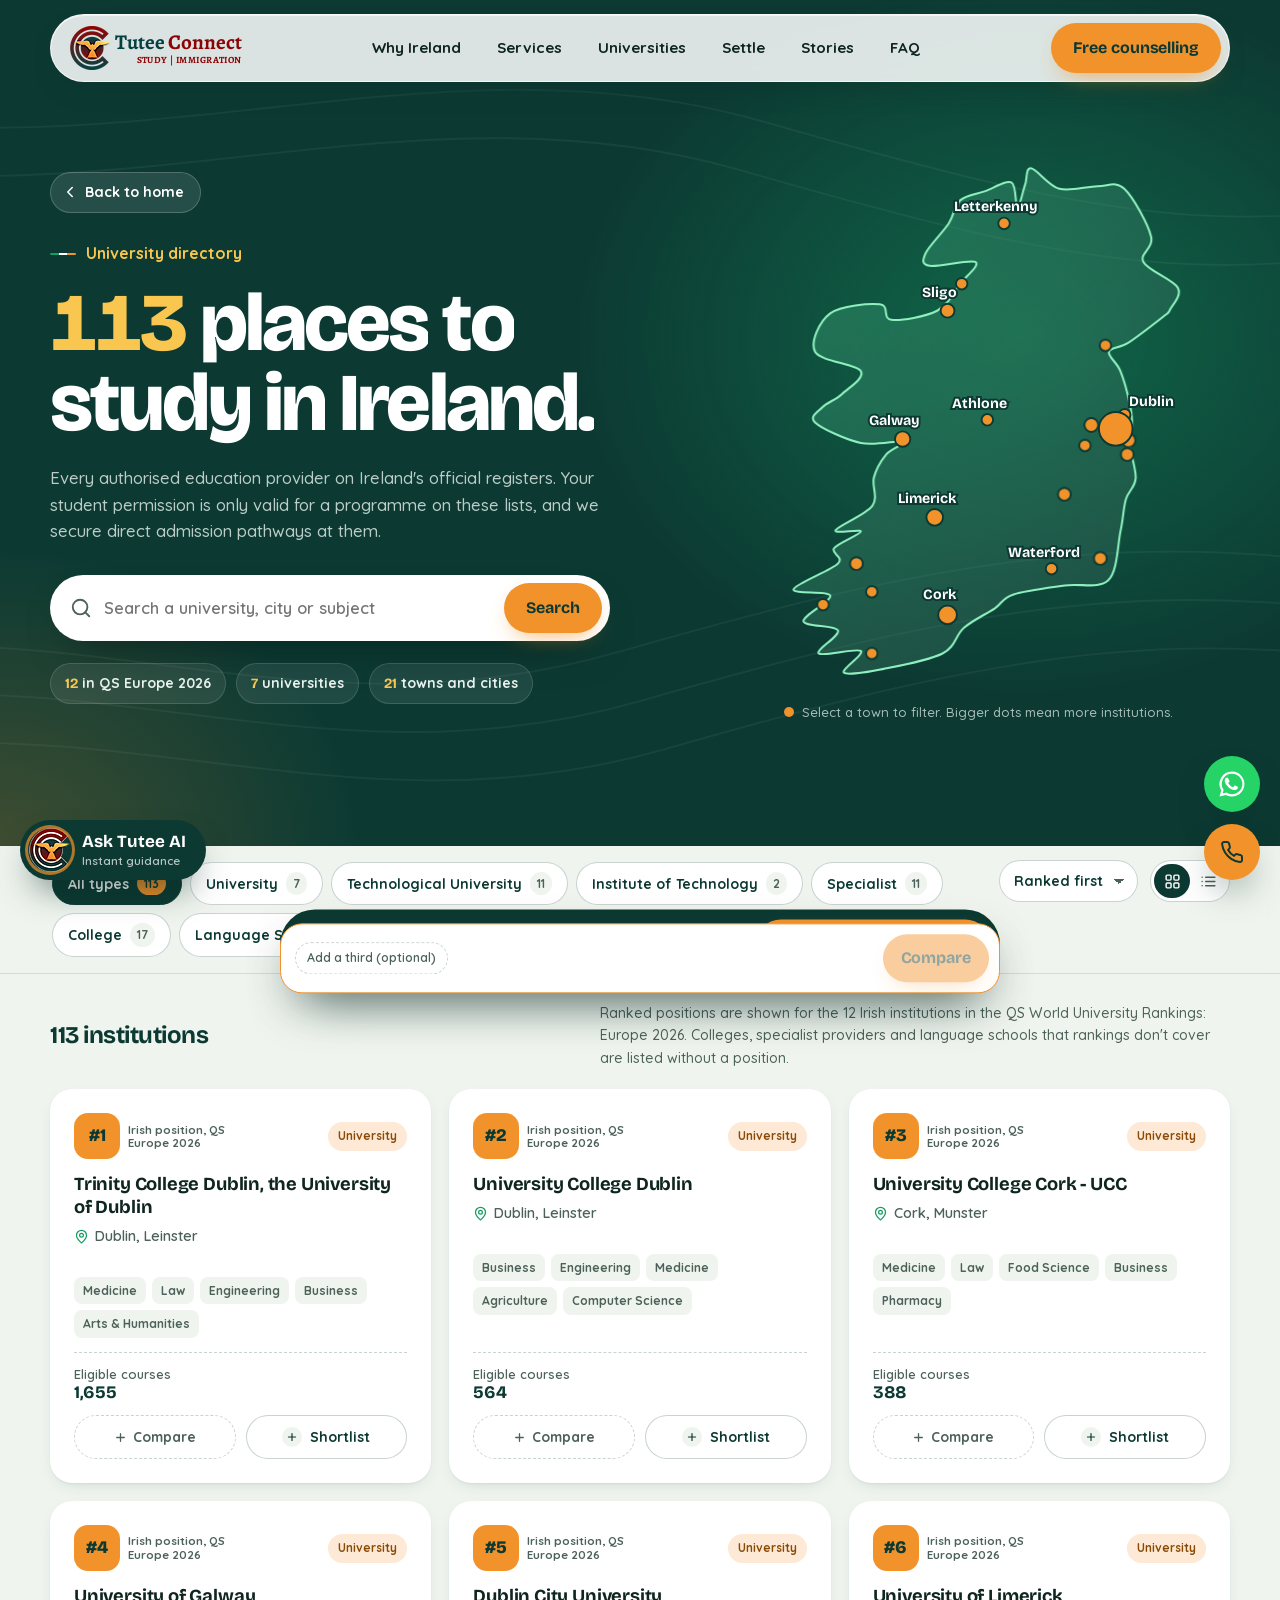
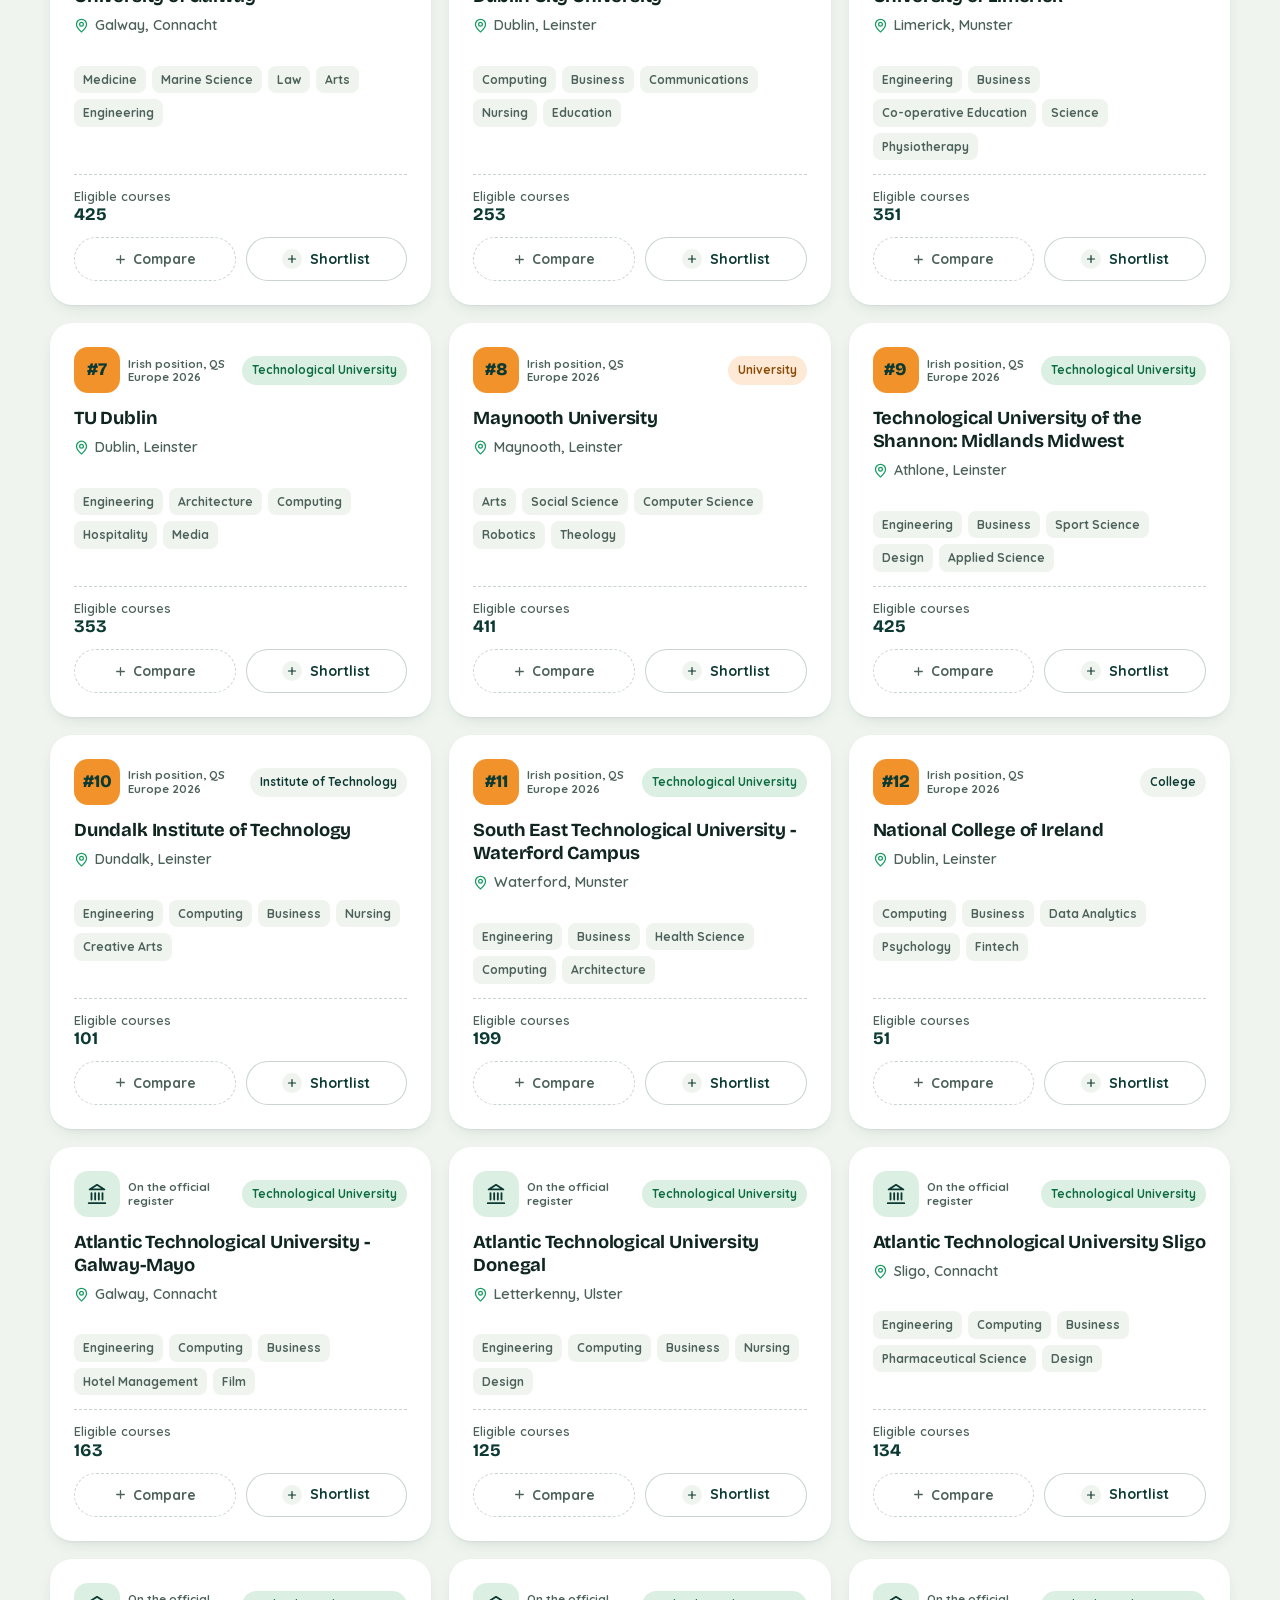
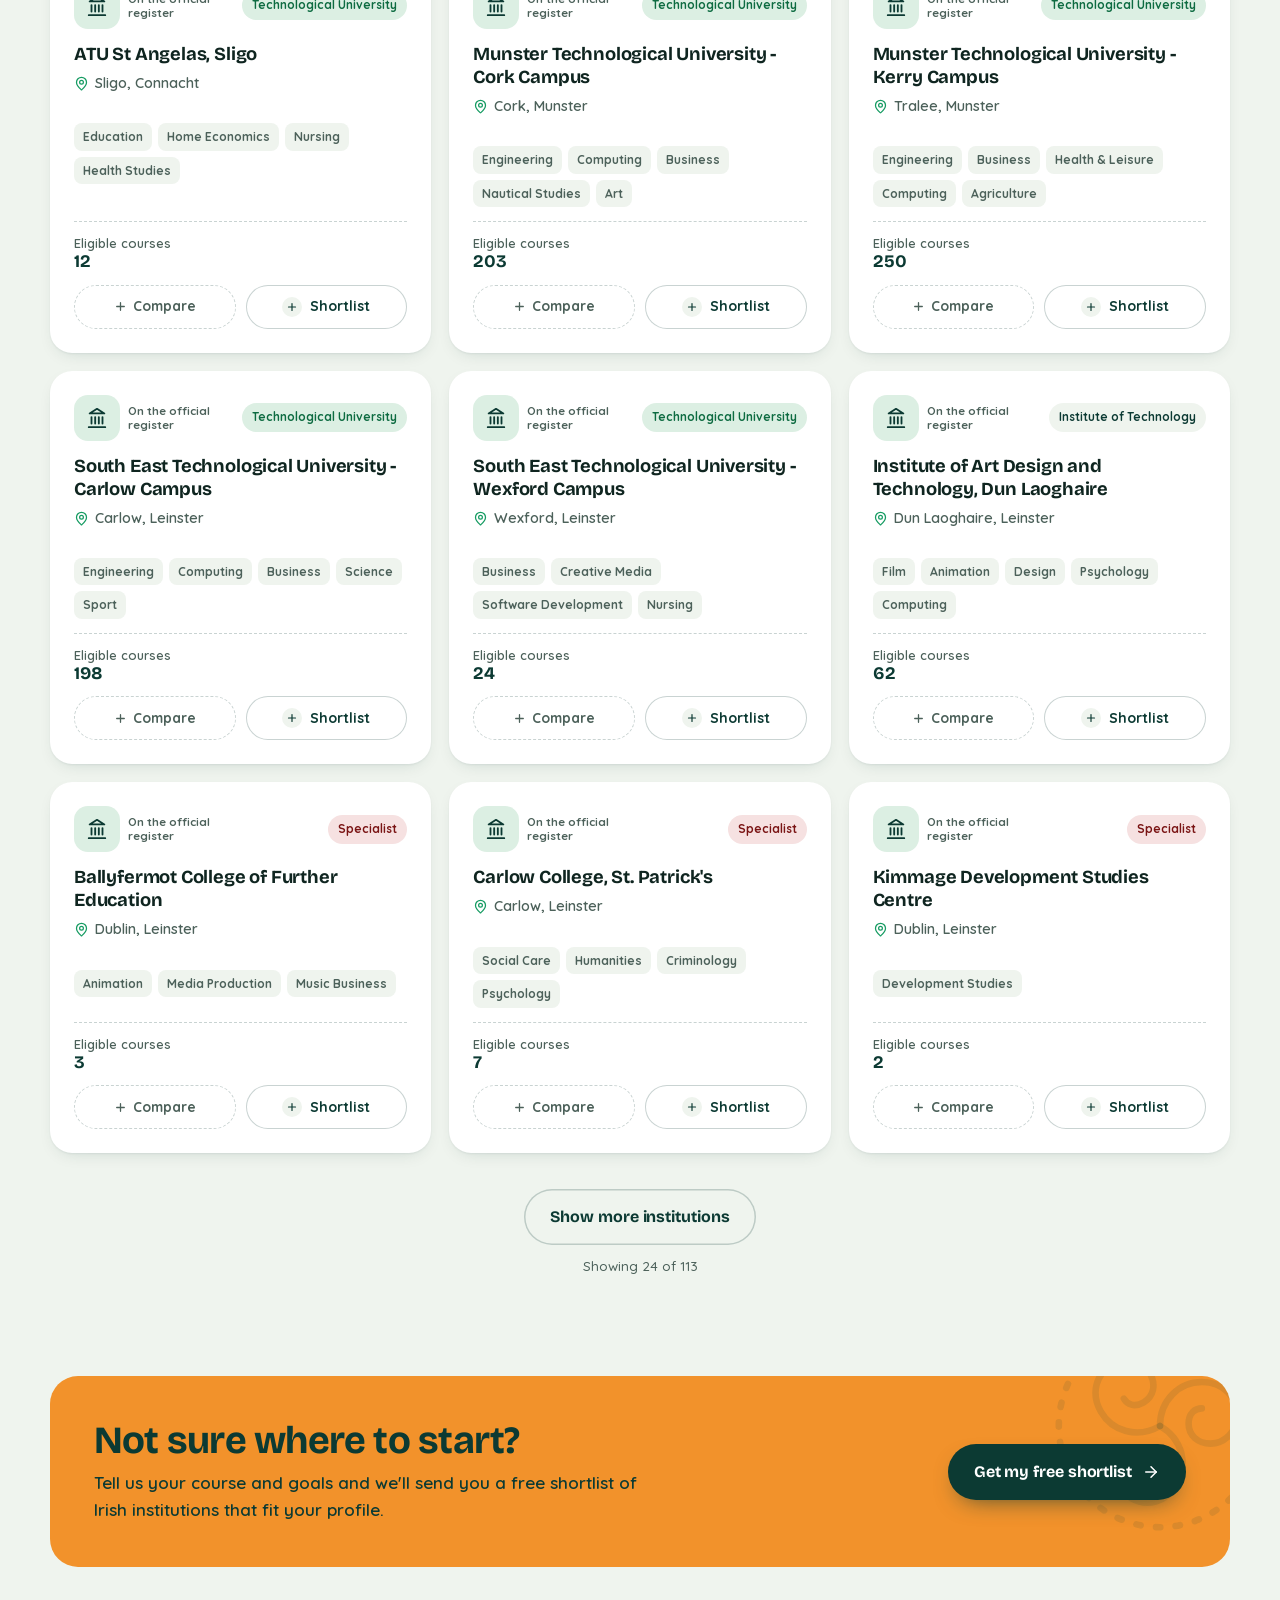
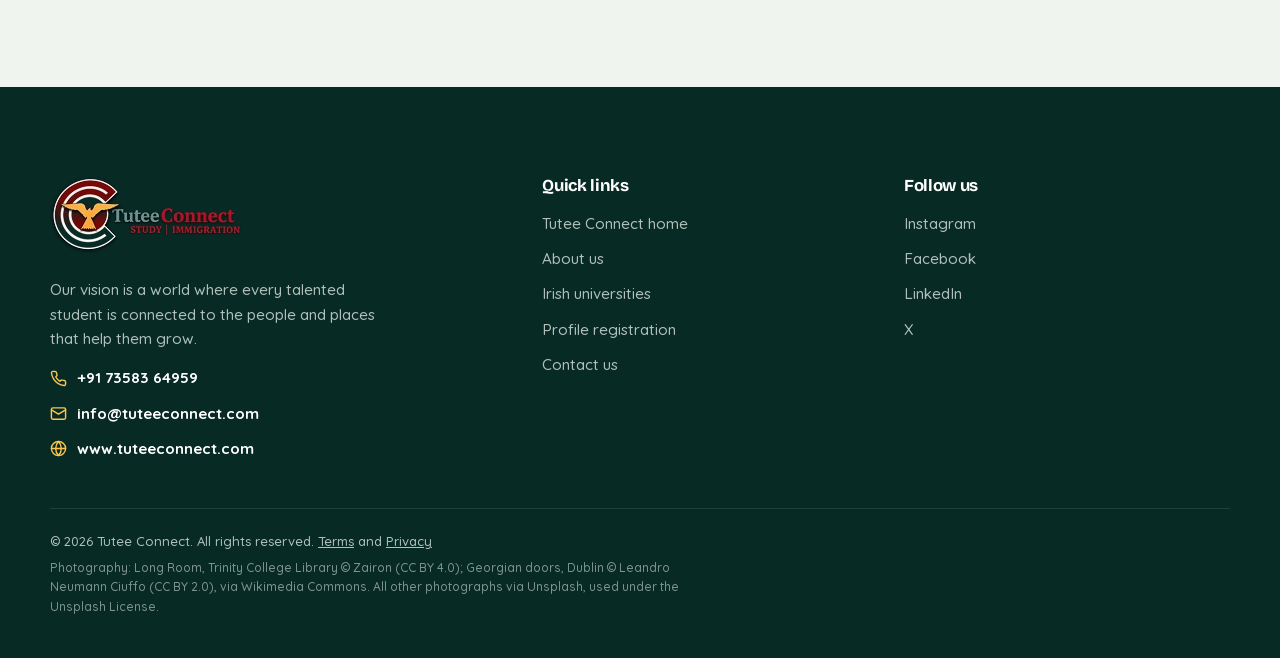
==== universities.html @ f3177563 "News section Changed the UI for the news to a banner format with images." ====
<!DOCTYPE html>
<html lang="en" class="no-js">
<head>
  <meta charset="UTF-8">
  <meta name="viewport" content="width=device-width, initial-scale=1.0">
  <meta name="theme-color" content="#0c3a33">
  <title>Irish Universities and Colleges | Tutee Connect</title>
  <meta name="description" content="Search 113 Irish education providers on the official ILEP and TrustEd Ireland registers by city, type and subject, then shortlist and apply with Tutee Connect.">
  <link rel="icon" href="./assets/img/logo/favicon.ico" sizes="any">
  <link rel="icon" type="image/png" sizes="32x32" href="./assets/img/logo/favicon-32.png">
  <link rel="icon" type="image/png" sizes="192x192" href="./assets/img/logo/favicon-192.png">
  <link rel="apple-touch-icon" href="./assets/img/logo/apple-touch-icon.png">
  <meta property="og:type" content="website">
  <meta property="og:site_name" content="Tutee Connect">
  <meta property="og:title" content="Irish Universities and Colleges | Tutee Connect">
  <meta property="og:description" content="Search 113 Irish education providers on the official ILEP and TrustEd Ireland registers by city, type and subject, then shortlist and apply with Tutee Connect.">
  <meta property="og:image" content="./assets/img/logo/share.png">
  <meta property="og:image:width" content="1200">
  <meta property="og:image:height" content="630">
  <meta name="twitter:card" content="summary_large_image">
  <link rel="preconnect" href="https://fonts.googleapis.com">
  <link rel="preconnect" href="https://fonts.gstatic.com" crossorigin>
  <link rel="stylesheet" href="https://fonts.googleapis.com/css2?family=Alegreya:wght@700&family=Bricolage+Grotesque:opsz,wght@12..96,500..800&family=Caveat:wght@600;700&display=swap">
  <link rel="preload" href="./assets/fonts/quicksand-latin.woff2" as="font" type="font/woff2" crossorigin>
  <link rel="stylesheet" href="./assets/css/quicksand.css">
  <link rel="preconnect" href="https://images.unsplash.com">
  <link rel="stylesheet" href="./assets/css/site.css">
  <script src="./assets/js/boot.js"></script>
</head>
<body>
<a class="skip" href="#main">Skip to content</a>

<!-- Icon sprite -->
<svg width="0" height="0" style="position:absolute" aria-hidden="true" focusable="false">
  <defs>
    <symbol id="i-arrow" viewBox="0 0 24 24" fill="none" stroke="currentColor" stroke-width="2" stroke-linecap="round" stroke-linejoin="round"><path d="M5 12h14"/><path d="m12 5 7 7-7 7"/></symbol>
    <symbol id="i-menu" viewBox="0 0 24 24" fill="none" stroke="currentColor" stroke-width="2" stroke-linecap="round" stroke-linejoin="round"><path d="M4 7h16M4 12h16M4 17h10"/></symbol>
    <symbol id="i-x" viewBox="0 0 24 24" fill="none" stroke="currentColor" stroke-width="2" stroke-linecap="round" stroke-linejoin="round"><path d="M18 6 6 18M6 6l12 12"/></symbol>
    <symbol id="i-chev-r" viewBox="0 0 24 24" fill="none" stroke="currentColor" stroke-width="2" stroke-linecap="round" stroke-linejoin="round"><path d="m9 18 6-6-6-6"/></symbol>
    <symbol id="i-chev-l" viewBox="0 0 24 24" fill="none" stroke="currentColor" stroke-width="2" stroke-linecap="round" stroke-linejoin="round"><path d="m15 18-6-6 6-6"/></symbol>
    <symbol id="i-plus" viewBox="0 0 24 24" fill="none" stroke="currentColor" stroke-width="2.4" stroke-linecap="round" stroke-linejoin="round"><path d="M12 5v14M5 12h14"/></symbol>
    <symbol id="i-check" viewBox="0 0 24 24" fill="none" stroke="currentColor" stroke-width="3" stroke-linecap="round" stroke-linejoin="round"><path d="M20 6 9 17l-5-5"/></symbol>
    <symbol id="i-check-c" viewBox="0 0 24 24" fill="none" stroke="currentColor" stroke-width="2" stroke-linecap="round" stroke-linejoin="round"><circle cx="12" cy="12" r="10"/><path d="m9 12 2 2 4-4"/></symbol>
    <symbol id="i-alert" viewBox="0 0 24 24" fill="none" stroke="currentColor" stroke-width="2" stroke-linecap="round" stroke-linejoin="round"><circle cx="12" cy="12" r="10"/><path d="M12 8v4M12 16h.01"/></symbol>
    <symbol id="i-pin" viewBox="0 0 24 24" fill="none" stroke="currentColor" stroke-width="2" stroke-linecap="round" stroke-linejoin="round"><path d="M20 10c0 5-5.5 10.2-7.4 11.8a1 1 0 0 1-1.2 0C9.5 20.2 4 15 4 10a8 8 0 0 1 16 0"/><circle cx="12" cy="10" r="3"/></symbol>
    <symbol id="i-phone" viewBox="0 0 24 24" fill="none" stroke="currentColor" stroke-width="2" stroke-linecap="round" stroke-linejoin="round"><path d="M22 16.9v3a2 2 0 0 1-2.2 2 19.8 19.8 0 0 1-8.6-3.1 19.5 19.5 0 0 1-6-6A19.8 19.8 0 0 1 2.1 4.2 2 2 0 0 1 4.1 2h3a2 2 0 0 1 2 1.7c.1 1 .4 1.9.7 2.8a2 2 0 0 1-.5 2.1L8.1 9.9a16 16 0 0 0 6 6l1.3-1.3a2 2 0 0 1 2.1-.4c.9.3 1.8.6 2.8.7a2 2 0 0 1 1.7 2z"/></symbol>
    <symbol id="i-whatsapp" viewBox="0 0 24 24" fill="currentColor"><path d="M12 2a10 10 0 0 0-8.6 15.1L2 22l5-1.3A10 10 0 1 0 12 2zm0 1.8a8.2 8.2 0 1 1-4.2 15.2l-.3-.2-3 .8.8-2.9-.2-.3A8.2 8.2 0 0 1 12 3.8z"/><path d="M8.9 7.4c-.2-.5-.4-.5-.6-.5h-.5c-.2 0-.5.1-.7.3-.3.3-.9.9-.9 2.2s.9 2.5 1 2.7c.1.2 1.8 2.9 4.5 4 2.2.9 2.7.7 3.1.6.5 0 1.5-.6 1.7-1.2.2-.6.2-1.1.2-1.2-.1-.1-.2-.2-.5-.3l-1.7-.8c-.2-.1-.4-.1-.6.1l-.8 1c-.1.2-.3.2-.5.1-.3-.1-1.1-.4-2-1.3-.8-.7-1.3-1.5-1.4-1.8-.2-.3 0-.4.1-.5l.4-.4.3-.4c.1-.2 0-.3 0-.5z"/></symbol>
    <symbol id="i-mail" viewBox="0 0 24 24" fill="none" stroke="currentColor" stroke-width="2" stroke-linecap="round" stroke-linejoin="round"><rect x="2" y="4" width="20" height="16" rx="2"/><path d="m22 7-10 6L2 7"/></symbol>
    <symbol id="i-user" viewBox="0 0 24 24" fill="none" stroke="currentColor" stroke-width="2" stroke-linecap="round" stroke-linejoin="round"><path d="M19 21v-2a4 4 0 0 0-4-4H9a4 4 0 0 0-4 4v2"/><circle cx="12" cy="7" r="4"/></symbol>
    <symbol id="i-globe" viewBox="0 0 24 24" fill="none" stroke="currentColor" stroke-width="2" stroke-linecap="round" stroke-linejoin="round"><circle cx="12" cy="12" r="10"/><path d="M12 2a14.5 14.5 0 0 0 0 20 14.5 14.5 0 0 0 0-20M2 12h20"/></symbol>
    <symbol id="i-send" viewBox="0 0 24 24" fill="none" stroke="currentColor" stroke-width="2" stroke-linecap="round" stroke-linejoin="round"><path d="M14.5 21.7a.5.5 0 0 0 .9 0L22 2.6a.5.5 0 0 0-.6-.6L2.3 8.6a.5.5 0 0 0 0 .9l7.9 3.2a2 2 0 0 1 1.1 1.1z"/><path d="M21.9 2.1 11 13"/></symbol>
    <symbol id="i-refresh" viewBox="0 0 24 24" fill="none" stroke="currentColor" stroke-width="2" stroke-linecap="round" stroke-linejoin="round"><path d="M3 12a9 9 0 1 0 9-9 9.8 9.8 0 0 0-6.7 2.7L3 8"/><path d="M3 3v5h5"/></symbol>
    <symbol id="i-msg" viewBox="0 0 24 24" fill="none" stroke="currentColor" stroke-width="2" stroke-linecap="round" stroke-linejoin="round"><path d="M7.9 20A9 9 0 1 0 4 16.1L2 22Z"/><path d="M8 12h.01M12 12h.01M16 12h.01"/></symbol>
    <symbol id="i-lang" viewBox="0 0 24 24" fill="none" stroke="currentColor" stroke-width="2" stroke-linecap="round" stroke-linejoin="round"><path d="m5 8 6 6M4 14l6-6 2-3M2 5h12M7 2h1M22 22l-5-10-5 10M14 18h6"/></symbol>
    <symbol id="i-compass" viewBox="0 0 24 24" fill="none" stroke="currentColor" stroke-width="2" stroke-linecap="round" stroke-linejoin="round"><circle cx="12" cy="12" r="10"/><path d="m16.2 7.8-2.1 6.3-6.3 2.1 2.1-6.3z"/></symbol>
    <symbol id="i-file" viewBox="0 0 24 24" fill="none" stroke="currentColor" stroke-width="2" stroke-linecap="round" stroke-linejoin="round"><path d="M15 2H6a2 2 0 0 0-2 2v16a2 2 0 0 0 2 2h12a2 2 0 0 0 2-2V7Z"/><path d="M14 2v4a2 2 0 0 0 2 2h4M9 13h6M9 17h4"/></symbol>
    <symbol id="i-passport" viewBox="0 0 24 24" fill="none" stroke="currentColor" stroke-width="2" stroke-linecap="round" stroke-linejoin="round"><rect x="4" y="2" width="16" height="20" rx="2"/><circle cx="12" cy="10" r="4"/><path d="M8 10h8M12 6c1.2 1.2 1.2 6.8 0 8M8.5 18h7"/></symbol>
    <symbol id="i-route" viewBox="0 0 24 24" fill="none" stroke="currentColor" stroke-width="2" stroke-linecap="round" stroke-linejoin="round"><circle cx="6" cy="19" r="3"/><path d="M9 19h8.5a3.5 3.5 0 0 0 0-7h-11a3.5 3.5 0 0 1 0-7H15"/><circle cx="18" cy="5" r="3"/></symbol>
    <symbol id="i-landmark" viewBox="0 0 24 24" fill="none" stroke="currentColor" stroke-width="2" stroke-linecap="round" stroke-linejoin="round"><path d="M3 22h18M6 18v-7M10 18v-7M14 18v-7M18 18v-7M12 2l8 5H4z"/></symbol>
    <symbol id="i-landing" viewBox="0 0 24 24" fill="none" stroke="currentColor" stroke-width="2" stroke-linecap="round" stroke-linejoin="round"><path d="M2 22h20"/><path d="M3.8 11.8 2.4 7.7a1 1 0 0 1 1.4-1.2l2.6 1.3 3.4 1.7L6 3.8a1 1 0 0 1 1.4-1.2l2 1 5.4 7.6 4.6 2.3a2.5 2.5 0 0 1-2.2 4.5z"/></symbol>
    <symbol id="i-users" viewBox="0 0 24 24" fill="none" stroke="currentColor" stroke-width="2" stroke-linecap="round" stroke-linejoin="round"><path d="M16 21v-2a4 4 0 0 0-4-4H6a4 4 0 0 0-4 4v2"/><circle cx="9" cy="7" r="4"/><path d="M16 3.1a4 4 0 0 1 0 7.8M22 21v-2a4 4 0 0 0-3-3.9"/></symbol>
    <symbol id="i-cap" viewBox="0 0 24 24" fill="none" stroke="currentColor" stroke-width="2" stroke-linecap="round" stroke-linejoin="round"><path d="M21.4 10.9a1 1 0 0 0 0-1.8L12.8 5.2a2 2 0 0 0-1.7 0L2.6 9.1a1 1 0 0 0 0 1.8l8.6 3.9a2 2 0 0 0 1.7 0z"/><path d="M22 10v6M6 12.5V16a6 3 0 0 0 12 0v-3.5"/></symbol>
    <symbol id="i-briefcase" viewBox="0 0 24 24" fill="none" stroke="currentColor" stroke-width="2" stroke-linecap="round" stroke-linejoin="round"><rect x="2" y="7" width="20" height="14" rx="2"/><path d="M16 21V5a2 2 0 0 0-2-2h-4a2 2 0 0 0-2 2v16"/></symbol>
    <symbol id="i-home" viewBox="0 0 24 24" fill="none" stroke="currentColor" stroke-width="2" stroke-linecap="round" stroke-linejoin="round"><path d="M3 10.5 12 3l9 7.5V20a1 1 0 0 1-1 1h-5v-6H9v6H4a1 1 0 0 1-1-1z"/></symbol>
    <symbol id="i-award" viewBox="0 0 24 24" fill="none" stroke="currentColor" stroke-width="2" stroke-linecap="round" stroke-linejoin="round"><circle cx="12" cy="8" r="6"/><path d="M15.5 12.9 17 22l-5-3-5 3 1.5-9.1"/></symbol>
    <symbol id="i-pen" viewBox="0 0 24 24" fill="none" stroke="currentColor" stroke-width="2" stroke-linecap="round" stroke-linejoin="round"><path d="M12 20h9"/><path d="M16.4 3.6a2.1 2.1 0 1 1 3 3L7 19l-4 1 1-4Z"/></symbol>
    <symbol id="i-clock" viewBox="0 0 24 24" fill="none" stroke="currentColor" stroke-width="2" stroke-linecap="round" stroke-linejoin="round"><circle cx="12" cy="12" r="10"/><path d="M12 6v6l4 2"/></symbol>
    <symbol id="i-trend" viewBox="0 0 24 24" fill="none" stroke="currentColor" stroke-width="2" stroke-linecap="round" stroke-linejoin="round"><path d="M22 7 13.5 15.5 8.5 10.5 2 17"/><path d="M16 7h6v6"/></symbol>
    <symbol id="i-shield" viewBox="0 0 24 24" fill="none" stroke="currentColor" stroke-width="2" stroke-linecap="round" stroke-linejoin="round"><path d="M20 13c0 5-3.5 7.5-7.7 9a1 1 0 0 1-.7 0C7.5 20.5 4 18 4 13V6a1 1 0 0 1 1-1c2 0 4.5-1.2 6.2-2.7a1.2 1.2 0 0 1 1.5 0C14.5 3.8 17 5 19 5a1 1 0 0 1 1 1z"/><path d="m9 12 2 2 4-4"/></symbol>
    <symbol id="i-heart" viewBox="0 0 24 24" fill="none" stroke="currentColor" stroke-width="2" stroke-linecap="round" stroke-linejoin="round"><path d="M19 14c1.5-1.5 3-3.2 3-5.5A5.5 5.5 0 0 0 16.5 3c-1.8 0-3 .5-4.5 2-1.5-1.5-2.7-2-4.5-2A5.5 5.5 0 0 0 2 8.5c0 2.3 1.5 4 3 5.5l7 7Z"/></symbol>
    <symbol id="i-flask" viewBox="0 0 24 24" fill="none" stroke="currentColor" stroke-width="2" stroke-linecap="round" stroke-linejoin="round"><path d="M10 2v7.5L4.5 19A2 2 0 0 0 6.2 22h11.6a2 2 0 0 0 1.7-3L14 9.5V2M8.5 2h7M7 16h10"/></symbol>
    <symbol id="i-book" viewBox="0 0 24 24" fill="none" stroke="currentColor" stroke-width="2" stroke-linecap="round" stroke-linejoin="round"><path d="M2 4h6a4 4 0 0 1 4 4v14a3 3 0 0 0-3-3H2zM22 4h-6a4 4 0 0 0-4 4v14a3 3 0 0 1 3-3h7z"/></symbol>
    <symbol id="i-plane" viewBox="0 0 24 24" fill="none" stroke="currentColor" stroke-width="2" stroke-linecap="round" stroke-linejoin="round"><path d="M17.8 19.2 16 11l3.5-3.5C21 6 21.5 4 21 3c-1-.5-3 0-4.5 1.5L13 8 4.8 6.2c-.5-.1-.9.1-1.1.5l-.3.5c-.2.5-.1 1 .3 1.3L9 12l-2 3H4l-1 1 3 2 2 3 1-1v-3l3-2 3.5 5.3c.3.4.8.5 1.3.3l.5-.2c.4-.3.6-.7.5-1.2z"/></symbol>
    <symbol id="i-up" viewBox="0 0 24 24" fill="none" stroke="currentColor" stroke-width="2" stroke-linecap="round" stroke-linejoin="round"><path d="m5 12 7-7 7 7M12 19V5"/></symbol>
    <symbol id="i-star" viewBox="0 0 24 24"><path fill="currentColor" d="M12 2.5l2.9 6 6.6.9-4.8 4.6 1.2 6.5L12 17.4l-5.9 3.1 1.2-6.5L2.5 9.4l6.6-.9z"/></symbol>
    <symbol id="i-shamrock" viewBox="0 0 24 24"><g fill="currentColor"><path d="M12 11.2C9.6 9.5 7.9 8 7.9 6.1a2.3 2.3 0 0 1 4.1-1.4 2.3 2.3 0 0 1 4.1 1.4c0 1.9-1.7 3.4-4.1 5.1z"/><path d="M11.4 12.6c-1.9 2.2-3.6 3.8-5.5 3.6a2.3 2.3 0 0 1-1-4.2 2.3 2.3 0 0 1 1.6-3.9c1.9.2 3.3 2 4.9 4.5z"/><path d="M12.6 12.6c1.9 2.2 3.6 3.8 5.5 3.6a2.3 2.3 0 0 0 1-4.2 2.3 2.3 0 0 0-1.6-3.9c-1.9.2-3.3 2-4.9 4.5z"/></g><path d="M12 12.5c.3 3.6 1.4 6.6 3.6 9" fill="none" stroke="currentColor" stroke-width="1.8" stroke-linecap="round"/></symbol>
    <symbol id="i-knot" viewBox="0 0 100 100" fill="none" stroke="currentColor" stroke-width="3" stroke-linecap="round"><g id="knot-arm"><path d="M50 50c0-12 9-20 19-20s16 7 16 15-6 13-12 13-10-4-10-9 3-7 6-7"/></g><use href="#knot-arm" transform="rotate(120 50 50)"/><use href="#knot-arm" transform="rotate(240 50 50)"/><circle cx="50" cy="50" r="46" stroke-dasharray="2 7"/></symbol>
    <symbol id="i-search" viewBox="0 0 24 24" fill="none" stroke="currentColor" stroke-width="2" stroke-linecap="round" stroke-linejoin="round"><circle cx="11" cy="11" r="8"/><path d="m21 21-4.3-4.3"/></symbol>
    <symbol id="i-grid" viewBox="0 0 24 24" fill="none" stroke="currentColor" stroke-width="2" stroke-linecap="round" stroke-linejoin="round"><rect x="3" y="3" width="7" height="7" rx="1.5"/><rect x="14" y="3" width="7" height="7" rx="1.5"/><rect x="3" y="14" width="7" height="7" rx="1.5"/><rect x="14" y="14" width="7" height="7" rx="1.5"/></symbol>
    <symbol id="i-list" viewBox="0 0 24 24" fill="none" stroke="currentColor" stroke-width="2" stroke-linecap="round" stroke-linejoin="round"><path d="M8 6h13M8 12h13M8 18h13M3 6h.01M3 12h.01M3 18h.01"/></symbol>
  </defs>
</svg>

<div class="progress" aria-hidden="true"></div>

<header class="header" data-header>
  <div class="wrap">
    <div class="header__bar">
      <a class="header__logo" href="./index.html" data-scroll-to="top" aria-label="Tutee Connect home"><img class="header__mark" src="./assets/img/logo/icon-44.png" srcset="./assets/img/logo/icon-44.png 1x, ./assets/img/logo/icon-88.png 2x, ./assets/img/logo/icon-132.png 3x" alt="" width="44" height="44"><span class="wordmark" aria-hidden="true"><span class="wordmark__name"><b>Tutee</b> <i>Connect</i></span><span class="wordmark__tag">STUDY | IMMIGRATION</span></span></a>
      <nav class="nav" aria-label="Main">
        <a href="./index.html#why" data-scroll-to="why" data-nav="why">Why Ireland</a>
        <a href="./index.html#services" data-scroll-to="services" data-nav="services">Services</a>
        <a href="./index.html#universities" data-scroll-to="universities" data-nav="universities">Universities</a>
        <a href="./index.html#relocate" data-scroll-to="relocate" data-nav="relocate">Settle</a>
        <a href="./index.html#testimonials" data-scroll-to="testimonials" data-nav="testimonials">Stories</a>
        <a href="./index.html#faq" data-scroll-to="faq" data-nav="faq">FAQ</a>
      </nav>
      <a class="btn header__cta" href="./index.html#contact" data-scroll-to="contact">Free counselling</a>
      <button class="menu-btn" type="button" data-menu-open aria-label="Open menu" aria-expanded="false"><svg><use href="./index.html#i-menu"/></svg></button>
    </div>
  </div>
</header>

<div class="drawer" data-drawer aria-hidden="true">
  <div class="drawer__scrim" data-menu-close></div>
  <div class="drawer__panel" role="dialog" aria-label="Menu">
    <div class="drawer__top"><span>Menu</span><button class="drawer__close" type="button" data-menu-close aria-label="Close menu"><svg><use href="./index.html#i-x"/></svg></button></div>
    <nav aria-label="Mobile">
      <a href="./index.html#why" data-scroll-to="why">Why Ireland</a>
      <a href="./index.html#services" data-scroll-to="services">Services</a>
      <a href="./index.html#universities" data-scroll-to="universities">Universities</a>
      <a href="./index.html#relocate" data-scroll-to="relocate">Settle in Ireland</a>
      <a href="./index.html#testimonials" data-scroll-to="testimonials">Stories</a>
      <a href="./index.html#faq" data-scroll-to="faq">FAQ</a>
    </nav>
    <a class="btn btn--block" href="./index.html#contact" data-scroll-to="contact">Free counselling</a>
  </div>
</div>

<main id="main">

<!-- ======================= DIRECTORY HERO ======================= -->
<section class="dir-hero" data-dark>
  <svg class="dir-hero__contours" viewBox="0 0 1440 700" preserveAspectRatio="xMidYMid slice" aria-hidden="true" fill="none" stroke="currentColor" stroke-width="1.5">
    <path d="M-40 560C220 480 420 620 700 540S1160 420 1480 500"/><path d="M-40 600C240 520 440 660 720 580S1180 460 1480 540"/><path d="M-40 640C260 560 460 700 740 620S1200 500 1480 580"/>
    <path d="M-40 120C260 200 520 60 800 140S1240 260 1480 160"/><path d="M-40 80C280 160 540 20 820 100S1260 220 1480 120"/>
  </svg>
  <div class="wrap dir-hero__grid">
    <div>
      <a class="back-home" href="./index.html" data-reveal><svg aria-hidden="true"><use href="#i-chev-l"/></svg>Back to home</a>
      <p class="kicker" data-reveal>University directory</p>
      <h1 class="h-xl"><span class="count" data-count="113" data-stat="total">113</span> <span class="split" data-split>places to study in Ireland.</span></h1>
      <p class="lede" data-reveal style="--d:300">Every authorised education provider on Ireland's official registers. Your student permission is only valid for a programme on these lists, and we secure direct admission pathways at them.</p>
      <form class="search" role="search" data-uni-search-form data-reveal style="--d:450">
        <svg aria-hidden="true"><use href="#i-search"/></svg>
        <label class="sr-only" for="uni-q">Search institutions</label>
        <input id="uni-q" type="search" placeholder="Search a university, city or subject" autocomplete="off" data-uni-search>
        <button class="search__clear hidden" type="button" aria-label="Clear search" data-uni-clear><svg><use href="#i-x"/></svg></button>
        <button class="btn" type="submit">Search</button>
      </form>
      <div class="hero-pills" data-reveal style="--d:600">
        <span><b data-stat="ranked">12</b> in QS Europe 2026</span>
        <span><b data-stat="unis">7</b> universities</span>
        <span><b data-stat="cities">21</b> towns and cities</span>
      </div>
    </div>
    <div class="map" data-map>
      <svg viewBox="0 0 335 430" role="img" aria-label="Map of Ireland. Select a town to filter the directory.">
        <defs>
          <linearGradient id="landGrad" x1="0" y1="0" x2="1" y2="1"><stop offset="0" stop-color="#169b62" stop-opacity=".45"/><stop offset="1" stop-color="#0c3a33" stop-opacity=".2"/></linearGradient>
        </defs>
        <path class="land-fill" d="M208.1 22.0C212.6 22.5 221.5 35.7 230.1 38.0C238.8 40.3 251.5 36.0 259.9 36.0C268.3 36.0 273.8 31.5 280.7 38.0C287.7 44.5 299.1 65.5 301.5 75.0C304.0 84.5 292.1 88.3 295.6 95.0C299.1 101.7 318.9 108.8 322.4 115.0C325.8 121.2 318.4 128.2 316.4 132.0C314.4 135.8 315.9 133.7 310.5 138.0C305.0 142.3 290.6 153.5 283.7 158.0C276.8 162.5 269.8 161.3 268.8 165.0C267.8 168.7 275.1 173.3 277.7 180.0C280.4 186.7 283.4 198.0 284.9 205.0C286.4 212.0 286.9 217.3 286.7 222.0C286.5 226.7 283.2 226.2 283.7 233.0C284.2 239.8 289.9 255.2 289.6 263.0C289.4 270.8 283.9 273.0 281.9 280.0C279.9 287.0 280.0 294.5 277.7 305.0C275.5 315.5 275.5 336.0 268.2 343.0C261.0 350.0 246.6 345.2 234.3 347.0C222.0 348.8 203.6 351.0 194.4 354.0C185.3 357.0 186.0 360.7 179.6 365.0C173.1 369.3 162.5 374.2 155.8 380.0C149.0 385.8 149.5 394.7 139.1 400.0C128.7 405.3 106.1 409.5 93.3 412.0C80.5 414.5 65.3 417.3 62.4 415.0C59.4 412.7 78.7 400.5 75.4 398.0C72.2 395.5 45.7 402.7 42.7 400.0C39.7 397.3 59.6 386.2 57.6 382.0C55.6 377.8 31.8 379.5 30.8 375.0C29.8 370.5 52.9 359.2 51.6 355.0C50.4 350.8 22.1 354.2 23.1 350.0C24.1 345.8 52.3 335.3 57.6 330.0C62.9 324.7 51.6 322.2 54.6 318.0C57.6 313.8 75.3 307.3 75.4 305.0C75.6 302.7 54.3 307.3 55.8 304.0C57.3 300.7 79.4 291.8 84.4 285.0C89.3 278.2 83.8 269.7 85.6 263.0C87.3 256.3 91.3 249.7 95.1 245.0C98.9 240.3 111.4 236.5 108.2 235.0C104.9 233.5 86.9 238.5 75.4 236.0C64.0 233.5 44.7 224.7 39.8 220.0C34.8 215.3 42.2 211.7 45.7 208.0C49.2 204.3 55.6 202.7 60.6 198.0C65.5 193.3 78.9 185.5 75.4 180.0C72.0 174.5 43.7 172.5 39.8 165.0C35.8 157.5 43.2 141.2 51.6 135.0C60.1 128.8 82.4 127.2 90.3 128.0C98.3 128.8 91.8 139.2 99.2 140.0C106.7 140.8 126.0 137.7 134.9 133.0C143.9 128.3 147.8 118.3 152.8 112.0C157.8 105.7 168.7 97.3 164.7 95.0C160.7 92.7 135.4 99.2 129.0 98.0C122.6 96.8 123.5 93.5 126.0 88.0C128.5 82.5 139.4 71.8 143.9 65.0C148.3 58.2 148.1 51.2 152.8 47.0C157.5 42.8 165.2 42.3 171.8 40.0C178.5 37.7 188.4 31.0 192.7 33.0C196.9 35.0 195.6 51.7 197.4 52.0C199.2 52.3 201.6 40.0 203.4 35.0C205.2 30.0 203.7 21.5 208.1 22.0Z"/>
        <path class="land" d="M208.1 22.0C212.6 22.5 221.5 35.7 230.1 38.0C238.8 40.3 251.5 36.0 259.9 36.0C268.3 36.0 273.8 31.5 280.7 38.0C287.7 44.5 299.1 65.5 301.5 75.0C304.0 84.5 292.1 88.3 295.6 95.0C299.1 101.7 318.9 108.8 322.4 115.0C325.8 121.2 318.4 128.2 316.4 132.0C314.4 135.8 315.9 133.7 310.5 138.0C305.0 142.3 290.6 153.5 283.7 158.0C276.8 162.5 269.8 161.3 268.8 165.0C267.8 168.7 275.1 173.3 277.7 180.0C280.4 186.7 283.4 198.0 284.9 205.0C286.4 212.0 286.9 217.3 286.7 222.0C286.5 226.7 283.2 226.2 283.7 233.0C284.2 239.8 289.9 255.2 289.6 263.0C289.4 270.8 283.9 273.0 281.9 280.0C279.9 287.0 280.0 294.5 277.7 305.0C275.5 315.5 275.5 336.0 268.2 343.0C261.0 350.0 246.6 345.2 234.3 347.0C222.0 348.8 203.6 351.0 194.4 354.0C185.3 357.0 186.0 360.7 179.6 365.0C173.1 369.3 162.5 374.2 155.8 380.0C149.0 385.8 149.5 394.7 139.1 400.0C128.7 405.3 106.1 409.5 93.3 412.0C80.5 414.5 65.3 417.3 62.4 415.0C59.4 412.7 78.7 400.5 75.4 398.0C72.2 395.5 45.7 402.7 42.7 400.0C39.7 397.3 59.6 386.2 57.6 382.0C55.6 377.8 31.8 379.5 30.8 375.0C29.8 370.5 52.9 359.2 51.6 355.0C50.4 350.8 22.1 354.2 23.1 350.0C24.1 345.8 52.3 335.3 57.6 330.0C62.9 324.7 51.6 322.2 54.6 318.0C57.6 313.8 75.3 307.3 75.4 305.0C75.6 302.7 54.3 307.3 55.8 304.0C57.3 300.7 79.4 291.8 84.4 285.0C89.3 278.2 83.8 269.7 85.6 263.0C87.3 256.3 91.3 249.7 95.1 245.0C98.9 240.3 111.4 236.5 108.2 235.0C104.9 233.5 86.9 238.5 75.4 236.0C64.0 233.5 44.7 224.7 39.8 220.0C34.8 215.3 42.2 211.7 45.7 208.0C49.2 204.3 55.6 202.7 60.6 198.0C65.5 193.3 78.9 185.5 75.4 180.0C72.0 174.5 43.7 172.5 39.8 165.0C35.8 157.5 43.2 141.2 51.6 135.0C60.1 128.8 82.4 127.2 90.3 128.0C98.3 128.8 91.8 139.2 99.2 140.0C106.7 140.8 126.0 137.7 134.9 133.0C143.9 128.3 147.8 118.3 152.8 112.0C157.8 105.7 168.7 97.3 164.7 95.0C160.7 92.7 135.4 99.2 129.0 98.0C122.6 96.8 123.5 93.5 126.0 88.0C128.5 82.5 139.4 71.8 143.9 65.0C148.3 58.2 148.1 51.2 152.8 47.0C157.5 42.8 165.2 42.3 171.8 40.0C178.5 37.7 188.4 31.0 192.7 33.0C196.9 35.0 195.6 51.7 197.4 52.0C199.2 52.3 201.6 40.0 203.4 35.0C205.2 30.0 203.7 21.5 208.1 22.0Z"/>
        <g data-map-cities></g>
      </svg>
      <div class="map__tip" data-map-tip></div>
      <p class="map__legend"><i></i>Select a town to filter. Bigger dots mean more institutions.</p>
    </div>
  </div>
</section>

<!-- ======================= FILTERS ======================= -->
<div class="filters" data-filters>
  <div class="wrap filters__row">
    <div class="chipset" data-uni-types role="group" aria-label="Filter by type"></div>
    <label class="sr-only" for="uni-sort">Sort</label>
    <select class="sort" id="uni-sort" data-uni-sort>
      <option value="rank">Ranked first</option>
      <option value="az">A to Z</option>
    </select>
    <div class="view-toggle" role="group" aria-label="Layout">
      <button type="button" data-view="grid" aria-pressed="true" aria-label="Grid view"><svg><use href="#i-grid"/></svg></button>
      <button type="button" data-view="list" aria-pressed="false" aria-label="List view"><svg><use href="#i-list"/></svg></button>
    </div>
  </div>
</div>

<!-- ======================= RESULTS ======================= -->
<section class="wrap" aria-labelledby="results-title">
  <div class="results-meta">
    <h2 id="results-title" data-uni-count aria-live="polite">113 institutions</h2>
    <p>Ranked positions are shown for the 12 Irish institutions in the QS World University Rankings: Europe 2026. Colleges, specialist providers and language schools that rankings don't cover are listed without a position.</p>
  </div>
  <div class="ugrid" data-uni-grid></div>
  <div class="empty hidden" data-uni-empty>
    <svg aria-hidden="true"><use href="#i-compass"/></svg>
    <h3>No institutions match that search</h3>
    <p>Try a different name, city or subject, or clear your filters.</p>
    <button class="btn btn--dark" type="button" data-uni-reset>Clear all filters</button>
  </div>
  <div class="more-wrap hidden" data-uni-more-wrap>
    <button class="btn btn--line" type="button" data-uni-more>Show more institutions</button>
    <p data-uni-more-note></p>
  </div>

  <div class="cta-band" data-reveal>
    <svg class="knot" aria-hidden="true"><use href="#i-knot"/></svg>
    <div>
      <h2>Not sure where to start?</h2>
      <p>Tell us your course and goals and we'll send you a free shortlist of Irish institutions that fit your profile.</p>
    </div>
    <a class="btn btn--dark" href="./index.html#contact">Get my free shortlist <svg><use href="#i-arrow"/></svg></a>
  </div>
</section>

</main>

<!-- Shortlist tray -->
<div class="tray" data-tray aria-live="polite">
  <span class="tray__count" data-tray-count>0</span>
  <div class="tray__names" data-tray-names></div>
  <button class="tray__clear" type="button" data-tray-clear aria-label="Clear shortlist"><svg><use href="#i-x"/></svg></button>
  <button class="btn" type="button" data-tray-apply>Book free counselling <svg><use href="#i-arrow"/></svg></button>
</div>


<footer class="footer" data-dark style="margin-top:clamp(80px,10vw,120px)">
  <div class="wrap">
    <div class="footer__grid">
      <div class="footer__brand">
        <span class="footer__logo"><img decoding="async" src="./assets/img/logo/logo-footer-76h.webp" srcset="./assets/img/logo/logo-footer-76h.webp 1x, ./assets/img/logo/logo-footer-152h.webp 2x, ./assets/img/logo/logo-footer-228h.webp 3x" alt="Tutee Connect" width="191" height="76" loading="lazy"></span>
        <p>Our vision is a world where every talented student is connected to the people and places that help them grow.</p>
        <ul class="footer__contact">
          <li><a href="tel:+917358364959"><svg aria-hidden="true"><use href="#i-phone"/></svg>+91 73583 64959</a></li>
          <li><a href="mailto:info@tuteeconnect.com"><svg aria-hidden="true"><use href="#i-mail"/></svg>info@tuteeconnect.com</a></li>
          <li><a href="https://www.tuteeconnect.com" target="_blank" rel="noopener noreferrer"><svg aria-hidden="true"><use href="#i-globe"/></svg>www.tuteeconnect.com</a></li>
        </ul>
      </div>
      <div>
        <h4>Quick links</h4>
        <ul>
          <li><a href="https://tuteeconnect.com/" target="_blank" rel="noopener noreferrer">Tutee Connect home</a></li>
          <li><a href="https://tuteeconnect.com/about.html" target="_blank" rel="noopener noreferrer">About us</a></li>
          <li><a href="./universities.html">Irish universities</a></li>
          <li><a href="https://tuteeconnect.com/profile-registration.html" target="_blank" rel="noopener noreferrer">Profile registration</a></li>
          <li><a href="https://tuteeconnect.com/contact.html" target="_blank" rel="noopener noreferrer">Contact us</a></li>
        </ul>
      </div>
      <div>
        <h4>Follow us</h4>
        <ul>
          <li><a href="https://www.instagram.com/tuteeconnect/" target="_blank" rel="noopener noreferrer">Instagram</a></li>
          <li><a href="https://www.facebook.com/tuteeconnect" target="_blank" rel="noopener noreferrer">Facebook</a></li>
          <li><a href="https://www.linkedin.com/company/tutee-connect/" target="_blank" rel="noopener noreferrer">LinkedIn</a></li>
          <li><a href="https://x.com/tuteeconnect" target="_blank" rel="noopener noreferrer">X</a></li>
        </ul>
      </div>
    </div>
    <div class="footer__base">
      <div>
        <p style="margin:0 0 6px">© 2026 Tutee Connect. All rights reserved. <a href="https://tuteeconnect.com/terms-and-conditions.html" target="_blank" rel="noopener noreferrer">Terms</a> and <a href="https://tuteeconnect.com/privacy-policy.html" target="_blank" rel="noopener noreferrer">Privacy</a></p>
        <p class="footer__credit" data-photo-credit>Photography: Long Room, Trinity College Library © Zairon (CC BY 4.0); Georgian doors, Dublin © Leandro Neumann Ciuffo (CC BY 2.0), via Wikimedia Commons. All other photographs via Unsplash, used under the Unsplash License.</p>
      </div>

    </div>
  </div>
</footer>

<!-- ======================= CHAT ======================= -->
<!-- Quick contact dock: Tutee AI on the left, Reserve a call + WhatsApp on the right.
     On phones it becomes one slim bar along the bottom of the screen. -->
<div class="dock" aria-label="Quick contact">
  <button class="chat-launch" type="button" data-chat-open aria-label="Chat with Tutee AI"><img src="./assets/img/logo/icon-dark-44.png" srcset="./assets/img/logo/icon-dark-44.png 1x, ./assets/img/logo/icon-dark-88.png 2x, ./assets/img/logo/icon-dark-132.png 3x" alt="" width="44" height="44"><span>Ask Tutee AI<small>Instant guidance</small></span></button>
  <div class="dock__right">
    <a class="dock__wa" href="https://wa.me/917358364959?text=Hi%20Tutee%20Connect%2C%20I%27d%20like%20to%20know%20more%20about%20studying%20in%20Ireland." target="_blank" rel="noopener noreferrer" aria-label="Chat with us on WhatsApp"><svg aria-hidden="true"><use href="#i-whatsapp"/></svg><span>WhatsApp</span></a>
    <a class="dock__call" aria-label="Reserve a call" title="Reserve a call" href="./index.html#contact" data-scroll-to="contact"><svg aria-hidden="true"><use href="#i-phone"/></svg><span>Reserve a call</span></a>
  </div>
</div>
<div class="chat" data-chat role="dialog" aria-label="Tutee AI counsellor" aria-hidden="true">
  <div class="chat__head">
    <img src="./assets/img/logo/icon-dark-44.png" srcset="./assets/img/logo/icon-dark-44.png 1x, ./assets/img/logo/icon-dark-88.png 2x, ./assets/img/logo/icon-dark-132.png 3x" alt="" width="44" height="44">
    <div><b>Tutee AI</b><span>Expert counsellor, online</span></div>
    <div class="chat__actions">
      <button type="button" data-chat-reset aria-label="Restart conversation"><svg><use href="#i-refresh"/></svg></button>
      <button type="button" data-chat-close aria-label="Close chat"><svg><use href="#i-x"/></svg></button>
    </div>
  </div>
  <div class="chat__book">Free counselling available<button type="button" data-chat-contact>Book now</button></div>
  <div class="chat__msgs" data-chat-msgs aria-live="polite">
    <div class="chips" data-chat-chips>
      <button type="button">How do I get an Irish Student Visa?</button>
      <button type="button">Which universities are top ranked?</button>
      <button type="button">Can I work while I study?</button>
      <button type="button">Can my family come with me?</button>
    </div>
    <div class="typing hidden" data-chat-typing aria-label="Tutee AI is typing"><i></i><i></i><i></i></div>
  </div>
  <form class="chat__form" data-chat-form>
    <input type="text" placeholder="Type your question…" aria-label="Your message" data-chat-input autocomplete="off">
    <button type="submit" aria-label="Send" data-chat-send disabled><svg><use href="#i-send"/></svg></button>
  </form>
  <p class="chat__fine">Answers come from this website. For anything else, our advisors can help.</p>
</div>

<script src="./assets/js/universities-data.js" defer></script>
<script src="./assets/js/supabase-config.js" defer></script>
<script src="./assets/js/supabase-data.js" defer></script>
<script src="./assets/js/chat-brain.js" defer></script>
<script src="./assets/js/main.js" defer></script>
</body>
</html>
---- assets/css/quicksand.css ----
/* Quicksand - Vietnamese */
@font-face {
    font-family: 'Quicksand';
    font-style: normal;
    font-weight: 300;
    font-display: swap;
    src: url('../fonts/quicksand-vietnamese.woff2') format('woff2');
    unicode-range: U+0102-0103, U+0110-0111, U+0128-0129, U+0168-0169, U+01A0-01A1, U+01AF-01B0, U+0300-0301, U+0303-0304, U+0308-0309, U+0323, U+0329, U+1EA0-1EF9, U+20AB;
}

/* Quicksand - Latin Extended */
@font-face {
    font-family: 'Quicksand';
    font-style: normal;
    font-weight: 300;
    font-display: swap;
    src: url('../fonts/quicksand-latin-ext.woff2') format('woff2');
    unicode-range: U+0100-02BA, U+02BD-02C5, U+02C7-02CC, U+02CE-02D7, U+02DD-02FF, U+0304, U+0308, U+0329, U+1D00-1DBF, U+1E00-1E9F, U+1EF2-1EFF, U+2020, U+20A0-20AB, U+20AD-20C0, U+2113, U+2C60-2C7F, U+A720-A7FF;
}

/* Quicksand - Latin */
@font-face {
    font-family: 'Quicksand';
    font-style: normal;
    font-weight: 300;
    font-display: swap;
    src: url('../fonts/quicksand-latin.woff2') format('woff2');
    unicode-range: U+0000-00FF, U+0131, U+0152-0153, U+02BB-02BC, U+02C6, U+02DA, U+02DC, U+0304, U+0308, U+0329, U+2000-206F, U+20AC, U+2122, U+2191, U+2193, U+2212, U+2215, U+FEFF, U+FFFD;
}

/* Quicksand - Vietnamese */
@font-face {
    font-family: 'Quicksand';
    font-style: normal;
    font-weight: 400;
    font-display: swap;
    src: url('../fonts/quicksand-vietnamese.woff2') format('woff2');
    unicode-range: U+0102-0103, U+0110-0111, U+0128-0129, U+0168-0169, U+01A0-01A1, U+01AF-01B0, U+0300-0301, U+0303-0304, U+0308-0309, U+0323, U+0329, U+1EA0-1EF9, U+20AB;
}

/* Quicksand - Latin Extended */
@font-face {
    font-family: 'Quicksand';
    font-style: normal;
    font-weight: 400;
    font-display: swap;
    src: url('../fonts/quicksand-latin-ext.woff2') format('woff2');
    unicode-range: U+0100-02BA, U+02BD-02C5, U+02C7-02CC, U+02CE-02D7, U+02DD-02FF, U+0304, U+0308, U+0329, U+1D00-1DBF, U+1E00-1E9F, U+1EF2-1EFF, U+2020, U+20A0-20AB, U+20AD-20C0, U+2113, U+2C60-2C7F, U+A720-A7FF;
}

/* Quicksand - Latin */
@font-face {
    font-family: 'Quicksand';
    font-style: normal;
    font-weight: 400;
    font-display: swap;
    src: url('../fonts/quicksand-latin.woff2') format('woff2');
    unicode-range: U+0000-00FF, U+0131, U+0152-0153, U+02BB-02BC, U+02C6, U+02DA, U+02DC, U+0304, U+0308, U+0329, U+2000-206F, U+20AC, U+2122, U+2191, U+2193, U+2212, U+2215, U+FEFF, U+FFFD;
}

/* Quicksand - Vietnamese */
@font-face {
    font-family: 'Quicksand';
    font-style: normal;
    font-weight: 500;
    font-display: swap;
    src: url('../fonts/quicksand-vietnamese.woff2') format('woff2');
    unicode-range: U+0102-0103, U+0110-0111, U+0128-0129, U+0168-0169, U+01A0-01A1, U+01AF-01B0, U+0300-0301, U+0303-0304, U+0308-0309, U+0323, U+0329, U+1EA0-1EF9, U+20AB;
}

/* Quicksand - Latin Extended */
@font-face {
    font-family: 'Quicksand';
    font-style: normal;
    font-weight: 500;
    font-display: swap;
    src: url('../fonts/quicksand-latin-ext.woff2') format('woff2');
    unicode-range: U+0100-02BA, U+02BD-02C5, U+02C7-02CC, U+02CE-02D7, U+02DD-02FF, U+0304, U+0308, U+0329, U+1D00-1DBF, U+1E00-1E9F, U+1EF2-1EFF, U+2020, U+20A0-20AB, U+20AD-20C0, U+2113, U+2C60-2C7F, U+A720-A7FF;
}

/* Quicksand - Latin */
@font-face {
    font-family: 'Quicksand';
    font-style: normal;
    font-weight: 500;
    font-display: swap;
    src: url('../fonts/quicksand-latin.woff2') format('woff2');
    unicode-range: U+0000-00FF, U+0131, U+0152-0153, U+02BB-02BC, U+02C6, U+02DA, U+02DC, U+0304, U+0308, U+0329, U+2000-206F, U+20AC, U+2122, U+2191, U+2193, U+2212, U+2215, U+FEFF, U+FFFD;
}

/* Quicksand - Vietnamese */
@font-face {
    font-family: 'Quicksand';
    font-style: normal;
    font-weight: 600;
    font-display: swap;
    src: url('../fonts/quicksand-vietnamese.woff2') format('woff2');
    unicode-range: U+0102-0103, U+0110-0111, U+0128-0129, U+0168-0169, U+01A0-01A1, U+01AF-01B0, U+0300-0301, U+0303-0304, U+0308-0309, U+0323, U+0329, U+1EA0-1EF9, U+20AB;
}

/* Quicksand - Latin Extended */
@font-face {
    font-family: 'Quicksand';
    font-style: normal;
    font-weight: 600;
    font-display: swap;
    src: url('../fonts/quicksand-latin-ext.woff2') format('woff2');
    unicode-range: U+0100-02BA, U+02BD-02C5, U+02C7-02CC, U+02CE-02D7, U+02DD-02FF, U+0304, U+0308, U+0329, U+1D00-1DBF, U+1E00-1E9F, U+1EF2-1EFF, U+2020, U+20A0-20AB, U+20AD-20C0, U+2113, U+2C60-2C7F, U+A720-A7FF;
}

/* Quicksand - Latin */
@font-face {
    font-family: 'Quicksand';
    font-style: normal;
    font-weight: 600;
    font-display: swap;
    src: url('../fonts/quicksand-latin.woff2') format('woff2');
    unicode-range: U+0000-00FF, U+0131, U+0152-0153, U+02BB-02BC, U+02C6, U+02DA, U+02DC, U+0304, U+0308, U+0329, U+2000-206F, U+20AC, U+2122, U+2191, U+2193, U+2212, U+2215, U+FEFF, U+FFFD;
}

/* Quicksand - Vietnamese */
@font-face {
    font-family: 'Quicksand';
    font-style: normal;
    font-weight: 700;
    font-display: swap;
    src: url('../fonts/quicksand-vietnamese.woff2') format('woff2');
    unicode-range: U+0102-0103, U+0110-0111, U+0128-0129, U+0168-0169, U+01A0-01A1, U+01AF-01B0, U+0300-0301, U+0303-0304, U+0308-0309, U+0323, U+0329, U+1EA0-1EF9, U+20AB;
}

/* Quicksand - Latin Extended */
@font-face {
    font-family: 'Quicksand';
    font-style: normal;
    font-weight: 700;
    font-display: swap;
    src: url('../fonts/quicksand-latin-ext.woff2') format('woff2');
    unicode-range: U+0100-02BA, U+02BD-02C5, U+02C7-02CC, U+02CE-02D7, U+02DD-02FF, U+0304, U+0308, U+0329, U+1D00-1DBF, U+1E00-1E9F, U+1EF2-1EFF, U+2020, U+20A0-20AB, U+20AD-20C0, U+2113, U+2C60-2C7F, U+A720-A7FF;
}

/* Quicksand - Latin */
@font-face {
    font-family: 'Quicksand';
    font-style: normal;
    font-weight: 700;
    font-display: swap;
    src: url('../fonts/quicksand-latin.woff2') format('woff2');
    unicode-range: U+0000-00FF, U+0131, U+0152-0153, U+02BB-02BC, U+02C6, U+02DA, U+02DC, U+0304, U+0308, U+0329, U+2000-206F, U+20AC, U+2122, U+2191, U+2193, U+2212, U+2215, U+FEFF, U+FFFD;
}

/* Weight 800 - Vietnamese */
@font-face {
    font-family: 'Quicksand';
    font-style: normal;
    font-weight: 800;
    font-display: swap;
    src: url('../fonts/quicksand-vietnamese.woff2') format('woff2');
    unicode-range: U+0102-0103, U+0110-0111, U+0128-0129, U+0168-0169, U+01A0-01A1, U+01AF-01B0, U+0300-0301, U+0303-0304, U+0308-0309, U+0323, U+0329, U+1EA0-1EF9, U+20AB;
}

/* Weight 800 - Latin Extended */
@font-face {
    font-family: 'Quicksand';
    font-style: normal;
    font-weight: 800;
    font-display: swap;
    src: url('../fonts/quicksand-latin-ext.woff2') format('woff2');
    unicode-range: U+0100-02BA, U+02BD-02C5, U+02C7-02CC, U+02CE-02D7, U+02DD-02FF, U+0304, U+0308, U+0329, U+1D00-1DBF, U+1E00-1E9F, U+1EF2-1EFF, U+2020, U+20A0-20AB, U+20AD-20C0, U+2113, U+2C60-2C7F, U+A720-A7FF;
}

/* Weight 800 - Latin */
@font-face {
    font-family: 'Quicksand';
    font-style: normal;
    font-weight: 800;
    font-display: swap;
    src: url('../fonts/quicksand-latin.woff2') format('woff2');
    unicode-range: U+0000-00FF, U+0131, U+0152-0153, U+02BB-02BC, U+02C6, U+02DA, U+02DC, U+0304, U+0308, U+0329, U+2000-206F, U+20AC, U+2122, U+2191, U+2193, U+2212, U+2215, U+FEFF, U+FFFD;
}
---- assets/css/site.css ----
/* ==========================================================================
   Tutee Connect — Ireland
   Palette: the Irish tricolour (shamrock green, white, orange) meeting the
   Tutee Connect mark (deep teal ring, claret ring, gold eagle).
   ========================================================================== */

:root {
  --forest: #0c3a33;
  --forest-2: #12493f;
  --forest-3: #1b5d50;
  --shamrock: #169b62;
  --shamrock-2: #1fb877;
  --mint: #dcefe3;
  --amber: #f2922b;
  --amber-2: #ffad4d;
  --gold: #f9c74f;
  --claret: #7a1414;
  --mist: #eff4ee;
  --paper: #ffffff;
  --ink: #0f2520;
  --muted: #4c615a;
  --line: rgba(12, 58, 51, 0.12);
  --line-strong: rgba(12, 58, 51, 0.22);

  --f-display: 'Bricolage Grotesque', 'Quicksand', system-ui, sans-serif;
  --f-body: 'Quicksand', system-ui, -apple-system, 'Segoe UI', sans-serif;

  --wrap: 1180px;
  --gutter: clamp(16px, 4vw, 32px);
  --radius-s: 10px;
  --radius-m: 18px;
  --radius-l: 28px;
  --ease: cubic-bezier(0.22, 1, 0.36, 1);
  --ease-in-out: cubic-bezier(0.65, 0, 0.35, 1);
  --shadow-1: 0 1px 2px rgba(12, 58, 51, 0.06), 0 6px 18px -8px rgba(12, 58, 51, 0.18);
  --shadow-2: 0 2px 4px rgba(12, 58, 51, 0.06), 0 24px 48px -20px rgba(12, 58, 51, 0.35);
}

*, *::before, *::after { box-sizing: border-box; }
html { -webkit-text-size-adjust: 100%; scroll-padding-top: 96px; }
body {
  margin: 0;
  font-family: var(--f-body);
  font-size: 17px;
  line-height: 1.6;
  font-weight: 500;
  color: var(--ink);
  background: var(--mist);
  -webkit-font-smoothing: antialiased;
  overflow-x: clip;
}
img, svg { display: block; max-width: 100%; }
a { color: inherit; }
button, input, select, textarea { font: inherit; color: inherit; }
button { cursor: pointer; }
::selection { background: var(--shamrock); color: #fff; }
:focus-visible { outline: 3px solid var(--amber); outline-offset: 3px; border-radius: 6px; }
.sr-only { position: absolute; width: 1px; height: 1px; padding: 0; margin: -1px; overflow: hidden; clip: rect(0 0 0 0); white-space: nowrap; border: 0; }
.skip { position: fixed; left: 16px; top: -60px; z-index: 200; background: var(--amber); color: var(--forest); padding: 10px 16px; border-radius: 10px; font-weight: 700; text-decoration: none; transition: top .2s; }
.skip:focus { top: 16px; }

.wrap { width: 100%; max-width: calc(var(--wrap) + var(--gutter) * 2); margin: 0 auto; padding: 0 var(--gutter); }

/* ---------- Type ---------- */
h1, h2, h3, h4 { font-family: var(--f-display); font-weight: 700; line-height: 1.05; letter-spacing: -0.02em; margin: 0; font-optical-sizing: auto; }
.h-xl { font-size: clamp(2.6rem, 6.4vw, 5.4rem); font-weight: 800; letter-spacing: -0.035em; line-height: 0.98; }
.h-l { font-size: clamp(2.1rem, 4.4vw, 3.6rem); letter-spacing: -0.03em; }
.h-m { font-size: clamp(1.5rem, 2.4vw, 2rem); }
.h-s { font-size: 1.2rem; letter-spacing: -0.01em; line-height: 1.2; }
.lede { font-size: clamp(1.02rem, 1.3vw, 1.15rem); color: var(--muted); max-width: 58ch; margin: 0; }
p { margin: 0 0 1em; }
.on-dark { color: #e9f3ee; }
.on-dark .lede, .section--forest .lede, .contact .lede, .dir-hero .lede { color: rgba(233, 243, 238, 0.8); }
.contact .kicker, .dir-hero .kicker, .unis .kicker { color: var(--gold); }
.unis .lede { color: rgba(233, 243, 238, 0.8); }

/* ---------- Buttons ---------- */
.btn {
  --bg: var(--amber); --fg: var(--forest);
  position: relative; display: inline-flex; align-items: center; justify-content: center; gap: 10px;
  padding: 15px 26px; border-radius: 999px; border: 0;
  background: var(--bg); color: var(--fg);
  font-family: var(--f-display); font-weight: 700; font-size: 1rem; letter-spacing: -0.005em;
  text-decoration: none; white-space: nowrap; overflow: hidden; isolation: isolate;
  transition: transform .35s var(--ease), box-shadow .35s var(--ease), background-color .25s;
  box-shadow: 0 10px 24px -12px rgba(242, 146, 43, 0.9);
}
.btn::before {
  content: ''; position: absolute; inset: 0; z-index: -1; border-radius: inherit;
  background: linear-gradient(110deg, transparent 30%, rgba(255,255,255,0.55) 50%, transparent 70%);
  transform: translateX(-120%); transition: transform .8s var(--ease);
}
.btn:hover { transform: translateY(-2px); box-shadow: 0 16px 30px -12px rgba(242, 146, 43, 0.95); }
.btn:hover::before { transform: translateX(120%); }
.btn:active { transform: translateY(0) scale(.98); }
.btn svg { width: 18px; height: 18px; flex: none; transition: transform .35s var(--ease); }
.btn:hover svg { transform: translateX(3px); }
.btn--ghost { --bg: transparent; --fg: #fff; box-shadow: inset 0 0 0 1.5px rgba(255,255,255,.45); }
.btn--ghost:hover { --bg: rgba(255,255,255,.1); box-shadow: inset 0 0 0 1.5px #fff; }
.btn--dark { --bg: var(--forest); --fg: #fff; box-shadow: 0 10px 24px -12px rgba(12, 58, 51, 0.8); }
.btn--dark:hover { --bg: var(--forest-2); box-shadow: 0 16px 30px -12px rgba(12, 58, 51, 0.8); }
.btn--line { --bg: transparent; --fg: var(--forest); box-shadow: inset 0 0 0 1.5px var(--line-strong); }
.btn--line:hover { --bg: #fff; box-shadow: inset 0 0 0 1.5px var(--forest); }
.btn--block { width: 100%; }
.btn[disabled] { opacity: .6; cursor: progress; transform: none; }

.link {
  font-weight: 700; color: var(--forest); text-decoration: none;
  background: linear-gradient(currentColor, currentColor) 0 100% / 0 2px no-repeat;
  transition: background-size .35s var(--ease);
}
.link:hover { background-size: 100% 2px; }

/* ---------- Tricolour progress (mobile) ---------- */
.progress {
  position: fixed; top: 0; left: 0; right: 0; height: 3px; z-index: 90;
  background: linear-gradient(90deg, var(--shamrock) 0 33.3%, #fff 33.3% 66.6%, var(--amber) 66.6%);
  transform-origin: 0 50%; transform: scaleX(var(--progress, 0));
  box-shadow: 0 1px 4px rgba(0,0,0,.15);
}

/* ---------- Header ---------- */
.header {
  position: fixed; top: 14px; left: 0; right: 0; z-index: 80;
  transition: transform .45s var(--ease), top .35s var(--ease);
}
.header.is-hidden { transform: translateY(-140%); }
.header__bar {
  display: flex; align-items: center; justify-content: space-between; gap: 16px;
  padding: 8px 8px 8px 18px; border-radius: 999px;
  background: rgba(255, 255, 255, 0.86);
  -webkit-backdrop-filter: blur(14px) saturate(1.4); backdrop-filter: blur(14px) saturate(1.4);
  box-shadow: 0 1px 0 rgba(255,255,255,.6) inset, 0 12px 32px -16px rgba(8, 40, 34, 0.45);
  border: 1px solid rgba(255,255,255,.7);
  transition: box-shadow .35s, background-color .35s;
}
.header.is-scrolled .header__bar { background: rgba(255,255,255,0.95); box-shadow: 0 12px 32px -14px rgba(8, 40, 34, 0.35); }
/* Header logo: the symbol is an image; the wordmark is live text in Alegreya
   (the logo's own typeface) and the logo's exact colours, so it stays sharp at
   any size instead of shrinking a picture of text to a few pixels. */
.header__logo { display: inline-flex; align-items: center; gap: 2px; text-decoration: none; }
.header__mark { width: 44px; height: 44px; flex: none; }
.wordmark { display: inline-grid; font-family: 'Alegreya', Georgia, serif; font-weight: 700; line-height: 1; }
.wordmark__name { font-size: 21px; letter-spacing: -0.005em; white-space: nowrap; }
.wordmark__name b, .wordmark__name i { font-weight: 700; font-style: normal; }
.wordmark__name b { color: #054041; }
.wordmark__name i { color: #8c0304; }
.wordmark__tag { justify-self: end; margin-top: 2px; font-size: 9.5px; letter-spacing: .045em; color: #8c0304; white-space: nowrap; }
.nav { display: flex; gap: 4px; align-items: center; }
.nav a, .nav button {
  position: relative; padding: 10px 16px; border: 0; background: none; border-radius: 999px;
  font-weight: 700; font-size: 0.95rem; color: var(--ink); text-decoration: none;
  transition: background-color .25s, color .25s;
}
.nav a:hover, .nav button:hover { background: var(--mist); color: var(--forest); }
.nav a[aria-current="page"], .nav a.is-current { background: var(--mint); color: var(--forest); }
@media (max-width: 1120px) { .nav a, .nav button { padding: 10px 11px; font-size: .9rem; } }
.header__cta { padding: 12px 22px; }
.menu-btn {
  display: none; width: 46px; height: 46px; border-radius: 50%; border: 0;
  background: var(--forest); color: #fff; align-items: center; justify-content: center;
}
.menu-btn svg { width: 22px; height: 22px; }
@media (max-width: 900px) {
  .nav, .header__cta { display: none; }
  .menu-btn { display: inline-flex; }
  .header { top: 10px; }
}

/* Mobile drawer */
.drawer { position: fixed; inset: 0; z-index: 120; visibility: hidden; pointer-events: none; }
.drawer.is-open { visibility: visible; pointer-events: auto; }
.drawer__scrim { position: absolute; inset: 0; background: rgba(6, 30, 26, .55); opacity: 0; transition: opacity .35s; -webkit-backdrop-filter: blur(4px); backdrop-filter: blur(4px); }
.drawer.is-open .drawer__scrim { opacity: 1; }
.drawer__panel {
  position: absolute; left: 10px; right: 10px; bottom: 10px; border-radius: 26px;
  background: var(--forest); color: #fff; padding: 22px 22px 26px;
  transform: translateY(110%); transition: transform .5s var(--ease);
  background-image: radial-gradient(120% 80% at 100% 0%, rgba(22,155,98,.35), transparent 60%);
}
.drawer.is-open .drawer__panel { transform: none; }
.drawer__top { display: flex; justify-content: space-between; align-items: center; margin-bottom: 14px; }
.drawer__top span { font-family: var(--f-display); font-weight: 700; opacity: .7; }
.drawer__close { width: 42px; height: 42px; border-radius: 50%; border: 0; background: rgba(255,255,255,.1); color: #fff; display: grid; place-items: center; }
.drawer__close svg { width: 20px; height: 20px; }
.drawer nav { display: grid; gap: 2px; margin-bottom: 18px; }
.drawer nav a, .drawer nav button {
  display: flex; justify-content: space-between; align-items: center; text-align: left;
  font-family: var(--f-display); font-size: 1.7rem; font-weight: 700; letter-spacing: -0.02em;
  color: #fff; text-decoration: none; background: none; border: 0; padding: 10px 4px;
  border-bottom: 1px solid rgba(255,255,255,.1);
  opacity: 0; transform: translateY(14px); transition: opacity .4s, transform .5s var(--ease), color .2s;
}
.drawer nav a:hover, .drawer nav button:hover { color: var(--gold); }
.drawer.is-open nav > * { opacity: 1; transform: none; }
.drawer.is-open nav > *:nth-child(2) { transition-delay: .05s; }
.drawer.is-open nav > *:nth-child(3) { transition-delay: .1s; }
.drawer.is-open nav > *:nth-child(4) { transition-delay: .15s; }
.drawer.is-open nav > *:nth-child(5) { transition-delay: .2s; }
.drawer.is-open nav > *:nth-child(6) { transition-delay: .25s; }
.drawer nav a, .drawer nav button { font-size: 1.45rem; padding: 8px 4px; }

/* ---------- Route rail (desktop scroll map) ---------- */
.rail {
  position: fixed; right: 22px; top: 50%; z-index: 70; transform: translateY(-50%);
  display: none; padding: 12px 7px; border-radius: 999px;
  background: rgba(239, 244, 238, .6); -webkit-backdrop-filter: blur(8px); backdrop-filter: blur(8px);
  transition: background-color .4s;
}
.rail.on-dark-bg { background: rgba(8, 40, 34, .5); }
.rail::before, .rail__fill {
  content: ''; position: absolute; left: 50%; top: 20px; bottom: 20px; width: 2px; margin-left: -1px;
  background: rgba(12,58,51,.18); border-radius: 2px;
}
.rail__fill { background: linear-gradient(var(--shamrock), var(--amber)); transform-origin: 50% 0; transform: scaleY(var(--progress, 0)); }
.rail ol { list-style: none; margin: 0; padding: 0; display: grid; gap: 18px; position: relative; }
.rail a { position: relative; display: block; width: 14px; height: 14px; border-radius: 50%; background: var(--mist); border: 2px solid rgba(12,58,51,.35); transition: transform .3s var(--ease), background-color .3s, border-color .3s; }
.rail a span {
  position: absolute; right: 26px; top: 50%; transform: translate(8px, -50%); white-space: nowrap;
  font-family: var(--f-display); font-weight: 700; font-size: .85rem; color: #fff; background: var(--forest);
  padding: 5px 11px; border-radius: 999px; opacity: 0; pointer-events: none; transition: opacity .25s, transform .35s var(--ease);
}
.rail a:hover span, .rail a:focus-visible span, .rail li.flash a span { opacity: 1; transform: translate(0, -50%); }
.rail li.is-passed a { background: var(--shamrock); border-color: var(--shamrock); }
.rail li.is-active a { background: var(--amber); border-color: #fff; transform: scale(1.35); box-shadow: 0 0 0 4px rgba(242,146,43,.25); }
.rail.on-dark-bg::before { background: rgba(255,255,255,.22); }
.rail.on-dark-bg a { background: var(--forest); border-color: rgba(255,255,255,.5); }
.rail.on-dark-bg li.is-passed a { background: var(--shamrock); border-color: var(--shamrock); }
.rail.on-dark-bg li.is-active a { background: var(--amber); border-color: #fff; }
@media (min-width: 1260px) { .rail { display: block; } .progress { display: none; } }

/* ---------- Reveal system ---------- */
.js [data-reveal] { opacity: 0; transform: translateY(28px); transition: opacity .9s var(--ease), transform 1s var(--ease); transition-delay: calc(var(--d, 0) * 1ms); }
.js [data-reveal="left"] { transform: translateX(-36px); }
.js [data-reveal="right"] { transform: translateX(36px); }
.js [data-reveal="scale"] { transform: scale(.94); }
.js [data-reveal="clip"] { transform: none; clip-path: inset(0 0 100% 0 round 24px); transition: clip-path 1.2s var(--ease), opacity .6s; }
.js [data-reveal].is-in { opacity: 1; transform: none; }
.js [data-reveal="clip"].is-in { clip-path: inset(0 0 0 0 round 24px); }

/* Split headline words */
.split .w { display: inline-block; overflow: hidden; vertical-align: top; padding-bottom: .08em; margin-bottom: -.08em; }
.split .w > span { display: inline-block; transform: translateY(105%); transition: transform 1s var(--ease); transition-delay: calc(var(--i) * 70ms + var(--base, 0ms)); }
.split.is-in .w > span { transform: none; }
.no-js .split .w > span { transform: none; }

/* ---------- Section scaffolding ---------- */
/* Bottom padding includes the strip the next (overlapping) section covers,
   so the visible space above and below each section's content matches. */
.section { position: relative; padding: clamp(42px, 4.5vw, 58px) 0 clamp(70px, 7.6vw, 106px); }
.section--tight { padding: clamp(64px, 8vw, 100px) 0; }
.section--paper { background: var(--paper); }
.section--forest { background: var(--forest); color: #e9f3ee; }
.sec-head { display: grid; grid-template-columns: minmax(0, 1.1fr) minmax(0, 0.9fr); gap: 20px 64px; align-items: end; margin-bottom: clamp(32px, 4.5vw, 52px); }
.sec-head .lede { justify-self: start; }
.kicker { display: inline-flex; align-items: center; gap: 10px; font-weight: 700; color: var(--shamrock); margin: 0 0 16px; font-size: .98rem; }
.kicker::before { content: ''; width: 26px; height: 2px; background: linear-gradient(90deg, var(--shamrock) 0 33%, #fff 33% 66%, var(--amber) 66%); border-radius: 2px; box-shadow: 0 0 0 .5px rgba(12,58,51,.2); }
.on-dark .kicker, .section--forest .kicker { color: var(--gold); }
@media (max-width: 860px) { .sec-head { grid-template-columns: 1fr; } }

/* Layered sections: each one slides over the last like a stacked sheet */
.layered { --lap: clamp(24px, 4vw, 48px); position: relative; margin-top: calc(var(--lap) * -1); border-radius: var(--lap) var(--lap) 0 0; background-color: var(--mist); box-shadow: 0 -24px 40px -30px rgba(8, 40, 34, .35); }
.layered.section--paper { background-color: var(--paper); }
.layered.section--forest, .layered.unis { background-color: var(--forest); }
.footer.layered { background-color: #082a25; }
.unis.layered { overflow: clip; }

/* Curved section edge */
.edge { position: absolute; left: 0; right: 0; height: clamp(40px, 6vw, 90px); pointer-events: none; z-index: 2; }
.edge svg { width: 100%; height: 100%; }
.edge--top { top: -1px; }
.edge--bottom { bottom: -1px; }

/* ==========================================================================
   HERO — photo background + swipeable polaroid deck
   ========================================================================== */
.hero {
  position: relative; min-height: 100svh; color: #fff; overflow: hidden; isolation: isolate;
  display: flex; align-items: center; padding: 130px 0 120px; background: #0b3530;
}
.hero__bg { position: absolute; inset: -4% 0 -4%; z-index: -3; transform: translate3d(0, calc(var(--p, 0) * 14%), 0); will-change: transform; }
.hero__bg img { position: absolute; inset: 0; width: 100%; height: 100%; object-fit: cover; object-position: 62% 50%; transform-origin: 72% 40%; animation: heroZoom 40s ease-in-out infinite alternate; }
/* The living version of the photo: a WebGL cinemagraph drawn by
   assets/js/hero-fx.js. It fades in over the still once ready. */
.hero__fx { position: absolute; inset: 0; width: 100%; height: 100%; display: block; opacity: 0; transition: opacity 1.6s ease; }
.hero__fx.is-on { opacity: 1; }
.hero__shade {
  position: absolute; inset: 0; z-index: -2; pointer-events: none;
  background:
    linear-gradient(90deg, rgba(5, 30, 26, .9) 0%, rgba(5, 30, 26, .66) 40%, rgba(5, 30, 26, .2) 72%, rgba(5, 30, 26, .35) 100%),
    linear-gradient(0deg, rgba(5, 30, 26, .9) 0%, transparent 32%),
    linear-gradient(180deg, rgba(5, 30, 26, .55) 0%, transparent 22%);
}
@keyframes glow { from { opacity: .55; transform: scale(1); } to { opacity: 1; transform: scale(1.1); } }
@keyframes spin { to { transform: rotate(360deg); } }

.hero__grid { display: grid; grid-template-columns: minmax(0, 1.12fr) minmax(0, .88fr); gap: 48px; align-items: center; }
.hero__copy { transform: translateY(calc(var(--p, 0) * -60px)); opacity: calc(1 - var(--p, 0) * 1.3); }
.hero__welcome {
  display: inline-flex; align-items: center; gap: 12px; margin: 0 0 26px; padding: 7px 16px 7px 7px;
  border-radius: 999px; background: rgba(255,255,255,.1); border: 1px solid rgba(255,255,255,.18);
  -webkit-backdrop-filter: blur(8px); backdrop-filter: blur(8px); font-size: .95rem; color: rgba(255,255,255,.88);
}
.hero__welcome b { font-family: var(--f-display); font-weight: 700; color: #fff; background: var(--shamrock); padding: 3px 12px; border-radius: 999px; }
.hero h1 { color: #fff; margin-bottom: 26px; text-wrap: balance; text-shadow: 0 2px 30px rgba(0,0,0,.25); }
.hero h1 .tri { display: inline-block; background: linear-gradient(90deg, #7ee2b0, #fff 55%, var(--amber-2)); -webkit-background-clip: text; background-clip: text; color: transparent; }
.hero__lede { font-size: clamp(1.05rem, 1.4vw, 1.2rem); color: rgba(255,255,255,.86); max-width: 50ch; margin-bottom: 34px; }
.hero__ctas { display: flex; flex-wrap: wrap; gap: 14px; margin-bottom: 46px; }

.stamps { display: flex; flex-wrap: wrap; gap: 14px 22px; }
.stamp {
  --c: var(--gold);
  position: relative; display: grid; padding: 10px 18px 11px; border: 2px dashed var(--c); border-radius: 12px;
  color: var(--c); transform: rotate(var(--r, -2deg)); line-height: 1.15;
  background: rgba(8, 40, 34, .4); -webkit-backdrop-filter: blur(6px); backdrop-filter: blur(6px);
}
.stamp:nth-child(2) { --c: #8ff0bf; --r: 1.5deg; }
.stamp:nth-child(3) { --c: #ffd2a6; --r: -1deg; }
.stamp strong { font-family: var(--f-display); font-size: 1.9rem; font-weight: 800; letter-spacing: -0.03em; }
.stamp span { font-size: .84rem; font-weight: 700; opacity: .9; }
.js .stamp { opacity: 0; transform: rotate(var(--r, -2deg)) scale(1.6); transition: opacity .4s, transform .6s cubic-bezier(.3,1.6,.5,1); }
.js .stamps.is-in .stamp { opacity: 1; transform: rotate(var(--r, -2deg)) scale(1); }
.js .stamps.is-in .stamp:nth-child(2) { transition-delay: .18s; }
.js .stamps.is-in .stamp:nth-child(3) { transition-delay: .36s; }

/* Polaroid deck */
.deck { position: relative; justify-self: center; width: min(100%, 390px); transform: translateY(calc(var(--p, 0) * 70px)); }
.deck__stage { position: relative; aspect-ratio: 0.84; touch-action: pan-y; user-select: none; -webkit-user-select: none; cursor: grab; outline: none; }
.deck__stage:active { cursor: grabbing; }
.deck__stage:focus-visible { outline: 3px solid var(--amber); outline-offset: 10px; border-radius: 8px; }
.polaroid {
  position: absolute; inset: 0; margin: 0; padding: 14px 14px 0; background: #fdfcf8; border-radius: 3px;
  display: flex; flex-direction: column; z-index: var(--z, 1); opacity: var(--o, 1);
  box-shadow: 0 34px 60px -26px rgba(0,0,0,.75), 0 2px 6px rgba(0,0,0,.2);
  transform: translate3d(var(--tx, 0px), var(--ty, 0px), 0) rotate(calc(var(--rot, 0) * 1deg)) scale(var(--s, 1));
  transition: transform .75s var(--ease), opacity .5s;
}
.polaroid.is-dragging { transition: none; }
.polaroid::before {
  content: ''; position: absolute; top: -13px; left: 50%; width: 92px; height: 28px; margin-left: -46px; z-index: 2;
  background: rgba(249, 214, 130, .62); transform: rotate(-4deg); box-shadow: 0 1px 3px rgba(0,0,0,.12);
  -webkit-mask: linear-gradient(90deg, transparent 0 3px, #000 3px calc(100% - 3px), transparent 0);
          mask: linear-gradient(90deg, transparent 0 3px, #000 3px calc(100% - 3px), transparent 0);
}
.polaroid__img { position: relative; flex: 1; overflow: hidden; background: #cfd8d3; }
.polaroid__img img { width: 100%; height: 100%; object-fit: cover; pointer-events: none; -webkit-user-drag: none; transition: transform 6s ease-out; }
.polaroid.is-top .polaroid__img img { transform: scale(1.07); }
.polaroid figcaption { flex: none; height: 74px; display: flex; align-items: center; justify-content: space-between; gap: 10px; padding: 0 6px; }
.polaroid figcaption span { font-family: 'Caveat', 'Bricolage Grotesque', cursive; font-weight: 700; font-size: 1.85rem; line-height: 1; color: #23312d; }
.polaroid figcaption small { font-size: .74rem; color: var(--muted); font-weight: 700; text-align: right; }
.deck__hint {
  position: absolute; left: 50%; bottom: -16px; z-index: 30; transform: translateX(-50%);
  display: inline-flex; align-items: center; gap: 8px; padding: 8px 14px; border-radius: 999px;
  background: var(--forest); color: #fff; font-size: .8rem; font-weight: 700; white-space: nowrap; pointer-events: none;
  box-shadow: 0 10px 24px -10px rgba(0,0,0,.6); transition: opacity .4s, transform .4s var(--ease);
}
.deck__hint svg { width: 16px; height: 16px; color: var(--gold); animation: nudge 1.4s ease-in-out infinite; }
.deck.is-touched .deck__hint { opacity: 0; transform: translate(-50%, 10px); }
@keyframes nudge { 50% { transform: translateX(6px); } }
.deck__ui { display: flex; align-items: center; justify-content: center; gap: 14px; margin-top: 34px; }
.deck__btn {
  width: 46px; height: 46px; border-radius: 50%; display: grid; place-items: center; border: 1px solid rgba(255,255,255,.3);
  background: rgba(255,255,255,.1); color: #fff; -webkit-backdrop-filter: blur(8px); backdrop-filter: blur(8px);
  transition: background-color .25s, transform .3s var(--ease), color .25s;
}
.deck__btn:hover { background: var(--amber); color: var(--forest); transform: scale(1.06); }
.deck__btn svg { width: 20px; height: 20px; }
.deck__dots { display: flex; gap: 6px; align-items: center; }
.deck__dots button { width: 8px; height: 8px; padding: 0; border: 0; border-radius: 8px; background: rgba(255,255,255,.35); transition: width .4s var(--ease), background-color .3s; }
.deck__dots button[aria-current="true"] { width: 24px; background: var(--amber); }
.pin-chip {
  position: absolute; z-index: 40; display: inline-flex; align-items: center; gap: 8px; padding: 9px 14px 9px 9px;
  border-radius: 999px; background: #fff; color: var(--forest); font-weight: 700; font-size: .88rem; white-space: nowrap; pointer-events: none;
  box-shadow: 0 18px 36px -16px rgba(0,0,0,.55); animation: bob 5s ease-in-out infinite;
}
.pin-chip i { width: 28px; height: 28px; border-radius: 50%; display: grid; place-items: center; background: var(--mint); color: var(--shamrock); }
.pin-chip i svg { width: 16px; height: 16px; }
.pin-chip--a { right: -30px; top: 7%; }
.pin-chip--b { left: -40px; bottom: 26%; animation-delay: -2.5s; max-width: calc(100% + 20px); white-space: normal; line-height: 1.25; }
.pin-chip--b i { background: #ffe9d2; color: var(--amber); }
.pin-chip [data-deck-place] { display: inline-block; transition: opacity .3s, transform .3s; }
.pin-chip [data-deck-place].swap { opacity: 0; transform: translateY(6px); }
@keyframes bob { 0%, 100% { transform: translateY(0); } 50% { transform: translateY(-10px); } }

.scroll-cue { position: absolute; left: 50%; bottom: 26px; transform: translateX(-50%); display: grid; justify-items: center; gap: 8px; color: rgba(255,255,255,.75); font-size: .8rem; font-weight: 700; text-decoration: none; z-index: 2; }
.scroll-cue span { width: 24px; height: 38px; border: 2px solid currentColor; border-radius: 14px; position: relative; }
.scroll-cue span::after { content: ''; position: absolute; left: 50%; top: 7px; width: 4px; height: 8px; margin-left: -2px; border-radius: 2px; background: currentColor; animation: wheel 1.8s var(--ease) infinite; }
@keyframes wheel { 0% { transform: translateY(0); opacity: 1; } 80% { transform: translateY(12px); opacity: 0; } 100% { opacity: 0; } }

@media (max-width: 960px) {
  .hero { padding-top: 110px; align-items: flex-start; }
  .hero__grid { grid-template-columns: 1fr; gap: 50px; }
  .deck { width: min(80%, 330px); }
  .pin-chip--b { left: -16px; }
  .hero__shade { background: linear-gradient(180deg, rgba(5,30,26,.8), rgba(5,30,26,.55) 50%, rgba(5,30,26,.85)); }
  .scroll-cue { display: none; }
}
@media (max-width: 520px) {
  .hero__welcome { font-size: .8rem; gap: 8px; padding-right: 12px; }
  .hero__welcome b { white-space: nowrap; padding: 3px 10px; }
  .stamps { display: grid; grid-template-columns: repeat(3, minmax(0, 1fr)); gap: 8px; }
  .stamp { padding: 8px 8px 9px; }
  .stamp strong { font-size: 1.3rem; }
  .stamp span { font-size: .7rem; }
  .hero__ctas .btn { flex: 1 1 auto; }
  .polaroid figcaption span { font-size: 1.5rem; }
  .pin-chip { font-size: .78rem; }
}

/* ---------- Marquee band ---------- */
.band { position: relative; background: var(--forest); color: #fff; overflow: hidden; border-top: 4px solid transparent; border-image: linear-gradient(90deg, var(--shamrock) 0 33.3%, #fff 33.3% 66.6%, var(--amber) 66.6%) 1; }
.band__row { display: flex; align-items: center; }
.band__label { flex: none; position: relative; z-index: 2; padding: 20px 26px; background: var(--amber); color: var(--forest); font-family: var(--f-display); font-weight: 800; font-size: 1rem; line-height: 1.1; }
.band__label::after { content: ''; position: absolute; right: -18px; top: 0; bottom: 0; width: 18px; background: var(--amber); clip-path: polygon(0 0, 100% 50%, 0 100%); }
.marquee { display: flex; overflow: hidden; -webkit-mask: linear-gradient(90deg, transparent, #000 6%, #000 94%, transparent); mask: linear-gradient(90deg, transparent, #000 6%, #000 94%, transparent); }
.marquee__track { display: flex; flex: none; gap: 0; animation: marquee var(--dur, 50s) linear infinite; }
.marquee:hover .marquee__track { animation-play-state: paused; }
@keyframes marquee { to { transform: translateX(-50%); } }
.band .marquee__track > span { display: inline-flex; align-items: center; gap: 22px; padding: 0 22px 0 0; font-family: var(--f-display); font-weight: 600; font-size: 1.05rem; white-space: nowrap; opacity: .9; }
.band .marquee__track svg { width: 18px; height: 18px; color: var(--shamrock-2); flex: none; }
@media (max-width: 640px) { .band__label { padding: 16px 16px; font-size: .88rem; } }

/* ---------- Live news ticker (between Why Ireland and What we do) ---------- */
.band--news { background: var(--forest-2); }
.band--news .band__label { display: flex; align-items: center; gap: 10px; flex-wrap: wrap; max-width: 150px; }
.band--news .band__label small { flex-basis: 100%; padding-left: 20px; font-family: var(--f-body); font-weight: 700; font-size: .72rem; letter-spacing: .06em; text-transform: uppercase; opacity: .75; }
.live-dot { position: relative; width: 10px; height: 10px; flex: none; border-radius: 50%; background: var(--forest); }
.band--news.is-live .live-dot { background: var(--claret); }
.band--news.is-live .live-dot::after { content: ''; position: absolute; inset: 0; border-radius: 50%; background: var(--claret); animation: livePulse 1.6s ease-out infinite; }
@keyframes livePulse { to { transform: scale(2.6); opacity: 0; } }
.band--news .marquee:focus-within .marquee__track { animation-play-state: paused; }
.news { display: inline-flex; align-items: center; gap: 12px; padding: 18px 30px 18px 0; color: #fff; text-decoration: none; white-space: nowrap; }
.news::after { content: ''; width: 6px; height: 6px; margin-left: 18px; border-radius: 50%; background: var(--amber); flex: none; }
.news__tag { padding: 3px 10px; border-radius: 999px; background: rgba(255,255,255,.1); box-shadow: inset 0 0 0 1px rgba(249,199,79,.45); color: var(--gold); font-family: var(--f-display); font-weight: 700; font-size: .74rem; letter-spacing: .02em; }
.news__title { font-family: var(--f-display); font-weight: 600; font-size: 1.02rem; background: linear-gradient(var(--gold), var(--gold)) 0 100% / 0 1.5px no-repeat; transition: background-size .35s var(--ease), color .25s; }
.news:hover .news__title, .news:focus-visible .news__title { color: var(--gold); background-size: 100% 1.5px; }
.news__meta { font-size: .82rem; font-weight: 600; color: rgba(233,243,238,.62); }
.news:focus-visible { outline-offset: -2px; }

/* ==========================================================================
   WHY IRELAND — expanding photo panels
   ========================================================================== */
.panels { display: flex; gap: 12px; height: clamp(460px, 64vh, 580px); }
.panel {
  position: relative; flex: 1 1 0; min-width: 0; border-radius: 26px; overflow: hidden; isolation: isolate;
  background: var(--forest); color: #fff; transition: flex-grow .85s var(--ease), box-shadow .4s;
  box-shadow: var(--shadow-1);
}
.panel.is-active { flex-grow: 4.4; box-shadow: var(--shadow-2); }
.panel > img { position: absolute; inset: 0; z-index: -2; width: 100%; height: 100%; object-fit: cover; transform: scale(1.14); filter: saturate(.6) brightness(.72); transition: transform 1.6s var(--ease), filter .8s; }
.panel.is-active > img { transform: scale(1); filter: none; }
.panel:not(.is-active):hover > img { transform: scale(1.08); filter: saturate(.9) brightness(.85); }
.panel::after { content: ''; position: absolute; inset: 0; z-index: -1; background: linear-gradient(180deg, rgba(5,30,26,.25) 0%, rgba(5,30,26,.05) 35%, rgba(5,30,26,.92) 100%); }
.panel__hit { position: absolute; inset: 0; z-index: 3; border: 0; background: none; border-radius: inherit; cursor: pointer; }
.panel.is-active .panel__hit { cursor: default; }
.panel__hit:focus-visible { outline: 3px solid var(--amber); outline-offset: -6px; }
.panel__tab {
  position: absolute; inset: 0; z-index: 2; display: flex; flex-direction: column; align-items: center; justify-content: space-between;
  padding: 22px 0 26px; pointer-events: none; transition: opacity .35s;
}
.panel.is-active .panel__tab { opacity: 0; }
.panel__num { font-family: var(--f-display); font-weight: 800; font-size: 1rem; color: var(--gold); }
.panel__tab h3 { writing-mode: vertical-rl; transform: rotate(180deg); font-size: 1.25rem; white-space: nowrap; color: #fff; }
.panel__body {
  position: absolute; left: 0; right: 0; bottom: 0; z-index: 2; padding: clamp(24px, 3vw, 38px); max-width: 600px; pointer-events: none;
  opacity: 0; transform: translateY(24px); transition: opacity .3s, transform .5s var(--ease);
}
.panel.is-active .panel__body { opacity: 1; transform: none; transition: opacity .6s .3s, transform .8s var(--ease) .3s; }
.panel__chip { display: inline-flex; align-items: center; gap: 8px; padding: 7px 14px 7px 7px; border-radius: 999px; background: var(--amber); color: var(--forest); font-family: var(--f-display); font-weight: 800; font-size: .95rem; margin-bottom: 16px; }
.panel__chip i { width: 28px; height: 28px; border-radius: 50%; display: grid; place-items: center; background: var(--forest); color: var(--gold); }
.panel__chip i svg { width: 15px; height: 15px; }
.panel__body h3 { font-size: clamp(1.7rem, 2.8vw, 2.5rem); letter-spacing: -0.03em; margin-bottom: 10px; color: #fff; }
.panel__body p { margin: 0; color: rgba(255,255,255,.86); font-size: 1rem; max-width: 46ch; }
.panel__bar { position: absolute; left: 0; right: 0; top: 0; z-index: 2; height: 4px; background: rgba(255,255,255,.15); opacity: 0; }
.panel.is-active .panel__bar { opacity: 1; }
.panel__bar i { display: block; height: 100%; width: 100%; transform-origin: 0 50%; transform: scaleX(0); background: linear-gradient(90deg, var(--shamrock-2), var(--amber)); }
.panels.is-auto .panel.is-active .panel__bar i { animation: barFill var(--cycle, 6s) linear forwards; }
@keyframes barFill { to { transform: scaleX(1); } }
.why-foot { display: flex; flex-wrap: wrap; align-items: center; justify-content: space-between; gap: 14px 24px; margin-top: 20px; color: var(--muted); font-size: .95rem; }
.why-foot__flags { display: flex; flex-wrap: wrap; gap: 10px; }
.why-foot__flags span { display: inline-flex; align-items: center; gap: 8px; padding: 8px 14px; border-radius: 999px; background: #fff; box-shadow: var(--shadow-1); font-weight: 700; color: var(--forest); font-size: .88rem; }
.why-foot__flags svg { width: 16px; height: 16px; color: var(--shamrock); }
@media (max-width: 760px) {
  .panels { flex-direction: column; height: auto; gap: 10px; }
  .panel { flex: none; height: 78px; transition: height .8s var(--ease); }
  .panel.is-active { height: 430px; }
  .panel__tab { flex-direction: row; justify-content: flex-start; gap: 14px; padding: 0 22px; }
  .panel__tab h3 { writing-mode: horizontal-tb; transform: none; font-size: 1.1rem; }
}

/* ==========================================================================
   SERVICES — bento grid + detail dialog
   ========================================================================== */
.bento {
  display: grid; grid-template-columns: repeat(4, minmax(0, 1fr)); grid-auto-rows: 205px; gap: 16px;
  grid-template-areas: "a a b c" "a a d e" "f g h h" "i i h h";
}
.tile {
  --tile-bg: #fff; --tile-fg: var(--ink); --tile-sub: var(--muted); --ico-bg: var(--mint); --ico-fg: var(--forest); --glow: rgba(22,155,98,.16);
  position: relative; isolation: isolate; overflow: hidden; min-width: 0; border: 0; border-radius: 24px; padding: 22px;
  display: flex; flex-direction: column; justify-content: space-between; gap: 12px; text-align: left; cursor: pointer;
  background: var(--tile-bg); color: var(--tile-fg); box-shadow: var(--shadow-1);
  transform: perspective(900px) rotateX(var(--rx, 0deg)) rotateY(var(--ry, 0deg)) translateY(var(--lift, 0px));
  transition: transform .5s var(--ease), box-shadow .4s;
}
.tile:hover, .tile:focus-visible { --lift: -6px; box-shadow: var(--shadow-2); }
.tile::before {
  content: ''; position: absolute; inset: 0; z-index: -1; pointer-events: none; opacity: 0; transition: opacity .4s;
  background: radial-gradient(360px circle at var(--x, 50%) var(--y, 50%), var(--glow), transparent 45%);
}
.tile:hover::before { opacity: 1; }
.tile__top { display: flex; justify-content: space-between; align-items: flex-start; gap: 10px; }
.tile__num { font-family: var(--f-display); font-weight: 800; font-size: .95rem; opacity: .55; }
.tile__ico { width: 52px; height: 52px; flex: none; border-radius: 16px; display: grid; place-items: center; background: var(--ico-bg); color: var(--ico-fg); transition: transform .6s cubic-bezier(.3,1.6,.5,1); }
.tile__ico svg { width: 25px; height: 25px; }
.tile:hover .tile__ico { transform: rotate(-12deg) scale(1.1); }
.tile__h { display: block; font-family: var(--f-display); font-weight: 700; font-size: 1.28rem; letter-spacing: -0.015em; line-height: 1.15; color: inherit; }
.tile__p { display: block; margin: 5px 0 0; font-size: .9rem; color: var(--tile-sub); line-height: 1.4; }
.tile__more { display: inline-flex; align-items: center; gap: 6px; margin-top: 10px; font-weight: 700; font-size: .85rem; opacity: 0; transform: translateY(6px); transition: opacity .35s, transform .45s var(--ease); }
.tile__more svg { width: 16px; height: 16px; }
.tile:hover .tile__more, .tile:focus-visible .tile__more { opacity: 1; transform: none; }
.tile--forest { --tile-bg: var(--forest); --tile-fg: #fff; --tile-sub: rgba(233,243,238,.75); --ico-bg: var(--amber); --ico-fg: var(--forest); --glow: rgba(255,255,255,.14); }
.tile--amber { --tile-bg: var(--amber); --tile-fg: var(--forest); --tile-sub: rgba(12,58,51,.78); --ico-bg: var(--forest); --ico-fg: var(--gold); --glow: rgba(255,255,255,.35); }
.tile--mint { --tile-bg: var(--mint); --ico-bg: #fff; --glow: rgba(255,255,255,.6); }
.tile--claret { --tile-bg: var(--claret); --tile-fg: #fff; --tile-sub: rgba(255,255,255,.75); --ico-bg: rgba(255,255,255,.14); --ico-fg: #fff; --glow: rgba(255,255,255,.14); }
.tile--photo { --tile-fg: #fff; --tile-sub: rgba(255,255,255,.85); --ico-bg: rgba(255,255,255,.16); --ico-fg: #fff; --glow: rgba(255,255,255,.12); --tint: 5,30,26; background: var(--forest); }
.tile--photo > img { position: absolute; inset: 0; z-index: -3; width: 100%; height: 100%; object-fit: cover; transition: transform 1.2s var(--ease); }
.tile--photo:hover > img { transform: scale(1.06); }
.tile--photo::after { content: ''; position: absolute; inset: 0; z-index: -2; background: linear-gradient(180deg, rgba(var(--tint),.2) 0%, rgba(var(--tint),.45) 40%, rgba(var(--tint),.92) 100%); }
.tile--photo .tile__ico { -webkit-backdrop-filter: blur(8px); backdrop-filter: blur(8px); }
.tile--photo .tile__num { opacity: .85; text-shadow: 0 1px 6px rgba(0,0,0,.35); }
.tile--photo .tile__h { text-shadow: 0 1px 12px rgba(0,0,0,.25); }
/* Photo tiles keep their colour as a tint over the photo and on the icon chip. */
.tile--photo.tile--forest { --tint: 8,42,36; --ico-bg: var(--amber); --ico-fg: var(--forest); }
.tile--photo.tile--mint { --tint: 10,84,58; --ico-bg: var(--mint); --ico-fg: var(--forest); }
.tile--photo.tile--amber { --tint: 122,58,6; --ico-bg: var(--amber); --ico-fg: var(--forest); }
.tile--photo.tile--claret { --tint: 84,10,10; --ico-bg: var(--claret); --ico-fg: #fff; }
.tile--photo.tile--paper { --tint: 12,58,51; --ico-bg: #fff; --ico-fg: var(--forest); }
.tile--big { padding: 26px; }
.tile--big .tile__h { font-size: clamp(1.6rem, 2.4vw, 2.1rem); letter-spacing: -0.03em; }
.tile--big .tile__more { opacity: 1; transform: none; }
.tile__badge { display: inline-block; padding: 5px 12px; border-radius: 999px; background: var(--amber); color: var(--forest); font-family: var(--f-display); font-weight: 800; font-size: .82rem; margin-bottom: 12px; }
.tile:nth-child(1) { grid-area: a; } .tile:nth-child(2) { grid-area: b; } .tile:nth-child(3) { grid-area: c; }
.tile:nth-child(4) { grid-area: d; } .tile:nth-child(5) { grid-area: e; } .tile:nth-child(6) { grid-area: f; }
.tile:nth-child(7) { grid-area: g; } .tile:nth-child(8) { grid-area: h; } .tile:nth-child(9) { grid-area: i; }
.js .bento .tile { opacity: 0; transform: perspective(900px) translateY(30px) scale(.96); }
.js .bento.is-in .tile { opacity: 1; transform: perspective(900px) rotateX(var(--rx, 0deg)) rotateY(var(--ry, 0deg)) translateY(var(--lift, 0px)); transition: opacity .7s var(--ease), transform .8s var(--ease), box-shadow .4s; transition-delay: calc(var(--i, 0) * 70ms); }
.js .bento.is-in .tile.is-settled { transition: transform .5s var(--ease), box-shadow .4s; transition-delay: 0s; }
.services-note { margin-top: 28px; display: flex; flex-wrap: wrap; align-items: center; gap: 12px 20px; color: var(--muted); }
@media (max-width: 960px) {
  .bento { grid-template-columns: repeat(2, minmax(0, 1fr)); grid-auto-rows: minmax(180px, auto); grid-template-areas: "a a" "b c" "d e" "f g" "h h" "i i"; }
  .tile--big { min-height: 300px; }
}
@media (max-width: 520px) {
  .bento { gap: 10px; }
  .tile { padding: 16px; border-radius: 20px; }
  .tile__h { font-size: 1.05rem; }
  .tile__p { font-size: .8rem; }
  .tile__ico { width: 42px; height: 42px; border-radius: 13px; }
  .tile__ico svg { width: 21px; height: 21px; }
  .tile__more { opacity: 1; transform: none; font-size: .78rem; }
}

/* Service detail: centred dialog on desktop, bottom sheet on phones */
.sheet { position: fixed; inset: 0; z-index: 130; visibility: hidden; pointer-events: none; }
.sheet.is-open { visibility: visible; pointer-events: auto; }
.sheet__scrim { position: absolute; inset: 0; background: rgba(6,30,26,.6); -webkit-backdrop-filter: blur(4px); backdrop-filter: blur(4px); opacity: 0; transition: opacity .35s; }
.sheet.is-open .sheet__scrim { opacity: 1; }
/* A card centred on screen at every size, as tall as its content. It grows
   out of the tapped tile: --fx/--fy are the tile centre's offset from the
   screen centre, set by initServices() just before opening and closing. */
.sheet { transition: visibility 0s linear .45s; }
.sheet.is-open { transition-delay: 0s; }
.sheet__panel {
  position: absolute; left: 50%; top: 50%; width: min(640px, calc(100% - 32px)); max-height: min(720px, calc(100svh - 48px));
  display: flex; flex-direction: column; overflow: hidden; border-radius: 28px;
  background: var(--forest); color: #e9f3ee;
  background-image: radial-gradient(90% 60% at 100% 0%, rgba(22,155,98,.45), transparent 60%);
  box-shadow: 0 40px 80px -30px rgba(0,0,0,.6);
  transform: translate(-50%, -50%) translate(var(--fx, 0px), var(--fy, 24px)) scale(.35); opacity: 0;
  transition: transform .5s cubic-bezier(.22, 1, .36, 1), opacity .3s ease;
}
.sheet.is-open .sheet__panel { transform: translate(-50%, -50%); opacity: 1; }
.sheet__grab { display: none; }
.sheet__head, .sheet__body, .sheet__foot { opacity: 0; transform: translateY(10px); transition: opacity .2s ease, transform .35s var(--ease); }
.sheet.is-open .sheet__head { opacity: 1; transform: none; transition-delay: .15s; }
.sheet.is-open .sheet__body { opacity: 1; transform: none; transition-delay: .22s; }
.sheet.is-open .sheet__foot { opacity: 1; transform: none; transition-delay: .28s; }
.sheet__grab { width: 44px; height: 5px; border-radius: 4px; background: rgba(255,255,255,.3); margin: 10px auto 4px; }
.sheet__head { display: flex; align-items: center; gap: 14px; padding: 20px 22px 16px; border-bottom: 1px solid rgba(255,255,255,.1); }
.sheet__icon { width: 56px; height: 56px; border-radius: 18px; flex: none; display: grid; place-items: center; background: var(--amber); color: var(--forest); box-shadow: 0 16px 30px -14px rgba(242,146,43,.9); }
.sheet__icon svg { width: 27px; height: 27px; }
.sheet__head h3 { color: #fff; font-size: 1.45rem; }
.sheet__head p { margin: 2px 0 0; color: var(--gold); font-size: .9rem; font-weight: 700; }
.sheet__step { display: block; font-size: .76rem; color: rgba(233,243,238,.6); font-weight: 700; margin-bottom: 2px; }
.sheet__close { margin-left: auto; flex: none; width: 40px; height: 40px; border-radius: 50%; border: 0; background: rgba(255,255,255,.1); color: #fff; display: grid; place-items: center; }
.sheet__close svg { width: 20px; height: 20px; }
.sheet__body { overflow: auto; padding: 20px 22px; font-size: 1rem; color: rgba(233,243,238,.86); }
.sheet__body p { margin: 0 0 .9em; }
.sheet__body { min-height: 0; }
.sheet.is-open .sheet__body.is-swapping { opacity: 0; transform: translateX(var(--swap, 16px)); transition-delay: 0s; }
.sheet__foot { display: flex; gap: 10px; padding: 14px 22px calc(16px + env(safe-area-inset-bottom)); border-top: 1px solid rgba(255,255,255,.1); }
.sheet__nav { width: 50px; height: 50px; flex: none; border-radius: 50%; border: 0; background: rgba(255,255,255,.1); color: #fff; display: grid; place-items: center; transition: background-color .25s; }
.sheet__nav:hover { background: rgba(255,255,255,.2); }
.sheet__nav svg { width: 20px; height: 20px; }
.sheet__foot .btn { flex: 1; }

/* ==========================================================================
   UNIVERSITIES — departure board + boarding pass
   ========================================================================== */
.unis { position: relative; background: var(--forest); color: #e9f3ee; padding: clamp(42px, 4.5vw, 58px) 0 clamp(70px, 7.6vw, 106px); overflow: clip; }
.unis__bg { position: absolute; inset: 0; pointer-events: none; opacity: .5; background-image: radial-gradient(60% 50% at 10% 20%, rgba(22,155,98,.35), transparent 70%), radial-gradient(50% 50% at 90% 90%, rgba(242,146,43,.18), transparent 70%); }
.unis .wrap { position: relative; }
.unis h2 { color: #fff; }
.board-wrap { display: grid; grid-template-columns: minmax(0, 1.4fr) minmax(0, .85fr); gap: clamp(24px, 3.5vw, 44px); align-items: start; }
.board {
  --cols: 46px 92px minmax(0, 1fr) 70px 18px;
  background: #062420; border-radius: 24px; padding: 16px 12px 12px;
  box-shadow: inset 0 0 0 1px rgba(255,255,255,.07), 0 40px 70px -40px rgba(0,0,0,.8);
}
.board__title { display: flex; align-items: center; justify-content: space-between; gap: 12px; padding: 2px 12px 14px; border-bottom: 1px dashed rgba(255,255,255,.14); margin-bottom: 8px; }
.board__title b { display: inline-flex; align-items: center; gap: 10px; font-family: var(--f-display); font-size: 1.05rem; color: #fff; }
.board__title b svg { width: 22px; height: 22px; color: var(--gold); }
.board__title span { font-size: .78rem; font-weight: 700; color: rgba(233,243,238,.55); }
.board__clock { font-family: var(--f-display); font-weight: 800; color: var(--gold); font-variant-numeric: tabular-nums; }
.board__head { display: grid; grid-template-columns: var(--cols); gap: 12px; padding: 4px 12px 8px; font-size: .72rem; font-weight: 700; color: var(--gold); opacity: .85; }
.board__head span:nth-child(4) { text-align: right; }
.board__rows { list-style: none; margin: 0; padding: 0; display: grid; gap: 3px; }
.board__row {
  width: 100%; display: grid; grid-template-columns: var(--cols); gap: 12px; align-items: center; padding: 9px 12px;
  border: 0; border-radius: 12px; background: transparent; color: #e9f3ee; text-align: left;
  transition: background-color .25s, color .25s, transform .3s var(--ease);
}
.board__row:hover { background: rgba(255,255,255,.06); transform: translateX(4px); }
.board__row[aria-pressed="true"] { background: var(--amber); color: var(--forest); transform: none; }
.board__rank { font-family: var(--f-display); font-weight: 800; font-size: 1.05rem; font-variant-numeric: tabular-nums; }
.flap { display: inline-flex; gap: 2px; }
.flap b {
  position: relative; display: inline-grid; place-items: center; width: 24px; height: 30px; border-radius: 5px; overflow: hidden;
  background: #103d36; color: #fff; font-family: var(--f-display); font-weight: 800; font-size: 1rem;
}
.flap b::after { content: ''; position: absolute; left: 0; right: 0; top: 50%; height: 1px; background: rgba(0,0,0,.5); }
.board__row[aria-pressed="true"] .flap b { background: var(--forest); color: var(--gold); }
.flap b.flip { animation: flip .09s linear; }
@keyframes flip { 50% { transform: scaleY(.15); } }
.board__name { min-width: 0; font-weight: 700; font-size: .96rem; line-height: 1.2; }
.board__name em { display: block; overflow: hidden; text-overflow: ellipsis; white-space: nowrap; font-style: normal; }
.board__name small { display: block; font-size: .76rem; font-weight: 600; opacity: .65; }
.board__courses { font-family: var(--f-display); font-weight: 700; text-align: right; font-variant-numeric: tabular-nums; }
.board__go { width: 18px; height: 18px; opacity: .5; transition: transform .3s var(--ease), opacity .3s; }
.board__row:hover .board__go, .board__row[aria-pressed="true"] .board__go { opacity: 1; transform: translateX(3px); }
.board__foot { display: flex; flex-wrap: wrap; gap: 10px 18px; align-items: center; justify-content: space-between; padding: 14px 12px 4px; font-size: .82rem; color: rgba(233,243,238,.6); }

.pass {
  --pc: var(--shamrock);
  position: relative; display: grid; background: #fbfaf6; color: var(--ink); border-radius: 24px; overflow: hidden;
  box-shadow: 0 40px 60px -30px rgba(0,0,0,.75);
}
.pass--big { position: relative; }
.pass--big .pass__route .pass__code:last-child, .pass--big .pass__name, .pass--big .pass__foot { transition: opacity .28s ease, transform .4s var(--ease); }
.pass--big.is-swapping .pass__route .pass__code:last-child, .pass--big.is-swapping .pass__name, .pass--big.is-swapping .pass__foot { opacity: 0; transform: translateY(8px); }
.pass__top { display: flex; justify-content: space-between; align-items: center; padding: 15px 22px; background: var(--pc); color: #fff; font-weight: 700; font-size: .88rem; transition: background-color .4s; }
.pass__top svg { width: 20px; height: 20px; }
.pass__route { display: grid; grid-template-columns: auto 1fr auto; align-items: center; gap: 12px; padding: 24px 22px 6px; }
.pass__code { font-family: var(--f-display); font-weight: 800; font-size: 2.5rem; letter-spacing: -0.02em; line-height: 1; color: var(--forest); }
.pass__code small { display: block; font-family: var(--f-body); font-size: .74rem; font-weight: 700; color: var(--muted); letter-spacing: 0; margin-top: 4px; }
.pass__code:last-child { text-align: right; }
.pass__line { position: relative; height: 2px; background: repeating-linear-gradient(90deg, var(--line-strong) 0 6px, transparent 6px 11px); }
.pass__line svg { position: absolute; left: 50%; top: 50%; width: 24px; height: 24px; margin: -12px 0 0 -12px; color: var(--pc); background: #fbfaf6; padding: 2px; animation: fly 3s ease-in-out infinite; }
@keyframes fly { 0%, 100% { transform: translateX(-30px); } 50% { transform: translateX(30px); } }
.pass__name { padding: 16px 22px 18px; }
.pass__name h3 { font-size: 1.45rem; line-height: 1.15; letter-spacing: -0.02em; margin-bottom: 10px; }
.pass__subjects { display: flex; flex-wrap: wrap; gap: 6px; }
.pass__subjects span { font-size: .76rem; font-weight: 700; padding: 4px 9px; border-radius: 8px; background: var(--mist); color: var(--muted); }
.pass__perf { position: relative; height: 0; border-top: 2px dashed var(--line-strong); margin: 0 18px; }
.pass__perf::before, .pass__perf::after { content: ''; position: absolute; top: -13px; width: 24px; height: 24px; border-radius: 50%; background: var(--forest); }
.pass__perf::before { left: -32px; } .pass__perf::after { right: -32px; }
.pass__foot { display: grid; grid-template-columns: repeat(3, auto); justify-content: space-between; gap: 10px; padding: 16px 22px 14px; }
.pass__foot div { display: grid; font-size: .74rem; color: var(--muted); font-weight: 700; }
.pass__foot b { font-family: var(--f-display); font-size: 1.1rem; color: var(--forest); font-weight: 700; }
.pass__barcode { height: 44px; margin: 0 22px 18px; opacity: .85; background: repeating-linear-gradient(90deg, var(--forest) 0 2px, transparent 2px 4px, var(--forest) 4px 7px, transparent 7px 9px, var(--forest) 9px 10px, transparent 10px 13px, var(--forest) 13px 16px, transparent 16px 17px); }
.pass__cta { padding: 0 22px 22px; display: grid; gap: 10px; }
.pass__cta .btn { width: 100%; }
@media (max-width: 960px) {
  .board-wrap { grid-template-columns: 1fr; }
  .pass--big { position: relative; top: 0; order: -1; max-width: 460px; width: 100%; justify-self: center; }
}
@media (max-width: 560px) {
  .board { --cols: 34px 80px minmax(0, 1fr) 14px; padding: 12px 6px 8px; }
  .board__head span:nth-child(4), .board__courses { display: none; }
  .board__head { grid-template-columns: 34px 80px minmax(0, 1fr); }
  .board__row { gap: 10px; padding: 8px; }
  .flap b { width: 21px; height: 27px; font-size: .9rem; }
  .board__name { font-size: .86rem; }
  .board__name em { white-space: normal; }
  .board__title span { display: none; }
  .pass__code { font-size: 2.1rem; }
}

/* ==========================================================================
   FUNDING (tabs)
   ========================================================================== */
.tabs { position: relative; display: inline-grid; grid-auto-flow: column; grid-auto-columns: 1fr; padding: 6px; border-radius: 999px; background: #fff; box-shadow: var(--shadow-1); margin-bottom: clamp(30px, 5vw, 52px); max-width: 100%; }
.tabs__ink { position: absolute; top: 6px; bottom: 6px; left: 0; border-radius: 999px; background: var(--forest); transition: transform .55s var(--ease), width .55s var(--ease); }
.tab { position: relative; z-index: 1; border: 0; background: none; padding: 13px 22px; border-radius: 999px; font-family: var(--f-display); font-weight: 700; font-size: .98rem; color: var(--muted); white-space: nowrap; transition: color .35s; }
.tab[aria-selected="true"] { color: #fff; }
.tab:not([aria-selected="true"]):hover { color: var(--forest); }
@media (max-width: 640px) {
  .tabs { display: grid; width: 100%; border-radius: 22px; }
  .tab { padding: 12px 8px; font-size: .84rem; white-space: normal; line-height: 1.15; }
  .tabs__ink { border-radius: 16px; }
}
.panes { position: relative; }
.pane { display: grid; grid-template-columns: minmax(0, 1fr) minmax(0, 1fr); gap: clamp(32px, 6vw, 80px); align-items: center; }
.pane[hidden] { display: none; }
.pane.is-entering > * { animation: paneIn .8s var(--ease) both; }
.pane.is-entering > *:nth-child(2) { animation-delay: .08s; }
@keyframes paneIn { from { opacity: 0; transform: translateY(22px); } to { opacity: 1; transform: none; } }
.pane h3 { font-size: clamp(1.8rem, 3.2vw, 2.6rem); letter-spacing: -0.03em; margin-bottom: 16px; color: var(--forest); }
.pane .lede { margin-bottom: 26px; }
.points { list-style: none; margin: 0 0 30px; padding: 0; display: grid; gap: 14px; }
.points li { display: grid; grid-template-columns: 44px 1fr; gap: 14px; align-items: start; }
.points i { width: 44px; height: 44px; border-radius: 14px; display: grid; place-items: center; background: #fff; color: var(--shamrock); box-shadow: var(--shadow-1); }
.points i svg { width: 21px; height: 21px; }
.points strong { display: block; font-family: var(--f-display); font-size: 1.06rem; color: var(--forest); margin-bottom: 2px; }
.points span { color: var(--muted); font-size: .95rem; }
.pane__visual { position: relative; }
@media (max-width: 900px) { .pane { grid-template-columns: 1fr; } .pane__visual { order: -1; } }

.frame { position: relative; border-radius: var(--radius-l); overflow: hidden; aspect-ratio: 5 / 4; box-shadow: var(--shadow-2); }
.frame img { width: 100%; height: 100%; object-fit: cover; }
.frame__badge { position: absolute; left: 18px; bottom: 18px; right: 18px; display: flex; align-items: center; gap: 14px; padding: 14px 18px; border-radius: 18px; background: rgba(255,255,255,.92); -webkit-backdrop-filter: blur(10px); backdrop-filter: blur(10px); }
.frame__badge i { width: 46px; height: 46px; flex: none; border-radius: 14px; background: var(--amber); color: var(--forest); display: grid; place-items: center; }
.frame__badge i svg { width: 24px; height: 24px; }
.frame__badge b { display: block; font-family: var(--f-display); color: var(--forest); font-size: 1.05rem; line-height: 1.2; }
.frame__badge span { font-size: .86rem; color: var(--muted); }

.logo-wall { display: grid; grid-template-columns: repeat(3, minmax(0, 1fr)); gap: 14px; }
.logo-wall figure { margin: 0; min-width: 0; overflow: hidden; aspect-ratio: 16 / 9; background: #fff; border-radius: 16px; display: grid; place-items: center; padding: 14px; box-shadow: var(--shadow-1); transition: transform .4s var(--ease), box-shadow .4s; }
.logo-wall figure:hover { transform: translateY(-4px) rotate(-1deg); box-shadow: var(--shadow-2); }
.logo-wall img { width: 100%; height: 100%; object-fit: contain; }
.logo-wall .more { aspect-ratio: auto; padding: 14px 18px; background: var(--forest); color: #fff; font-family: var(--f-display); font-weight: 700; text-align: center; font-size: .95rem; line-height: 1.2; }
.pane.is-entering .logo-wall figure { animation: tileIn .6s var(--ease) both; animation-delay: calc(var(--i) * 50ms + 120ms); }
@keyframes tileIn { from { opacity: 0; transform: translateY(16px) scale(.94); } to { opacity: 1; transform: none; } }
.loan-tags { display: flex; flex-wrap: wrap; gap: 10px; margin-bottom: 26px; }
.loan-tags span { display: inline-flex; align-items: center; gap: 8px; padding: 9px 14px; border-radius: 999px; background: #fff; font-weight: 700; font-size: .9rem; color: var(--forest); box-shadow: var(--shadow-1); }
.loan-tags svg { width: 16px; height: 16px; color: var(--shamrock); }

/* Week planner visual */
.week { background: #fff; border-radius: var(--radius-l); padding: clamp(22px, 3vw, 32px); box-shadow: var(--shadow-2); }
.week__head { display: flex; justify-content: space-between; align-items: center; margin-bottom: 22px; gap: 12px; }
.week__head b { font-family: var(--f-display); font-size: 1.15rem; color: var(--forest); }
.week__toggle { display: inline-flex; padding: 4px; background: var(--mist); border-radius: 999px; }
.week__toggle button { border: 0; background: none; padding: 7px 14px; border-radius: 999px; font-weight: 700; font-size: .82rem; color: var(--muted); transition: background-color .3s, color .3s; }
.week__toggle button[aria-pressed="true"] { background: var(--forest); color: #fff; }
.week__bars { display: grid; grid-template-columns: repeat(7, 1fr); gap: 10px; align-items: end; height: 180px; }
.week__bar { display: grid; grid-template-rows: 1fr auto; gap: 8px; height: 100%; text-align: center; font-size: .78rem; font-weight: 700; color: var(--muted); }
.week__bar div { position: relative; border-radius: 10px; background: var(--mist); overflow: hidden; }
.week__bar div i { position: absolute; left: 0; right: 0; bottom: 0; height: calc(var(--h) * 1%); border-radius: 10px; background: linear-gradient(var(--amber-2), var(--amber)); transition: height .8s var(--ease); transition-delay: calc(var(--i) * 50ms); }
.week__bar div em { position: absolute; left: 0; right: 0; bottom: calc(var(--h) * 1% + 4px); font-style: normal; font-size: .72rem; color: var(--forest); transition: bottom .8s var(--ease); transition-delay: calc(var(--i) * 50ms); }
.week__total { margin-top: 20px; display: flex; align-items: baseline; gap: 10px; padding-top: 18px; border-top: 1px dashed var(--line-strong); }
.week__total strong { font-family: var(--f-display); font-size: 2.4rem; color: var(--forest); letter-spacing: -0.03em; line-height: 1; }
.week__total span { color: var(--muted); font-weight: 600; font-size: .92rem; }
.quote-strip { margin-top: 18px; padding: 16px 18px; border-radius: 16px; background: var(--forest); color: #fff; font-weight: 600; font-size: .95rem; display: flex; gap: 12px; align-items: center; }
.quote-strip svg { width: 22px; height: 22px; color: var(--gold); flex: none; }

/* ==========================================================================
   SETTLE — interactive pathway
   ========================================================================== */
.settle { position: relative; overflow: hidden; }
.settle::before { content: ''; position: absolute; inset: 0; pointer-events: none; background: radial-gradient(50% 40% at 85% 10%, rgba(22,155,98,.35), transparent 70%), radial-gradient(40% 40% at 5% 95%, rgba(242,146,43,.18), transparent 70%); }
.settle h2 { color: #fff; }
.route { position: relative; display: grid; grid-template-columns: repeat(4, 1fr); gap: 22px; margin: clamp(40px, 6vw, 70px) 0 0; padding-top: 6px; }
.route__svg { position: absolute; left: 0; right: 0; top: 6px; width: 100%; height: 64px; overflow: visible; pointer-events: none; }
.route__svg path { fill: none; stroke-linecap: round; }
.route__svg .base { stroke: rgba(255,255,255,.16); stroke-width: 3; stroke-dasharray: 2 10; }
.route__svg .draw { stroke: url(#routeGrad); stroke-width: 4; stroke-dasharray: 1 1; stroke-dashoffset: calc(1 - var(--rp, 0)); }
.traveller {
  position: absolute; z-index: 4; left: 0; top: 0; width: 44px; height: 44px; margin: -64px 0 0 -22px; pointer-events: none;
  display: grid; place-items: center; border-radius: 50% 50% 50% 6px; transform: rotate(-45deg);
  background: #fff; color: var(--forest); box-shadow: 0 12px 26px -10px rgba(0,0,0,.7);
}
.traveller svg { width: 21px; height: 21px; transform: rotate(45deg); }
.traveller.is-moving svg { animation: wobble .35s ease-in-out infinite alternate; }
@keyframes wobble { from { transform: rotate(35deg); } to { transform: rotate(55deg); } }
.stop {
  position: relative; z-index: 1; display: block; padding: 0 0 10px; border: 0; background: none; color: inherit; text-align: left; cursor: pointer; font: inherit;
  border-radius: 18px;
}
.stop__dot {
  width: 64px; height: 64px; border-radius: 50%; display: grid; place-items: center; background: var(--forest-2);
  position: relative; border: 2px solid rgba(255,255,255,.25); color: rgba(255,255,255,.75); margin-bottom: 18px;
  transition: background-color .4s, border-color .4s, color .4s, transform .5s cubic-bezier(.3,1.6,.5,1), box-shadow .4s;
}
.stop__dot svg { width: 26px; height: 26px; }
.stop.is-lit .stop__dot { background: var(--shamrock); border-color: rgba(255,255,255,.6); color: #fff; }
.stop:hover .stop__dot { transform: translateY(-5px); }
.stop[aria-pressed="true"] .stop__dot { background: var(--amber); border-color: #fff; color: var(--forest); transform: scale(1.12); }
.stop[aria-pressed="true"] .stop__dot::after { content: ''; position: absolute; inset: -2px; border-radius: 50%; box-shadow: 0 0 0 3px rgba(242,146,43,.6); pointer-events: none; animation: ping 2.4s var(--ease) infinite; }
.stop__n { display: block; font-family: var(--f-display); font-weight: 700; color: var(--gold); font-size: .9rem; margin: 0 0 4px; }
.stop__h { display: block; font-family: var(--f-display); font-weight: 700; letter-spacing: -0.02em; line-height: 1.1; color: #fff; font-size: 1.3rem; margin-bottom: 8px; transition: color .3s; }
.stop__tag { display: inline-block; font-size: .78rem; font-weight: 700; padding: 3px 10px; border-radius: 999px; background: rgba(255,255,255,.1); color: rgba(233,243,238,.85); }
.stop[aria-pressed="true"] .stop__h { color: var(--gold); }
.stop__more { display: flex; width: fit-content; align-items: center; gap: 6px; margin-top: 10px; font-size: .84rem; font-weight: 700; color: rgba(233,243,238,.7); transition: color .3s, gap .3s; }
.stop__more svg { width: 15px; height: 15px; }
.stop:hover .stop__more { color: #fff; gap: 10px; }
.stop[aria-pressed="true"] .stop__more { color: var(--amber-2); }
.stop:focus-visible { outline: 3px solid var(--amber); outline-offset: 6px; }
/* The pulse ring scales and fades (compositor-only); animating box-shadow repainted on every frame. */
@keyframes ping { 0% { transform: scale(1); opacity: 1; } 80%, 100% { transform: scale(1.7); opacity: 0; } }

.stop-detail {
  position: relative; margin-top: 30px; display: grid; grid-template-columns: minmax(0, 1.15fr) minmax(0, .85fr);
  border-radius: 28px; overflow: hidden; background: #fff; color: var(--ink); box-shadow: 0 40px 70px -40px rgba(0,0,0,.7);
}
.stop-detail::before { content: ''; position: absolute; left: var(--arrow, 10%); top: -10px; width: 20px; height: 20px; background: #fff; transform: rotate(45deg); transition: left .7s var(--ease); }
.stop-detail__main { padding: clamp(24px, 3.5vw, 40px); }
.stop-detail__help { padding: clamp(24px, 3.5vw, 40px); background: var(--mint); display: flex; flex-direction: column; }
.stop-detail [data-sd] { transition: opacity .3s, transform .45s var(--ease); }
.stop-detail.is-swapping [data-sd] { opacity: 0; transform: translateY(12px); }
.sd-tag { display: inline-flex; align-items: center; gap: 8px; padding: 6px 12px; border-radius: 999px; background: var(--forest); color: var(--gold); font-weight: 700; font-size: .82rem; margin-bottom: 14px; }
.stop-detail h3 { font-size: clamp(1.6rem, 2.6vw, 2.2rem); color: var(--forest); letter-spacing: -0.03em; margin-bottom: 12px; }
.stop-detail__main > p { color: var(--muted); margin-bottom: 24px; max-width: 58ch; }
.sd-facts { display: grid; grid-template-columns: repeat(3, minmax(0, 1fr)); gap: 12px; }
.sd-fact { padding: 14px; border-radius: 16px; background: var(--mist); }
.sd-fact span { display: block; font-size: .74rem; font-weight: 700; color: var(--muted); margin-bottom: 4px; }
.sd-fact b { font-family: var(--f-display); font-size: 1rem; line-height: 1.25; color: var(--forest); display: block; }
.stop-detail h4 { font-size: 1.1rem; color: var(--forest); margin-bottom: 14px; }
.sd-help { list-style: none; margin: 0 0 22px; padding: 0; display: grid; gap: 12px; }
.sd-help li { display: grid; grid-template-columns: 26px 1fr; gap: 10px; color: var(--ink); font-weight: 600; font-size: .95rem; }
.sd-help svg { width: 22px; height: 22px; color: var(--shamrock); }
.stop-detail__help .btn { margin-top: auto; align-self: flex-start; }
.family-strip { margin-top: 22px; display: flex; align-items: center; gap: 18px; padding: 14px 18px 14px 14px; border-radius: 22px; background: rgba(255,255,255,.06); border: 1px solid rgba(255,255,255,.12); }
.family-strip img { width: 76px; height: 76px; flex: none; border-radius: 16px; object-fit: cover; }
.family-strip div { flex: 1; min-width: 0; }
.family-strip b { display: block; font-family: var(--f-display); color: #fff; font-size: 1.1rem; }
.family-strip p { margin: 2px 0 0; font-size: .92rem; color: rgba(233,243,238,.75); }
.family-strip .btn { flex: none; }
@media (max-width: 900px) {
  .route { grid-template-columns: 1fr; gap: 12px; }
  .route__svg, .traveller { display: none; }
  .route::before { content: ''; position: absolute; left: 31px; top: 40px; bottom: 40px; width: 3px; background: rgba(255,255,255,.14); border-radius: 3px; }
  .route::after { content: ''; position: absolute; left: 31px; top: 40px; bottom: 40px; width: 3px; border-radius: 3px; background: linear-gradient(var(--shamrock), var(--amber)); transform-origin: 50% 0; transform: scaleY(var(--rp, 0)); }
  .stop { display: grid; grid-template-columns: 64px 1fr; gap: 0 18px; align-items: center; padding: 6px 0; }
  .stop__dot { grid-row: span 4; margin: 0; }
  .stop__more { margin-top: 6px; }
  .stop-detail { grid-template-columns: 1fr; margin: 8px 0 14px; z-index: 2; }
  .stop-detail::before { display: none; }
  .family-strip { flex-wrap: wrap; }
  .family-strip .btn { width: 100%; }
}
@media (max-width: 520px) { .sd-facts { grid-template-columns: 1fr; } }

/* ==========================================================================
   TESTIMONIALS
   ========================================================================== */
.voices { display: grid; gap: 20px; }
.voices .marquee { -webkit-mask: linear-gradient(90deg, transparent, #000 8%, #000 92%, transparent); mask: linear-gradient(90deg, transparent, #000 8%, #000 92%, transparent); }
.voices .marquee__track { gap: 20px; padding-right: 20px; }
.voices .marquee--rev .marquee__track { animation-direction: reverse; }
.voice {
  flex: none; width: 380px; margin: 0; padding: 26px; border-radius: 22px; background: #fff; box-shadow: var(--shadow-1);
  display: flex; flex-direction: column; gap: 18px; transition: transform .4s var(--ease), box-shadow .4s;
}
.voice:hover { transform: translateY(-6px) rotate(-.6deg); box-shadow: var(--shadow-2); }
.voice:nth-child(3n+2) { background: var(--forest); color: #e9f3ee; }
.voice:nth-child(3n+2) blockquote { color: #fff; }
.voice:nth-child(3n+2) figcaption span { color: rgba(233,243,238,.65); }
.voice:nth-child(3n+2) figcaption b { color: #fff; }
.voice__stars { display: flex; gap: 3px; color: var(--amber); }
.voice__stars svg { width: 16px; height: 16px; }
.voice blockquote { margin: 0; font-size: 1rem; line-height: 1.55; color: var(--ink); font-weight: 600; flex: 1; }
.voice figcaption { display: flex; align-items: center; gap: 12px; }
.voice__av { width: 44px; height: 44px; flex: none; border-radius: 50%; display: grid; place-items: center; font-family: var(--f-display); font-weight: 800; color: #fff; background: var(--shamrock); }
.voice:nth-child(3n) .voice__av { background: var(--claret); }
.voice:nth-child(3n+2) .voice__av { background: var(--amber); color: var(--forest); }
.voice figcaption b { display: block; font-family: var(--f-display); color: var(--forest); }
.voice figcaption span { font-size: .85rem; color: var(--muted); }
@media (max-width: 640px) { .voice { width: 300px; padding: 22px; } }

/* ==========================================================================
   FAQ — pick a question, watch the counsellor answer
   ========================================================================== */
.faqx { display: grid; grid-template-columns: minmax(0, .95fr) minmax(0, 1.05fr); gap: clamp(24px, 4vw, 48px); align-items: stretch; }
.faqx h2 { margin-bottom: 14px; }
.qlist { list-style: none; margin: 0; padding: 0; display: grid; gap: 10px; align-content: space-between; }
.qbtn {
  width: 100%; display: grid; grid-template-columns: 38px 1fr 22px; gap: 14px; align-items: center; padding: 13px 16px 13px 13px;
  border-radius: 18px; border: 1.5px solid var(--line); background: #fff; text-align: left; color: var(--forest);
  font-family: var(--f-display); font-weight: 600; font-size: 1.02rem; line-height: 1.3; letter-spacing: -0.01em;
  transition: background-color .3s, color .3s, border-color .3s, transform .45s var(--ease), box-shadow .3s;
}
.qbtn:hover { border-color: var(--shamrock); transform: translateX(4px); }
.qbtn i { width: 38px; height: 38px; border-radius: 12px; display: grid; place-items: center; background: var(--mist); color: var(--shamrock); font-style: normal; transition: background-color .3s, color .3s, transform .5s cubic-bezier(.3,1.6,.5,1); }
.qbtn i svg { width: 19px; height: 19px; }
.qbtn > svg { width: 20px; height: 20px; color: var(--muted); transition: transform .35s var(--ease), color .3s; }
.qbtn[aria-pressed="true"] { background: var(--forest); color: #fff; border-color: var(--forest); box-shadow: var(--shadow-2); }
.qbtn[aria-pressed="true"] i { background: var(--amber); color: var(--forest); transform: rotate(-10deg); }
.qbtn[aria-pressed="true"] > svg { color: var(--amber); transform: translateX(4px); }
.qa__a { display: none; }
.no-js .qa__a { display: block; padding: 10px 16px 6px; color: var(--muted); }

.answer {
  position: relative; isolation: isolate; overflow: hidden; display: flex; flex-direction: column; min-height: 0;
  border-radius: 30px; background: #fff; box-shadow: var(--shadow-2), 0 0 0 1px var(--line);
}
.answer::before { content: '?'; position: absolute; right: -6px; bottom: -70px; z-index: -1; font-family: var(--f-display); font-weight: 800; font-size: 22rem; line-height: 1; color: var(--mint); opacity: .7; pointer-events: none; }
.answer__top {
  display: flex; justify-content: space-between; align-items: center; gap: 12px; padding: 22px 28px 16px; border-bottom: 1px solid var(--line);
  font-size: .84rem; font-weight: 700; color: var(--muted);
  background: linear-gradient(90deg, var(--shamrock) 0 33.3%, #e8eee9 33.3% 66.6%, var(--amber) 66.6%) top / 100% 5px no-repeat;
}
.answer__count { font-family: var(--f-display); font-weight: 800; font-size: 1.05rem; color: var(--forest); font-variant-numeric: tabular-nums; }
.answer__body { flex: 1; padding: 30px 30px 12px; transition: opacity .3s, transform .45s var(--ease); }
.answer__body.is-swapping { opacity: 0; transform: translateY(14px); }
.answer__icon { width: 60px; height: 60px; border-radius: 18px; display: grid; place-items: center; margin-bottom: 20px; background: var(--amber); color: var(--forest); box-shadow: 0 14px 26px -12px rgba(242,146,43,.9); }
.answer__icon svg { width: 28px; height: 28px; }
.answer__body h3 { font-size: clamp(1.4rem, 2.2vw, 1.85rem); letter-spacing: -0.02em; color: var(--forest); margin-bottom: 14px; }
.answer__body p { margin: 0; color: var(--muted); font-size: 1.02rem; line-height: 1.75; max-width: 60ch; }
.answer__body .wd { opacity: 0; animation: wordIn .35s ease forwards; animation-delay: calc(var(--i) * 12ms); }
@keyframes wordIn { from { opacity: 0; filter: blur(3px); } to { opacity: 1; filter: none; } }
@keyframes msgIn { from { opacity: 0; transform: translateY(10px) scale(.98); } to { opacity: 1; transform: none; } }
.answer__foot { display: flex; flex-wrap: wrap; align-items: center; justify-content: space-between; gap: 12px; padding: 18px 28px 26px; }
.answer__nav { display: flex; gap: 8px; }
.answer__nav button { width: 46px; height: 46px; border-radius: 50%; display: grid; place-items: center; border: 1.5px solid var(--line-strong); background: #fff; color: var(--forest); transition: background-color .25s, color .25s, border-color .25s; }
.answer__nav button:hover { background: var(--forest); border-color: var(--forest); color: #fff; }
.answer__nav svg { width: 20px; height: 20px; }
@media (max-width: 900px) {
  .faqx { grid-template-columns: 1fr; }
  .answer { position: relative; top: 0; min-height: 0; }
  .qbtn[aria-pressed="true"] { transform: none; }
}

/* ==========================================================================
   FREE COUNSELLING — boarding-pass check-in
   ========================================================================== */
.checkin { position: relative; overflow: hidden; }
.checkin::before { content: ''; position: absolute; inset: 0; pointer-events: none; background: radial-gradient(50% 50% at 10% 0%, rgba(22,155,98,.4), transparent 70%), radial-gradient(45% 50% at 95% 100%, rgba(242,146,43,.28), transparent 70%); }
.checkin__sky { position: absolute; inset: 0; width: 100%; height: 100%; pointer-events: none; }
.checkin__sky .trail { fill: none; stroke: rgba(255,255,255,.16); stroke-width: 2; stroke-dasharray: 3 12; animation: trail 30s linear infinite; }
.checkin__sky .trail--b { animation-duration: 42s; animation-direction: reverse; }
@keyframes trail { to { stroke-dashoffset: -600; } }
.checkin__sky .jet { color: rgba(255,255,255,.55); }
.checkin .wrap { position: relative; }
.checkin h2 { color: #fff; }
.checkin__head { display: grid; grid-template-columns: minmax(0, 1.1fr) minmax(0, .9fr); gap: 20px 64px; align-items: end; margin-bottom: clamp(32px, 5vw, 52px); }
@media (max-width: 860px) { .checkin__head { grid-template-columns: 1fr; } }

.ticket { position: relative; display: grid; grid-template-columns: minmax(0, 1fr) 320px; filter: drop-shadow(0 40px 46px rgba(0,0,0,.45)); }
.ticket__main { position: relative; overflow: hidden; background: #fbfaf6; color: var(--ink); border-radius: 30px 0 0 30px; display: flex; flex-direction: column; }
.ticket__bar { display: flex; align-items: center; justify-content: space-between; gap: 12px; padding: 16px 30px; background: var(--shamrock); color: #fff; font-weight: 700; font-size: .9rem; }
.ticket__bar span { display: inline-flex; align-items: center; gap: 10px; }
.ticket__bar img { width: 32px; height: 32px; object-fit: contain; }
.ticket__bar svg { width: 20px; height: 20px; }
.ticket__tri { height: 5px; background: linear-gradient(90deg, var(--shamrock) 0 33.3%, #fff 33.3% 66.6%, var(--amber) 66.6%); }
.ticket__body { padding: 26px 30px 30px; display: flex; flex-direction: column; flex: 1; }
.ticket__flight { display: grid; grid-template-columns: auto 1fr auto; align-items: center; gap: 18px; margin-bottom: 22px; }
.tcity b { display: block; font-family: var(--f-display); font-weight: 800; font-size: clamp(2.2rem, 4vw, 3rem); line-height: 1; letter-spacing: -0.03em; color: var(--forest); }
.tcity small { display: block; font-size: .78rem; font-weight: 700; color: var(--muted); margin-top: 4px; }
.tcity:last-child { text-align: right; }
.ticket__path { --prog: 0; position: relative; height: 3px; border-radius: 3px; background: repeating-linear-gradient(90deg, var(--line-strong) 0 7px, transparent 7px 13px); }
.ticket__path i { position: absolute; left: 0; top: 0; bottom: 0; width: calc(var(--prog) * 100%); border-radius: 3px; background: linear-gradient(90deg, var(--shamrock), var(--amber)); transition: width .8s var(--ease); }
.ticket__plane { position: absolute; top: 50%; left: calc(var(--prog) * (100% - 40px) + 20px); width: 40px; height: 40px; margin: -20px 0 0 -20px; border-radius: 50%; display: grid; place-items: center; background: var(--forest); color: var(--gold); box-shadow: 0 8px 18px -6px rgba(12,58,51,.6); transition: left .8s var(--ease); }
.ticket__plane svg { width: 20px; height: 20px; transform: rotate(45deg); }
.ticket__steps { list-style: none; margin: 0 0 22px; padding: 0; display: flex; gap: 8px; flex-wrap: wrap; }
.ticket__steps li { display: inline-flex; align-items: center; gap: 8px; padding: 6px 12px 6px 6px; border-radius: 999px; background: var(--mist); color: var(--muted); font-weight: 700; font-size: .82rem; transition: background-color .35s, color .35s; }
.ticket__steps li span { width: 22px; height: 22px; border-radius: 50%; display: grid; place-items: center; background: #fff; font-size: .75rem; transition: background-color .35s, color .35s; }
.ticket__steps li.is-on { background: var(--forest); color: #fff; }
.ticket__steps li.is-on span { background: var(--amber); color: var(--forest); }
.ticket__steps li.is-done { background: var(--mint); color: var(--forest); }
.ticket__steps li.is-done span { background: var(--shamrock); color: #fff; }

.ticket__stage { display: grid; flex: 1; }
.tstep { grid-area: 1 / 1; min-width: 0; margin: 0; padding: 0; border: 0; opacity: 0; visibility: hidden; transform: translateX(40px); transition: opacity .45s, transform .6s var(--ease), visibility 0s .6s; }
.tstep.is-past { transform: translateX(-40px); }
.tstep.is-active { opacity: 1; visibility: visible; transform: none; transition: opacity .5s .1s, transform .7s var(--ease) .1s, visibility 0s; }
.tstep legend { padding: 0; margin-bottom: 14px; font-family: var(--f-display); font-weight: 700; font-size: 1.45rem; letter-spacing: -0.02em; color: var(--forest); }
.tstep__row { display: flex; flex-wrap: wrap; align-items: center; gap: 12px; margin-top: 8px; }
.tstep__row .btn { flex: 1 1 auto; }
.tback { flex: none; display: inline-flex; align-items: center; gap: 6px; height: 52px; padding: 0 18px; border-radius: 999px; border: 1.5px solid var(--line-strong); background: #fff; color: var(--forest); font-weight: 700; transition: border-color .25s; }
.tback:hover { border-color: var(--forest); }
.tback svg { width: 18px; height: 18px; }
.tstep--done { text-align: center; align-content: center; justify-items: center; display: grid; }
.tdone__tick { width: 84px; height: 84px; margin: 0 auto 16px; border-radius: 50%; display: grid; place-items: center; background: var(--shamrock); color: #fff; transform: scale(0); transition: transform .6s cubic-bezier(.3,1.6,.5,1) .25s; }
.tstep--done.is-active .tdone__tick { transform: scale(1); }
.tdone__tick svg { width: 40px; height: 40px; }
.tstep--done h3 { font-size: 1.8rem; color: var(--forest); margin-bottom: 8px; }
.tstep--done p { color: var(--muted); max-width: 42ch; margin: 0 auto 18px; }

.ticket__stub {
  position: relative; background: var(--amber); color: var(--forest); border-radius: 0 30px 30px 0; padding: 26px 26px 24px;
  display: flex; flex-direction: column; gap: 14px; border-left: 3px dashed rgba(12,58,51,.35); overflow: hidden;
}
.ticket__stub::before, .ticket__stub::after { content: ''; position: absolute; left: -18px; width: 34px; height: 34px; border-radius: 50%; background: var(--forest); }
.ticket__stub::before { top: -17px; } .ticket__stub::after { bottom: -17px; }
.stub__brand { display: flex; align-items: center; gap: 10px; font-family: var(--f-display); font-weight: 800; }
.stub__brand img { width: 36px; height: 36px; object-fit: contain; }
.stub__label { display: block; font-size: .74rem; font-weight: 700; opacity: .75; }
.stub__name { display: block; font-family: var(--f-display); font-weight: 800; font-size: 1.5rem; line-height: 1.1; letter-spacing: -0.02em; overflow: hidden; text-overflow: ellipsis; white-space: nowrap; transition: opacity .2s; }
.stub__name.is-empty, .stub__topic.is-empty { opacity: .45; }
.stub__grid { display: grid; grid-template-columns: 1fr 1fr; gap: 10px 14px; padding: 12px 0; border-top: 1.5px dashed rgba(12,58,51,.3); border-bottom: 1.5px dashed rgba(12,58,51,.3); }
.stub__grid div { display: grid; font-size: .74rem; font-weight: 700; }
.stub__grid b { font-family: var(--f-display); font-size: 1.3rem; font-weight: 800; letter-spacing: -0.01em; }
.stub__topic { display: block; font-family: var(--f-display); font-weight: 700; font-size: 1.05rem; }
.stub__barcode { margin-top: auto; height: 50px; background: repeating-linear-gradient(90deg, var(--forest) 0 2px, transparent 2px 4px, var(--forest) 4px 7px, transparent 7px 9px, var(--forest) 9px 10px, transparent 10px 13px, var(--forest) 13px 16px, transparent 16px 17px); opacity: .85; }
.stub__stamp {
  position: absolute; right: 18px; top: 46%; width: 130px; height: 130px; border-radius: 50%; display: grid; place-items: center; text-align: center;
  border: 4px double var(--claret); color: var(--claret); font-family: var(--f-display); font-weight: 800; font-size: 1.05rem; line-height: 1.05;
  background: rgba(251,250,246,.55); transform: rotate(-16deg) scale(2.2); opacity: 0; pointer-events: none;
}
.ticket.is-booked .stub__stamp { opacity: .92; transform: rotate(-16deg) scale(1); transition: transform .5s cubic-bezier(.3,1.6,.5,1) .35s, opacity .2s .35s; }

.checkin .reach { justify-content: center; margin-top: 34px; }
.checkin .offices-line { text-align: center; }
.reach { display: flex; flex-wrap: wrap; gap: 10px; }
.reach a { display: inline-flex; align-items: center; gap: 9px; padding: 10px 16px; border-radius: 999px; background: rgba(255,255,255,.1); border: 1px solid rgba(255,255,255,.16); color: #fff; font-weight: 700; font-size: .9rem; text-decoration: none; transition: background-color .25s, transform .3s var(--ease), color .25s; }
.reach a:hover { background: var(--amber); color: var(--forest); transform: translateY(-2px); }
.reach svg { width: 17px; height: 17px; }
.offices-line { margin: 16px 0 0; font-size: .82rem; color: rgba(233,243,238,.6); line-height: 1.6; }
.offices-line b { color: rgba(233,243,238,.85); }

@media (max-width: 860px) {
  .ticket { grid-template-columns: 1fr; }
  .ticket__main { border-radius: 26px 26px 0 0; }
  .ticket__stub { border-radius: 0 0 26px 26px; border-left: 0; border-top: 3px dashed rgba(12,58,51,.35); }
  .ticket__stub::before, .ticket__stub::after { top: -18px; bottom: auto; }
  .ticket__stub::before { left: -17px; } .ticket__stub::after { left: auto; right: -17px; }
  .stub__stamp { width: 110px; height: 110px; top: 20px; font-size: .95rem; }
}
@media (max-width: 520px) {
  .ticket__body { padding: 22px 18px 24px; }
  .ticket__bar { padding: 14px 18px; font-size: .82rem; }
  .ticket__bar > span:last-child { display: none; }
  .ticket__flight { gap: 12px; }
  .tback { padding: 0 14px; }
}

/* Shared form pieces (also used by the directory's apply modal) */
.form-card { position: relative; background: #fff; color: var(--ink); border-radius: var(--radius-l); padding: clamp(22px, 3vw, 34px); box-shadow: 0 30px 60px -30px rgba(0,0,0,.5); align-self: start; overflow: hidden; }
.form-card h3 { font-size: 1.5rem; color: var(--forest); margin-bottom: 4px; }
.form-card > p { color: var(--muted); font-size: .95rem; margin-bottom: 18px; }
.topics-label { display: block; font-size: .8rem; font-weight: 700; color: var(--muted); margin-bottom: 8px; }
.topics { display: flex; flex-wrap: wrap; gap: 8px; margin-bottom: 18px; }
.topic { display: inline-flex; align-items: center; gap: 7px; padding: 9px 14px; border-radius: 999px; border: 1.5px solid var(--line-strong); background: #fff; color: var(--forest); font-weight: 700; font-size: .86rem; transition: background-color .25s, color .25s, border-color .25s, transform .3s cubic-bezier(.3,1.6,.5,1); }
.topic svg { width: 15px; height: 15px; }
.topic:hover { border-color: var(--forest); }
.topic[aria-pressed="true"] { background: var(--forest); border-color: var(--forest); color: #fff; transform: scale(1.04); }
.field { position: relative; margin-bottom: 14px; }
.field svg { position: absolute; left: 16px; top: 50%; width: 19px; height: 19px; margin-top: -9.5px; color: var(--muted); pointer-events: none; transition: color .25s; }
.field input, .field select {
  width: 100%; height: 56px; padding: 18px 16px 6px 46px; border-radius: 14px; border: 1.5px solid var(--line-strong); background: var(--mist);
  font-weight: 600; font-size: 1rem; outline: none; transition: border-color .25s, background-color .25s, box-shadow .25s;
}
.field label { position: absolute; left: 47px; top: 50%; transform: translateY(-50%); font-size: 1rem; color: var(--muted); pointer-events: none; transition: transform .25s var(--ease), font-size .25s, top .25s; font-weight: 600; }
.field input:focus, .field select:focus { border-color: var(--shamrock); background: #fff; box-shadow: 0 0 0 4px rgba(22,155,98,.12); }
.field input:focus ~ svg, .field select:focus ~ svg { color: var(--shamrock); }
.field input:focus + label, .field input:not(:placeholder-shown) + label { top: 15px; font-size: .74rem; }
.phone { display: grid; grid-template-columns: 124px 1fr; gap: 10px; }
.phone .field select { padding: 0 10px 0 14px; font-size: .92rem; appearance: none; -webkit-appearance: none; background-image: linear-gradient(45deg, transparent 50%, var(--muted) 50%), linear-gradient(135deg, var(--muted) 50%, transparent 50%); background-position: calc(100% - 18px) 50%, calc(100% - 13px) 50%; background-size: 5px 5px; background-repeat: no-repeat; }
.dest { display: flex; align-items: center; gap: 12px; padding: 12px 16px; margin-bottom: 18px; border-radius: 14px; background: var(--mint); color: var(--forest); font-size: .92rem; font-weight: 700; }
.dest svg { width: 20px; height: 20px; flex: none; color: var(--shamrock); }
.dest small { display: block; font-size: .74rem; color: var(--muted); font-weight: 600; }
.alert { display: flex; gap: 10px; align-items: flex-start; padding: 12px 14px; border-radius: 12px; margin-bottom: 14px; font-size: .92rem; font-weight: 700; animation: msgIn .5s var(--ease); }
.alert svg { width: 20px; height: 20px; flex: none; }
.alert--ok { background: #dff5e8; color: #0d6b41; }
.alert--err { background: #fde3e3; color: var(--claret); }
.hidden { display: none !important; }
.form-note { margin: 12px 0 0; font-size: .8rem; color: var(--muted); text-align: center; }
@media (max-width: 420px) { .phone { grid-template-columns: 104px 1fr; } }

/* ==========================================================================
   FOOTER
   ========================================================================== */
.footer { position: relative; background: #082a25; color: rgba(233,243,238,.75); padding: clamp(60px, 8vw, 90px) 0 30px; overflow: hidden; }
.footer__base a { color: inherit; }
.footer__big { font-family: var(--f-display); font-weight: 800; font-size: clamp(3rem, 11vw, 9.5rem); letter-spacing: -0.05em; line-height: .85; color: rgba(255,255,255,.06); white-space: nowrap; margin: 0 0 clamp(30px, 5vw, 60px); user-select: none; }
.footer__grid { display: grid; grid-template-columns: 1.4fr 1fr 1fr; gap: 36px; }
/* logo-dark-*.webp: the dark-background version of the logo (cream between and
   around the rings, lighter teal and brighter red lettering), pre-sized 1x/2x/3x. */
.footer__logo { display: inline-block; margin-bottom: 18px; }
.footer__logo img { height: 76px; width: auto; }
/* On dark green the icon's teal and claret rings need a fine light keyline to read. */
/* On dark green the chat launcher and chat header use icon-dark-*.png (cream between the rings). */
.footer__contact { list-style: none; margin: 16px 0 0; padding: 0; display: grid; gap: 8px; font-size: .92rem; }
.footer__contact a { display: inline-flex; align-items: center; gap: 10px; color: #fff; font-weight: 700; text-decoration: none; transition: color .25s; }
.footer__contact a:hover { color: var(--gold); }
.footer__contact svg { width: 17px; height: 17px; flex: none; color: var(--gold); }
.footer__brand p { max-width: 38ch; font-size: .95rem; }
.footer h4 { color: #fff; font-size: 1.05rem; margin-bottom: 14px; }
.footer ul { list-style: none; margin: 0; padding: 0; display: grid; gap: 8px; }
.footer ul a { text-decoration: none; font-size: .95rem; transition: color .25s; }
.footer ul a:hover { color: var(--gold); }
.footer__base { margin-top: 44px; padding-top: 22px; border-top: 1px solid rgba(255,255,255,.1); display: flex; flex-wrap: wrap; justify-content: space-between; gap: 12px 24px; font-size: .82rem; }
.footer__credit { max-width: 80ch; font-size: .76rem; opacity: .7; }
@media (max-width: 760px) { .footer__grid { grid-template-columns: 1fr 1fr; } .footer__brand { grid-column: 1 / -1; } }

/* ==========================================================================
   CHAT
   ========================================================================== */
/* ---------- Quick contact dock ----------
   Desktop: Tutee AI bottom-left; Reserve a call + WhatsApp bottom-right.
   Phones: one slim bar across the bottom (see the 640px block below). */
.dock { position: fixed; left: 20px; right: 20px; bottom: 20px; z-index: 95; display: flex; align-items: flex-end; justify-content: space-between; gap: 12px; pointer-events: none; transition: bottom .4s var(--ease); }
.dock > *, .dock__right > * { pointer-events: auto; }
.dock__right { display: flex; align-items: center; gap: 10px; }
.dock__call, .dock__wa {
  display: inline-flex; align-items: center; justify-content: center; gap: 9px; border-radius: 999px; text-decoration: none;
  font-family: var(--f-display); font-weight: 700; box-shadow: 0 18px 36px -14px rgba(8,40,34,.7); transition: transform .4s var(--ease), background-color .25s;
}
.dock__call { height: 52px; padding: 0 20px; background: var(--amber); color: var(--forest); }
.dock__call:hover { background: var(--amber-2); transform: translateY(-3px); }
.dock__call svg { width: 19px; height: 19px; }
.dock__wa { width: 56px; height: 56px; background: #25d366; color: #fff; }
.dock__wa:hover { transform: translateY(-3px) scale(1.04); }
.dock__wa svg { width: 30px; height: 30px; }
.dock__wa span { position: absolute; width: 1px; height: 1px; overflow: hidden; clip: rect(0 0 0 0); white-space: nowrap; }
.chat-launch {
  position: relative; display: inline-flex; align-items: center; gap: 10px;
  padding: 8px 20px 8px 8px; border-radius: 999px; border: 0; background: var(--forest); color: #fff; font-family: var(--f-display); font-weight: 700;
  box-shadow: 0 18px 36px -14px rgba(8,40,34,.7); transition: transform .4s var(--ease), opacity .3s;
}
.chat-launch img { width: 44px; height: 44px; object-fit: contain; }
.chat-launch::before { content: ''; position: absolute; left: 8px; top: 8px; width: 44px; height: 44px; border-radius: 50%; box-shadow: 0 0 0 3px rgba(242,146,43,.7); pointer-events: none; animation: ping 2.4s var(--ease) infinite; }
.chat-launch:hover { transform: translateY(-3px); }
.chat-launch.is-hidden { opacity: 0; transform: scale(.6); pointer-events: none; }
.chat-launch small { display: block; font-family: var(--f-body); font-weight: 600; font-size: .74rem; opacity: .7; line-height: 1; margin-top: 3px; }
.chat-launch span { text-align: left; line-height: 1.1; }
@media (max-width: 640px) {
  /* One slim bar, fixed to the bottom; the page ends with matching space so
     the bar never covers content. */
  body { padding-bottom: calc(68px + env(safe-area-inset-bottom)); }
  .dock {
    left: 0; right: 0; bottom: 0; align-items: center; gap: 8px; pointer-events: auto;
    padding: 8px 12px calc(8px + env(safe-area-inset-bottom));
    background: rgba(255,255,255,.94); -webkit-backdrop-filter: blur(14px) saturate(1.4); backdrop-filter: blur(14px) saturate(1.4);
    border-top: 1px solid var(--line); box-shadow: 0 -10px 30px -18px rgba(8,40,34,.45);
  }
  .dock__right { flex: 1; gap: 8px; }
  .chat-launch, .dock__call, .dock__wa { height: 48px; box-shadow: none; }
  .chat-launch, .dock__call { white-space: nowrap; }
  .chat-launch { padding: 2px 12px 2px 4px; gap: 7px; font-size: .8rem; }
  .chat-launch::before { left: 4px; top: 2px; }
  .chat-launch small { display: none; }
  .chat-launch.is-hidden { opacity: 1; transform: none; pointer-events: auto; }   /* the chat opens full screen over the bar */
  .dock__call { flex: 1; min-width: 0; gap: 7px; padding: 0 10px; font-size: .84rem; }
  .dock__call svg { width: 17px; height: 17px; flex: none; }
  .dock__wa { width: 48px; }
  .dock__wa svg { width: 26px; height: 26px; }
  .chat-launch:hover, .dock__call:hover, .dock__wa:hover { transform: none; }
}
@media (max-width: 360px) { .chat-launch span { display: none; } .chat-launch { padding: 4px; } }

.chat {
  position: fixed; left: 20px; bottom: 20px; z-index: 140; width: 390px; height: min(640px, calc(100svh - 40px));
  display: flex; flex-direction: column; border-radius: 26px; overflow: hidden; background: var(--mist);
  box-shadow: 0 40px 80px -30px rgba(8,40,34,.6), 0 0 0 1px rgba(12,58,51,.08);
  transform: translateY(24px) scale(.96); opacity: 0; pointer-events: none; transform-origin: 100% 100%;
  transition: transform .45s var(--ease), opacity .3s;
}
.chat.is-open { transform: none; opacity: 1; pointer-events: auto; }
@media (max-width: 640px) { .chat { left: 0; right: 0; bottom: 0; width: 100%; height: 100svh; border-radius: 0; } }
.chat__head { display: flex; align-items: center; gap: 12px; padding: 16px 16px 16px 18px; background: var(--forest); color: #fff; background-image: radial-gradient(80% 120% at 100% 0%, rgba(22,155,98,.5), transparent 60%); }
.chat__head img { width: 42px; height: 42px; object-fit: contain; }
.chat__head b { display: block; font-family: var(--f-display); font-size: 1.05rem; }
.chat__head span { display: inline-flex; align-items: center; gap: 6px; font-size: .8rem; opacity: .8; }
.chat__head span::before { content: ''; width: 8px; height: 8px; border-radius: 50%; background: #4ade80; box-shadow: 0 0 0 3px rgba(74,222,128,.25); }
.chat__actions { margin-left: auto; display: flex; gap: 6px; }
.chat__actions button { width: 38px; height: 38px; border-radius: 50%; border: 0; background: rgba(255,255,255,.12); color: #fff; display: grid; place-items: center; transition: background-color .25s; }
.chat__actions button:hover { background: rgba(255,255,255,.22); }
.chat__actions svg { width: 18px; height: 18px; }
.chat__book { display: flex; align-items: center; justify-content: space-between; gap: 10px; padding: 10px 16px; background: #fff; border-bottom: 1px solid var(--line); font-size: .85rem; font-weight: 700; color: var(--forest); }
.chat__book button { border: 0; background: var(--amber); color: var(--forest); font-weight: 700; padding: 7px 14px; border-radius: 999px; font-size: .8rem; }
.chat__msgs { flex: 1; overflow-y: auto; padding: 18px 16px; display: flex; flex-direction: column; gap: 12px; }
.msg { display: flex; gap: 8px; max-width: 88%; animation: msgIn .4s var(--ease); }
@keyframes msgIn { from { opacity: 0; transform: translateY(8px); } to { opacity: 1; transform: none; } }
.msg--me { align-self: flex-end; flex-direction: row-reverse; }
.msg__av { width: 30px; height: 30px; flex: none; border-radius: 50%; background: #fff; display: grid; place-items: center; box-shadow: var(--shadow-1); margin-top: 2px; }
.msg__av img { width: 30px; height: 30px; object-fit: contain; }
.msg:not(.msg--me) .msg__av { background: none; box-shadow: none; }
.msg--me .msg__av { background: var(--forest); color: #fff; }
.msg__av svg { width: 15px; height: 15px; }
.msg__b { padding: 11px 14px; border-radius: 18px 18px 18px 6px; background: #fff; font-size: .93rem; line-height: 1.5; box-shadow: var(--shadow-1); word-break: break-word; }
.msg--me .msg__b { background: var(--shamrock); color: #fff; border-radius: 18px 18px 6px 18px; }
.msg__t { display: block; font-size: .66rem; opacity: .55; margin-top: 4px; text-align: right; }
.typing { display: inline-flex; gap: 4px; padding: 14px 16px; border-radius: 18px 18px 18px 6px; background: #fff; box-shadow: var(--shadow-1); align-self: flex-start; margin-left: 38px; }
.typing i { width: 7px; height: 7px; border-radius: 50%; background: var(--muted); animation: dot 1.2s ease-in-out infinite; }
.typing i:nth-child(2) { animation-delay: .15s; } .typing i:nth-child(3) { animation-delay: .3s; }
@keyframes dot { 0%, 60%, 100% { transform: translateY(0); opacity: .4; } 30% { transform: translateY(-5px); opacity: 1; } }
.msg__acts { display: flex; flex-wrap: wrap; gap: 6px; margin-top: 10px; }
.msg__act { display: inline-flex; align-items: center; padding: 6px 12px; border-radius: 999px; border: 1.5px solid var(--shamrock); background: #fff; color: var(--forest); font-weight: 700; font-size: .78rem; line-height: 1.2; text-decoration: none; cursor: pointer; transition: background-color .25s, color .25s, border-color .25s; }
.msg__act:hover { background: var(--shamrock); color: #fff; }
.msg__act.is-primary { background: var(--amber); border-color: var(--amber); color: var(--forest); }
.msg__act.is-primary:hover { background: var(--amber-2); border-color: var(--amber-2); color: var(--forest); }
.msg__act.is-subtle { border-color: transparent; background: none; color: var(--muted); padding-left: 4px; padding-right: 4px; text-decoration: underline; text-underline-offset: 3px; }
.msg__act.is-subtle:hover { background: none; color: var(--forest); }
.chips { display: flex; flex-wrap: wrap; gap: 8px; padding-left: 38px; }
.chips button { border: 1.5px solid var(--shamrock); background: #fff; color: var(--forest); padding: 8px 13px; border-radius: 999px; font-weight: 700; font-size: .82rem; transition: background-color .25s, color .25s; }
.chips button:hover { background: var(--shamrock); color: #fff; }
.chat__form { display: flex; gap: 8px; padding: 12px; background: #fff; border-top: 1px solid var(--line); }
.chat__form input { flex: 1; min-width: 0; height: 46px; padding: 0 16px; border-radius: 999px; border: 1.5px solid var(--line-strong); background: var(--mist); outline: none; font-weight: 600; }
.chat__form input:focus { border-color: var(--shamrock); background: #fff; }
.chat__form button { width: 46px; height: 46px; flex: none; border-radius: 50%; border: 0; background: var(--amber); color: var(--forest); display: grid; place-items: center; transition: opacity .25s, transform .25s; }
.chat__form button:disabled { opacity: .35; cursor: default; }
.chat__form button svg { width: 19px; height: 19px; }
.chat__fine { text-align: center; font-size: .7rem; color: var(--muted); padding: 0 12px 10px; background: #fff; margin: 0; }

/* ==========================================================================
   DIRECTORY PAGE
   ========================================================================== */
.dir-hero { position: relative; background: var(--forest); color: #e9f3ee; padding: 140px 0 clamp(70px, 9vw, 110px); overflow: hidden; isolation: isolate; }
.dir-hero::before { content: ''; position: absolute; inset: 0; z-index: -1; background: radial-gradient(50% 60% at 80% 40%, rgba(22,155,98,.45), transparent 70%), radial-gradient(40% 50% at 0% 100%, rgba(242,146,43,.22), transparent 70%); }
.dir-hero__contours { position: absolute; inset: 0; z-index: -1; width: 100%; height: 100%; color: rgba(255,255,255,.05); }
.dir-hero__grid { display: grid; grid-template-columns: minmax(0, 1.1fr) minmax(0, .9fr); gap: clamp(30px, 5vw, 70px); align-items: center; }
.dir-hero h1 { color: #fff; margin-bottom: 22px; }
.dir-hero h1 .count { color: var(--gold); font-variant-numeric: tabular-nums; }
.search { position: relative; display: flex; align-items: center; gap: 10px; max-width: 560px; margin: 30px 0 22px; padding: 8px 8px 8px 20px; border-radius: 999px; background: #fff; box-shadow: 0 20px 40px -20px rgba(0,0,0,.5); transition: box-shadow .3s; }
.search:focus-within { box-shadow: 0 0 0 4px rgba(242,146,43,.45), 0 20px 40px -20px rgba(0,0,0,.5); }
.search > svg { width: 22px; height: 22px; color: var(--muted); flex: none; }
.search input { flex: 1; min-width: 0; height: 46px; border: 0; outline: none; background: none; font-weight: 600; font-size: 1.02rem; color: var(--ink); }
.search__clear { border: 0; background: var(--mist); width: 36px; height: 36px; border-radius: 50%; display: grid; place-items: center; color: var(--muted); flex: none; }
.search__clear svg { width: 16px; height: 16px; }
.search .btn { padding: 12px 22px; }
.hero-pills { display: flex; flex-wrap: wrap; gap: 10px; }
.hero-pills span { padding: 8px 14px; border-radius: 999px; background: rgba(255,255,255,.08); border: 1px solid rgba(255,255,255,.14); font-weight: 700; font-size: .88rem; }
.hero-pills b { color: var(--gold); font-family: var(--f-display); }

.map { position: relative; width: 100%; max-width: 430px; justify-self: center; }
.map svg { width: 100%; height: auto; overflow: visible; }
.map .land { fill: rgba(255,255,255,.07); stroke: #8ff0bf; stroke-width: 1.6; stroke-linejoin: round; stroke-dasharray: 1600; stroke-dashoffset: 1600; animation: drawLand 3s var(--ease) .2s forwards; }
.map .land-fill { fill: url(#landGrad); opacity: 0; animation: fadeIn 1.4s ease 1.6s forwards; }
@keyframes drawLand { to { stroke-dashoffset: 0; } }
@keyframes fadeIn { to { opacity: 1; } }
.map .city { cursor: pointer; opacity: 0; animation: cityIn .6s cubic-bezier(.3,1.6,.5,1) forwards; animation-delay: calc(1.8s + var(--i) * 60ms); transform-box: fill-box; transform-origin: center; }
@keyframes cityIn { from { opacity: 0; transform: scale(0); } to { opacity: 1; transform: scale(1); } }
.map .city .halo { fill: var(--amber); opacity: .25; transform-box: fill-box; transform-origin: center; animation: halo 2.6s ease-out infinite; animation-delay: calc(var(--i) * 200ms); }
@keyframes halo { 0% { transform: scale(.6); opacity: .5; } 100% { transform: scale(2.2); opacity: 0; } }
.map .city .core { fill: var(--amber); stroke: var(--forest); stroke-width: 1.5; transition: fill .25s; }
.map .city:hover .core, .map .city:focus .core { fill: #fff; }
.map .city.is-on .core { fill: var(--shamrock-2); stroke: #fff; }
.map .city:focus { outline: none; }
.map .city:focus-visible .core { stroke: #fff; stroke-width: 3; }
.map .label { fill: #fff; font-family: var(--f-display); font-weight: 700; font-size: 11px; pointer-events: none; paint-order: stroke; stroke: var(--forest); stroke-width: 3px; }
.map__tip { position: absolute; z-index: 3; padding: 8px 12px; border-radius: 12px; background: #fff; color: var(--forest); font-weight: 700; font-size: .85rem; white-space: nowrap; pointer-events: none; transform: translate(-50%, calc(-100% - 14px)); opacity: 0; transition: opacity .2s; box-shadow: var(--shadow-2); }
.map__tip.on { opacity: 1; }
.map__tip small { display: block; color: var(--muted); font-size: .74rem; }
.map__legend { margin-top: 10px; display: flex; justify-content: center; gap: 8px; font-size: .82rem; color: rgba(233,243,238,.7); align-items: center; }
.map__legend i { width: 10px; height: 10px; border-radius: 50%; background: var(--amber); display: inline-block; }

.filters { position: sticky; top: 84px; z-index: 60; background: rgba(239,244,238,.92); -webkit-backdrop-filter: blur(12px); backdrop-filter: blur(12px); border-bottom: 1px solid var(--line); padding: 14px 0; transition: box-shadow .3s, top .45s var(--ease); }
body.hdr-hidden .filters { top: 0; }
.filters.is-stuck { box-shadow: 0 10px 30px -20px rgba(12,58,51,.4); }
.filters__row { display: flex; align-items: center; gap: 12px; }
.chipset { display: flex; gap: 8px; overflow-x: auto; scrollbar-width: none; flex: 1; min-width: 0; padding: 2px 28px 2px 2px; -webkit-mask: linear-gradient(90deg, #000 calc(100% - 36px), transparent); mask: linear-gradient(90deg, #000 calc(100% - 36px), transparent); }
.chipset::-webkit-scrollbar { display: none; }
.fchip { flex: none; display: inline-flex; align-items: center; gap: 8px; padding: 9px 15px; border-radius: 999px; border: 1.5px solid var(--line-strong); background: #fff; font-weight: 700; font-size: .88rem; color: var(--forest); transition: background-color .25s, border-color .25s, color .25s, transform .25s var(--ease); }
.fchip:hover { border-color: var(--forest); }
.fchip em { font-style: normal; font-size: .76rem; padding: 2px 7px; border-radius: 999px; background: var(--mist); color: var(--muted); transition: background-color .25s, color .25s; }
.fchip[aria-pressed="true"] { background: var(--forest); color: #fff; border-color: var(--forest); }
.fchip[aria-pressed="true"] em { background: var(--amber); color: var(--forest); }
.fchip--city { background: var(--amber); border-color: var(--amber); }
.fchip--city svg { width: 14px; height: 14px; }
.sort { flex: none; height: 42px; padding: 0 34px 0 14px; border-radius: 999px; border: 1.5px solid var(--line-strong); background: #fff; font-weight: 700; font-size: .88rem; color: var(--forest); appearance: none; -webkit-appearance: none; background-image: linear-gradient(45deg, transparent 50%, var(--muted) 50%), linear-gradient(135deg, var(--muted) 50%, transparent 50%); background-position: calc(100% - 18px) 50%, calc(100% - 13px) 50%; background-size: 5px 5px; background-repeat: no-repeat; }
.view-toggle { flex: none; display: inline-flex; padding: 3px; border-radius: 999px; background: #fff; border: 1.5px solid var(--line-strong); }
.view-toggle button { width: 36px; height: 34px; border-radius: 999px; border: 0; background: none; color: var(--muted); display: grid; place-items: center; }
.view-toggle button[aria-pressed="true"] { background: var(--forest); color: #fff; }
.view-toggle svg { width: 17px; height: 17px; }
.results-meta { display: flex; flex-wrap: wrap; align-items: center; justify-content: space-between; gap: 10px 20px; padding: 28px 0 20px; }
.results-meta h2 { font-size: 1.5rem; color: var(--forest); }
.results-meta p { margin: 0; color: var(--muted); font-size: .88rem; max-width: 70ch; }
@media (max-width: 760px) {
  .filters__row { flex-wrap: wrap; }
  .chipset { order: 3; flex-basis: 100%; }
  .sort { flex: 1; }
  .filters { top: 74px; }
}

.ugrid { display: grid; grid-template-columns: repeat(3, minmax(0, 1fr)); gap: 18px; }
.ugrid.is-list { grid-template-columns: 1fr; gap: 10px; }
@media (max-width: 1080px) { .ugrid { grid-template-columns: repeat(2, minmax(0, 1fr)); } }
@media (max-width: 640px) { .ugrid { grid-template-columns: 1fr; } }
.ucard {
  position: relative; display: flex; flex-direction: column; gap: 14px; padding: 22px; border-radius: 22px; background: #fff;
  box-shadow: var(--shadow-1); border: 2px solid transparent; transition: transform .4s var(--ease), box-shadow .4s, border-color .3s;
  animation: cardIn .6s var(--ease) both; animation-delay: calc(var(--i, 0) * 35ms);
}
@keyframes cardIn { from { opacity: 0; transform: translateY(18px) scale(.98); } to { opacity: 1; transform: none; } }
.ucard:hover { transform: translateY(-4px); box-shadow: var(--shadow-2); }
.ucard.is-on { border-color: var(--shamrock); }
.ucard__top { display: flex; align-items: center; justify-content: space-between; gap: 10px; }
.rank { display: inline-flex; align-items: center; gap: 8px; }
.rank b { min-width: 46px; height: 46px; padding: 0 8px; border-radius: 14px; display: grid; place-items: center; font-family: var(--f-display); font-weight: 800; font-size: 1.1rem; background: var(--mint); color: var(--forest); }
.rank.is-ranked b { background: var(--amber); color: var(--forest); }
.rank b svg { width: 22px; height: 22px; }
.rank small { font-size: .72rem; font-weight: 700; color: var(--muted); line-height: 1.2; max-width: 13ch; }
.utype { font-size: .74rem; font-weight: 700; padding: 5px 10px; border-radius: 999px; background: var(--mist); color: var(--forest); white-space: nowrap; }
.utype[data-t="University"] { background: #fde9d5; color: #8a4a06; }
.utype[data-t="Technological University"] { background: #dcefe3; color: #0d6b41; }
.utype[data-t="Language School"] { background: #e6eefc; color: #284b8f; }
.utype[data-t="Specialist"] { background: #f6e1e1; color: var(--claret); }
.ucard h3 { font-size: 1.15rem; line-height: 1.25; letter-spacing: -0.01em; color: var(--ink); }
.uloc { display: flex; align-items: center; gap: 6px; color: var(--muted); font-size: .9rem; font-weight: 600; margin-top: -8px; }
.uloc svg { width: 15px; height: 15px; color: var(--shamrock); }
.subjects { display: flex; flex-wrap: wrap; gap: 6px; }
.subjects span { font-size: .76rem; font-weight: 700; padding: 4px 9px; border-radius: 8px; background: var(--mist); color: var(--muted); }
.ucard__foot { margin-top: auto; display: flex; align-items: center; justify-content: space-between; gap: 12px; padding-top: 14px; border-top: 1px dashed var(--line-strong); }
.ucard__foot div { font-size: .8rem; color: var(--muted); font-weight: 600; line-height: 1.2; }
.ucard__foot div b { display: block; font-family: var(--f-display); font-size: 1.1rem; color: var(--forest); }
.pick { display: inline-flex; align-items: center; gap: 8px; padding: 10px 16px; border-radius: 999px; border: 1.5px solid var(--line-strong); background: #fff; font-weight: 700; font-size: .88rem; color: var(--forest); transition: background-color .25s, color .25s, border-color .25s, transform .2s; }
.pick:hover { border-color: var(--forest); }
.pick:active { transform: scale(.95); }
.pick i { width: 20px; height: 20px; border-radius: 50%; display: grid; place-items: center; background: var(--mist); transition: background-color .25s, transform .4s var(--ease); }
.pick i svg { width: 12px; height: 12px; }
.pick[aria-pressed="true"] { background: var(--shamrock); border-color: var(--shamrock); color: #fff; }
.pick[aria-pressed="true"] i { background: #fff; color: var(--shamrock); transform: rotate(360deg); }
.ugrid.is-list .ucard { display: grid; grid-template-columns: auto minmax(0, 1fr) auto; align-items: center; gap: 6px 20px; padding: 16px 18px; }
.ugrid.is-list .ucard__top { grid-row: span 2; }
.ugrid.is-list .ucard__top .utype { display: none; }
.ugrid.is-list .uloc { margin: 0; }
.ugrid.is-list .subjects { display: none; }
.ugrid.is-list .ucard__foot { grid-row: 1 / span 2; grid-column: 3; border: 0; padding: 0; margin: 0; }
@media (max-width: 640px) { .ugrid.is-list .ucard { grid-template-columns: auto minmax(0, 1fr); } .ugrid.is-list .ucard__foot { grid-column: 1 / -1; grid-row: auto; } }
.more-wrap { display: grid; justify-items: center; gap: 10px; margin-top: 36px; }
.more-wrap p { margin: 0; font-size: .85rem; color: var(--muted); }
.empty { text-align: center; padding: 70px 20px; border-radius: var(--radius-l); background: #fff; box-shadow: var(--shadow-1); }
.empty svg { width: 56px; height: 56px; margin: 0 auto 16px; color: var(--shamrock); }
.empty h3 { color: var(--forest); font-size: 1.5rem; margin-bottom: 8px; }
.empty p { color: var(--muted); }

.cta-band { margin-top: clamp(60px, 8vw, 100px); display: grid; grid-template-columns: 1fr auto; align-items: center; gap: 24px; padding: clamp(26px, 4vw, 44px); border-radius: var(--radius-l); background: var(--amber); color: var(--forest); position: relative; overflow: hidden; }
.cta-band h2 { font-size: clamp(1.6rem, 3vw, 2.4rem); }
.cta-band p { margin: 8px 0 0; font-weight: 600; max-width: 55ch; }
.cta-band svg.knot { position: absolute; right: -40px; top: -60px; width: 220px; height: 220px; color: rgba(12,58,51,.1); animation: spin 50s linear infinite; }
@media (max-width: 760px) { .cta-band { grid-template-columns: 1fr; } }

.tray { position: fixed; left: 50%; bottom: 18px; z-index: 90; width: min(calc(100% - 28px), 720px); display: flex; align-items: center; gap: 14px; padding: 10px 10px 10px 18px; border-radius: 999px; background: var(--forest); color: #fff; box-shadow: 0 24px 50px -20px rgba(8,40,34,.8); transform: translate(-50%, 140%); transition: transform .55s var(--ease); }
.tray.is-on { transform: translate(-50%, 0); }
.tray__count { flex: none; width: 40px; height: 40px; border-radius: 50%; display: grid; place-items: center; background: var(--amber); color: var(--forest); font-family: var(--f-display); font-weight: 800; font-size: 1.1rem; }
.tray__count.bump { animation: bump .4s cubic-bezier(.3,1.6,.5,1); }
@keyframes bump { 50% { transform: scale(1.3); } }
.tray__names { flex: 1; min-width: 0; font-weight: 700; font-size: .9rem; white-space: nowrap; overflow: hidden; text-overflow: ellipsis; }
.tray__names small { display: block; font-weight: 600; font-size: .76rem; opacity: .65; }
.tray .btn { padding: 12px 20px; flex: none; }
.tray__clear { flex: none; width: 40px; height: 40px; border-radius: 50%; border: 0; background: rgba(255,255,255,.1); color: #fff; display: grid; place-items: center; }
.tray__clear svg { width: 17px; height: 17px; }
@media (max-width: 520px) { .tray { border-radius: 22px; } .tray .btn { padding: 11px 14px; font-size: .88rem; } }
body.has-tray .dock { bottom: 92px; }
@media (max-width: 640px) { body.has-tray .dock { bottom: 0; } .tray { bottom: calc(76px + env(safe-area-inset-bottom)); } }

.modal { position: fixed; inset: 0; z-index: 150; display: grid; place-items: center; padding: 16px; visibility: hidden; pointer-events: none; }
.modal.is-open { visibility: visible; pointer-events: auto; }
.modal__scrim { position: absolute; inset: 0; background: rgba(6,30,26,.6); -webkit-backdrop-filter: blur(4px); backdrop-filter: blur(4px); opacity: 0; transition: opacity .35s; }
.modal.is-open .modal__scrim { opacity: 1; }
.modal .form-card { position: relative; width: min(100%, 480px); max-height: calc(100svh - 32px); overflow: auto; transform: translateY(30px) scale(.97); opacity: 0; transition: transform .5s var(--ease), opacity .35s; }
.modal.is-open .form-card { transform: none; opacity: 1; }
.modal__close { position: absolute; right: 14px; top: 14px; width: 40px; height: 40px; border-radius: 50%; border: 0; background: var(--mist); color: var(--forest); display: grid; place-items: center; }
.modal__close svg { width: 18px; height: 18px; }

/* ---------- Reduced motion ---------- */
@media (prefers-reduced-motion: reduce) {
  *, *::before, *::after { animation-duration: .01ms !important; animation-iteration-count: 1 !important; transition-duration: .01ms !important; scroll-behavior: auto !important; }
  .js [data-reveal], .split .w > span, .js .stamp, .js .bento .tile { opacity: 1 !important; transform: none !important; clip-path: none !important; }
  .scrub .sw { opacity: 1; }
  .marquee__track { animation: none !important; }
  .marquee { overflow-x: auto; }
}

/* ---------- Country code picker + inline field feedback ---------- */
.cc { position: relative; }
.cc__native { position: absolute !important; width: 1px; height: 1px; opacity: 0; pointer-events: none; }
.cc__btn {
  width: 100%; height: 56px; display: flex; align-items: center; gap: 8px; padding: 0 12px; border-radius: 14px;
  border: 1.5px solid var(--line-strong); background: var(--mist); color: var(--ink); font-weight: 700; font-size: .95rem;
  transition: border-color .25s, background-color .25s, box-shadow .25s;
}
.cc__btn:hover { border-color: var(--forest); }
.cc.is-open .cc__btn, .cc__btn:focus-visible { border-color: var(--shamrock); background: #fff; box-shadow: 0 0 0 4px rgba(22,155,98,.12); outline: none; }
.cc__btn span { flex: 1; text-align: left; }
.cc__btn svg { width: 16px; height: 16px; color: var(--muted); transform: rotate(90deg); transition: transform .3s var(--ease); }
.cc.is-open .cc__btn svg { transform: rotate(-90deg); }
.cc__flag { width: 22px; height: 16px; flex: none; object-fit: cover; border-radius: 3px; box-shadow: 0 0 0 1px rgba(12,58,51,.12); background: var(--mint); }
.cc__panel {
  position: fixed; z-index: 160; left: 0; top: 0; width: 300px; max-width: calc(100vw - 24px); padding: 8px;
  background: #fff; border-radius: 16px; box-shadow: 0 24px 50px -18px rgba(8,40,34,.45), 0 0 0 1px var(--line);
  animation: msgIn .25s var(--ease);
}
.cc__search { width: 100%; height: 42px; padding: 0 12px; margin-bottom: 6px; border-radius: 10px; border: 1.5px solid var(--line-strong); background: var(--mist); font-weight: 600; outline: none; }
.cc__search:focus { border-color: var(--shamrock); background: #fff; }
.cc__list { list-style: none; margin: 0; padding: 0; max-height: 252px; overflow-y: auto; outline: none; }
.cc__list li { display: flex; align-items: center; gap: 10px; padding: 9px 10px; border-radius: 10px; cursor: pointer; font-size: .9rem; font-weight: 600; color: var(--ink); }
.cc__list li:hover, .cc__list li.is-active { background: var(--mist); }
.cc__list li[aria-selected="true"] { background: var(--mint); color: var(--forest); }
.cc__name { flex: 1; min-width: 0; overflow: hidden; text-overflow: ellipsis; white-space: nowrap; }
.cc__dial { color: var(--muted); font-variant-numeric: tabular-nums; }
.cc__none { color: var(--muted); cursor: default; }
.phone { grid-template-columns: 116px 1fr; }

.field.is-invalid input { border-color: var(--claret); background: #fff7f7; }
.field.is-invalid input:focus { box-shadow: 0 0 0 4px rgba(122,20,20,.12); }
.field.is-invalid svg { color: var(--claret); }
.field.is-valid input { border-color: var(--shamrock); }
.field.is-valid::after { content: ''; position: absolute; right: 16px; top: 50%; width: 9px; height: 15px; margin-top: -10px; border: solid var(--shamrock); border-width: 0 2.5px 2.5px 0; transform: rotate(45deg); }
.field-msg { margin: -6px 0 12px; padding-left: 4px; font-size: .8rem; font-weight: 600; line-height: 1.4; animation: msgIn .3s var(--ease); }
.field-msg.is-bad { color: var(--claret); }
.field-msg.is-hint { color: var(--muted); }
.field-msg__fix { border: 0; background: none; padding: 0; color: var(--shamrock); font-weight: 800; text-decoration: underline; cursor: pointer; }

/* ==========================================================================
   PHONE LAYOUTS (≤ 640px). Desktop and tablet layouts above are untouched.
   ========================================================================== */
/* The ticker sits under the next section's rounded edge: leave room for it. */
.band { padding-bottom: clamp(24px, 4vw, 48px); }

@media (max-width: 640px) {
  /* ---------- Ticker ---------- */
  .band__row { flex-direction: column; align-items: stretch; }
  .band__label { padding: 8px 16px; font-size: .78rem; line-height: 1.2; }
  .band__label br { display: none; }
  .band__label::after { display: none; }
  .band .marquee { padding: 12px 0; }
  .band .marquee__track > span { font-size: .95rem; gap: 16px; padding-right: 16px; }
  .band--news .band__label { max-width: none; flex-wrap: nowrap; }
  .band--news .band__label small { flex-basis: auto; padding-left: 0; margin-left: auto; }
  .band--news .marquee { padding: 0; }
  .news { padding: 12px 22px 12px 0; gap: 10px; }
  .news::after { margin-left: 12px; }
  .news__title { font-size: .92rem; }
  .news__meta { font-size: .75rem; }

  /* ---------- What we do: compact 2-up tiles ---------- */
  .bento { grid-template-columns: repeat(2, minmax(0, 1fr)); grid-template-areas: "a a" "b c" "d e" "f g" "h h" "i i"; grid-auto-rows: auto; gap: 10px; }
  .tile { min-height: 0; padding: 14px; border-radius: 18px; gap: 10px; justify-content: flex-start; }
  .tile__top { align-items: center; }
  .tile__num { font-size: .78rem; }
  .tile__ico { width: 36px; height: 36px; border-radius: 11px; }
  .tile__ico svg { width: 19px; height: 19px; }
  .tile__h { font-size: 1rem; }
  .tile__p { font-size: .76rem; margin-top: 3px; display: -webkit-box; -webkit-line-clamp: 2; -webkit-box-orient: vertical; overflow: hidden; }
  .tile__more { display: none; }
  .tile--photo { min-height: 150px; justify-content: space-between; }
  .tile--big { padding: 16px; }
  .tile--big .tile__h { font-size: 1.35rem; }
  .tile__badge { margin-bottom: 6px; font-size: .74rem; padding: 3px 10px; }
  .tile:nth-child(8) { grid-area: h; min-height: 130px; }
  .tile:nth-child(9) { grid-area: i; }
  .services-note { font-size: .88rem; margin-top: 18px; }

  /* ---------- Universities: tap a row, its pass opens beneath it ---------- */
  .board-wrap { display: block; }
  .board { --cols: 30px 74px minmax(0, 1fr) 14px; padding: 10px 6px 6px; border-radius: 20px; }
  .board__title { padding: 2px 8px 10px; }
  .board__title b { font-size: .95rem; }
  .board__head { grid-template-columns: 30px 74px minmax(0, 1fr); padding: 2px 8px 6px; }
  .board__row { padding: 7px 8px; gap: 8px; }
  .board__rank { font-size: .9rem; }
  .flap b { width: 20px; height: 26px; font-size: .85rem; }
  .board__name { font-size: .84rem; }
  .board__name em { white-space: normal; }
  .board__foot { flex-direction: column; align-items: flex-start; gap: 6px; padding: 10px 8px 4px; font-size: .76rem; }
  .board__rows li > .pass--big { margin: 6px 2px 10px; max-width: none; animation: msgIn .4s var(--ease); }
  .pass--big .pass__top { padding: 10px 16px; font-size: .8rem; }
  .pass--big .pass__route { padding: 14px 16px 4px; }
  .pass--big .pass__code { font-size: 1.7rem; }
  .pass--big .pass__name { padding: 10px 16px 12px; }
  .pass--big .pass__name h3 { font-size: 1.1rem; margin-bottom: 8px; }
  .pass--big .pass__subjects span { font-size: .7rem; }
  .pass--big .pass__foot { padding: 10px 16px; }
  .pass--big .pass__foot b { font-size: .95rem; }
  .pass--big .pass__barcode { display: none; }
  .pass--big .pass__cta { padding: 0 16px 16px; }
  .pass--big .pass__cta .btn { padding: 12px 16px; font-size: .88rem; white-space: normal; }
  .pass__perf::before, .pass__perf::after { background: #062420; }

  /* ---------- Funding: shorter panes, visuals after the copy ---------- */
  .tabs { margin-bottom: 22px; }
  .pane { gap: 18px; }
  .pane__visual { order: 1; }
  .pane h3 { font-size: 1.45rem; margin-bottom: 10px; }
  .pane .lede { font-size: .92rem; margin-bottom: 16px; }
  .points { gap: 10px; margin-bottom: 18px; }
  .points li { grid-template-columns: 34px 1fr; gap: 10px; }
  .points i { width: 34px; height: 34px; border-radius: 10px; }
  .points i svg { width: 17px; height: 17px; }
  .points strong { font-size: .95rem; }
  .points span { display: block; font-size: .84rem; line-height: 1.45; }
  .pane .btn { width: 100%; }
  .frame { aspect-ratio: 16 / 9; border-radius: 18px; }
  .frame__badge { display: none; }
  .loan-tags { gap: 6px; margin-bottom: 16px; }
  .loan-tags span { padding: 7px 10px; font-size: .78rem; }
  .logo-wall { grid-template-columns: repeat(4, minmax(0, 1fr)); gap: 6px; }
  .logo-wall figure { border-radius: 10px; padding: 6px; aspect-ratio: 3 / 2; }
  .logo-wall .more { grid-column: span 2 !important; font-size: .7rem; padding: 6px; border-radius: 10px; }
  .week { padding: 16px; border-radius: 18px; }
  .week__head { margin-bottom: 12px; flex-wrap: wrap; }
  .week__head b { font-size: 1rem; }
  .week__bars { height: 110px; gap: 6px; }
  .week__total { margin-top: 12px; padding-top: 12px; }
  .week__total strong { font-size: 1.7rem; }
  .quote-strip { margin-top: 12px; padding: 12px 14px; font-size: .84rem; }

  /* ---------- Settle: compact 4-step stepper, details beneath ---------- */
  .route { grid-template-columns: repeat(4, minmax(0, 1fr)); gap: 4px; margin-top: 24px; padding: 0; }
  .route::before { content: ''; position: absolute; left: 12.5%; right: 12.5%; top: 21px; bottom: auto; width: auto; height: 3px; background: rgba(255,255,255,.16); border-radius: 3px; }
  .route::after { content: ''; position: absolute; left: 12.5%; right: 12.5%; top: 21px; bottom: auto; width: auto; height: 3px; border-radius: 3px; background: linear-gradient(90deg, var(--shamrock), var(--amber)); transform-origin: 0 50%; transform: scaleX(var(--rp, 0)); }
  .stop { display: flex; flex-direction: column; align-items: center; text-align: center; padding: 0; gap: 0; }
  .stop__dot { width: 44px; height: 44px; margin: 0 0 8px; grid-row: auto; }
  .stop__dot svg { width: 19px; height: 19px; }
  .stop__n { font-size: .68rem; margin-bottom: 2px; }
  .stop__h { font-size: .78rem; line-height: 1.2; margin-bottom: 0; }
  .stop__tag, .stop__more { display: none; }
  .stop-detail { grid-template-columns: 1fr; margin: 18px 0 0; border-radius: 22px; }
  .stop-detail::before { display: block; top: -8px; width: 16px; height: 16px; }
  .stop-detail__main, .stop-detail__help { padding: 18px; }
  .sd-tag { font-size: .74rem; margin-bottom: 10px; }
  .stop-detail h3 { font-size: 1.3rem; margin-bottom: 8px; }
  .stop-detail__main > p { font-size: .88rem; margin-bottom: 14px; }
  .sd-facts { grid-template-columns: 1fr; gap: 6px; }
  .sd-fact { display: flex; justify-content: space-between; align-items: baseline; gap: 12px; padding: 9px 12px; border-radius: 12px; }
  .sd-fact span { margin: 0; flex: none; }
  .sd-fact b { font-size: .86rem; text-align: right; }
  .stop-detail h4 { font-size: 1rem; margin-bottom: 10px; }
  .sd-help { gap: 8px; margin-bottom: 14px; }
  .sd-help li { font-size: .86rem; grid-template-columns: 22px 1fr; }
  .sd-help svg { width: 19px; height: 19px; }
  .stop-detail__help .btn { width: 100%; }
  .family-strip { flex-wrap: nowrap; gap: 12px; padding: 12px; margin-top: 14px; }
  .family-strip img { width: 56px; height: 56px; border-radius: 12px; }
  .family-strip b { font-size: .95rem; }
  .family-strip p { font-size: .8rem; }
  .family-strip .btn { display: none; }

  /* ---------- FAQ: answers open in place, accordion-style ---------- */
  .faqx { display: block; }
  .answer { display: none; }
  .qlist { gap: 8px; }
  .qbtn { grid-template-columns: 32px 1fr 18px; gap: 10px; padding: 11px 12px 11px 10px; font-size: .92rem; border-radius: 14px; }
  .qbtn i { width: 32px; height: 32px; border-radius: 10px; }
  .qbtn i svg { width: 16px; height: 16px; }
  .qbtn > svg { transition: transform .35s var(--ease); }
  .qlist li.is-open .qbtn > svg { transform: rotate(90deg); }
  .qlist li.is-open .qa__a { display: block; margin: 6px 4px 4px; padding: 14px 16px; border-radius: 14px; background: var(--mist); color: var(--muted); font-size: .9rem; line-height: 1.6; animation: msgIn .35s var(--ease); }

  /* ---------- Free counselling: slim boarding pass ---------- */
  .checkin__head { margin-bottom: 22px; }
  .ticket { filter: drop-shadow(0 24px 30px rgba(0,0,0,.4)); }
  .ticket__bar { padding: 10px 16px; font-size: .78rem; }
  .ticket__bar img { width: 24px; height: 24px; }
  .ticket__tri { height: 4px; }
  .ticket__body { padding: 16px 16px 18px; }
  .ticket__flight { gap: 10px; margin-bottom: 14px; }
  .tcity b { font-size: 1.7rem; }
  .tcity small { font-size: .7rem; }
  .ticket__plane { width: 32px; height: 32px; margin: -16px 0 0 -16px; }
  .ticket__plane svg { width: 16px; height: 16px; }
  .ticket__steps { margin-bottom: 14px; gap: 6px; }
  .ticket__steps li { padding: 4px 9px 4px 4px; font-size: .74rem; gap: 6px; }
  .ticket__steps li span { width: 18px; height: 18px; font-size: .68rem; }
  .tstep legend { font-size: 1.2rem; margin-bottom: 10px; }
  .topics { flex-wrap: nowrap; overflow-x: auto; scrollbar-width: none; margin: 0 -16px 14px; padding: 2px 16px; }
  .topics::-webkit-scrollbar { display: none; }
  .topic { flex: none; padding: 8px 12px; font-size: .8rem; }
  .field input, .field select, .cc__btn { height: 50px; }
  .tstep__row .btn { padding: 13px 16px; font-size: .92rem; white-space: normal; }
  .tback { height: 48px; }
  .ticket__stub { flex-direction: row; flex-wrap: wrap; align-items: center; gap: 8px 14px; padding: 14px 16px; }
  .ticket__stub > div:nth-child(2) { flex: 1; min-width: 0; }
  .stub__brand, .stub__grid { display: none; }
  .ticket__stub > div:nth-child(4) { display: none; }
  /* only the current step takes up space on a phone */
  .tstep:not(.is-active) { display: none; }
  .tstep.is-active { animation: msgIn .45s var(--ease); }
  .stub__name { font-size: 1.15rem; }
  .stub__barcode { margin: 0; width: 90px; height: 36px; flex: none; }
  .stub__stamp { width: 84px; height: 84px; right: 110px; top: 4px; font-size: .78rem; border-width: 3px; }
  .checkin .reach { margin-top: 20px; gap: 8px; }
  .checkin .reach a { padding: 8px 12px; font-size: .8rem; }
  .offices-line { font-size: .74rem; }
}

/* ---------- Phone refinements, round 2 (≤ 640px only) ---------- */
@media (max-width: 640px) {
  /* University passes: the drawer animation is driven from JS */
  .board__rows li > .pass--big { animation: none; transform-origin: 50% 0; }
  .board-wrap > .pass--big { display: none; }
  .board__row[aria-expanded="true"] .board__go { transform: rotate(90deg); opacity: 1; }
  .board__row .board__go { transition: transform .35s var(--ease), opacity .3s; }

  .sheet__head { padding: 18px 16px 14px; gap: 12px; }
  .sheet__icon { width: 46px; height: 46px; border-radius: 14px; }
  .sheet__icon svg { width: 22px; height: 22px; }
  .sheet__head h3 { font-size: 1.2rem; }
  .sheet__head p { font-size: .82rem; }
  .sheet__body { padding: 16px; font-size: .92rem; }
  .sheet__foot { padding: 12px 16px 14px; }
  .sheet__nav { width: 46px; height: 46px; }
  .sheet__foot .btn { padding: 13px 16px; font-size: .92rem; }
  .tile:active { transform: scale(.97); transition-duration: .15s; }

  /* Why Ireland: three equal mini-cards instead of uneven pills */
  .why-foot { margin-top: 14px; }
  .why-foot__flags { display: grid; grid-template-columns: repeat(3, minmax(0, 1fr)); gap: 8px; width: 100%; }
  .why-foot__flags span {
    display: flex; flex-direction: column; align-items: center; justify-content: flex-start; gap: 6px; text-align: center;
    padding: 12px 6px; border-radius: 16px; font-size: .72rem; line-height: 1.25; white-space: normal;
  }
  .why-foot__flags svg { width: 20px; height: 20px; flex: none; }
}

/* ---------- Phone spacing (≤ 640px only): no dead space between or inside sections ---------- */
@media (max-width: 640px) {
  /* Every section: --lap is the strip the next section overlaps, so the
     visible space below the content matches the space above it. */
  .section, .unis { padding: 30px 0 calc(30px + var(--lap, 24px)); }
  .sec-head { gap: 10px; margin-bottom: 20px; }
  .kicker { margin-bottom: 10px; font-size: .9rem; }
  .sec-head .lede { font-size: .95rem; }

  /* Hero: the photo deck is swiped, so its arrow-and-dots bar goes; the
     desktop scroll cue's bottom padding and the parallax drift go with it. */
  .hero { min-height: 0; padding: 96px 0 40px; }
  .hero__grid { gap: 34px; }
  .hero__welcome { margin-bottom: 16px; }
  .hero h1 { margin-bottom: 16px; }
  .hero__lede { margin-bottom: 22px; }
  .hero__ctas { gap: 10px; margin-bottom: 24px; }
  .deck { transform: none; }
  .deck__ui { display: none; }
  .deck__hint { bottom: -14px; }

  /* Why Ireland: shorter collapsed and open panels */
  .panels { gap: 8px; }
  .panel { height: 62px; }
  .panel.is-active { height: 360px; }
  .panel__body { padding: 20px; }
  .panel__body h3 { font-size: 1.5rem; }
  .panel__chip { margin-bottom: 10px; font-size: .85rem; }

  /* Settle, Stories, FAQ, Free counselling, footer */
  .route { margin-top: 16px; }
  .voices { gap: 12px; }
  .checkin__head { gap: 10px; margin-bottom: 18px; }
  .checkin .reach { margin-top: 16px; }
  .footer { padding: 34px 0 24px; }
  .footer__grid { gap: 24px; }
  .footer__base { margin-top: 26px; padding-top: 16px; }
}

/* Directory: way back to the landing page */
.back-home { display: flex; width: fit-content; align-items: center; gap: 6px; margin-bottom: 22px; padding: 8px 16px 8px 10px; border-radius: 999px; background: rgba(255,255,255,.1); border: 1px solid rgba(255,255,255,.2); color: #fff; font-weight: 700; font-size: .9rem; text-decoration: none; transition: background-color .25s, color .25s, gap .3s var(--ease); }
.back-home svg { width: 18px; height: 18px; }
.back-home:hover { background: var(--amber); border-color: var(--amber); color: var(--forest); gap: 10px; }
.dir-hero .back-home + .kicker { margin-top: 0; }
@media (max-width: 640px) { .back-home { margin-bottom: 16px; font-size: .85rem; } }

/* ---------- Check-in: preferred colleges + note ---------- */
.prefs { margin: 2px 0 16px; }
.prefs__list { list-style: none; margin: 0 0 8px; padding: 0; display: flex; flex-wrap: wrap; gap: 8px; }
.prefs__list li { display: inline-flex; align-items: center; gap: 6px; max-width: 100%; padding: 6px 6px 6px 12px; border-radius: 999px; background: var(--mint); color: var(--forest); font-weight: 700; font-size: .84rem; animation: msgIn .3s var(--ease); }
.prefs__list li span { min-width: 0; overflow: hidden; text-overflow: ellipsis; white-space: nowrap; }
.prefs__list button { width: 24px; height: 24px; flex: none; border: 0; border-radius: 50%; display: grid; place-items: center; background: #fff; color: var(--forest); transition: background-color .2s, color .2s; }
.prefs__list button:hover { background: var(--claret); color: #fff; }
.prefs__list svg { width: 13px; height: 13px; }
.prefs__edit { font-size: .82rem; font-weight: 700; color: var(--shamrock); }
.note { position: relative; margin-bottom: 14px; }
.note .topics-label span { font-weight: 600; opacity: .75; }
.note textarea {
  width: 100%; min-height: 92px; max-height: 220px; resize: vertical; padding: 12px 14px 26px; border-radius: 14px;
  border: 1.5px solid var(--line-strong); background: var(--mist); font: inherit; font-weight: 600; font-size: .95rem; line-height: 1.5; color: var(--ink); outline: none;
  transition: border-color .25s, background-color .25s, box-shadow .25s;
}
.note textarea::placeholder { color: var(--muted); opacity: .75; font-weight: 500; }
.note textarea:focus { border-color: var(--shamrock); background: #fff; box-shadow: 0 0 0 4px rgba(22,155,98,.12); }
.note__count { position: absolute; right: 12px; bottom: 9px; font-size: .72rem; font-weight: 700; color: var(--muted); pointer-events: none; }
@media (max-width: 640px) { .note textarea { min-height: 84px; font-size: .9rem; } .prefs__list li { font-size: .78rem; } }

.note__count.is-full { color: var(--claret); }

/* ==========================================================================
   PERFORMANCE
   ========================================================================== */
/* Infinite animations rest while they are off screen (main.js adds .is-offscreen). */
.is-offscreen, .is-offscreen * { animation-play-state: paused !important; }
/* Once the live hero canvas is drawing over it, the still photo stops its slow zoom. */
.hero__bg:has(.hero__fx.is-on) > img { animation: none; }

/* Small translucent badges that move with the page (or sit over the live hero,
   which changes 30 times a second) get plain fills instead of a backdrop blur:
   each blur was recomputed on every frame. Over dark photos the look is the same. */
.hero__welcome { -webkit-backdrop-filter: none; backdrop-filter: none; background: rgba(5,30,26,.42); }
.stamp { -webkit-backdrop-filter: none; backdrop-filter: none; background: rgba(8,40,34,.62); }
.deck__btn { -webkit-backdrop-filter: none; backdrop-filter: none; background: rgba(5,30,26,.45); }
.tile--photo .tile__ico { -webkit-backdrop-filter: none; backdrop-filter: none; }
.tile--photo:not(.tile--forest):not(.tile--mint):not(.tile--amber):not(.tile--claret):not(.tile--paper) { --ico-bg: rgba(5,30,26,.45); }
.frame__badge { -webkit-backdrop-filter: none; backdrop-filter: none; background: rgba(255,255,255,.97); }
.rail { -webkit-backdrop-filter: none !important; backdrop-filter: none !important; background: rgba(239,244,238,.9); }
.rail.on-dark-bg { background: rgba(8,40,34,.82); }
/* The two scroll-progress indicators get their own layer, so updating them repaints nothing else. */
.progress, .rail__fill { will-change: transform; }

/* Ticker edge fades: gradient overlays in the band's own colour instead of a
   mask (a mask over a moving layer is re-applied on every frame). */
.marquee { -webkit-mask: none !important; mask: none !important; position: relative; --fade: var(--forest); --fade-w: 6%; }
.band--news .marquee { --fade: var(--forest-2); }
.voices .marquee { --fade: var(--mist); --fade-w: 8%; }
.marquee::before, .marquee::after { content: ''; position: absolute; top: 0; bottom: 0; width: var(--fade-w); z-index: 2; pointer-events: none; }
.marquee::before { left: 0; background: linear-gradient(90deg, var(--fade), transparent); }
.marquee::after { right: 0; background: linear-gradient(270deg, var(--fade), transparent); }
@media (prefers-reduced-motion: reduce) { .marquee::before, .marquee::after { display: none; } }
/* Phones and tablets: a live blur behind a fixed or sticky bar is repainted on
   every scroll frame, which mobile GPUs feel. Near-opaque fills look the same. */
@media (max-width: 900px), (pointer: coarse) {
  .header__bar { -webkit-backdrop-filter: none; backdrop-filter: none; background: rgba(255,255,255,.97); }
  .header.is-scrolled .header__bar { background: #fff; }
  .filters { -webkit-backdrop-filter: none; backdrop-filter: none; background: rgba(239,244,238,.985); }
}
@media (max-width: 640px) {
  .dock { -webkit-backdrop-filter: none; backdrop-filter: none; background: rgba(255,255,255,.985); }
  /* Own compositor layer so the bar moves with the browser toolbar instead of
     repainting a frame late; JS (initDockPin) nudges it up if it ever lags. */
  /* No overscroll stretch/bounce at the page edges: it stretches the whole
     screen, fixed bar included, and pushes the bar partly off the bottom. */
  html, body { overscroll-behavior-y: none; }
  .dock { transform: translate3d(0,0,0); will-change: transform; -webkit-backface-visibility: hidden; backface-visibility: hidden; transition: none; }
}

/* ==========================================================================
   Compare, state field, leave prompt, dock, filters, ticket size
   ========================================================================== */

/* ---------- Loan partners without a logo file: clean wordmarks ---------- */
.logo-wall .wordmark span { font-family: var(--f-display); font-weight: 600; font-size: clamp(.8rem, 1.3vw, 1.05rem); letter-spacing: .02em; color: var(--forest); text-align: center; line-height: 1.1; }
.logo-wall .wordmark b { font-weight: 800; color: var(--shamrock); }
@media (max-width: 640px) { .logo-wall .wordmark span { font-size: .62rem; } }

/* ---------- Quick contact: WhatsApp on top, call icon below it ---------- */
.dock__right { flex-direction: column; align-items: center; gap: 12px; }
.dock__call { width: 56px; height: 56px; padding: 0; }
.dock__call svg { width: 24px; height: 24px; }
.dock__call span { position: absolute; width: 1px; height: 1px; overflow: hidden; clip: rect(0 0 0 0); white-space: nowrap; }
@media (max-width: 640px) {
  /* The phone bar is one row: Tutee AI fills the left, the two icons sit right */
  .chat-launch { flex: 1; min-width: 0; }
  .dock__right { flex: none; flex-direction: row; gap: 8px; }
  .dock__call { flex: none; width: 48px; height: 48px; padding: 0; }
  .dock__call svg { width: 21px; height: 21px; }
}

/* ---------- Directory filters: every chip visible, wrapping instead of scrolling ---------- */
.filters__row { align-items: flex-start; }
.chipset { flex-wrap: wrap; overflow: visible; padding: 2px; -webkit-mask: none; mask: none; }
@media (max-width: 760px) {
  .filters { position: relative; top: auto; }
  .chipset { gap: 6px; }
  .fchip { padding: 7px 11px; font-size: .8rem; gap: 6px; }
  .fchip em { font-size: .7rem; padding: 1px 6px; }
}

/* ---------- Boarding pass: right-sized on laptops ---------- */
@media (min-width: 861px) {
  .ticket { max-width: 1000px; margin-inline: auto; grid-template-columns: minmax(0, 1fr) 260px; }
  .ticket__body { padding: 22px 28px 26px; }
  .ticket__bar { padding: 12px 26px; }
  .tcity b { font-size: clamp(2rem, 3vw, 2.4rem); }
  .ticket__flight { margin-bottom: 16px; }
  .ticket__steps { margin-bottom: 16px; }
  .tstep legend { font-size: 1.25rem; margin-bottom: 12px; }
  .field input, .field select { height: 52px; }
  .ticket__stub { padding: 22px 22px 20px; gap: 12px; }
  .stub__name { font-size: 1.3rem; }
  .stub__grid b { font-size: 1.15rem; }
  .stub__barcode { height: 40px; }
  .stub__stamp { width: 110px; height: 110px; font-size: .95rem; }
}
/* Only the current step takes up room, so the pass hugs its content */
.ticket__stage { position: relative; }
.tstep:not(.is-active) { position: absolute; inset: 0 0 auto 0; }

/* ---------- State picker ---------- */
.field--select select {
  appearance: none; -webkit-appearance: none; padding-right: 40px; color: var(--ink); cursor: pointer;
  background-image: linear-gradient(45deg, transparent 50%, var(--muted) 50%), linear-gradient(135deg, var(--muted) 50%, transparent 50%);
  background-position: calc(100% - 22px) 50%, calc(100% - 17px) 50%; background-size: 5px 5px; background-repeat: no-repeat;
}
.field--select select:invalid { color: transparent; }
.field--select select option, .field--select select optgroup { color: var(--ink); }
.field--select select:valid + label { top: 15px; font-size: .74rem; }

/* ---------- Contact links under the pass: tidy on phones ---------- */
@media (max-width: 640px) {
  .checkin .reach { display: grid; grid-template-columns: minmax(0, 1fr); gap: 8px; width: min(100%, 320px); margin-inline: auto; }
  .checkin .reach a { justify-content: center; min-width: 0; padding: 10px 14px; font-size: .84rem; }
  .checkin .reach svg { flex: none; width: 15px; height: 15px; }
}

/* ---------- Leave-without-finishing prompt ---------- */
.leave { position: fixed; inset: 0; z-index: 170; display: grid; place-items: center; padding: 16px; background: rgba(6,30,26,.55); opacity: 0; visibility: hidden; transition: opacity .3s, visibility 0s .3s; }
.leave.is-open { opacity: 1; visibility: visible; transition: opacity .3s; }
.leave__card { position: relative; width: min(440px, 100%); padding: 30px 26px 24px; border-radius: 26px; background: #fbfaf6; color: var(--ink); text-align: center; box-shadow: 0 40px 80px -30px rgba(0,0,0,.6); transform: translateY(24px) scale(.96); transition: transform .45s var(--ease); overflow: hidden; }
.leave__card::before { content: ''; position: absolute; left: 0; right: 0; top: 0; height: 5px; background: linear-gradient(90deg, var(--shamrock) 0 33.3%, #fff 33.3% 66.6%, var(--amber) 66.6%); }
.leave.is-open .leave__card { transform: none; }
.leave__icon { width: 58px; height: 58px; margin: 0 auto 14px; border-radius: 50%; display: grid; place-items: center; background: var(--forest); color: var(--gold); }
.leave__icon svg { width: 26px; height: 26px; transform: rotate(45deg); }
.leave h3 { margin: 0 0 8px; font-size: 1.35rem; color: var(--forest); }
.leave p { margin: 0 0 20px; color: var(--muted); font-size: .95rem; line-height: 1.5; }
.leave__row { display: grid; gap: 10px; }
.leave__row .tback { justify-content: center; height: 48px; }

/* ---------- Compare ---------- */
.ucard__foot { flex-wrap: wrap; }
.cmp-pick { margin-left: auto; display: inline-flex; align-items: center; gap: 6px; padding: 9px 12px; border-radius: 999px; border: 1.5px dashed var(--line-strong); background: none; color: var(--muted); font-weight: 700; font-size: .82rem; transition: color .25s, border-color .25s, background-color .25s; }
.cmp-pick svg { width: 13px; height: 13px; }
.cmp-pick:hover { color: var(--forest); border-color: var(--forest); }
.cmp-pick[aria-pressed="true"] { border-style: solid; border-color: var(--amber); background: var(--amber); color: var(--forest); }
.ugrid.is-list .ucard__foot { display: flex; flex-direction: column; align-items: stretch; gap: 8px; }
.ugrid.is-list .cmp-pick { margin: 0; justify-content: center; }

.cmpbar {
  position: fixed; left: 50%; bottom: 18px; z-index: 91; width: min(calc(100% - 28px), 720px);
  display: flex; align-items: center; gap: 12px; padding: 10px 10px 10px 14px; border-radius: 22px;
  background: #fff; color: var(--forest); border: 1.5px solid var(--amber); box-shadow: 0 24px 50px -22px rgba(8,40,34,.7);
  transform: translate(-50%, 160%); transition: transform .55s var(--ease), bottom .45s var(--ease);
}
.cmpbar.is-on { transform: translate(-50%, 0); }
.cmpbar.shake { animation: cmpShake .45s; }
@keyframes cmpShake { 0%, 100% { margin-left: 0; } 25% { margin-left: -8px; } 50% { margin-left: 7px; } 75% { margin-left: -4px; } }
body.has-tray .cmpbar { bottom: 90px; }
.cmpbar__slots { flex: 1; min-width: 0; display: flex; flex-wrap: wrap; gap: 6px; }
.cmpbar__slots span { display: inline-flex; align-items: center; gap: 4px; max-width: 100%; min-width: 0; padding: 5px 5px 5px 11px; border-radius: 999px; background: var(--mist); font-weight: 700; font-size: .78rem; white-space: nowrap; overflow: hidden; text-overflow: ellipsis; }
.cmpbar__slots span.is-empty { padding: 5px 11px; background: none; border: 1.5px dashed var(--line-strong); color: var(--muted); font-weight: 600; }
.cmpbar__slots button { flex: none; width: 20px; height: 20px; border: 0; border-radius: 50%; display: grid; place-items: center; background: #fff; color: var(--forest); }
.cmpbar__slots button svg { width: 11px; height: 11px; }
.cmpbar .btn { flex: none; padding: 11px 18px; }
.cmpbar .btn[disabled] { opacity: .45; pointer-events: none; }

.cmp { position: fixed; inset: 0; z-index: 155; display: grid; place-items: center; padding: 20px; background: rgba(6,30,26,.6); opacity: 0; visibility: hidden; transition: opacity .3s, visibility 0s .3s; }
.cmp.is-open { opacity: 1; visibility: visible; transition: opacity .3s; }
.cmp__panel { position: relative; width: min(1080px, 100%); max-height: calc(100dvh - 40px); display: flex; flex-direction: column; border-radius: 28px; background: #fbfaf6; color: var(--ink); box-shadow: 0 40px 90px -30px rgba(0,0,0,.7); overflow: hidden; transform: translateY(30px) scale(.97); transition: transform .5s var(--ease); }
.cmp.is-open .cmp__panel { transform: none; }
.cmp__head { display: flex; align-items: flex-start; justify-content: space-between; gap: 16px; padding: 22px 26px 12px; }
.cmp__head .kicker { margin: 0 0 4px; color: var(--shamrock); }
.cmp__head h2 { margin: 0; font-size: clamp(1.25rem, 2.2vw, 1.6rem); color: var(--forest); }
.cmp__close { flex: none; width: 42px; height: 42px; border-radius: 50%; border: 0; display: grid; place-items: center; background: var(--mist); color: var(--forest); }
.cmp__close svg { width: 18px; height: 18px; }
.cmp__search { display: flex; align-items: center; gap: 10px; margin: 0 26px 12px; padding: 0 14px; height: 46px; border-radius: 999px; border: 1.5px solid var(--line-strong); background: #fff; }
.cmp__search:focus-within { border-color: var(--shamrock); box-shadow: 0 0 0 4px rgba(22,155,98,.12); }
.cmp__search svg { width: 17px; height: 17px; color: var(--muted); flex: none; }
.cmp__search input { flex: 1; min-width: 0; border: 0; outline: none; background: none; font: inherit; font-weight: 600; font-size: .92rem; color: var(--ink); }
.cmp__scroll { flex: 1; min-height: 0; overflow: auto; padding: 0 26px; overscroll-behavior: contain; }
.cmp__grid { --lab: 190px; min-width: calc(var(--lab) + var(--n) * 220px); }
.cmp__row { display: grid; grid-template-columns: var(--lab) repeat(var(--n), minmax(0, 1fr)); border-bottom: 1px solid var(--line); }
.cmp__lab { position: sticky; left: 0; z-index: 1; padding: 12px 14px 12px 0; background: #fbfaf6; font-size: .8rem; font-weight: 700; color: var(--muted); }
.cmp__cell { min-width: 0; padding: 12px 14px; border-left: 1px solid var(--line); font-size: .88rem; line-height: 1.45; color: var(--ink); }
.cmp__row--names { position: sticky; top: 0; z-index: 2; background: #fbfaf6; border-bottom: 2px solid var(--forest); }
.cmp__row--names h3 { margin: 8px 0 4px; font-size: 1rem; line-height: 1.25; color: var(--forest); }
.cmp__row--names .uloc { margin: 0; font-size: .8rem; }
.cmp__sec { position: sticky; left: 0; padding: 16px 0 6px; font-family: var(--f-display); font-weight: 800; font-size: .78rem; letter-spacing: .08em; text-transform: uppercase; color: var(--shamrock); }
.cmp__big { font-family: var(--f-display); font-weight: 800; font-size: 1.3rem; color: var(--forest); }
.cmp__muted { color: var(--muted); }
.cmp__yes { display: inline-flex; align-items: center; gap: 6px; font-weight: 700; color: var(--shamrock); }
.cmp__yes svg { width: 15px; height: 15px; }
.cmp__row.is-q { background: rgba(242,146,43,.08); }
.cmp__row.is-q .cmp__lab { background: #fbf1e4; color: var(--forest); }
.cmp .subjects span.is-shared { background: var(--mint); color: var(--forest); }
.cmp .subjects span.is-hit { background: var(--amber); color: var(--forest); }
.cmp__row--act { border-bottom: 0; }
.cmp__row--act .cmp__cell { display: flex; flex-wrap: wrap; align-items: center; gap: 8px; }
.cmp__drop { border: 0; background: none; padding: 6px; color: var(--muted); font-weight: 700; font-size: .82rem; text-decoration: underline; }
.cmp__note { margin: 0; padding: 10px 26px 0; font-size: .78rem; color: var(--muted); }
.cmp__foot { display: flex; justify-content: flex-end; padding: 12px 26px 20px; }
@media (max-width: 640px) {
  .cmp { padding: 0; place-items: end stretch; }
  .cmp__panel { width: 100%; max-height: 92dvh; border-radius: 24px 24px 0 0; }
  .cmp__head { padding: 18px 16px 10px; }
  .cmp__search { margin: 0 16px 10px; height: 42px; }
  .cmp__scroll { padding: 0 16px; }
  .cmp__grid { --lab: 92px; min-width: calc(var(--lab) + var(--n) * 150px); }
  .cmp__lab { padding-right: 8px; font-size: .7rem; }
  .cmp__cell { padding: 10px 8px; font-size: .78rem; }
  .cmp__big { font-size: 1.05rem; }
  .cmp__note { padding: 8px 16px 0; font-size: .72rem; }
  .cmp__foot { padding: 10px 16px calc(14px + env(safe-area-inset-bottom)); }
  .cmp__foot .btn { width: 100%; justify-content: center; }
  .cmpbar { bottom: calc(76px + env(safe-area-inset-bottom)); padding: 8px 8px 8px 10px; gap: 8px; }
  body.has-tray .cmpbar { bottom: calc(146px + env(safe-area-inset-bottom)); }
  .cmpbar .btn { padding: 10px 14px; font-size: .85rem; }
  .cmpbar__slots span { max-width: 130px; font-size: .72rem; }
  .cmpbar__slots span.is-empty { display: none; }
}

/* ---------- University card footer: count on top, two equal buttons below ---------- */
.ucard__foot { display: grid; grid-template-columns: 1fr 1fr; align-items: stretch; gap: 12px 10px; }
.ucard__foot > div { grid-column: 1 / -1; }
.ucard__foot .cmp-pick, .ucard__foot .pick { margin: 0; justify-content: center; min-width: 0; height: 44px; padding: 0 12px; white-space: nowrap; }
.ucard__foot .cmp-pick { border-width: 1.5px; font-size: .86rem; }
.ugrid.is-list .ucard__foot { display: grid; grid-template-columns: 1fr; }
.ugrid.is-list .ucard__foot > div { grid-column: auto; }

/* ---------- Ireland news: a rotating photo banner ---------- */
.newsban {
  position: relative; background: var(--forest-2); color: #fff; overflow: hidden;
  padding: clamp(22px, 3vw, 34px) 0 calc(clamp(24px, 4vw, 48px) + clamp(18px, 2.4vw, 30px));
  border-top: 4px solid transparent; border-image: linear-gradient(90deg, var(--shamrock) 0 33.3%, #fff 33.3% 66.6%, var(--amber) 66.6%) 1;
}
.newsban__head { display: flex; align-items: center; justify-content: space-between; gap: 16px; margin-bottom: 16px; }
.newsban__label { margin: 0; display: inline-flex; align-items: center; gap: 10px; padding: 8px 16px 8px 14px; border-radius: 999px; background: var(--amber); color: var(--forest); font-family: var(--f-display); font-weight: 800; font-size: .95rem; line-height: 1; }
.newsban__label small { padding-left: 10px; margin-left: 2px; border-left: 1.5px solid rgba(12,58,51,.3); font-family: var(--f-body); font-weight: 700; font-size: .7rem; letter-spacing: .06em; text-transform: uppercase; opacity: .8; }
.newsban.is-live .live-dot { background: var(--claret); }
.newsban.is-live .live-dot::after { content: ''; position: absolute; inset: 0; border-radius: 50%; background: var(--claret); animation: livePulse 1.6s ease-out infinite; }
.newsban__nav { display: flex; align-items: center; gap: 8px; }
.newsban__count { margin-right: 6px; font-family: var(--f-display); font-weight: 700; font-size: .85rem; color: rgba(233,243,238,.7); font-variant-numeric: tabular-nums; }
.newsban__nav button { width: 40px; height: 40px; border-radius: 50%; border: 1.5px solid rgba(255,255,255,.22); background: rgba(255,255,255,.06); color: #fff; display: grid; place-items: center; transition: background-color .25s, border-color .25s, color .25s, transform .25s var(--ease); }
.newsban__nav button:hover { background: var(--amber); border-color: var(--amber); color: var(--forest); }
.newsban__nav button:active { transform: scale(.92); }
.newsban__nav svg { width: 18px; height: 18px; }

.newsban__stage { display: grid; grid-template-columns: minmax(0, 1.65fr) minmax(0, 1fr); gap: 16px; }
.newsban__feature { position: relative; min-height: 300px; border-radius: 24px; overflow: hidden; background: #0a2e29; isolation: isolate; }
.newsban__card { position: absolute; inset: 0; display: flex; align-items: flex-end; color: #fff; text-decoration: none; }
.newsban__card img { position: absolute; inset: 0; width: 100%; height: 100%; object-fit: cover; z-index: -2; transform: scale(1.04); transition: transform 7s linear; }
.newsban:not(.is-paused) .newsban__card:last-child img { transform: scale(1.12); }
.newsban__card::before { content: ''; position: absolute; inset: 0; z-index: -1; background: linear-gradient(180deg, rgba(6,30,26,0) 20%, rgba(6,30,26,.55) 55%, rgba(6,30,26,.92) 100%), linear-gradient(90deg, rgba(6,30,26,.5), transparent 70%); }
.newsban__card.is-in { animation: newsIn .65s var(--ease) both; }
.newsban__card.is-in.is-back { animation-name: newsInBack; }
.newsban__card.is-out { animation: newsOut .6s ease both; pointer-events: none; }
@keyframes newsIn { from { opacity: 0; clip-path: inset(0 0 0 100% round 24px); } to { opacity: 1; clip-path: inset(0 0 0 0 round 24px); } }
@keyframes newsInBack { from { opacity: 0; clip-path: inset(0 100% 0 0 round 24px); } to { opacity: 1; clip-path: inset(0 0 0 0 round 24px); } }
@keyframes newsOut { to { opacity: .2; } }
.newsban__body { display: grid; justify-items: start; gap: 10px; padding: clamp(20px, 2.6vw, 30px); max-width: 720px; }
.newsban__card.is-in .newsban__body > * { animation: newsUp .6s var(--ease) both; }
.newsban__card.is-in .newsban__title { animation-delay: .08s; }
.newsban__card.is-in .newsban__meta { animation-delay: .16s; }
@keyframes newsUp { from { opacity: 0; transform: translateY(14px); } to { opacity: 1; transform: none; } }
.newsban__tag { padding: 4px 11px; border-radius: 999px; background: rgba(12,58,51,.55); box-shadow: inset 0 0 0 1px rgba(249,199,79,.6); color: var(--gold); font-family: var(--f-display); font-weight: 700; font-size: .74rem; -webkit-backdrop-filter: blur(6px); backdrop-filter: blur(6px); }
.newsban__title { font-family: var(--f-display); font-weight: 700; font-size: clamp(1.25rem, 2.1vw, 1.75rem); line-height: 1.2; letter-spacing: -0.015em; text-wrap: balance; text-shadow: 0 2px 14px rgba(0,0,0,.35); }
.newsban__meta { display: flex; flex-wrap: wrap; align-items: center; gap: 8px 16px; font-size: .84rem; font-weight: 600; color: rgba(233,243,238,.78); }
.newsban__read { display: inline-flex; align-items: center; gap: 6px; color: var(--gold); font-weight: 700; }
.newsban__read svg { width: 15px; height: 15px; transition: transform .3s var(--ease); }
.newsban__card:hover .newsban__read svg, .newsban__card:focus-visible .newsban__read svg { transform: translateX(4px); }
.newsban__card:focus-visible { outline: 3px solid var(--gold); outline-offset: -3px; border-radius: 24px; }
.newsban__bar { position: absolute; left: 0; right: 0; bottom: 0; height: 3px; background: rgba(255,255,255,.15); }
.newsban__bar i { display: block; height: 100%; width: 100%; transform-origin: 0 50%; background: linear-gradient(90deg, var(--shamrock), var(--gold), var(--amber)); animation: newsBar 7s linear both; }
.newsban.is-paused .newsban__bar i { animation-play-state: paused; }
@keyframes newsBar { from { transform: scaleX(0); } to { transform: scaleX(1); } }

.newsban__list { list-style: none; margin: 0; padding: 0; display: grid; grid-auto-rows: 1fr; gap: 10px; }
.newsban__list li { min-width: 0; animation: newsUp .5s var(--ease) both; animation-delay: calc(var(--k) * 60ms); }
.newsban__list button { width: 100%; height: 100%; display: grid; grid-template-columns: 84px minmax(0, 1fr); align-items: center; gap: 12px; padding: 8px 12px 8px 8px; border-radius: 16px; border: 1px solid rgba(255,255,255,.1); background: rgba(255,255,255,.05); color: #fff; text-align: left; transition: background-color .25s, border-color .25s, transform .3s var(--ease); }
.newsban__list button:hover, .newsban__list button:focus-visible { background: rgba(255,255,255,.1); border-color: rgba(249,199,79,.45); transform: translateX(-3px); }
.newsban__list img { width: 84px; height: 100%; min-height: 56px; max-height: 70px; object-fit: cover; border-radius: 11px; }
.newsban__list span { display: grid; gap: 3px; min-width: 0; }
.newsban__list em { font-style: normal; font-family: var(--f-display); font-weight: 700; font-size: .68rem; letter-spacing: .04em; text-transform: uppercase; color: var(--gold); }
.newsban__list b { font-family: var(--f-display); font-weight: 600; font-size: .9rem; line-height: 1.25; display: -webkit-box; -webkit-line-clamp: 2; -webkit-box-orient: vertical; overflow: hidden; }
.newsban__list small { font-size: .72rem; font-weight: 600; color: rgba(233,243,238,.6); white-space: nowrap; overflow: hidden; text-overflow: ellipsis; }

@media (max-width: 900px) {
  .newsban__stage { grid-template-columns: 1fr; }
  .newsban__list { grid-template-columns: repeat(2, minmax(0, 1fr)); grid-auto-rows: auto; }
}
@media (max-width: 640px) {
  .newsban__head { margin-bottom: 12px; }
  .newsban__label { font-size: .82rem; padding: 7px 12px; }
  .newsban__label small { font-size: .62rem; padding-left: 8px; }
  .newsban__nav button { width: 34px; height: 34px; }
  .newsban__count { font-size: .76rem; margin-right: 2px; }
  .newsban__feature { min-height: 250px; border-radius: 20px; }
  .newsban__body { gap: 8px; padding: 18px; }
  .newsban__title { font-size: 1.12rem; display: -webkit-box; -webkit-line-clamp: 3; -webkit-box-orient: vertical; overflow: hidden; }
  .newsban__meta { font-size: .76rem; }
  .newsban__list { display: none; }
}
@media (prefers-reduced-motion: reduce) {
  .newsban__card img { transition: none; transform: none !important; }
  .newsban__bar { display: none; }
}
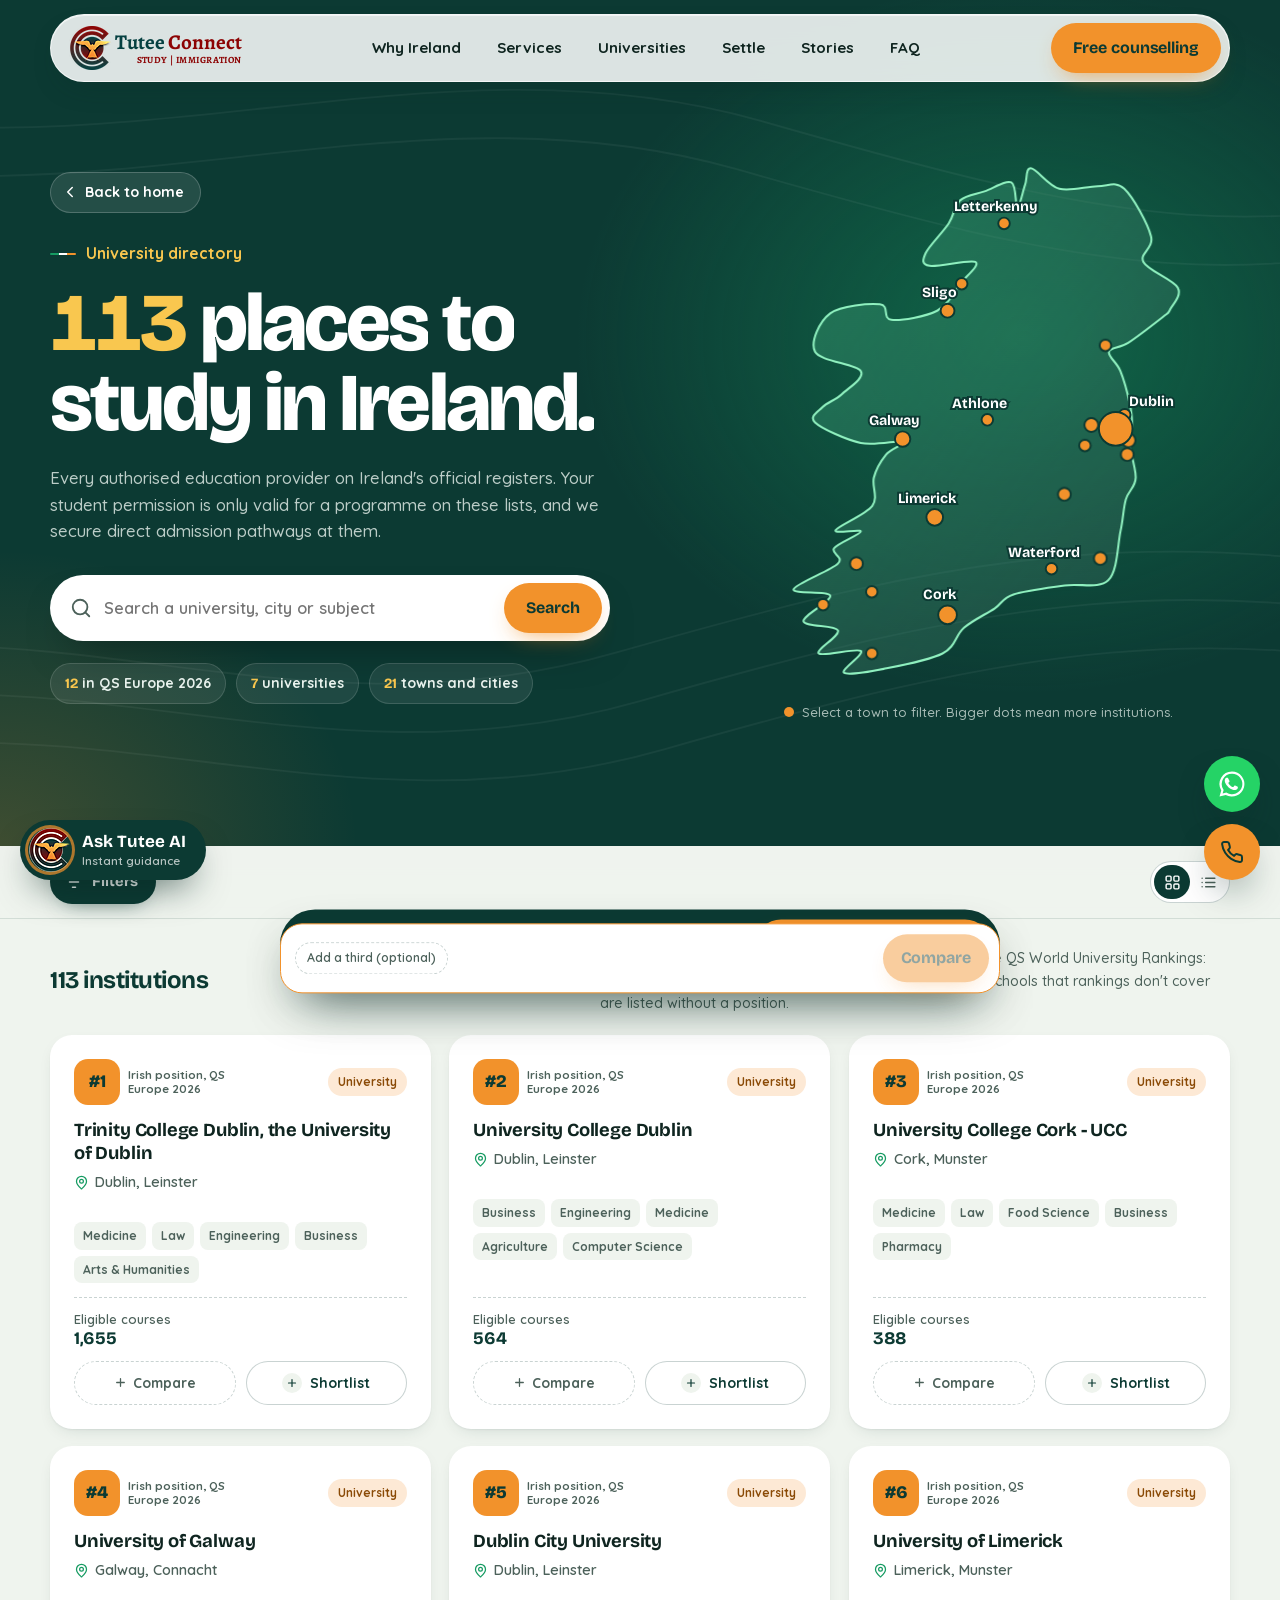
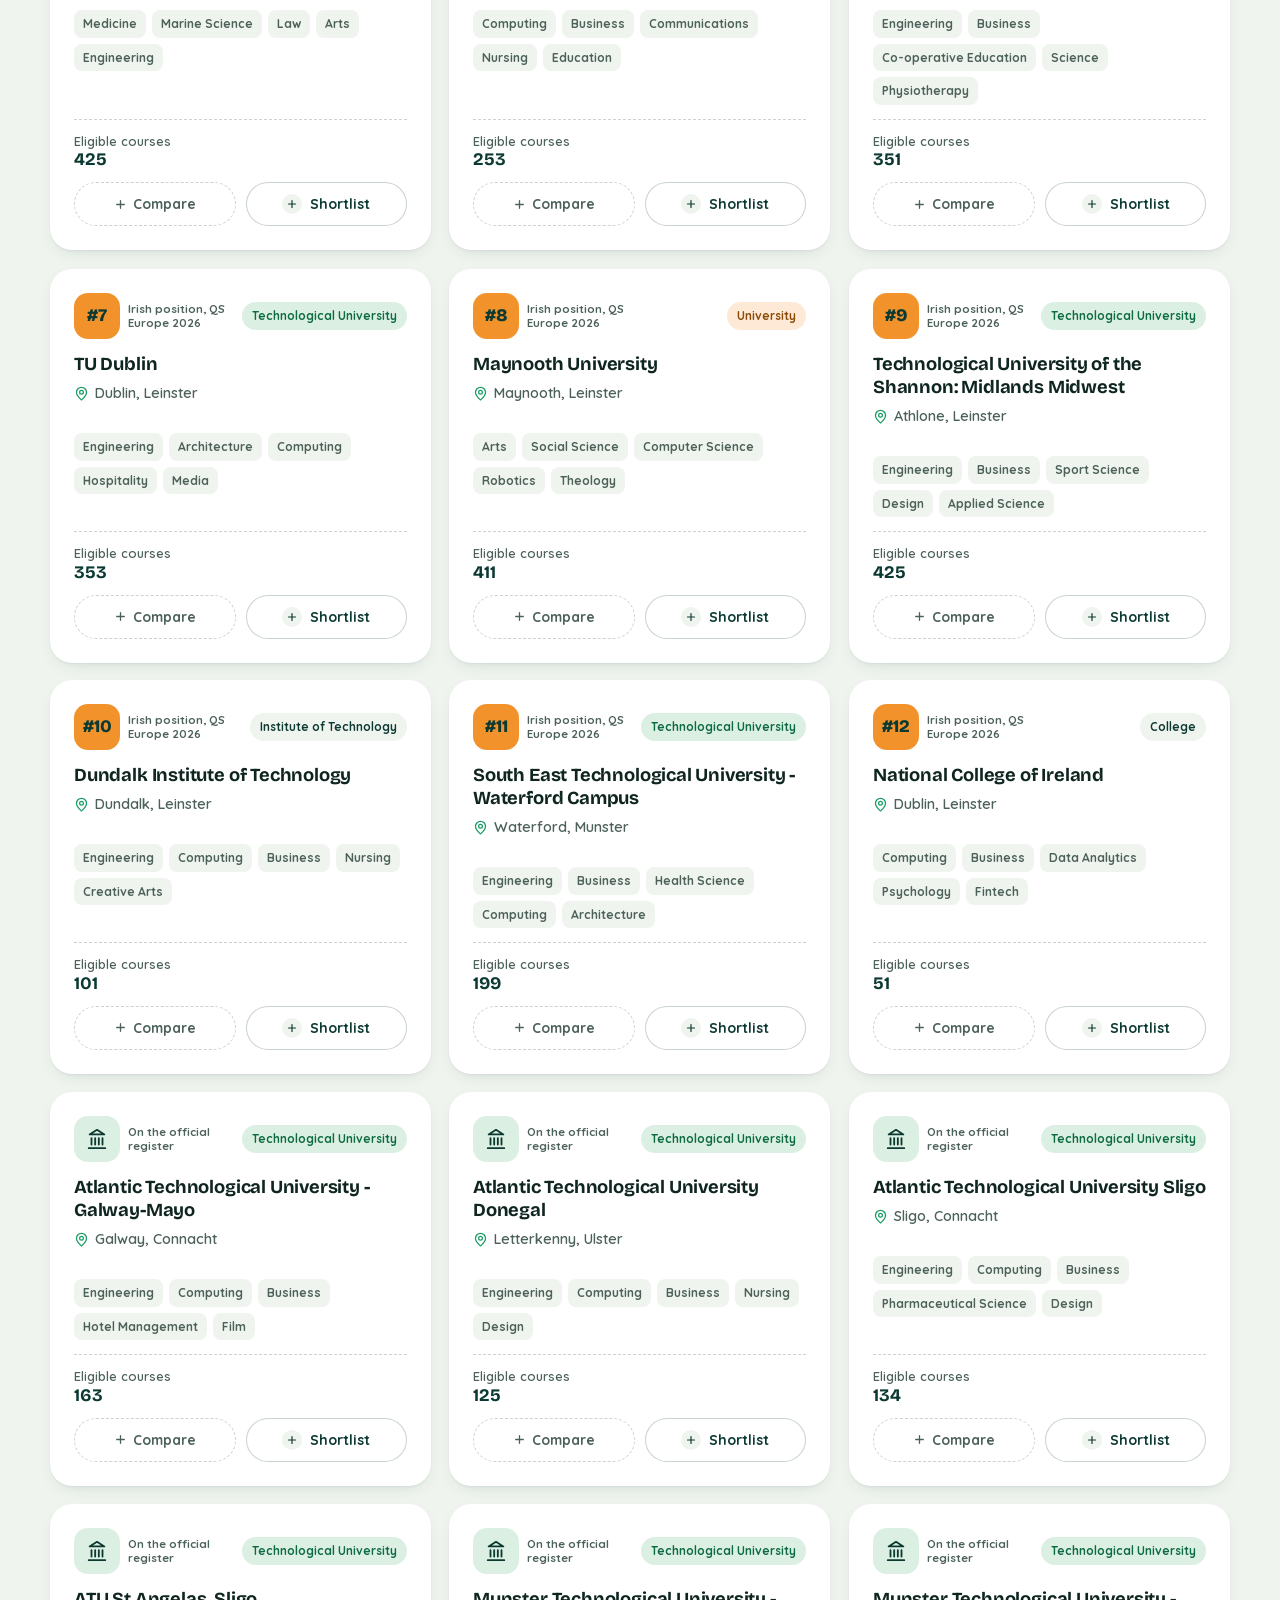
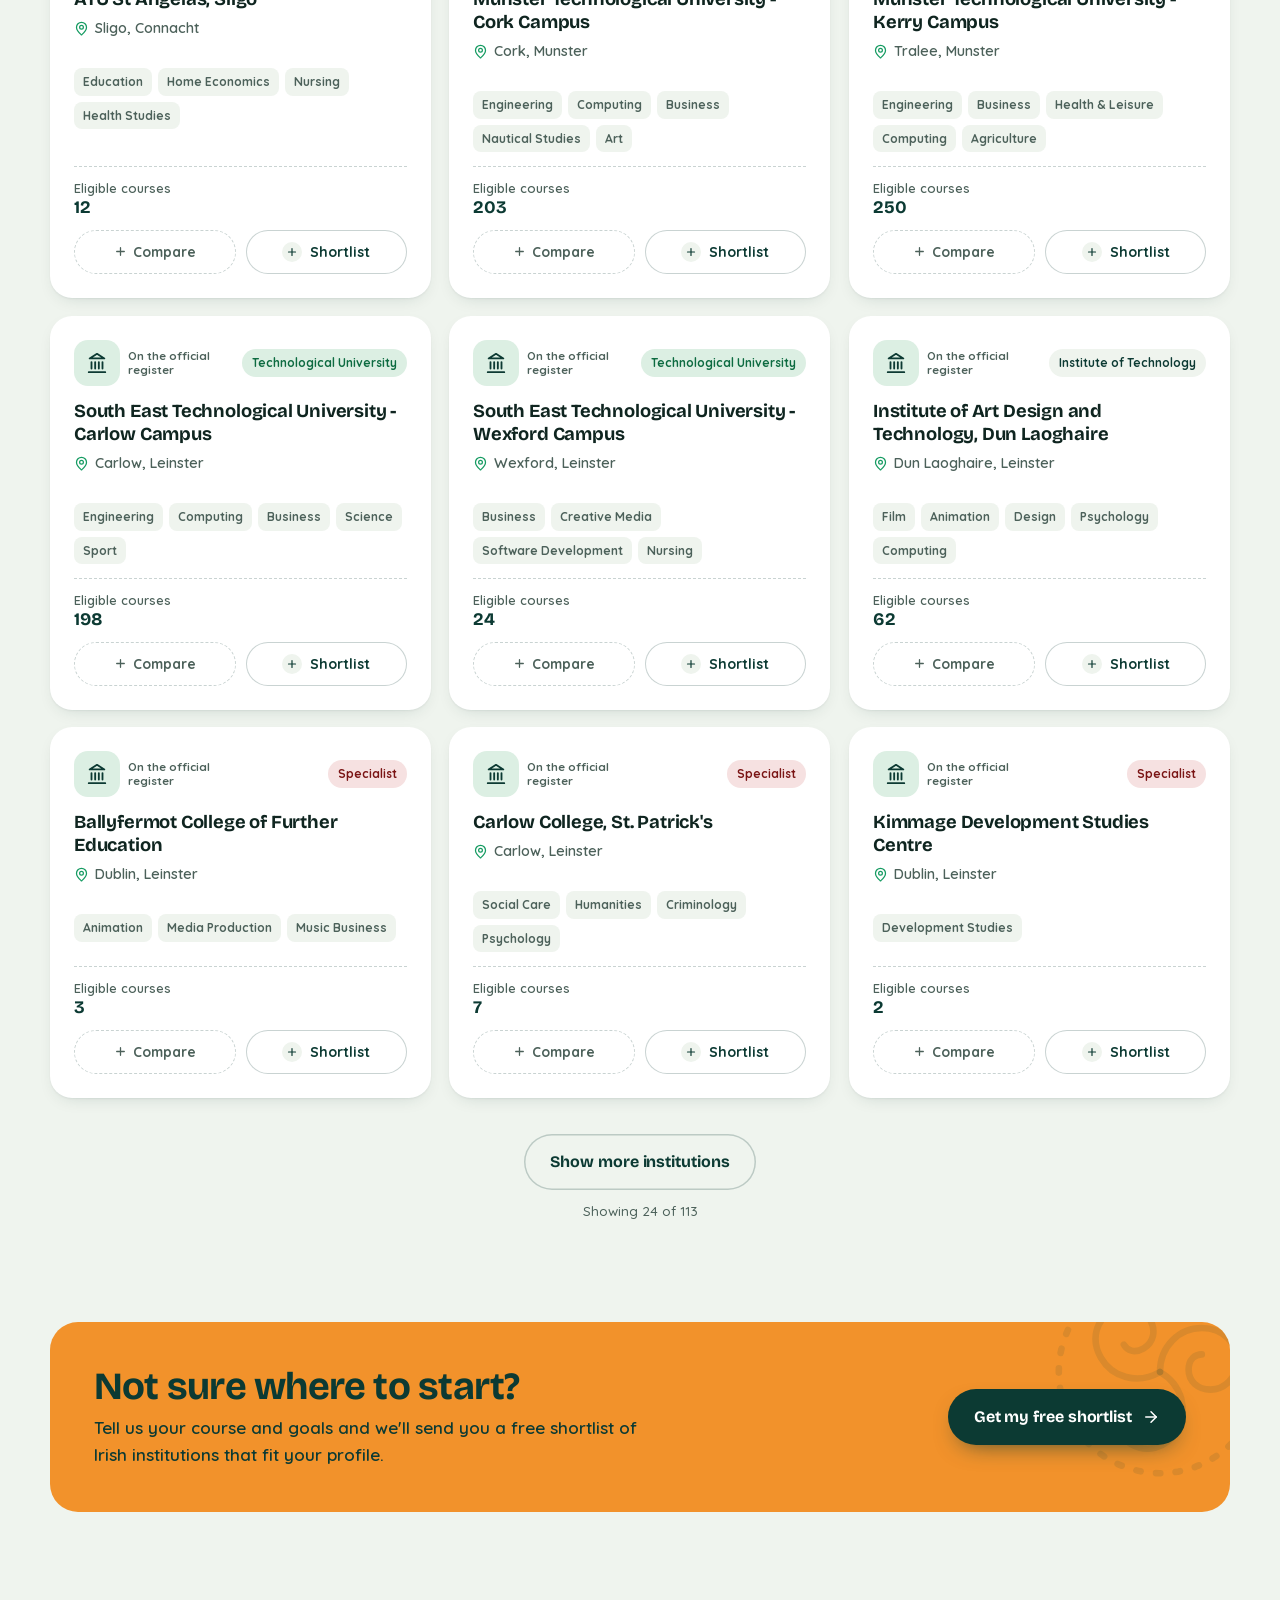
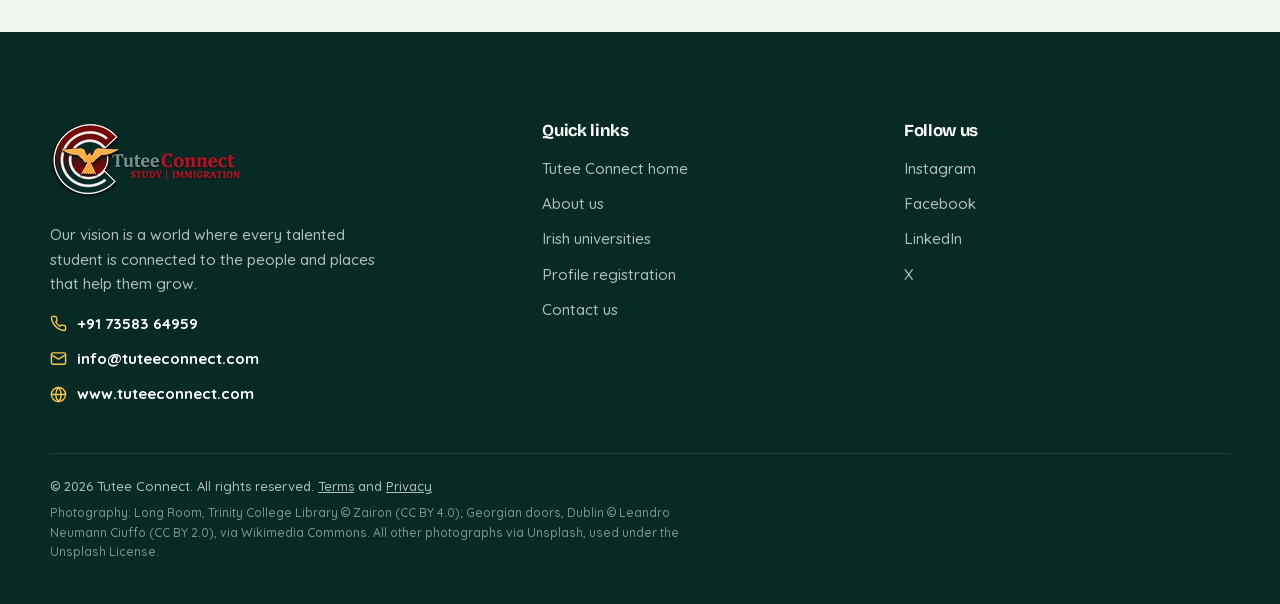
==== commit cdfeabbf: "News Feed Bug Had some issues with pulling live images and corresponding images for them" ====
--- a/universities.html
+++ b/universities.html
@@ -76,6 +76,7 @@
     <symbol id="i-shamrock" viewBox="0 0 24 24"><g fill="currentColor"><path d="M12 11.2C9.6 9.5 7.9 8 7.9 6.1a2.3 2.3 0 0 1 4.1-1.4 2.3 2.3 0 0 1 4.1 1.4c0 1.9-1.7 3.4-4.1 5.1z"/><path d="M11.4 12.6c-1.9 2.2-3.6 3.8-5.5 3.6a2.3 2.3 0 0 1-1-4.2 2.3 2.3 0 0 1 1.6-3.9c1.9.2 3.3 2 4.9 4.5z"/><path d="M12.6 12.6c1.9 2.2 3.6 3.8 5.5 3.6a2.3 2.3 0 0 0 1-4.2 2.3 2.3 0 0 0-1.6-3.9c-1.9.2-3.3 2-4.9 4.5z"/></g><path d="M12 12.5c.3 3.6 1.4 6.6 3.6 9" fill="none" stroke="currentColor" stroke-width="1.8" stroke-linecap="round"/></symbol>
     <symbol id="i-knot" viewBox="0 0 100 100" fill="none" stroke="currentColor" stroke-width="3" stroke-linecap="round"><g id="knot-arm"><path d="M50 50c0-12 9-20 19-20s16 7 16 15-6 13-12 13-10-4-10-9 3-7 6-7"/></g><use href="#knot-arm" transform="rotate(120 50 50)"/><use href="#knot-arm" transform="rotate(240 50 50)"/><circle cx="50" cy="50" r="46" stroke-dasharray="2 7"/></symbol>
     <symbol id="i-search" viewBox="0 0 24 24" fill="none" stroke="currentColor" stroke-width="2" stroke-linecap="round" stroke-linejoin="round"><circle cx="11" cy="11" r="8"/><path d="m21 21-4.3-4.3"/></symbol>
+    <symbol id="i-filter" viewBox="0 0 24 24" fill="none" stroke="currentColor" stroke-width="2" stroke-linecap="round" stroke-linejoin="round"><path d="M3 5h18"/><path d="M6 12h12"/><path d="M10 19h4"/></symbol>
     <symbol id="i-grid" viewBox="0 0 24 24" fill="none" stroke="currentColor" stroke-width="2" stroke-linecap="round" stroke-linejoin="round"><rect x="3" y="3" width="7" height="7" rx="1.5"/><rect x="14" y="3" width="7" height="7" rx="1.5"/><rect x="3" y="14" width="7" height="7" rx="1.5"/><rect x="14" y="14" width="7" height="7" rx="1.5"/></symbol>
     <symbol id="i-list" viewBox="0 0 24 24" fill="none" stroke="currentColor" stroke-width="2" stroke-linecap="round" stroke-linejoin="round"><path d="M8 6h13M8 12h13M8 18h13M3 6h.01M3 12h.01M3 18h.01"/></symbol>
   </defs>
@@ -160,17 +161,51 @@
 </section>
 
 <!-- ======================= FILTERS ======================= -->
+<!-- Everything lives behind one Filters button: course area, type, city and sort.
+     The chips beside it show what is applied and remove it in one tap. -->
 <div class="filters" data-filters>
   <div class="wrap filters__row">
-    <div class="chipset" data-uni-types role="group" aria-label="Filter by type"></div>
-    <label class="sr-only" for="uni-sort">Sort</label>
-    <select class="sort" id="uni-sort" data-uni-sort>
-      <option value="rank">Ranked first</option>
-      <option value="az">A to Z</option>
-    </select>
+    <button class="fbtn" type="button" data-filter-open aria-expanded="false" aria-controls="filter-panel">
+      <svg aria-hidden="true"><use href="#i-filter"/></svg><span>Filters</span><b class="fbtn__n" data-filter-n hidden>0</b>
+    </button>
+    <div class="factive" data-filter-active aria-live="polite"></div>
     <div class="view-toggle" role="group" aria-label="Layout">
       <button type="button" data-view="grid" aria-pressed="true" aria-label="Grid view"><svg><use href="#i-grid"/></svg></button>
       <button type="button" data-view="list" aria-pressed="false" aria-label="List view"><svg><use href="#i-list"/></svg></button>
+    </div>
+  </div>
+  <div class="fscrim" data-filter-close></div>
+  <div class="fpanel" id="filter-panel" role="dialog" aria-label="Filter institutions" aria-hidden="true" data-filter-panel>
+    <div class="fpanel__head">
+      <h3><svg aria-hidden="true"><use href="#i-filter"/></svg>Filters</h3>
+      <button class="fpanel__x" type="button" data-filter-close aria-label="Close filters"><svg><use href="#i-x"/></svg></button>
+    </div>
+    <div class="fpanel__body">
+      <section>
+        <h4>Course area <small>Pick one or more</small></h4>
+        <div class="fgrid" data-uni-courses role="group" aria-label="Course area"></div>
+      </section>
+      <section>
+        <h4>Institution type</h4>
+        <div class="fgrid" data-uni-types role="group" aria-label="Institution type"></div>
+      </section>
+      <div class="fpanel__pair">
+        <section>
+          <h4><label for="uni-city">Town or city</label></h4>
+          <select class="sort" id="uni-city" data-uni-city></select>
+        </section>
+        <section>
+          <h4 id="sort-label">Sort by</h4>
+          <div class="seg" role="group" aria-labelledby="sort-label">
+            <button type="button" data-sort="rank" aria-pressed="true">Ranked first</button>
+            <button type="button" data-sort="az" aria-pressed="false">A to Z</button>
+          </div>
+        </section>
+      </div>
+    </div>
+    <div class="fpanel__foot">
+      <button class="tback" type="button" data-filter-clear>Clear all</button>
+      <button class="btn btn--dark" type="button" data-filter-done>Show 113 institutions</button>
     </div>
   </div>
 </div>
--- a/assets/css/site.css
+++ b/assets/css/site.css
@@ -1916,8 +1916,8 @@
 .newsban__stage { display: grid; grid-template-columns: minmax(0, 1.65fr) minmax(0, 1fr); gap: 16px; }
 .newsban__feature { position: relative; min-height: 300px; border-radius: 24px; overflow: hidden; background: #0a2e29; isolation: isolate; }
 .newsban__card { position: absolute; inset: 0; display: flex; align-items: flex-end; color: #fff; text-decoration: none; }
-.newsban__card img { position: absolute; inset: 0; width: 100%; height: 100%; object-fit: cover; z-index: -2; transform: scale(1.04); transition: transform 7s linear; }
-.newsban:not(.is-paused) .newsban__card:last-child img { transform: scale(1.12); }
+.newsban__pic { position: absolute; inset: 0; width: 100%; height: 100%; object-fit: cover; z-index: -2; transform: scale(1.04); transition: transform 7s linear; }
+.newsban:not(.is-paused) .newsban__card:last-child .newsban__pic { transform: scale(1.12); }
 .newsban__card::before { content: ''; position: absolute; inset: 0; z-index: -1; background: linear-gradient(180deg, rgba(6,30,26,0) 20%, rgba(6,30,26,.55) 55%, rgba(6,30,26,.92) 100%), linear-gradient(90deg, rgba(6,30,26,.5), transparent 70%); }
 .newsban__card.is-in { animation: newsIn .65s var(--ease) both; }
 .newsban__card.is-in.is-back { animation-name: newsInBack; }
@@ -1946,7 +1946,7 @@
 .newsban__list li { min-width: 0; animation: newsUp .5s var(--ease) both; animation-delay: calc(var(--k) * 60ms); }
 .newsban__list button { width: 100%; height: 100%; display: grid; grid-template-columns: 84px minmax(0, 1fr); align-items: center; gap: 12px; padding: 8px 12px 8px 8px; border-radius: 16px; border: 1px solid rgba(255,255,255,.1); background: rgba(255,255,255,.05); color: #fff; text-align: left; transition: background-color .25s, border-color .25s, transform .3s var(--ease); }
 .newsban__list button:hover, .newsban__list button:focus-visible { background: rgba(255,255,255,.1); border-color: rgba(249,199,79,.45); transform: translateX(-3px); }
-.newsban__list img { width: 84px; height: 100%; min-height: 56px; max-height: 70px; object-fit: cover; border-radius: 11px; }
+.newsban__thumb { width: 84px; height: 100%; min-height: 56px; max-height: 70px; object-fit: cover; border-radius: 11px; }
 .newsban__list span { display: grid; gap: 3px; min-width: 0; }
 .newsban__list em { font-style: normal; font-family: var(--f-display); font-weight: 700; font-size: .68rem; letter-spacing: .04em; text-transform: uppercase; color: var(--gold); }
 .newsban__list b { font-family: var(--f-display); font-weight: 600; font-size: .9rem; line-height: 1.25; display: -webkit-box; -webkit-line-clamp: 2; -webkit-box-orient: vertical; overflow: hidden; }
@@ -1969,6 +1969,98 @@
   .newsban__list { display: none; }
 }
 @media (prefers-reduced-motion: reduce) {
-  .newsban__card img { transition: none; transform: none !important; }
+  .newsban__pic { transition: none; transform: none !important; }
   .newsban__bar { display: none; }
 }
+
+/* ---------- Directory filters: one Filters button, a panel, applied chips ---------- */
+.filters__row { align-items: center; gap: 10px; }
+.fbtn {
+  flex: none; position: relative; display: inline-flex; align-items: center; gap: 9px; height: 44px; padding: 0 18px 0 15px;
+  border-radius: 999px; border: 0; background: var(--forest); color: #fff; font-family: var(--f-display); font-weight: 700; font-size: .92rem;
+  box-shadow: 0 10px 22px -14px rgba(12,58,51,.8); transition: background-color .25s, transform .25s var(--ease);
+}
+.fbtn:hover { background: var(--forest-2); }
+.fbtn:active { transform: scale(.96); }
+.fbtn svg { width: 18px; height: 18px; }
+.fbtn__n { min-width: 22px; height: 22px; padding: 0 6px; border-radius: 999px; display: grid; place-items: center; background: var(--amber); color: var(--forest); font-size: .74rem; font-weight: 800; animation: bump .4s cubic-bezier(.3,1.6,.5,1); }
+.fbtn__n[hidden] { display: none; }
+.filters.is-open .fbtn { background: var(--shamrock); }
+.factive { flex: 1; min-width: 0; display: flex; flex-wrap: wrap; gap: 6px; }
+.fon { display: inline-flex; align-items: center; gap: 6px; max-width: 100%; height: 34px; padding: 0 8px 0 12px; border-radius: 999px; border: 1.5px solid var(--forest); background: #fff; color: var(--forest); font-weight: 700; font-size: .8rem; animation: msgIn .3s var(--ease); transition: background-color .2s, color .2s; }
+.fon span { min-width: 0; overflow: hidden; text-overflow: ellipsis; white-space: nowrap; }
+.fon svg { flex: none; width: 13px; height: 13px; }
+.fon:hover { background: var(--forest); color: #fff; }
+.fon--clear { padding: 0 12px; border-style: dashed; border-color: var(--line-strong); color: var(--muted); }
+.fon--clear:hover { background: var(--claret); border-color: var(--claret); color: #fff; }
+
+.filters .wrap { position: relative; }
+.fpanel {
+  position: absolute; z-index: 65; top: calc(100% + 8px); left: max(var(--gutter), calc((100% - var(--wrap)) / 2 + var(--gutter)));
+  width: min(620px, calc(100% - 32px)); max-height: min(70vh, 640px); display: flex; flex-direction: column;
+  border-radius: 24px; background: #fbfaf6; color: var(--ink); border: 1px solid var(--line); box-shadow: 0 30px 70px -26px rgba(8,40,34,.55);
+  opacity: 0; visibility: hidden; transform: translateY(-10px) scale(.98); transform-origin: 30px 0;
+  transition: opacity .25s, transform .4s var(--ease), visibility 0s .4s;
+}
+.filters.is-open .fpanel { opacity: 1; visibility: visible; transform: none; transition: opacity .25s, transform .4s var(--ease), visibility 0s; }
+.fscrim { display: none; }
+.fpanel__head { display: flex; align-items: center; justify-content: space-between; padding: 16px 18px 10px 22px; }
+.fpanel__head h3 { margin: 0; display: inline-flex; align-items: center; gap: 9px; font-size: 1.15rem; color: var(--forest); }
+.fpanel__head h3 svg { width: 19px; height: 19px; color: var(--shamrock); }
+.fpanel__x { width: 38px; height: 38px; border-radius: 50%; border: 0; display: grid; place-items: center; background: var(--mist); color: var(--forest); }
+.fpanel__x svg { width: 16px; height: 16px; }
+.fpanel__body { flex: 1; min-height: 0; overflow: auto; padding: 4px 22px 14px; overscroll-behavior: contain; }
+.fpanel__body section { padding: 12px 0; border-top: 1px dashed var(--line-strong); }
+.fpanel__body section:first-child { border-top: 0; padding-top: 4px; }
+.fpanel__body h4 { margin: 0 0 10px; font-family: var(--f-display); font-weight: 800; font-size: .76rem; letter-spacing: .08em; text-transform: uppercase; color: var(--shamrock); }
+.fpanel__body h4 small { margin-left: 6px; font-family: var(--f-body); font-weight: 600; letter-spacing: 0; text-transform: none; color: var(--muted); font-size: .76rem; }
+.fpanel__body h4 label { cursor: pointer; }
+.fgrid { display: flex; flex-wrap: wrap; gap: 8px; }
+.fgrid .fchip { padding: 8px 12px; font-size: .84rem; gap: 7px; }
+.fgrid .fchip svg { width: 13px; height: 13px; }
+.fgrid .fchip.is-zero { opacity: .45; }
+.fgrid .fchip[disabled] { cursor: not-allowed; }
+.fpanel__pair { display: grid; grid-template-columns: 1fr 1fr; gap: 0 18px; border-top: 1px dashed var(--line-strong); }
+.fpanel__pair section { border-top: 0; }
+.fpanel__pair .sort { width: 100%; }
+.seg { display: flex; padding: 3px; border-radius: 999px; background: #fff; border: 1.5px solid var(--line-strong); }
+.seg button { flex: 1; height: 34px; border: 0; border-radius: 999px; background: none; color: var(--muted); font-weight: 700; font-size: .84rem; white-space: nowrap; transition: background-color .25s, color .25s; }
+.seg button[aria-pressed="true"] { background: var(--forest); color: #fff; }
+.fpanel__foot { display: flex; gap: 10px; padding: 12px 18px 16px; border-top: 1px solid var(--line); }
+.fpanel__foot .tback { height: 46px; }
+.fpanel__foot .btn { flex: 1; justify-content: center; }
+
+/* The bar is one slim row again, so it can stay pinned on phones too */
+@media (max-width: 760px) {
+  .filters { position: sticky; top: 74px; padding: 10px 0; }
+  body.hdr-hidden .filters { top: 0; }
+  .filters.is-open { z-index: 160; }
+  .filters__row { flex-wrap: nowrap; }
+  .factive { flex-wrap: nowrap; overflow-x: auto; scrollbar-width: none; padding: 2px 0; }
+  .factive::-webkit-scrollbar { display: none; }
+  .fon { flex: none; max-width: 180px; }
+}
+@media (max-width: 640px) {
+  /* Phones: the panel is a bottom sheet over a dimmed page */
+  .fscrim { display: block; position: fixed; inset: 0; z-index: 150; background: rgba(6,30,26,.5); opacity: 0; visibility: hidden; transition: opacity .3s, visibility 0s .3s; }
+  .filters.is-open .fscrim { opacity: 1; visibility: visible; transition: opacity .3s; }
+  .fpanel {
+    position: fixed; z-index: 151; left: 0; right: 0; top: auto; bottom: 0; width: 100%; max-height: 86dvh;
+    border-radius: 24px 24px 0 0; transform: translateY(100%); transform-origin: 50% 100%;
+  }
+  .filters.is-open .fpanel { transform: none; }
+  .fpanel__head { padding: 14px 14px 8px 18px; }
+  .fpanel__body { padding: 2px 18px 10px; }
+  .fpanel__pair { grid-template-columns: 1fr; }
+  .fgrid { gap: 6px; }
+  .fgrid .fchip { padding: 7px 11px; font-size: .8rem; }
+  .fpanel__foot { padding: 10px 14px calc(12px + env(safe-area-inset-bottom)); }
+  .fbtn { height: 40px; padding: 0 14px 0 12px; font-size: .86rem; }
+}
+@media (max-width: 760px) { .factive { padding-right: 18px; -webkit-mask: linear-gradient(90deg, #000 calc(100% - 22px), transparent); mask: linear-gradient(90deg, #000 calc(100% - 22px), transparent); } .fon { max-width: 150px; } }
+
+/* News story without a picture of its own: a branded tile, never a stock photo */
+.newsban__tile { display: grid; place-items: center; color: rgba(249,199,79,.9);
+  background: radial-gradient(60% 80% at 80% 10%, rgba(22,155,98,.55), transparent 70%), radial-gradient(50% 70% at 10% 100%, rgba(242,146,43,.35), transparent 70%), #0e463e; }
+.newsban__pic.newsban__tile svg { width: clamp(64px, 9vw, 110px); height: clamp(64px, 9vw, 110px); opacity: .5; transform: translate(22%, -18%); }
+.newsban__thumb.newsban__tile svg { width: 26px; height: 26px; }
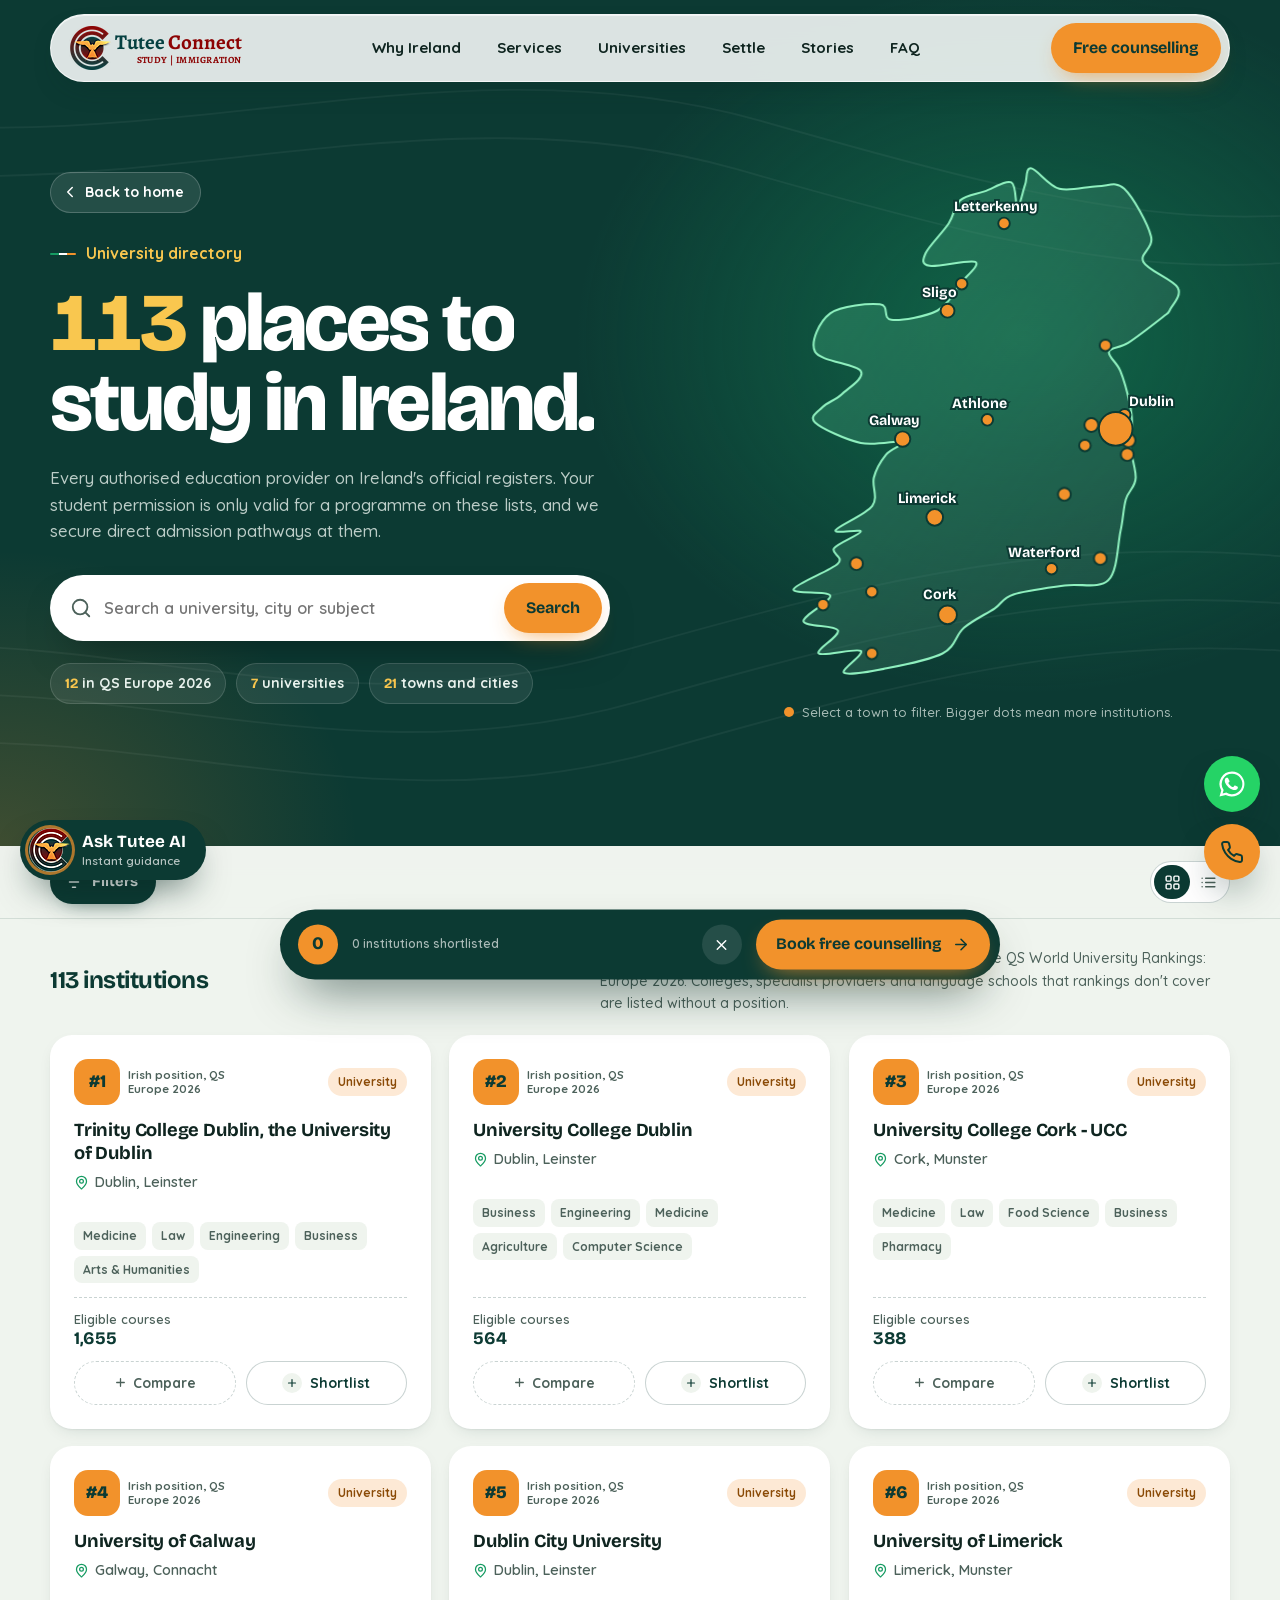
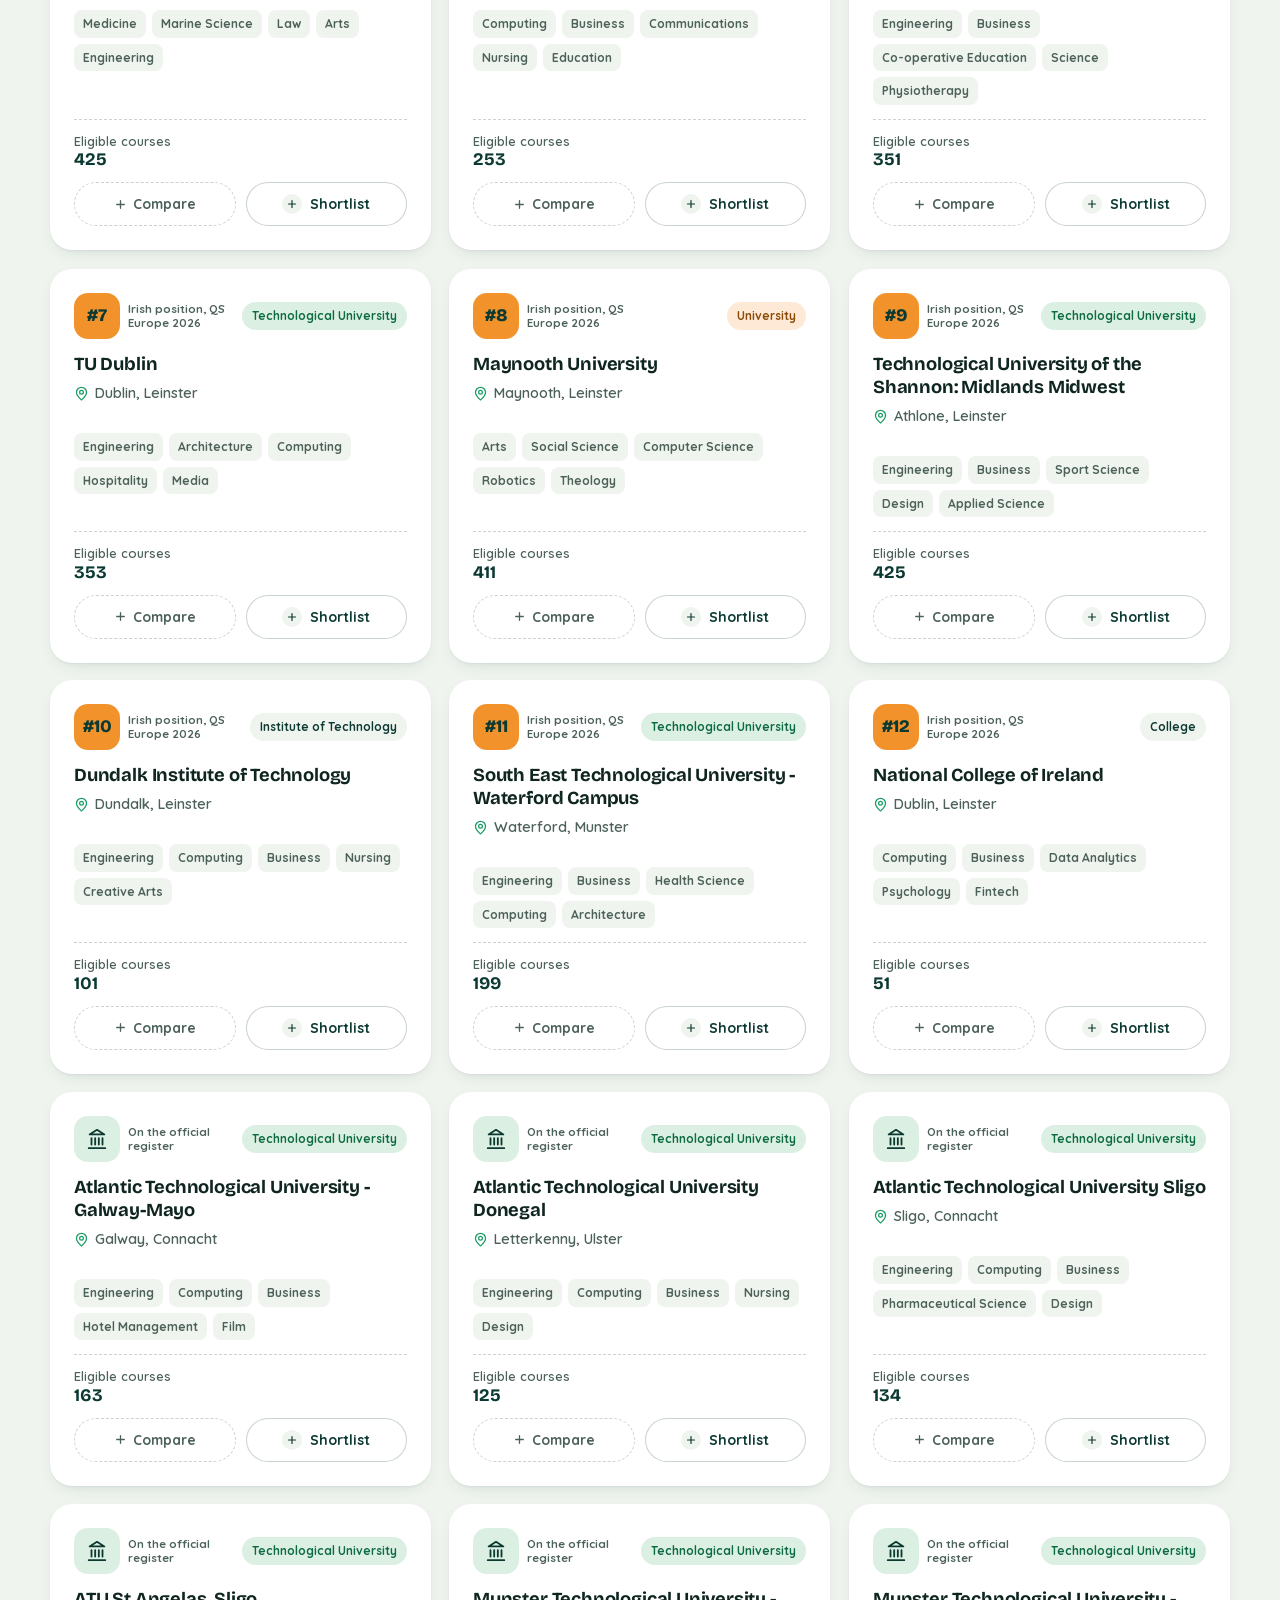
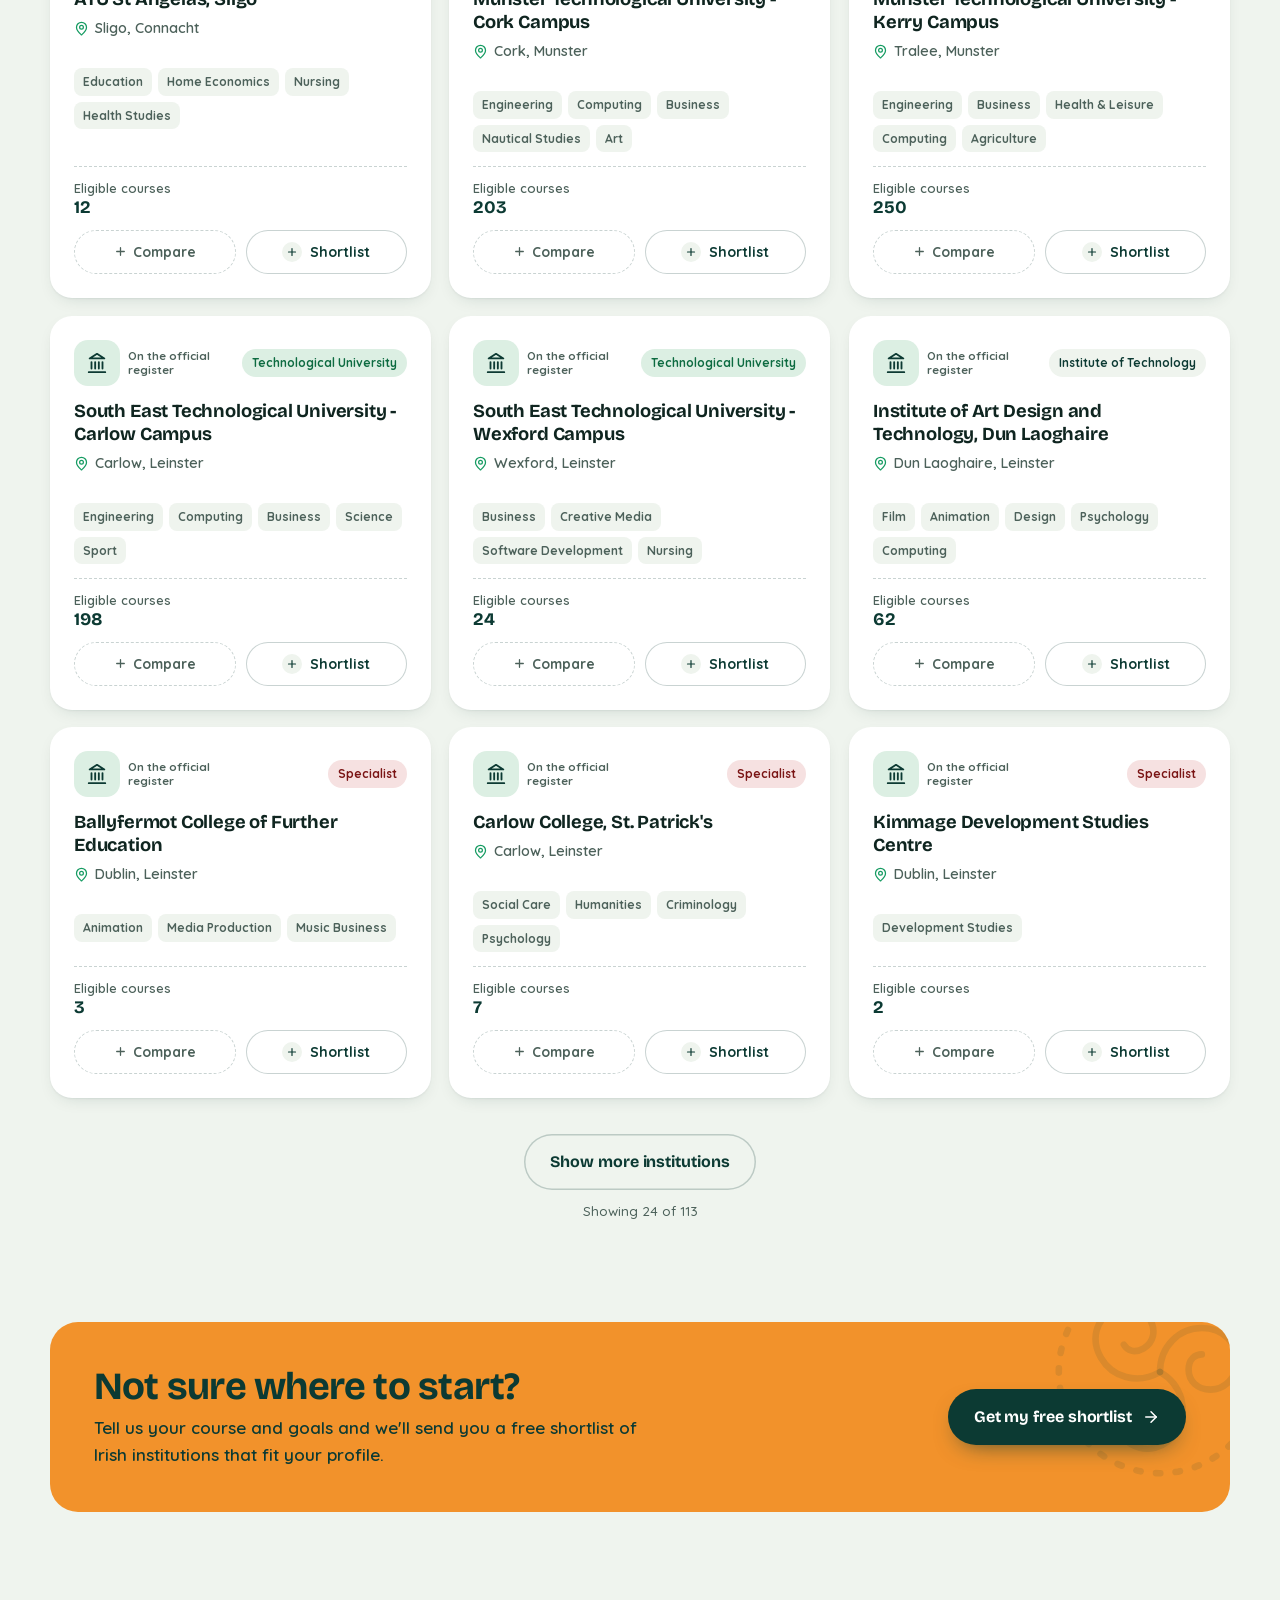
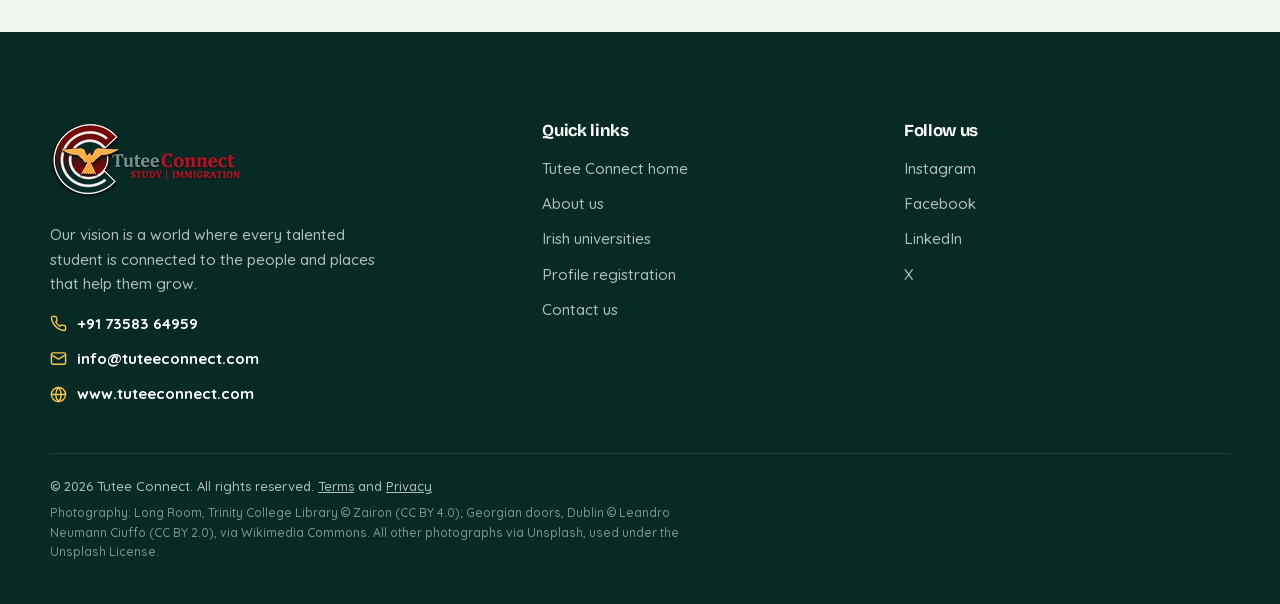
==== commit ca56a896: "Form Linking" ====
--- a/universities.html
+++ b/universities.html
@@ -135,7 +135,7 @@
       <form class="search" role="search" data-uni-search-form data-reveal style="--d:450">
         <svg aria-hidden="true"><use href="#i-search"/></svg>
         <label class="sr-only" for="uni-q">Search institutions</label>
-        <input id="uni-q" type="search" placeholder="Search a university, city or subject" autocomplete="off" data-uni-search>
+        <input id="uni-q" type="search" placeholder="Search a university, city or subject" data-placeholder-short="University, city or subject" autocomplete="off" data-uni-search>
         <button class="search__clear hidden" type="button" aria-label="Clear search" data-uni-clear><svg><use href="#i-x"/></svg></button>
         <button class="btn" type="submit">Search</button>
       </form>
@@ -313,6 +313,7 @@
   <div class="chat__book">Free counselling available<button type="button" data-chat-contact>Book now</button></div>
   <div class="chat__msgs" data-chat-msgs aria-live="polite">
     <div class="chips" data-chat-chips>
+      <button type="button">Request a callback</button>
       <button type="button">How do I get an Irish Student Visa?</button>
       <button type="button">Which universities are top ranked?</button>
       <button type="button">Can I work while I study?</button>
--- a/assets/css/site.css
+++ b/assets/css/site.css
@@ -644,7 +644,7 @@
 .flap b.flip { animation: flip .09s linear; }
 @keyframes flip { 50% { transform: scaleY(.15); } }
 .board__name { min-width: 0; font-weight: 700; font-size: .96rem; line-height: 1.2; }
-.board__name em { display: block; overflow: hidden; text-overflow: ellipsis; white-space: nowrap; font-style: normal; }
+.board__name em { display: block; font-style: normal; overflow-wrap: anywhere; }
 .board__name small { display: block; font-size: .76rem; font-weight: 600; opacity: .65; }
 .board__courses { font-family: var(--f-display); font-weight: 700; text-align: right; font-variant-numeric: tabular-nums; }
 .board__go { width: 18px; height: 18px; opacity: .5; transition: transform .3s var(--ease), opacity .3s; }
@@ -680,7 +680,7 @@
 .pass__foot b { font-family: var(--f-display); font-size: 1.1rem; color: var(--forest); font-weight: 700; }
 .pass__barcode { height: 44px; margin: 0 22px 18px; opacity: .85; background: repeating-linear-gradient(90deg, var(--forest) 0 2px, transparent 2px 4px, var(--forest) 4px 7px, transparent 7px 9px, var(--forest) 9px 10px, transparent 10px 13px, var(--forest) 13px 16px, transparent 16px 17px); }
 .pass__cta { padding: 0 22px 22px; display: grid; gap: 10px; }
-.pass__cta .btn { width: 100%; }
+.pass__cta .btn { width: 100%; white-space: normal; text-align: center; }
 @media (max-width: 960px) {
   .board-wrap { grid-template-columns: 1fr; }
   .pass--big { position: relative; top: 0; order: -1; max-width: 460px; width: 100%; justify-self: center; }
@@ -725,7 +725,7 @@
 .points strong { display: block; font-family: var(--f-display); font-size: 1.06rem; color: var(--forest); margin-bottom: 2px; }
 .points span { color: var(--muted); font-size: .95rem; }
 .pane__visual { position: relative; }
-@media (max-width: 900px) { .pane { grid-template-columns: 1fr; } .pane__visual { order: -1; } }
+@media (max-width: 900px) { .pane { grid-template-columns: minmax(0, 1fr); } .pane__visual { order: -1; } .pane .btn { max-width: 100%; white-space: normal; text-align: center; } }
 
 .frame { position: relative; border-radius: var(--radius-l); overflow: hidden; aspect-ratio: 5 / 4; box-shadow: var(--shadow-2); }
 .frame img { width: 100%; height: 100%; object-fit: cover; }
@@ -996,7 +996,7 @@
 .stub__brand { display: flex; align-items: center; gap: 10px; font-family: var(--f-display); font-weight: 800; }
 .stub__brand img { width: 36px; height: 36px; object-fit: contain; }
 .stub__label { display: block; font-size: .74rem; font-weight: 700; opacity: .75; }
-.stub__name { display: block; font-family: var(--f-display); font-weight: 800; font-size: 1.5rem; line-height: 1.1; letter-spacing: -0.02em; overflow: hidden; text-overflow: ellipsis; white-space: nowrap; transition: opacity .2s; }
+.stub__name { display: block; font-family: var(--f-display); font-weight: 800; font-size: 1.5rem; line-height: 1.1; letter-spacing: -0.02em; overflow-wrap: break-word; transition: opacity .2s; }
 .stub__name.is-empty, .stub__topic.is-empty { opacity: .45; }
 .stub__grid { display: grid; grid-template-columns: 1fr 1fr; gap: 10px 14px; padding: 12px 0; border-top: 1.5px dashed rgba(12,58,51,.3); border-bottom: 1.5px dashed rgba(12,58,51,.3); }
 .stub__grid div { display: grid; font-size: .74rem; font-weight: 700; }
@@ -1193,6 +1193,8 @@
 .msg__act.is-primary:hover { background: var(--amber-2); border-color: var(--amber-2); color: var(--forest); }
 .msg__act.is-subtle { border-color: transparent; background: none; color: var(--muted); padding-left: 4px; padding-right: 4px; text-decoration: underline; text-underline-offset: 3px; }
 .msg__act.is-subtle:hover { background: none; color: var(--forest); }
+.msg__act.is-ask { border-style: dashed; text-align: left; white-space: normal; }
+.msg__ul { margin: 6px 0 2px; padding-left: 18px; display: grid; gap: 3px; }
 .chips { display: flex; flex-wrap: wrap; gap: 8px; padding-left: 38px; }
 .chips button { border: 1.5px solid var(--shamrock); background: #fff; color: var(--forest); padding: 8px 13px; border-radius: 999px; font-weight: 700; font-size: .82rem; transition: background-color .25s, color .25s; }
 .chips button:hover { background: var(--shamrock); color: #fff; }
@@ -1211,6 +1213,7 @@
 .dir-hero::before { content: ''; position: absolute; inset: 0; z-index: -1; background: radial-gradient(50% 60% at 80% 40%, rgba(22,155,98,.45), transparent 70%), radial-gradient(40% 50% at 0% 100%, rgba(242,146,43,.22), transparent 70%); }
 .dir-hero__contours { position: absolute; inset: 0; z-index: -1; width: 100%; height: 100%; color: rgba(255,255,255,.05); }
 .dir-hero__grid { display: grid; grid-template-columns: minmax(0, 1.1fr) minmax(0, .9fr); gap: clamp(30px, 5vw, 70px); align-items: center; }
+@media (max-width: 900px) { .dir-hero__grid { grid-template-columns: minmax(0, 1fr); } }
 .dir-hero h1 { color: #fff; margin-bottom: 22px; }
 .dir-hero h1 .count { color: var(--gold); font-variant-numeric: tabular-nums; }
 .search { position: relative; display: flex; align-items: center; gap: 10px; max-width: 560px; margin: 30px 0 22px; padding: 8px 8px 8px 20px; border-radius: 999px; background: #fff; box-shadow: 0 20px 40px -20px rgba(0,0,0,.5); transition: box-shadow .3s; }
@@ -1220,6 +1223,12 @@
 .search__clear { border: 0; background: var(--mist); width: 36px; height: 36px; border-radius: 50%; display: grid; place-items: center; color: var(--muted); flex: none; }
 .search__clear svg { width: 16px; height: 16px; }
 .search .btn { padding: 12px 22px; }
+/* small phones: the button drops under the box so the placeholder has the full width */
+@media (max-width: 500px) {
+  .search { flex-wrap: wrap; border-radius: 26px; padding: 6px 8px 8px 18px; }
+  .search input { flex: 1 1 0; }
+  .search .btn { flex: 1 0 100%; }
+}
 .hero-pills { display: flex; flex-wrap: wrap; gap: 10px; }
 .hero-pills span { padding: 8px 14px; border-radius: 999px; background: rgba(255,255,255,.08); border: 1px solid rgba(255,255,255,.14); font-weight: 700; font-size: .88rem; }
 .hero-pills b { color: var(--gold); font-family: var(--f-display); }
@@ -1275,9 +1284,9 @@
 }
 
 .ugrid { display: grid; grid-template-columns: repeat(3, minmax(0, 1fr)); gap: 18px; }
-.ugrid.is-list { grid-template-columns: 1fr; gap: 10px; }
+.ugrid.is-list { grid-template-columns: minmax(0, 1fr); gap: 10px; }
 @media (max-width: 1080px) { .ugrid { grid-template-columns: repeat(2, minmax(0, 1fr)); } }
-@media (max-width: 640px) { .ugrid { grid-template-columns: 1fr; } }
+@media (max-width: 640px) { .ugrid { grid-template-columns: minmax(0, 1fr); } }
 .ucard {
   position: relative; display: flex; flex-direction: column; gap: 14px; padding: 22px; border-radius: 22px; background: #fff;
   box-shadow: var(--shadow-1); border: 2px solid transparent; transition: transform .4s var(--ease), box-shadow .4s, border-color .3s;
@@ -1337,12 +1346,18 @@
 .tray__count { flex: none; width: 40px; height: 40px; border-radius: 50%; display: grid; place-items: center; background: var(--amber); color: var(--forest); font-family: var(--f-display); font-weight: 800; font-size: 1.1rem; }
 .tray__count.bump { animation: bump .4s cubic-bezier(.3,1.6,.5,1); }
 @keyframes bump { 50% { transform: scale(1.3); } }
-.tray__names { flex: 1; min-width: 0; font-weight: 700; font-size: .9rem; white-space: nowrap; overflow: hidden; text-overflow: ellipsis; }
+.tray__names { flex: 1; min-width: 0; font-weight: 700; font-size: .9rem; overflow-wrap: break-word; }
 .tray__names small { display: block; font-weight: 600; font-size: .76rem; opacity: .65; }
 .tray .btn { padding: 12px 20px; flex: none; }
 .tray__clear { flex: none; width: 40px; height: 40px; border-radius: 50%; border: 0; background: rgba(255,255,255,.1); color: #fff; display: grid; place-items: center; }
 .tray__clear svg { width: 17px; height: 17px; }
-@media (max-width: 520px) { .tray { border-radius: 22px; } .tray .btn { padding: 11px 14px; font-size: .88rem; } }
+@media (max-width: 520px) {
+  .tray { border-radius: 22px; flex-wrap: wrap; gap: 10px 12px; padding: 12px; }
+  .tray .btn { flex: 1 0 100%; padding: 11px 14px; font-size: .88rem; white-space: normal; }
+  /* the names are marked on each card; the tray keeps just the count line so it stays compact */
+  .tray__names { font-size: 0; }
+  .tray__names small { font-size: .84rem; opacity: .85; }
+}
 body.has-tray .dock { bottom: 92px; }
 @media (max-width: 640px) { body.has-tray .dock { bottom: 0; } .tray { bottom: calc(76px + env(safe-area-inset-bottom)); } }
 
@@ -1389,7 +1404,7 @@
 .cc__list li { display: flex; align-items: center; gap: 10px; padding: 9px 10px; border-radius: 10px; cursor: pointer; font-size: .9rem; font-weight: 600; color: var(--ink); }
 .cc__list li:hover, .cc__list li.is-active { background: var(--mist); }
 .cc__list li[aria-selected="true"] { background: var(--mint); color: var(--forest); }
-.cc__name { flex: 1; min-width: 0; overflow: hidden; text-overflow: ellipsis; white-space: nowrap; }
+.cc__name { flex: 1; min-width: 0; overflow-wrap: anywhere; }
 .cc__dial { color: var(--muted); font-variant-numeric: tabular-nums; }
 .cc__none { color: var(--muted); cursor: default; }
 .phone { grid-template-columns: 116px 1fr; }
@@ -1399,6 +1414,7 @@
 .field.is-invalid svg { color: var(--claret); }
 .field.is-valid input { border-color: var(--shamrock); }
 .field.is-valid::after { content: ''; position: absolute; right: 16px; top: 50%; width: 9px; height: 15px; margin-top: -10px; border: solid var(--shamrock); border-width: 0 2.5px 2.5px 0; transform: rotate(45deg); }
+.field.is-valid input { padding-right: 38px; }   /* a long entry stops short of the tick */
 .field-msg { margin: -6px 0 12px; padding-left: 4px; font-size: .8rem; font-weight: 600; line-height: 1.4; animation: msgIn .3s var(--ease); }
 .field-msg.is-bad { color: var(--claret); }
 .field-msg.is-hint { color: var(--muted); }
@@ -1434,7 +1450,7 @@
   .tile__ico { width: 36px; height: 36px; border-radius: 11px; }
   .tile__ico svg { width: 19px; height: 19px; }
   .tile__h { font-size: 1rem; }
-  .tile__p { font-size: .76rem; margin-top: 3px; display: -webkit-box; -webkit-line-clamp: 2; -webkit-box-orient: vertical; overflow: hidden; }
+  .tile__p { font-size: .76rem; margin-top: 3px; }
   .tile__more { display: none; }
   .tile--photo { min-height: 150px; justify-content: space-between; }
   .tile--big { padding: 16px; }
@@ -1738,11 +1754,14 @@
 .dock__call svg { width: 24px; height: 24px; }
 .dock__call span { position: absolute; width: 1px; height: 1px; overflow: hidden; clip: rect(0 0 0 0); white-space: nowrap; }
 @media (max-width: 640px) {
-  /* The phone bar is one row: Tutee AI fills the left, the two icons sit right */
-  .chat-launch { flex: 1; min-width: 0; }
-  .dock__right { flex: none; flex-direction: row; gap: 8px; }
-  .dock__call { flex: none; width: 48px; height: 48px; padding: 0; }
-  .dock__call svg { width: 21px; height: 21px; }
+  /* The phone bar is one row: Tutee AI, then "Reserve a call" with its label
+     filling the middle, then the WhatsApp icon */
+  .chat-launch { flex: none; }
+  .dock__right { flex: 1; min-width: 0; flex-direction: row; gap: 8px; }
+  .dock__call { flex: 1; min-width: 0; width: auto; height: 48px; padding: 0 12px; gap: 7px; font-size: .84rem; white-space: nowrap; }
+  .dock__call svg { width: 17px; height: 17px; flex: none; }
+  .dock__call span { position: static; width: auto; height: auto; overflow: hidden; clip: auto; text-overflow: ellipsis; }
+  .dock__wa { order: 2; }
 }
 
 /* ---------- Directory filters: every chip visible, wrapping instead of scrolling ---------- */
@@ -1821,11 +1840,13 @@
   transform: translate(-50%, 160%); transition: transform .55s var(--ease), bottom .45s var(--ease);
 }
 .cmpbar.is-on { transform: translate(-50%, 0); }
+/* when lifted above the tray, sliding down alone would leave it peeking out */
+.cmpbar:not(.is-on) { visibility: hidden; transition: transform .55s var(--ease), bottom .45s var(--ease), visibility 0s .55s; }
 .cmpbar.shake { animation: cmpShake .45s; }
 @keyframes cmpShake { 0%, 100% { margin-left: 0; } 25% { margin-left: -8px; } 50% { margin-left: 7px; } 75% { margin-left: -4px; } }
 body.has-tray .cmpbar { bottom: 90px; }
 .cmpbar__slots { flex: 1; min-width: 0; display: flex; flex-wrap: wrap; gap: 6px; }
-.cmpbar__slots span { display: inline-flex; align-items: center; gap: 4px; max-width: 100%; min-width: 0; padding: 5px 5px 5px 11px; border-radius: 999px; background: var(--mist); font-weight: 700; font-size: .78rem; white-space: nowrap; overflow: hidden; text-overflow: ellipsis; }
+.cmpbar__slots span { display: inline-flex; align-items: center; gap: 4px; max-width: 100%; min-width: 0; padding: 5px 5px 5px 11px; border-radius: 16px; background: var(--mist); font-weight: 700; font-size: .78rem; line-height: 1.25; overflow-wrap: break-word; }
 .cmpbar__slots span.is-empty { padding: 5px 11px; background: none; border: 1.5px dashed var(--line-strong); color: var(--muted); font-weight: 600; }
 .cmpbar__slots button { flex: none; width: 20px; height: 20px; border: 0; border-radius: 50%; display: grid; place-items: center; background: #fff; color: var(--forest); }
 .cmpbar__slots button svg { width: 11px; height: 11px; }
@@ -1886,6 +1907,8 @@
   .cmpbar__slots span { max-width: 130px; font-size: .72rem; }
   .cmpbar__slots span.is-empty { display: none; }
 }
+/* clear of the two-row tray */
+@media (max-width: 520px) { body.has-tray .cmpbar { bottom: calc(196px + env(safe-area-inset-bottom)); } }
 
 /* ---------- University card footer: count on top, two equal buttons below ---------- */
 .ucard__foot { display: grid; grid-template-columns: 1fr 1fr; align-items: stretch; gap: 12px 10px; }
@@ -1949,8 +1972,8 @@
 .newsban__thumb { width: 84px; height: 100%; min-height: 56px; max-height: 70px; object-fit: cover; border-radius: 11px; }
 .newsban__list span { display: grid; gap: 3px; min-width: 0; }
 .newsban__list em { font-style: normal; font-family: var(--f-display); font-weight: 700; font-size: .68rem; letter-spacing: .04em; text-transform: uppercase; color: var(--gold); }
-.newsban__list b { font-family: var(--f-display); font-weight: 600; font-size: .9rem; line-height: 1.25; display: -webkit-box; -webkit-line-clamp: 2; -webkit-box-orient: vertical; overflow: hidden; }
-.newsban__list small { font-size: .72rem; font-weight: 600; color: rgba(233,243,238,.6); white-space: nowrap; overflow: hidden; text-overflow: ellipsis; }
+.newsban__list b { font-family: var(--f-display); font-weight: 600; font-size: .9rem; line-height: 1.25; }
+.newsban__list small { font-size: .72rem; font-weight: 600; color: rgba(233,243,238,.6); overflow-wrap: anywhere; }
 
 @media (max-width: 900px) {
   .newsban__stage { grid-template-columns: 1fr; }
@@ -1964,7 +1987,7 @@
   .newsban__count { font-size: .76rem; margin-right: 2px; }
   .newsban__feature { min-height: 250px; border-radius: 20px; }
   .newsban__body { gap: 8px; padding: 18px; }
-  .newsban__title { font-size: 1.12rem; display: -webkit-box; -webkit-line-clamp: 3; -webkit-box-orient: vertical; overflow: hidden; }
+  .newsban__title { font-size: 1.12rem; }
   .newsban__meta { font-size: .76rem; }
   .newsban__list { display: none; }
 }
@@ -1987,8 +2010,8 @@
 .fbtn__n[hidden] { display: none; }
 .filters.is-open .fbtn { background: var(--shamrock); }
 .factive { flex: 1; min-width: 0; display: flex; flex-wrap: wrap; gap: 6px; }
-.fon { display: inline-flex; align-items: center; gap: 6px; max-width: 100%; height: 34px; padding: 0 8px 0 12px; border-radius: 999px; border: 1.5px solid var(--forest); background: #fff; color: var(--forest); font-weight: 700; font-size: .8rem; animation: msgIn .3s var(--ease); transition: background-color .2s, color .2s; }
-.fon span { min-width: 0; overflow: hidden; text-overflow: ellipsis; white-space: nowrap; }
+.fon { display: inline-flex; align-items: center; gap: 6px; max-width: 100%; min-height: 34px; padding: 0 8px 0 12px; border-radius: 999px; border: 1.5px solid var(--forest); background: #fff; color: var(--forest); font-weight: 700; font-size: .8rem; animation: msgIn .3s var(--ease); transition: background-color .2s, color .2s; }
+.fon span { min-width: 0; overflow-wrap: anywhere; }
 .fon svg { flex: none; width: 13px; height: 13px; }
 .fon:hover { background: var(--forest); color: #fff; }
 .fon--clear { padding: 0 12px; border-style: dashed; border-color: var(--line-strong); color: var(--muted); }
@@ -2064,3 +2087,66 @@
   background: radial-gradient(60% 80% at 80% 10%, rgba(22,155,98,.55), transparent 70%), radial-gradient(50% 70% at 10% 100%, rgba(242,146,43,.35), transparent 70%), #0e463e; }
 .newsban__pic.newsban__tile svg { width: clamp(64px, 9vw, 110px); height: clamp(64px, 9vw, 110px); opacity: .5; transform: translate(22%, -18%); }
 .newsban__thumb.newsban__tile svg { width: 26px; height: 26px; }
+
+/* ==========================================================================
+   Free counselling form: study level and intake pills, the state and call
+   time row, and the "Form completed" panel
+   ========================================================================== */
+.topics--pick .topic { position: relative; cursor: pointer; }
+.topics--pick .topic input { position: absolute; inset: 0; width: 100%; height: 100%; margin: 0; opacity: 0; cursor: pointer; }
+.topics--pick .topic:has(input:checked) { background: var(--forest); border-color: var(--forest); color: #fff; }
+.topics--pick .topic:has(input:focus-visible) { outline: 3px solid var(--amber); outline-offset: 2px; }
+.topics--pick.is-invalid .topic { border-color: var(--claret); }
+.topics--pick + .field-msg { margin-top: -10px; }
+@media (max-width: 640px) {
+  /* every choice stays in view: the pills wrap instead of scrolling sideways */
+  .topics.topics--pick { flex-wrap: wrap; overflow: visible; margin: 0 0 14px; padding: 0; }
+  .topics--pick .topic { flex: 0 1 auto; }
+}
+
+.duo { display: grid; grid-template-columns: repeat(2, minmax(0, 1fr)); gap: 10px; }
+.field--select[data-pick] select { position: absolute; inset: 0; z-index: 1; width: 100%; height: 100%; padding: 0; opacity: 0; cursor: pointer; }
+.pick__val {
+  display: flex; align-items: center; min-height: 56px; padding: 22px 34px 7px 46px; border-radius: 14px; border: 1.5px solid var(--line-strong);
+  background: var(--mist) no-repeat; font-weight: 600; font-size: 1rem; line-height: 1.25; overflow-wrap: anywhere;
+  background-image: linear-gradient(45deg, transparent 50%, var(--muted) 50%), linear-gradient(135deg, var(--muted) 50%, transparent 50%);
+  background-position: calc(100% - 20px) 50%, calc(100% - 15px) 50%; background-size: 5px 5px;
+  transition: border-color .25s, background-color .25s, box-shadow .25s;
+}
+.field--select[data-pick] label { top: 28px; transform: translateY(-50%); }
+.field--select[data-pick] svg { top: 28px; }
+.field--select[data-pick].is-filled label { top: 15px; font-size: .74rem; }
+.field--select[data-pick]:focus-within .pick__val { border-color: var(--shamrock); background-color: #fff; box-shadow: 0 0 0 4px rgba(22,155,98,.12); }
+.field--select[data-pick]:focus-within svg { color: var(--shamrock); }
+.field.is-invalid .pick__val { border-color: var(--claret); background-color: #fff7f7; }
+.field.is-valid .pick__val { border-color: var(--shamrock); }
+.field--select[data-pick].is-valid::after { display: none; }
+.duo + .field-msg { margin-top: -6px; }
+@media (max-width: 640px) { .pick__val { min-height: 50px; font-size: .95rem; padding-top: 20px; } .field--select[data-pick] label, .field--select[data-pick] svg { top: 25px; } }
+@media (max-width: 400px) {
+  .duo { gap: 8px; }
+  .pick__val { padding-left: 14px; padding-right: 28px; font-size: .9rem; }
+  .field--select[data-pick] svg { display: none; }
+  .field--select[data-pick] label { left: 15px; }
+  /* the phone number shares its row with the country code: give its label the room */
+  .phone .field input[type="tel"] { padding-left: 14px; }
+  .phone .field input[type="tel"] ~ svg { display: none; }
+  .phone .field input[type="tel"] + label { left: 15px; }
+  .field label { font-size: .92rem; }
+  .stub__name { font-size: 1.05rem; }
+  .tdone__wa { padding: 14px 18px; gap: 8px; font-size: .9rem; }
+}
+
+/* Long university names wrap rather than being cut off */
+.prefs__list li span { white-space: normal; overflow: visible; text-overflow: clip; overflow-wrap: anywhere; line-height: 1.3; }
+
+.tstep--done { gap: 0; padding: 4px 0; }
+.tstep--done:focus { outline: none; }
+.tdone__kick { display: inline-block; margin-bottom: 6px; padding: 4px 12px; border-radius: 999px; background: var(--mint); color: var(--forest); font-size: .74rem; font-weight: 800; letter-spacing: .08em; text-transform: uppercase; }
+.tdone__next { list-style: none; margin: 0 0 18px; padding: 0; display: grid; gap: 8px; justify-items: center; }
+.tdone__next li { display: inline-flex; align-items: center; gap: 8px; font-size: .9rem; font-weight: 700; color: var(--forest); text-align: left; }
+.tdone__next svg { width: 17px; height: 17px; flex: none; color: var(--shamrock); }
+.tdone__wa { max-width: 100%; white-space: normal; text-align: center; }
+.tdone__wa:hover svg { transform: none; }
+.tdone__again { margin-top: 14px; border: 0; background: none; padding: 6px 8px; color: var(--shamrock); font-weight: 800; font-size: .92rem; text-decoration: underline; text-underline-offset: 3px; cursor: pointer; }
+.tdone__again:hover { color: var(--forest); }
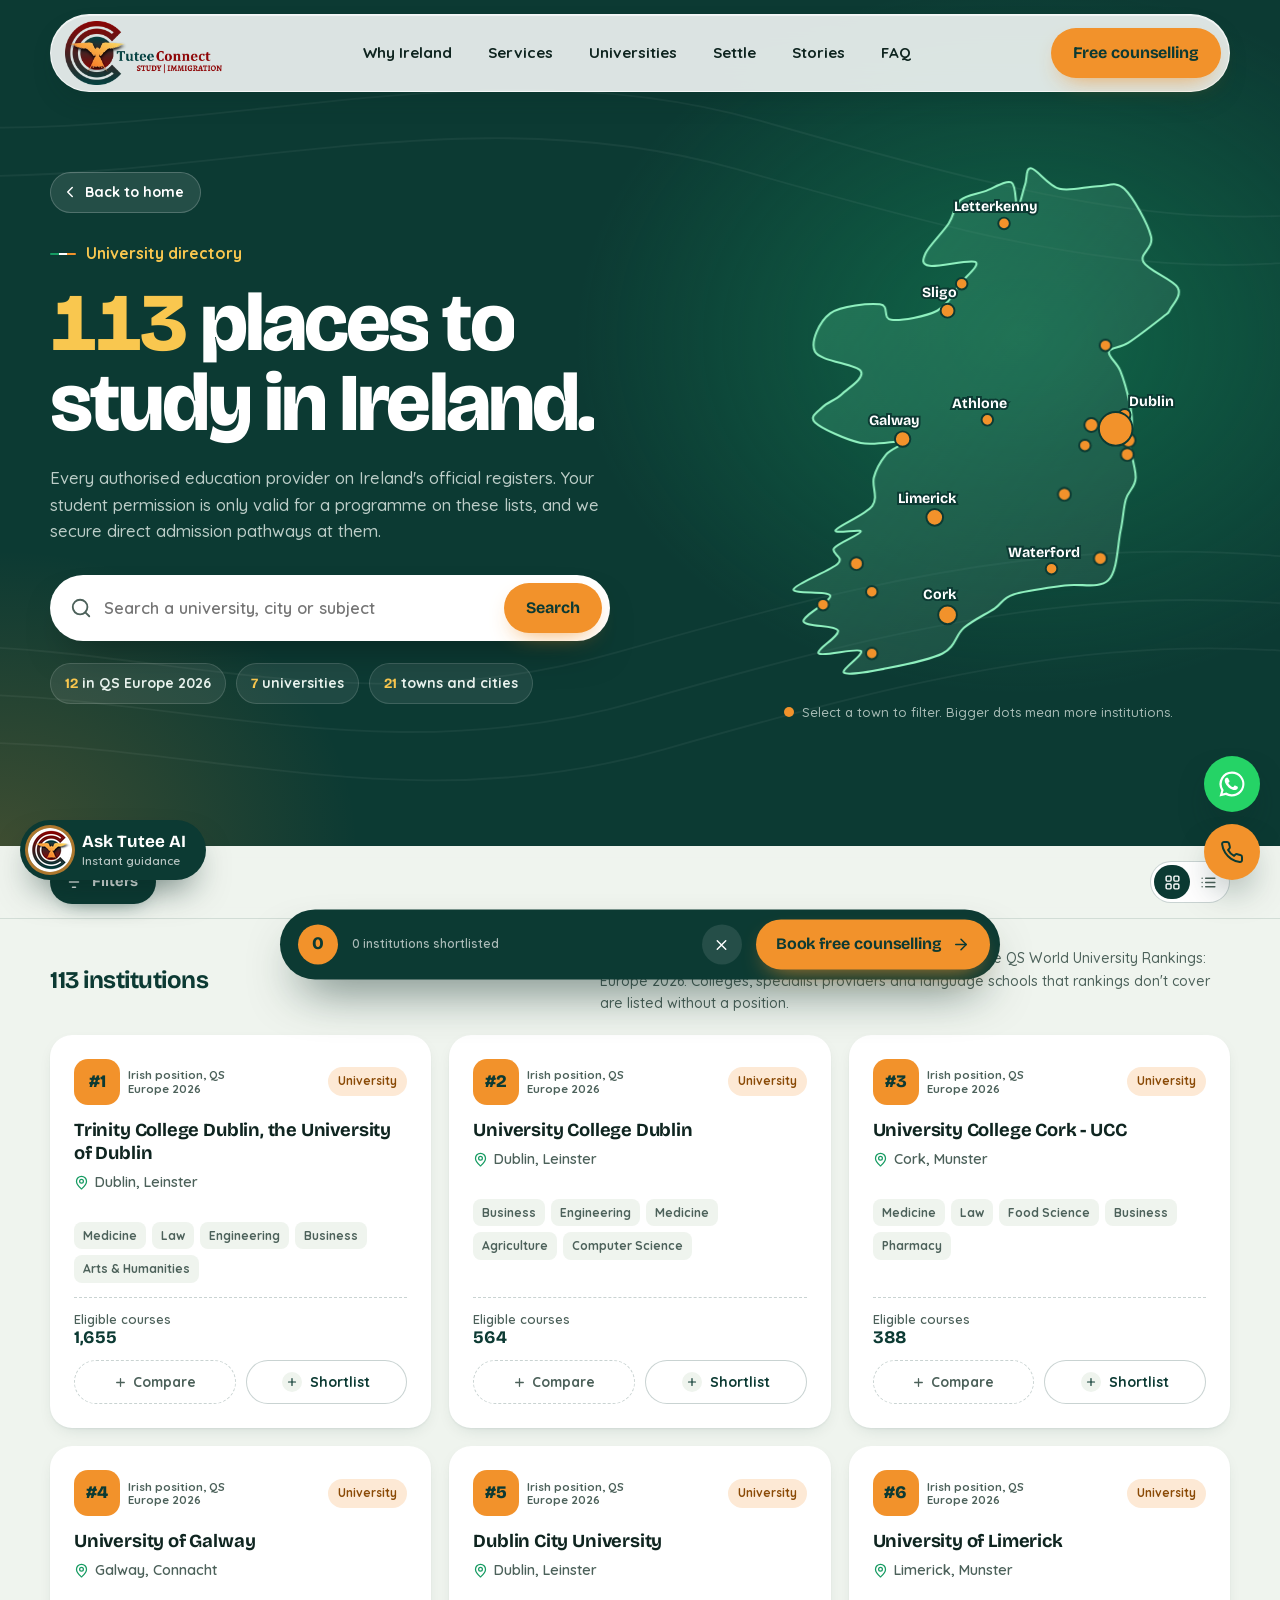
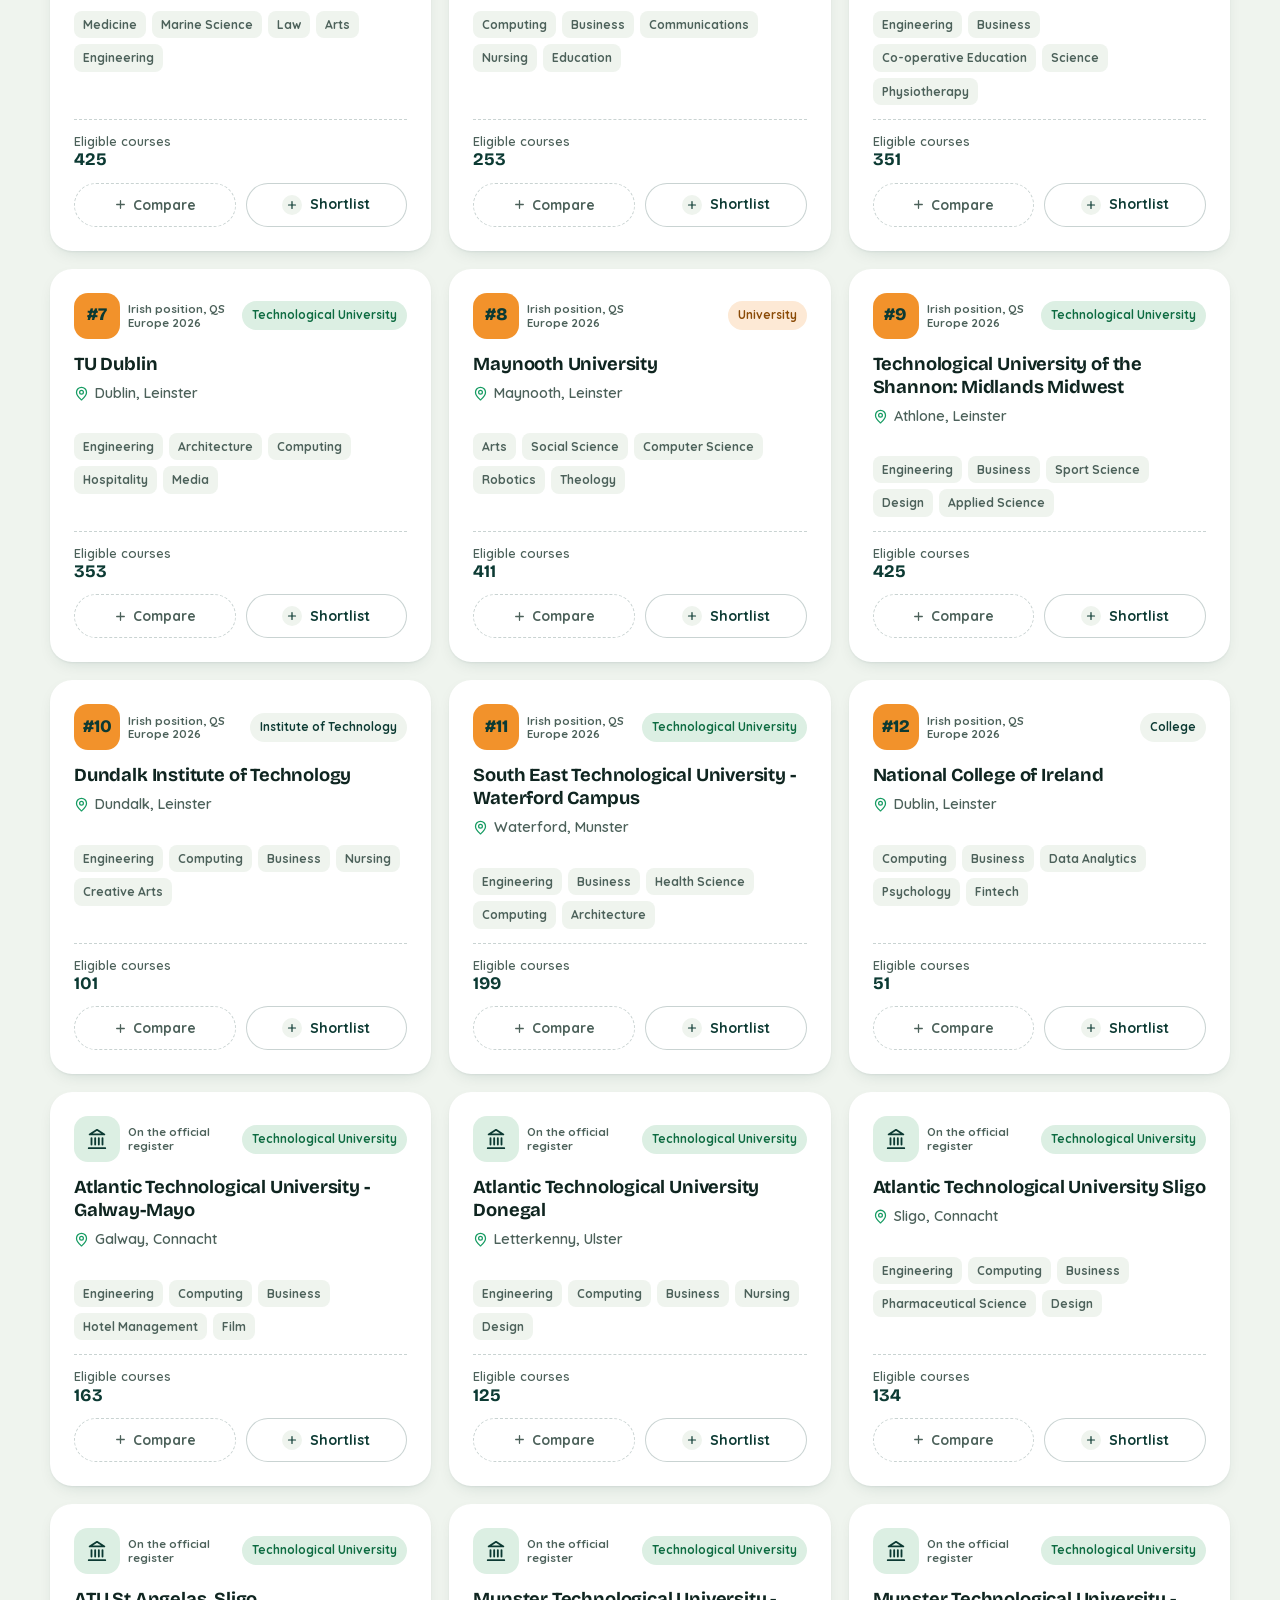
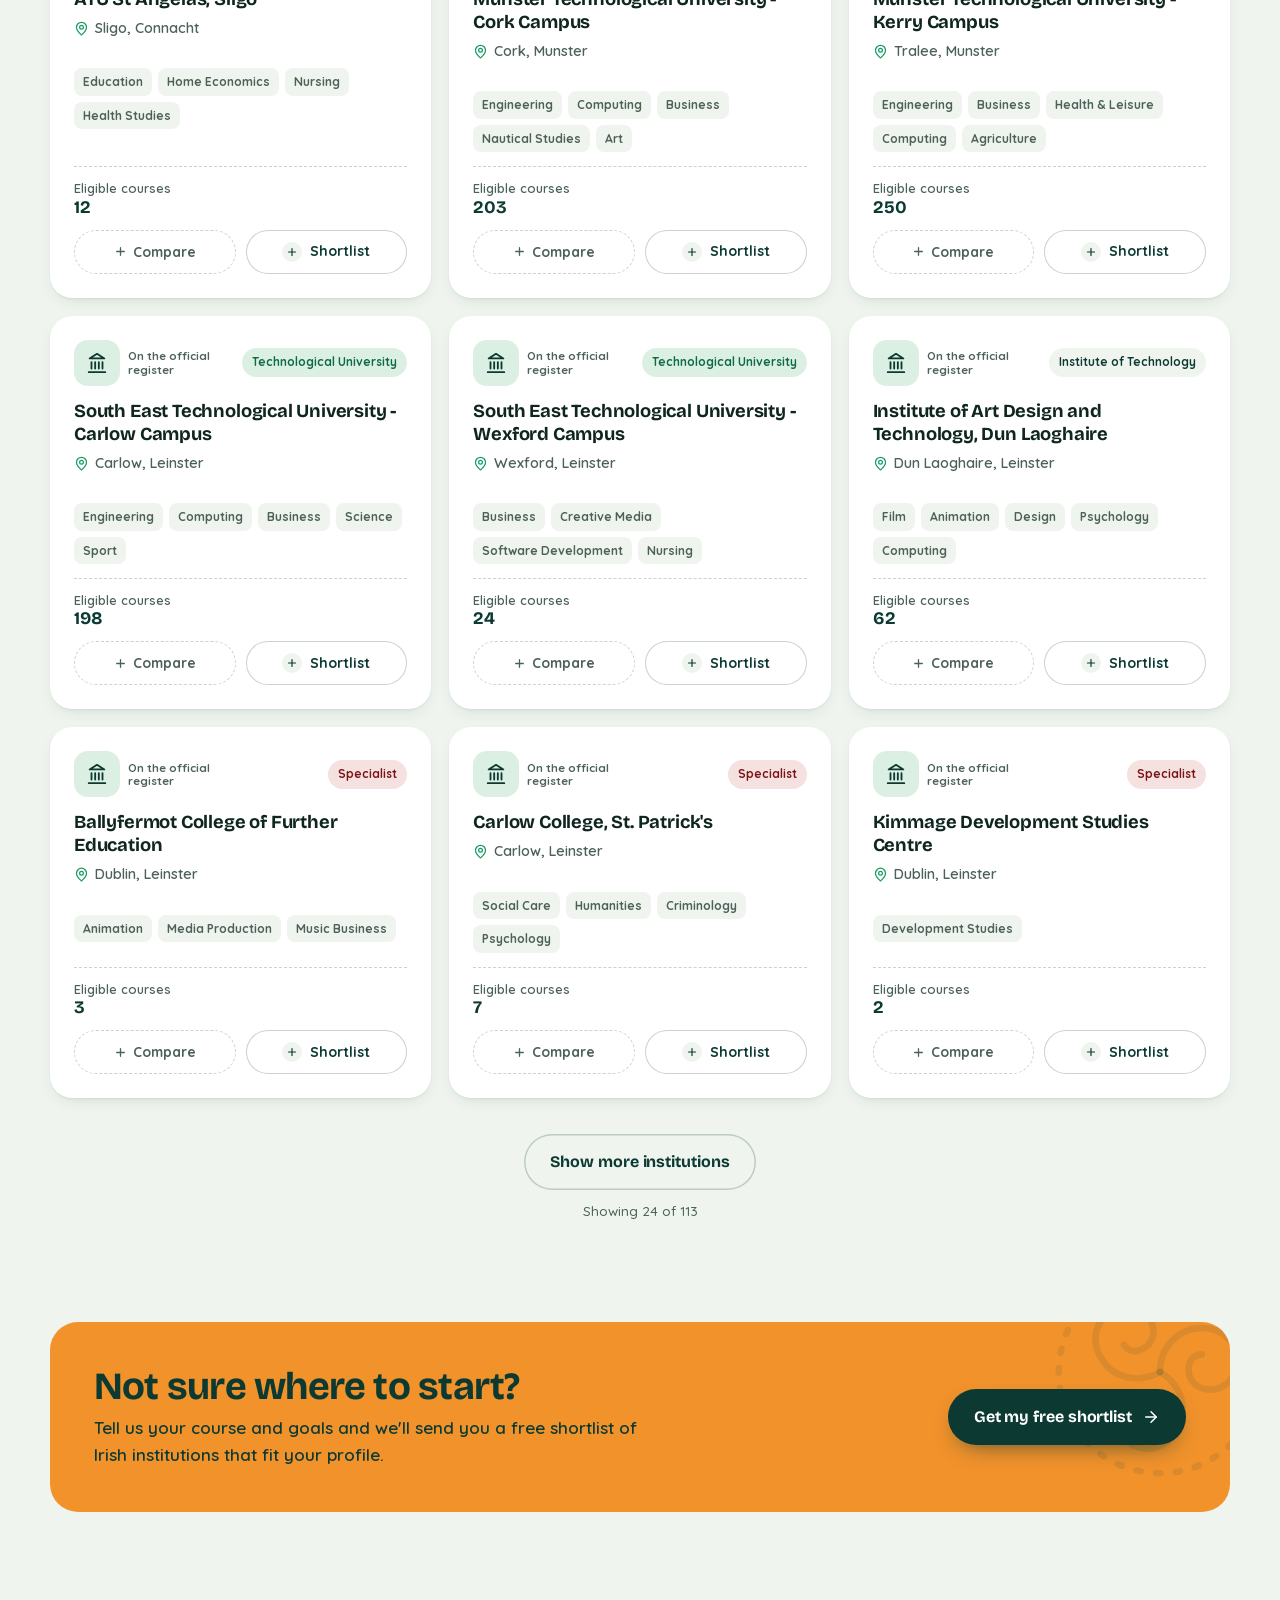
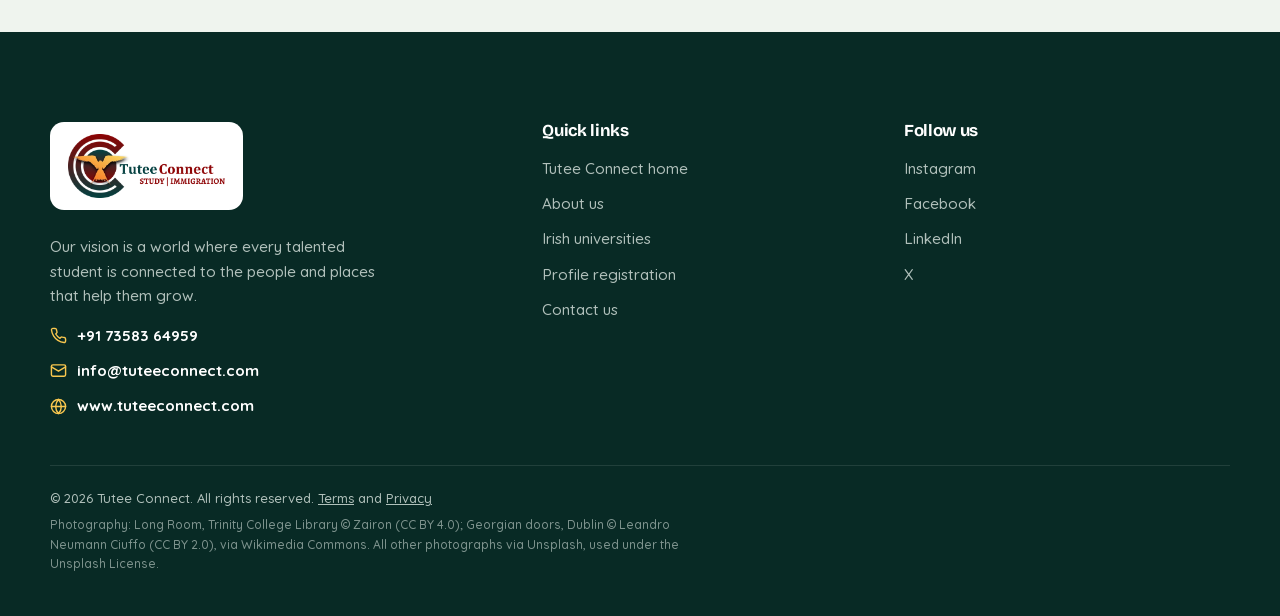
==== commit 8b19994c: "Logo Fix" ====
--- a/universities.html
+++ b/universities.html
@@ -87,7 +87,7 @@
 <header class="header" data-header>
   <div class="wrap">
     <div class="header__bar">
-      <a class="header__logo" href="./index.html" data-scroll-to="top" aria-label="Tutee Connect home"><img class="header__mark" src="./assets/img/logo/icon-44.png" srcset="./assets/img/logo/icon-44.png 1x, ./assets/img/logo/icon-88.png 2x, ./assets/img/logo/icon-132.png 3x" alt="" width="44" height="44"><span class="wordmark" aria-hidden="true"><span class="wordmark__name"><b>Tutee</b> <i>Connect</i></span><span class="wordmark__tag">STUDY | IMMIGRATION</span></span></a>
+      <a class="header__logo" href="./index.html" data-scroll-to="top" aria-label="Tutee Connect home"><img class="header__brand" src="./assets/img/logo/logo-official-208h.webp" alt="Tutee Connect, Study | Immigration" width="157" height="64"></a>
       <nav class="nav" aria-label="Main">
         <a href="./index.html#why" data-scroll-to="why" data-nav="why">Why Ireland</a>
         <a href="./index.html#services" data-scroll-to="services" data-nav="services">Services</a>
@@ -253,7 +253,7 @@
   <div class="wrap">
     <div class="footer__grid">
       <div class="footer__brand">
-        <span class="footer__logo"><img decoding="async" src="./assets/img/logo/logo-footer-76h.webp" srcset="./assets/img/logo/logo-footer-76h.webp 1x, ./assets/img/logo/logo-footer-152h.webp 2x, ./assets/img/logo/logo-footer-228h.webp 3x" alt="Tutee Connect" width="191" height="76" loading="lazy"></span>
+        <span class="footer__logo"><img decoding="async" src="./assets/img/logo/logo-official-208h.webp" alt="Tutee Connect" width="157" height="64" loading="lazy"></span>
         <p>Our vision is a world where every talented student is connected to the people and places that help them grow.</p>
         <ul class="footer__contact">
           <li><a href="tel:+917358364959"><svg aria-hidden="true"><use href="#i-phone"/></svg>+91 73583 64959</a></li>
--- a/assets/css/site.css
+++ b/assets/css/site.css
@@ -127,7 +127,7 @@
 .header.is-hidden { transform: translateY(-140%); }
 .header__bar {
   display: flex; align-items: center; justify-content: space-between; gap: 16px;
-  padding: 8px 8px 8px 18px; border-radius: 999px;
+  padding: 6px 8px 6px 14px; border-radius: 999px;
   background: rgba(255, 255, 255, 0.86);
   -webkit-backdrop-filter: blur(14px) saturate(1.4); backdrop-filter: blur(14px) saturate(1.4);
   box-shadow: 0 1px 0 rgba(255,255,255,.6) inset, 0 12px 32px -16px rgba(8, 40, 34, 0.45);
@@ -135,17 +135,10 @@
   transition: box-shadow .35s, background-color .35s;
 }
 .header.is-scrolled .header__bar { background: rgba(255,255,255,0.95); box-shadow: 0 12px 32px -14px rgba(8, 40, 34, 0.35); }
-/* Header logo: the symbol is an image; the wordmark is live text in Alegreya
-   (the logo's own typeface) and the logo's exact colours, so it stays sharp at
-   any size instead of shrinking a picture of text to a few pixels. */
-.header__logo { display: inline-flex; align-items: center; gap: 2px; text-decoration: none; }
-.header__mark { width: 44px; height: 44px; flex: none; }
-.wordmark { display: inline-grid; font-family: 'Alegreya', Georgia, serif; font-weight: 700; line-height: 1; }
-.wordmark__name { font-size: 21px; letter-spacing: -0.005em; white-space: nowrap; }
-.wordmark__name b, .wordmark__name i { font-weight: 700; font-style: normal; }
-.wordmark__name b { color: #054041; }
-.wordmark__name i { color: #8c0304; }
-.wordmark__tag { justify-self: end; margin-top: 2px; font-size: 9.5px; letter-spacing: .045em; color: #8c0304; white-space: nowrap; }
+/* Header logo: the official artwork, unaltered, pre-sized 1x-4x from the master. */
+.header__logo { display: inline-flex; align-items: center; text-decoration: none; }
+.header__brand { height: 64px; width: auto; display: block; }
+@media (max-width: 640px) { .header__brand { height: 50px; } }
 .nav { display: flex; gap: 4px; align-items: center; }
 .nav a, .nav button {
   position: relative; padding: 10px 16px; border: 0; background: none; border-radius: 999px;
@@ -1077,8 +1070,9 @@
 .footer__grid { display: grid; grid-template-columns: 1.4fr 1fr 1fr; gap: 36px; }
 /* logo-dark-*.webp: the dark-background version of the logo (cream between and
    around the rings, lighter teal and brighter red lettering), pre-sized 1x/2x/3x. */
-.footer__logo { display: inline-block; margin-bottom: 18px; }
-.footer__logo img { height: 76px; width: auto; }
+/* The official logo is drawn for light backgrounds, so it sits on a white plate. */
+.footer__logo { display: inline-block; margin-bottom: 18px; padding: 12px 18px; background: #fff; border-radius: 14px; }
+.footer__logo img { height: 64px; width: auto; display: block; }
 /* On dark green the icon's teal and claret rings need a fine light keyline to read. */
 /* On dark green the chat launcher and chat header use icon-dark-*.png (cream between the rings). */
 .footer__contact { list-style: none; margin: 16px 0 0; padding: 0; display: grid; gap: 8px; font-size: .92rem; }
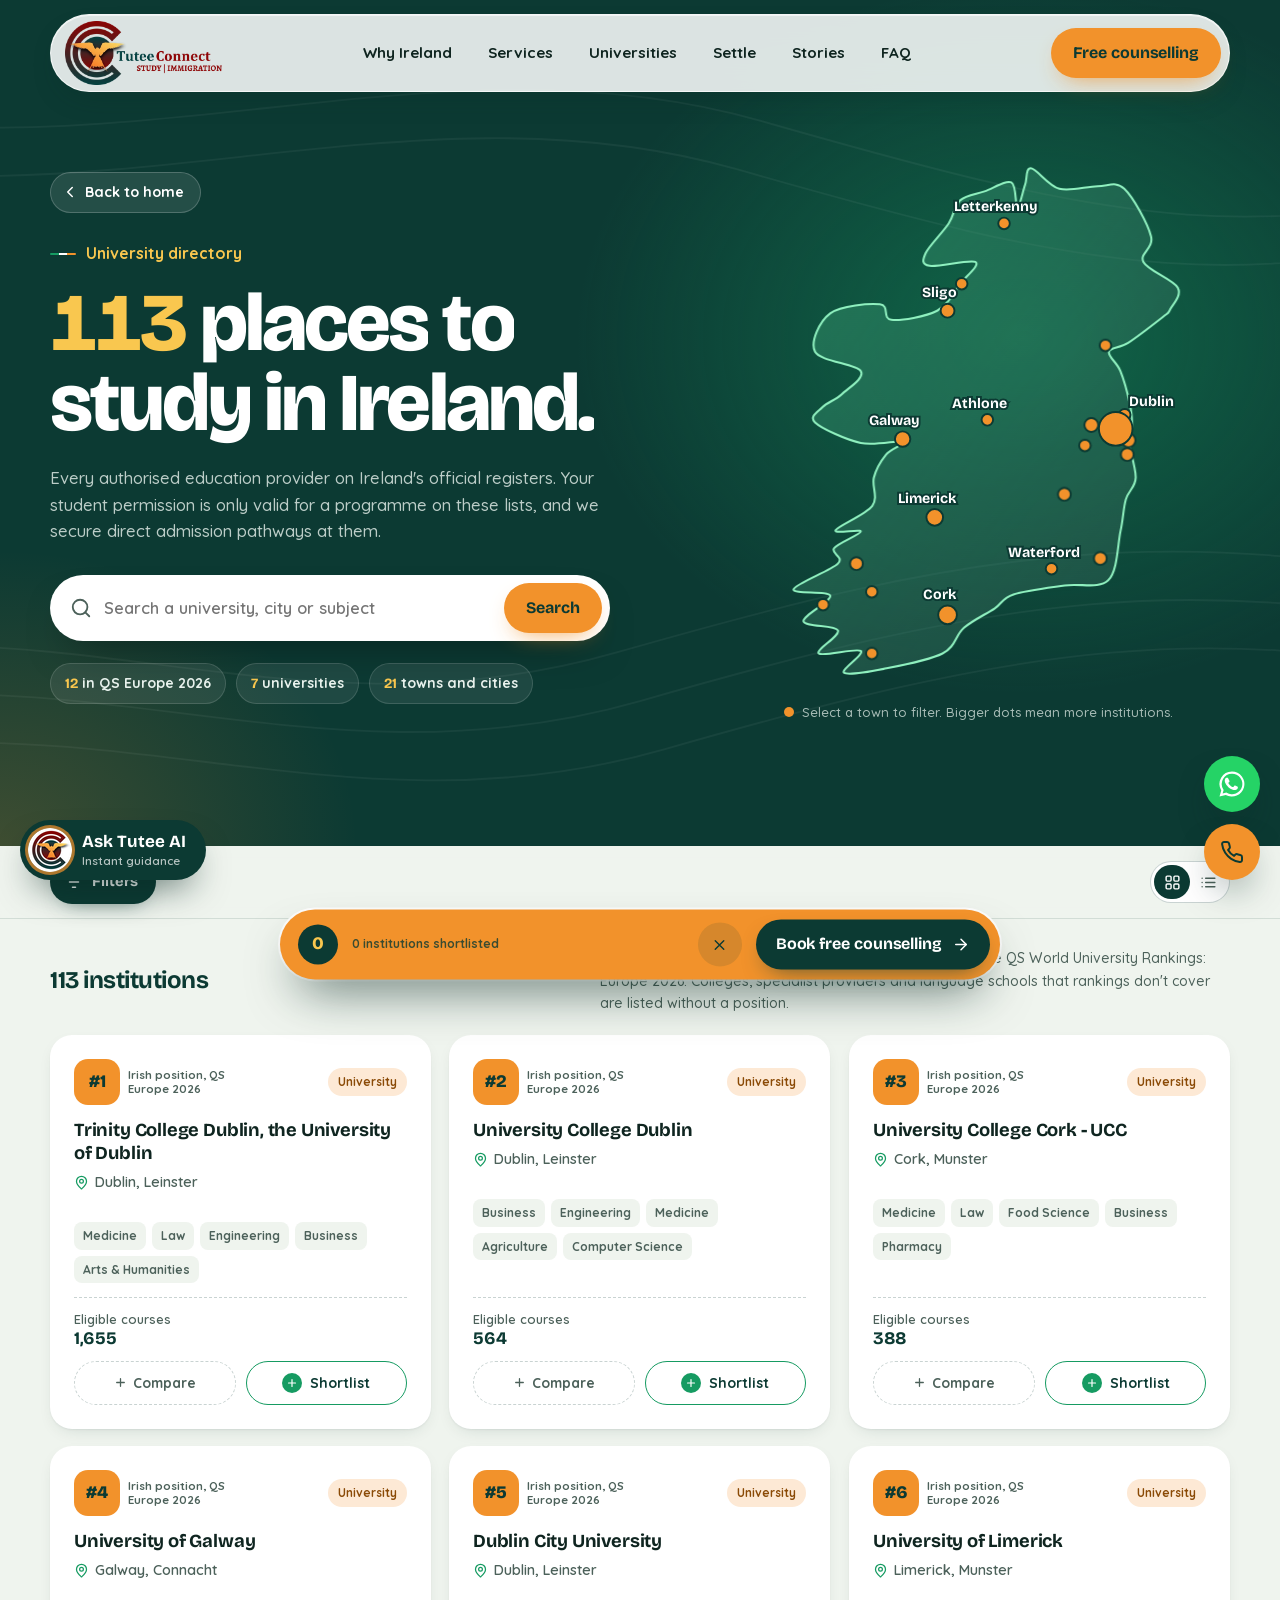
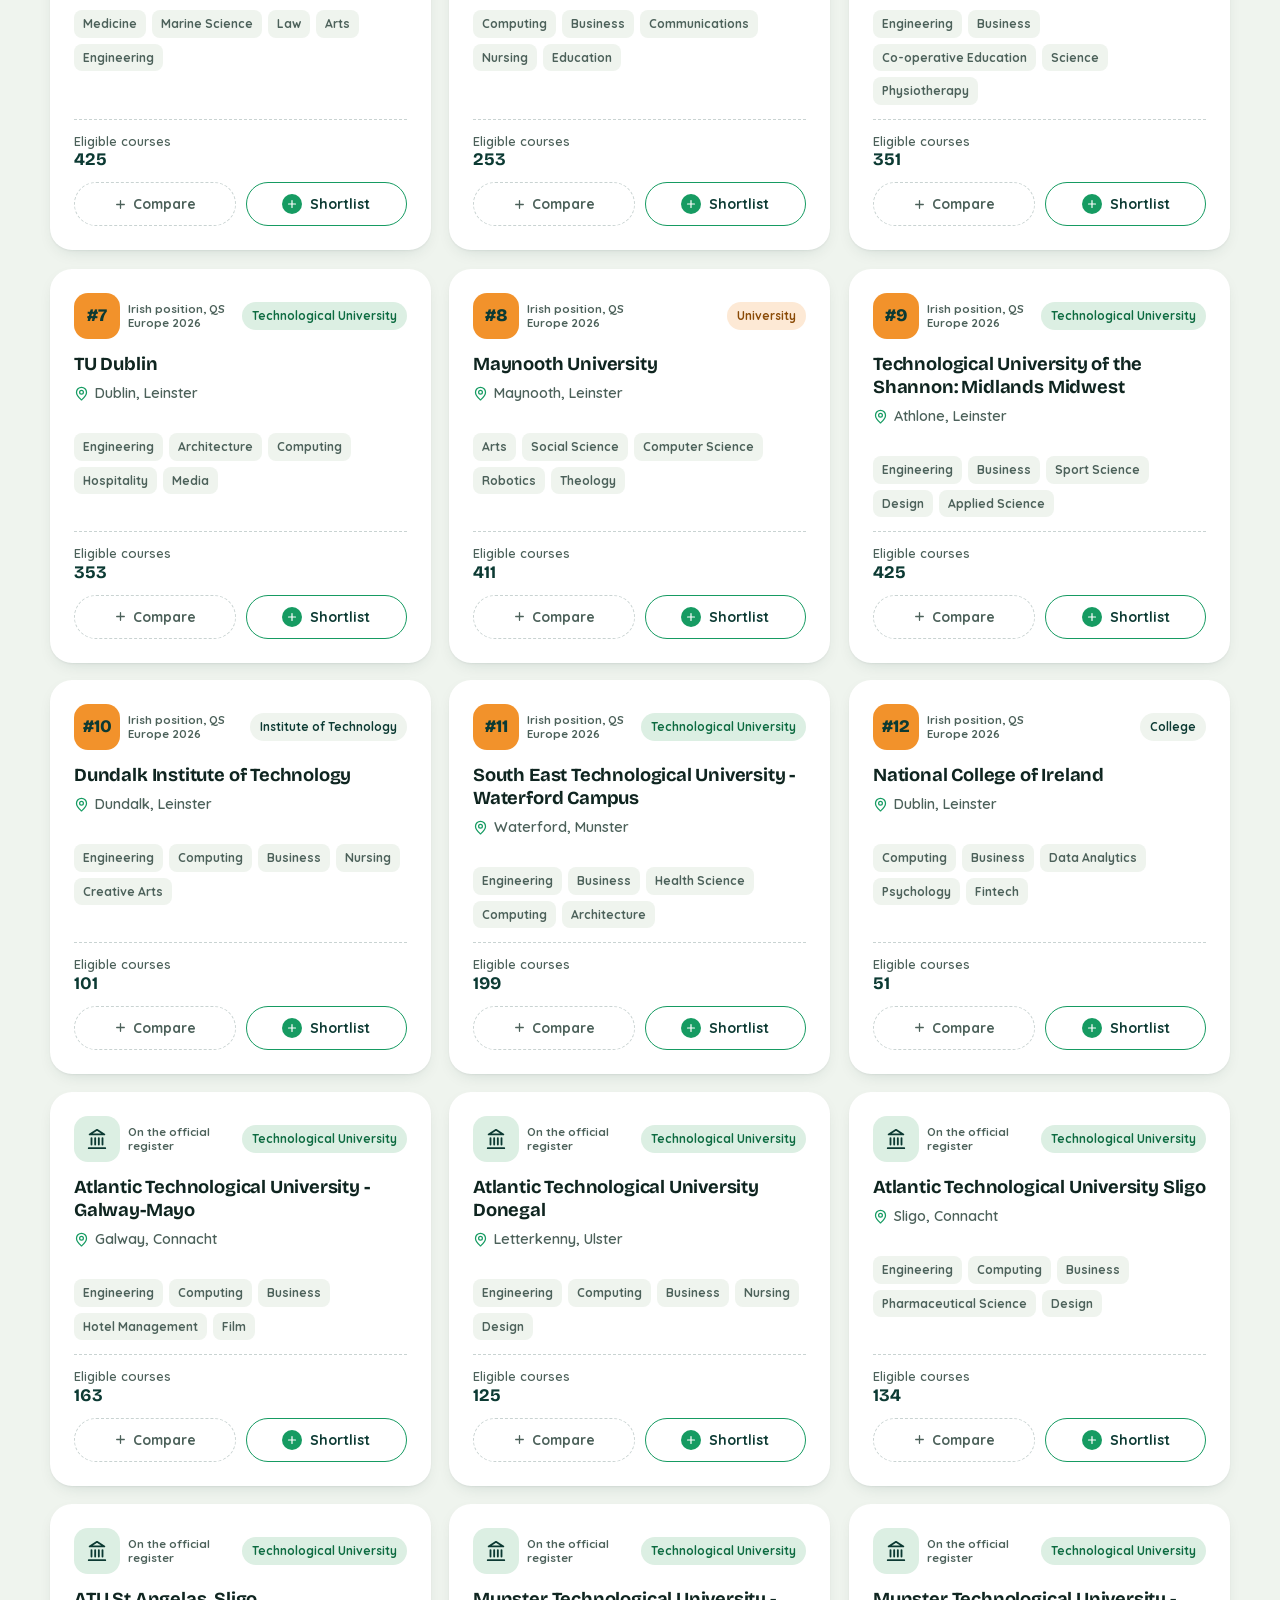
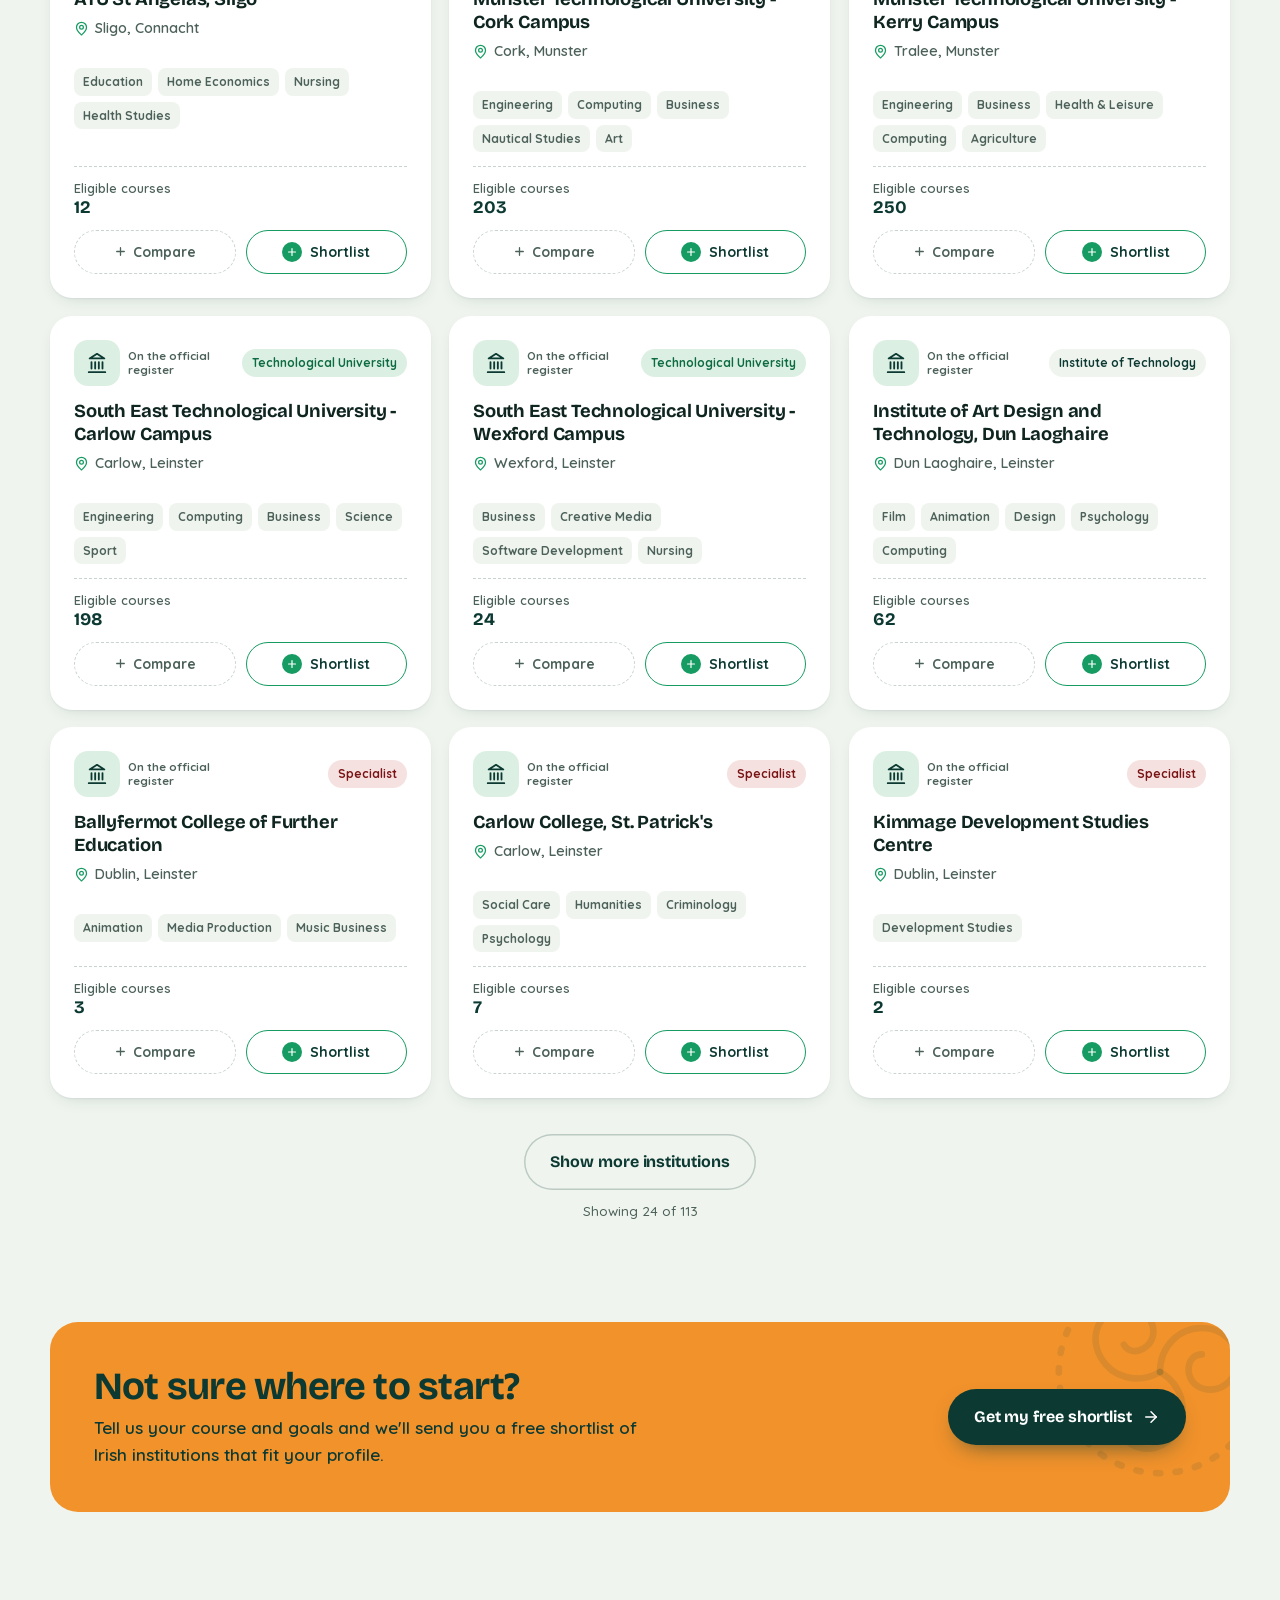
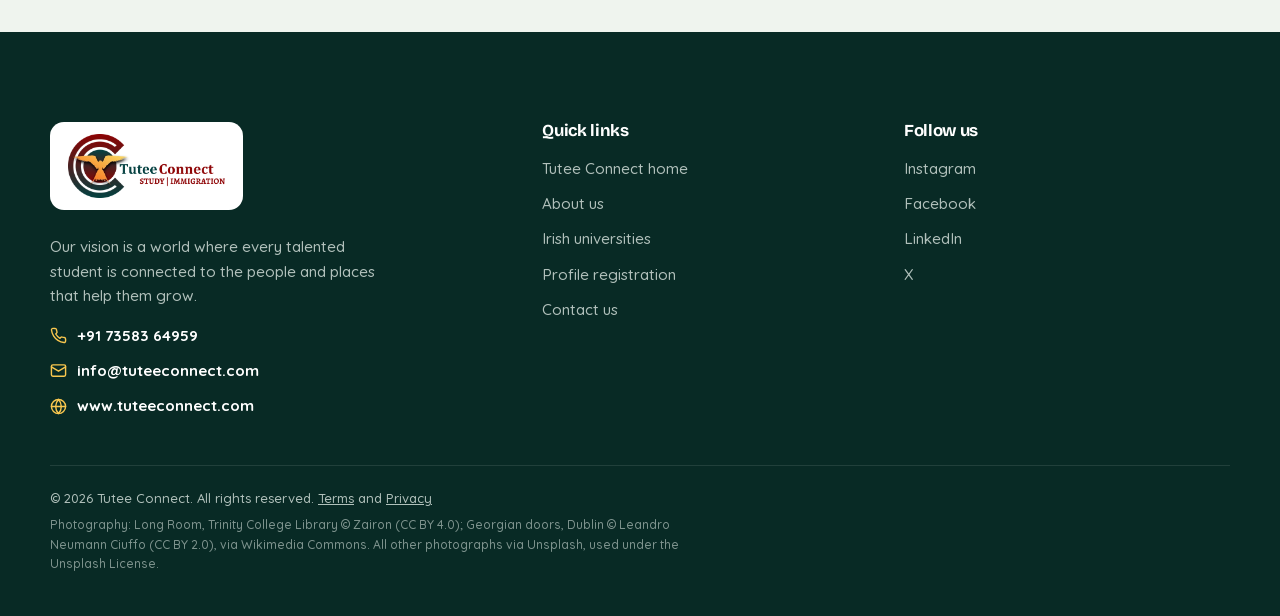
==== commit e1f30337: "Shortlist: chips in the form, floating shortlist button, plans-first steps One shared shortlist stor" ====
--- a/universities.html
+++ b/universities.html
@@ -241,11 +241,11 @@
 </main>
 
 <!-- Shortlist tray -->
-<div class="tray" data-tray aria-live="polite">
+<div class="tray" data-tray>
   <span class="tray__count" data-tray-count>0</span>
-  <div class="tray__names" data-tray-names></div>
+  <div class="tray__names" data-tray-names aria-live="polite"></div>
   <button class="tray__clear" type="button" data-tray-clear aria-label="Clear shortlist"><svg><use href="#i-x"/></svg></button>
-  <button class="btn" type="button" data-tray-apply>Book free counselling <svg><use href="#i-arrow"/></svg></button>
+  <button class="btn btn--dark" type="button" data-tray-apply>Book free counselling <svg><use href="#i-arrow"/></svg></button>
 </div>
 
 
--- a/assets/css/site.css
+++ b/assets/css/site.css
@@ -674,6 +674,7 @@
 .pass__barcode { height: 44px; margin: 0 22px 18px; opacity: .85; background: repeating-linear-gradient(90deg, var(--forest) 0 2px, transparent 2px 4px, var(--forest) 4px 7px, transparent 7px 9px, var(--forest) 9px 10px, transparent 10px 13px, var(--forest) 13px 16px, transparent 16px 17px); }
 .pass__cta { padding: 0 22px 22px; display: grid; gap: 10px; }
 .pass__cta .btn { width: 100%; white-space: normal; text-align: center; }
+.pass__cta .pick { justify-content: center; min-height: 48px; font-size: .95rem; }
 @media (max-width: 960px) {
   .board-wrap { grid-template-columns: 1fr; }
   .pass--big { position: relative; top: 0; order: -1; max-width: 460px; width: 100%; justify-self: center; }
@@ -1308,13 +1309,20 @@
 .ucard__foot { margin-top: auto; display: flex; align-items: center; justify-content: space-between; gap: 12px; padding-top: 14px; border-top: 1px dashed var(--line-strong); }
 .ucard__foot div { font-size: .8rem; color: var(--muted); font-weight: 600; line-height: 1.2; }
 .ucard__foot div b { display: block; font-family: var(--f-display); font-size: 1.1rem; color: var(--forest); }
-.pick { display: inline-flex; align-items: center; gap: 8px; padding: 10px 16px; border-radius: 999px; border: 1.5px solid var(--line-strong); background: #fff; font-weight: 700; font-size: .88rem; color: var(--forest); transition: background-color .25s, color .25s, border-color .25s, transform .2s; }
-.pick:hover { border-color: var(--forest); }
+/* Shortlist: a shamrock outline and a filled + so it reads as the card's main
+   control next to the neutral Compare button; solid shamrock once shortlisted. */
+.pick { display: inline-flex; align-items: center; gap: 8px; padding: 10px 16px; border-radius: 999px; border: 1.5px solid var(--shamrock); background: #fff; font-weight: 700; font-size: .88rem; color: var(--forest); transition: background-color .25s, color .25s, border-color .25s, transform .2s; }
+.pick:hover { background: var(--mint); }
 .pick:active { transform: scale(.95); }
-.pick i { width: 20px; height: 20px; border-radius: 50%; display: grid; place-items: center; background: var(--mist); transition: background-color .25s, transform .4s var(--ease); }
+.pick i { position: relative; width: 20px; height: 20px; border-radius: 50%; display: grid; place-items: center; background: var(--shamrock); color: #fff; transition: background-color .25s, transform .4s var(--ease); }
 .pick i svg { width: 12px; height: 12px; }
 .pick[aria-pressed="true"] { background: var(--shamrock); border-color: var(--shamrock); color: #fff; }
 .pick[aria-pressed="true"] i { background: #fff; color: var(--shamrock); transform: rotate(360deg); }
+/* Attention cue: a soft ring leaves the + once every 7s, staggered card to
+   card by --i so they never pulse together. Stops once shortlisted. */
+.pick i::after { content: ''; position: absolute; inset: -3px; border-radius: 50%; border: 2px solid var(--shamrock); opacity: 0; pointer-events: none; }
+.pick[aria-pressed="false"] i::after { animation: pickPing 7s var(--ease) calc(1.5s + var(--i, 0) * .55s) infinite; }
+@keyframes pickPing { 0% { opacity: .8; transform: scale(1); } 16%, 100% { opacity: 0; transform: scale(2.2); } }
 .ugrid.is-list .ucard { display: grid; grid-template-columns: auto minmax(0, 1fr) auto; align-items: center; gap: 6px 20px; padding: 16px 18px; }
 .ugrid.is-list .ucard__top { grid-row: span 2; }
 .ugrid.is-list .ucard__top .utype { display: none; }
@@ -1335,25 +1343,80 @@
 .cta-band svg.knot { position: absolute; right: -40px; top: -60px; width: 220px; height: 220px; color: rgba(12,58,51,.1); animation: spin 50s linear infinite; }
 @media (max-width: 760px) { .cta-band { grid-template-columns: 1fr; } }
 
-.tray { position: fixed; left: 50%; bottom: 18px; z-index: 90; width: min(calc(100% - 28px), 720px); display: flex; align-items: center; gap: 14px; padding: 10px 10px 10px 18px; border-radius: 999px; background: var(--forest); color: #fff; box-shadow: 0 24px 50px -20px rgba(8,40,34,.8); transform: translate(-50%, 140%); transition: transform .55s var(--ease); }
+/* Shortlist tray: the site's CTA amber with a white rim, so it stands out on
+   the light results and the dark footer alike; its button is the dark one. */
+.tray { position: fixed; left: 50%; bottom: 18px; z-index: 90; width: min(calc(100% - 28px), 720px); display: flex; align-items: center; gap: 14px; padding: 10px 10px 10px 18px; border-radius: 999px; background: var(--amber); color: var(--forest); box-shadow: 0 24px 50px -18px rgba(8,40,34,.75), 0 0 0 2px rgba(255,255,255,.9); transform: translate(-50%, 140%); transition: transform .55s var(--ease); }
 .tray.is-on { transform: translate(-50%, 0); }
-.tray__count { flex: none; width: 40px; height: 40px; border-radius: 50%; display: grid; place-items: center; background: var(--amber); color: var(--forest); font-family: var(--f-display); font-weight: 800; font-size: 1.1rem; }
-.tray__count.bump { animation: bump .4s cubic-bezier(.3,1.6,.5,1); }
+.tray__count { position: relative; flex: none; width: 40px; height: 40px; border-radius: 50%; display: grid; place-items: center; background: var(--forest); color: var(--gold); font-family: var(--f-display); font-weight: 800; font-size: 1.1rem; }
 @keyframes bump { 50% { transform: scale(1.3); } }
 .tray__names { flex: 1; min-width: 0; font-weight: 700; font-size: .9rem; overflow-wrap: break-word; }
-.tray__names small { display: block; font-weight: 600; font-size: .76rem; opacity: .65; }
-.tray .btn { padding: 12px 20px; flex: none; }
-.tray__clear { flex: none; width: 40px; height: 40px; border-radius: 50%; border: 0; background: rgba(255,255,255,.1); color: #fff; display: grid; place-items: center; }
+.tray__names small { display: block; font-weight: 700; font-size: .76rem; opacity: .8; }
+.tray__added { font-family: var(--f-display); font-weight: 800; }
+.tray .btn { padding: 12px 20px; flex: none; min-height: 48px; }
+.tray__clear { flex: none; width: 44px; height: 44px; border-radius: 50%; border: 0; background: rgba(12,58,51,.12); color: var(--forest); display: grid; place-items: center; transition: background-color .25s; }
+.tray__clear:hover { background: rgba(12,58,51,.22); }
 .tray__clear svg { width: 17px; height: 17px; }
+
+/* Shortlist notices (this tray, the home page's floating button): on every
+   add the box pops, the count flips and a ring ripples out; a removal just
+   settles the count; a soft glow every ~10s until the first click (.is-idle). */
+.tray.is-bump { animation: trayPop .45s cubic-bezier(.3,1.6,.5,1); }
+@keyframes trayPop { 45% { scale: 1.04; } }
+.tray__count.is-flip, .slfab__n.is-flip { animation: slFlip .5s cubic-bezier(.3,1.5,.5,1); }
+@keyframes slFlip { 0% { transform: none; } 45% { transform: scale(1.3) rotateX(90deg); } 100% { transform: none; } }
+.tray__count.is-settle, .slfab__n.is-settle { animation: slSettle .35s var(--ease); }
+@keyframes slSettle { from { transform: scale(.82); } }
+.tray__count::after { content: ''; position: absolute; inset: 0; border-radius: 50%; border: 2px solid var(--forest); opacity: 0; pointer-events: none; }
+.tray.is-bump .tray__count::after { animation: slRipple .7s ease-out; }
+@keyframes slRipple { from { opacity: .9; transform: none; } to { opacity: 0; transform: scale(2); } }
+.tray::before, .slfab::before { content: ''; position: absolute; inset: 0; border-radius: inherit; box-shadow: 0 0 0 5px rgba(249,199,79,.6), 0 0 34px 8px rgba(242,146,43,.6); opacity: 0; pointer-events: none; }
+.tray.is-idle::before, .slfab.is-idle::before { animation: slGlow 10s ease-in-out 3s infinite; }
+@keyframes slGlow { 0%, 100% { opacity: 0; } 8% { opacity: 1; } 18% { opacity: 0; } }
 @media (max-width: 520px) {
   .tray { border-radius: 22px; flex-wrap: wrap; gap: 10px 12px; padding: 12px; }
   .tray .btn { flex: 1 0 100%; padding: 11px 14px; font-size: .88rem; white-space: normal; }
   /* the names are marked on each card; the tray keeps just the count line so it stays compact */
   .tray__names { font-size: 0; }
   .tray__names small { font-size: .84rem; opacity: .85; }
+  .tray__added { display: block; font-size: .9rem; }
 }
 body.has-tray .dock { bottom: 92px; }
 @media (max-width: 640px) { body.has-tray .dock { bottom: 0; } .tray { bottom: calc(76px + env(safe-area-inset-bottom)); } }
+
+/* ---------- Floating shortlist (home page) ----------
+   Centred between Tutee AI and the call buttons; above the dock where the
+   two would meet. Rests out of sight while the boarding pass is on screen. */
+.slfab {
+  position: fixed; left: 50%; bottom: 20px; z-index: 96; transform: translateX(-50%);
+  display: inline-flex; align-items: center; gap: 12px; min-height: 56px; width: max-content; max-width: min(440px, calc(100vw - 32px));
+  padding: 8px 18px 8px 8px; border-radius: 999px; background: var(--amber); color: var(--forest); text-decoration: none;
+  font-family: var(--f-display); box-shadow: 0 22px 44px -16px rgba(8,40,34,.75), 0 0 0 2px rgba(255,255,255,.9);
+  transition: opacity .35s, transform .45s var(--ease), visibility 0s, background-color .25s;
+}
+.slfab[hidden] { display: none; }
+.slfab:hover { background: var(--amber-2); }
+.slfab.is-away { opacity: 0; visibility: hidden; transform: translate(-50%, 24px); pointer-events: none; transition: opacity .3s, transform .45s var(--ease), visibility 0s .45s; }
+.slfab__n { position: relative; flex: none; width: 40px; height: 40px; border-radius: 50%; display: grid; place-items: center; background: var(--forest); color: var(--gold); font-weight: 800; font-size: 1.1rem; }
+.slfab__txt { min-width: 0; display: grid; line-height: 1.15; }
+.slfab__txt b { font-weight: 800; font-size: 1rem; white-space: nowrap; overflow: hidden; text-overflow: ellipsis; }
+.slfab__txt small { font-family: var(--f-body); font-weight: 700; font-size: .78rem; opacity: .8; white-space: nowrap; }
+.slfab__go { flex: none; width: 18px; height: 18px; transition: transform .35s var(--ease); }
+.slfab:hover .slfab__go { transform: translateX(3px); }
+.slfab.is-enter { animation: slIn .6s cubic-bezier(.3,1.4,.5,1); }
+@keyframes slIn { from { opacity: 0; translate: 0 30px; scale: .85; } }
+.slfab.is-bump { animation: slPop .45s cubic-bezier(.3,1.6,.5,1); }
+@keyframes slPop { 45% { scale: 1.12; } }
+.slfab::after { content: ''; position: absolute; inset: 0; border-radius: inherit; border: 2px solid var(--amber); opacity: 0; pointer-events: none; }
+.slfab.is-bump::after { animation: slRippleWide .7s ease-out; }
+@keyframes slRippleWide { from { opacity: .9; transform: none; } to { opacity: 0; transform: scale(1.12, 1.7); } }
+@media (max-width: 999px) { .slfab { bottom: 96px; } }
+@media (max-width: 640px) { .slfab { bottom: calc(76px + env(safe-area-inset-bottom)); min-height: 52px; } }
+/* Reduced motion: no ping, pop, ripple or glow; the stronger resting colours
+   carry it, and the label still changes to "Added: …" */
+@media (prefers-reduced-motion: reduce) {
+  .pick i::after, .tray::before, .tray__count::after, .slfab::before, .slfab::after { display: none; }
+  .slfab.is-enter, .slfab.is-bump, .tray.is-bump, .tray__count.is-flip, .slfab__n.is-flip, .tray__count.is-settle, .slfab__n.is-settle { animation: none !important; }
+}
 
 .modal { position: fixed; inset: 0; z-index: 150; display: grid; place-items: center; padding: 16px; visibility: hidden; pointer-events: none; }
 .modal.is-open { visibility: visible; pointer-events: auto; }
@@ -1667,10 +1730,16 @@
 .prefs__list { list-style: none; margin: 0 0 8px; padding: 0; display: flex; flex-wrap: wrap; gap: 8px; }
 .prefs__list li { display: inline-flex; align-items: center; gap: 6px; max-width: 100%; padding: 6px 6px 6px 12px; border-radius: 999px; background: var(--mint); color: var(--forest); font-weight: 700; font-size: .84rem; animation: msgIn .3s var(--ease); }
 .prefs__list li span { min-width: 0; overflow: hidden; text-overflow: ellipsis; white-space: nowrap; }
-.prefs__list button { width: 24px; height: 24px; flex: none; border: 0; border-radius: 50%; display: grid; place-items: center; background: #fff; color: var(--forest); transition: background-color .2s, color .2s; }
+.prefs__list button { width: 28px; height: 28px; flex: none; border: 0; border-radius: 50%; display: grid; place-items: center; background: #fff; color: var(--forest); transition: background-color .2s, color .2s; }
 .prefs__list button:hover { background: var(--claret); color: #fff; }
 .prefs__list svg { width: 13px; height: 13px; }
 .prefs__edit { font-size: .82rem; font-weight: 700; color: var(--shamrock); }
+.prefs__list[hidden] { display: none; }
+.prefs__foot { display: flex; flex-wrap: wrap; align-items: baseline; gap: 2px 10px; margin: 0; font-size: .82rem; }
+.prefs__none { color: var(--muted); font-weight: 600; }
+.prefs:not(.is-empty) .prefs__none { display: none; }
+.prefs__edit { display: inline-block; padding: 4px 0; text-underline-offset: 3px; }
+.prefs__edit:hover { color: var(--forest); }
 .note { position: relative; margin-bottom: 14px; }
 .note .topics-label span { font-weight: 600; opacity: .75; }
 .note textarea {
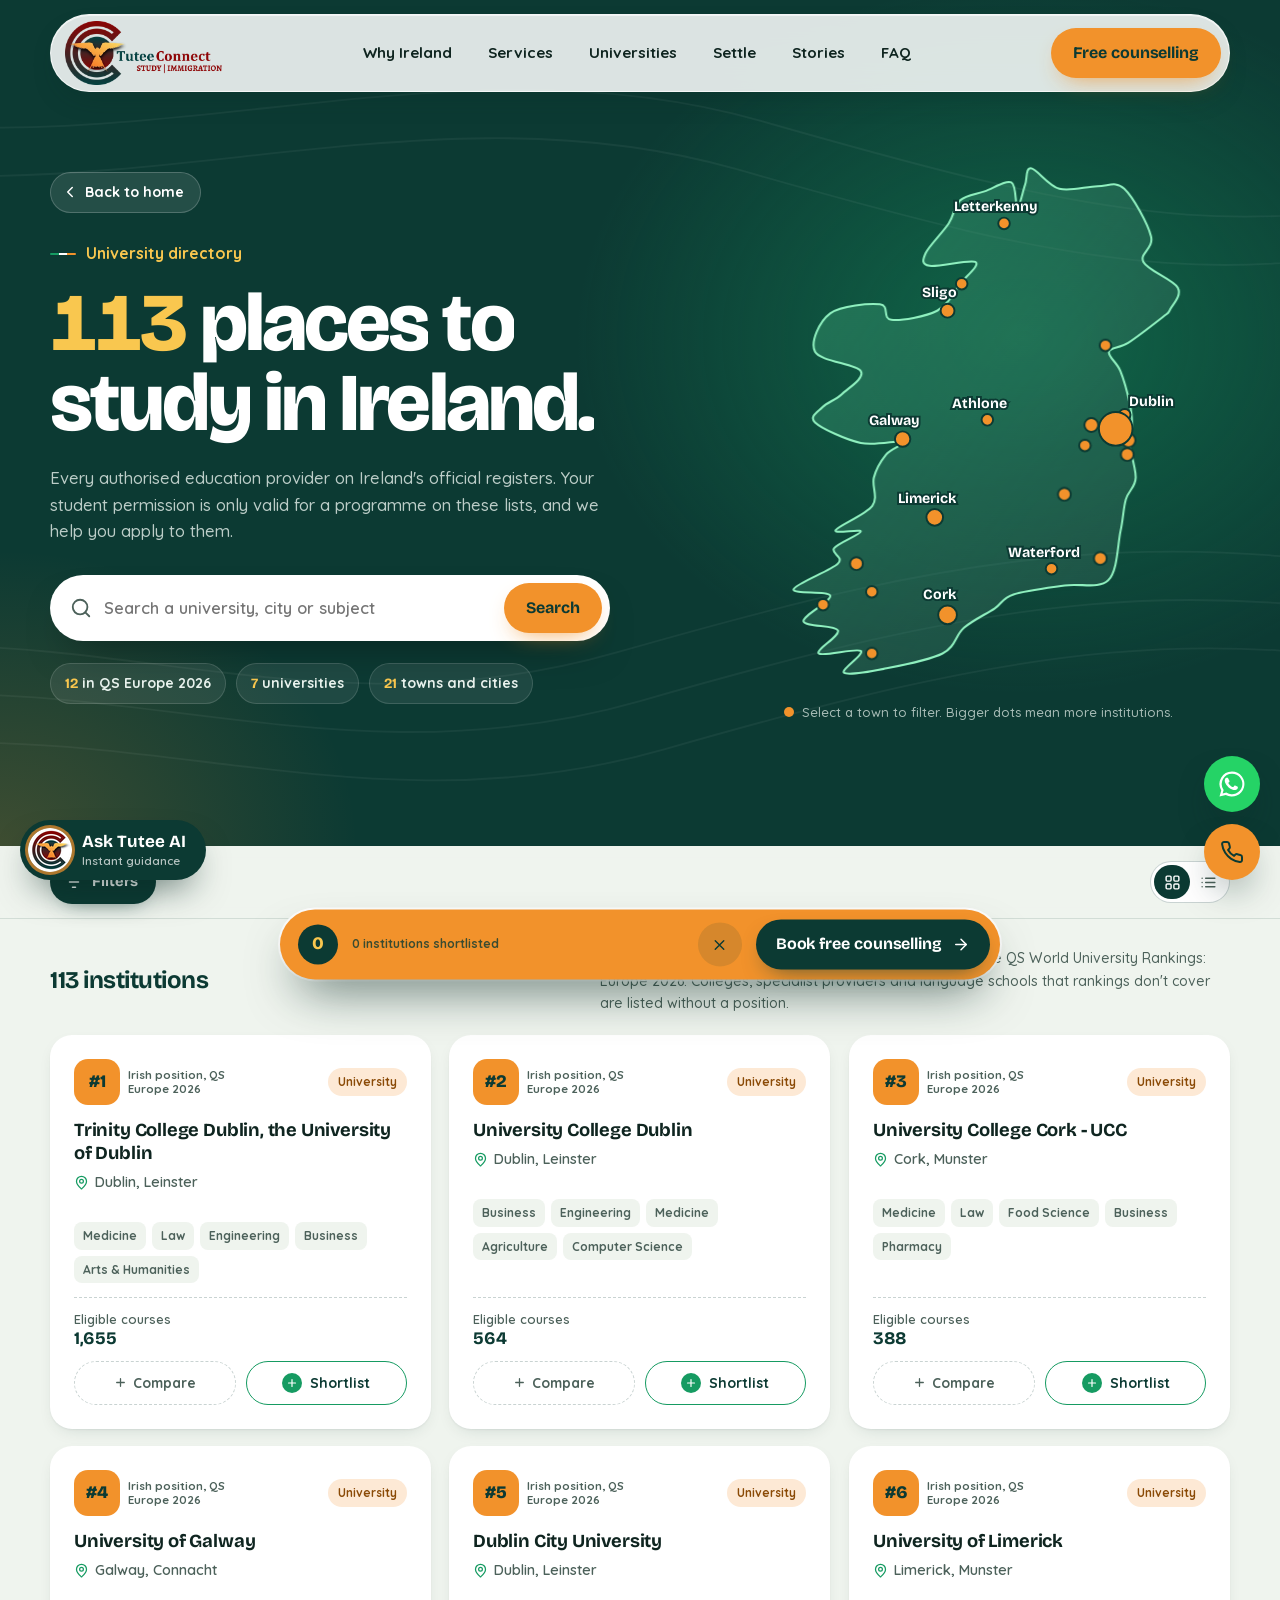
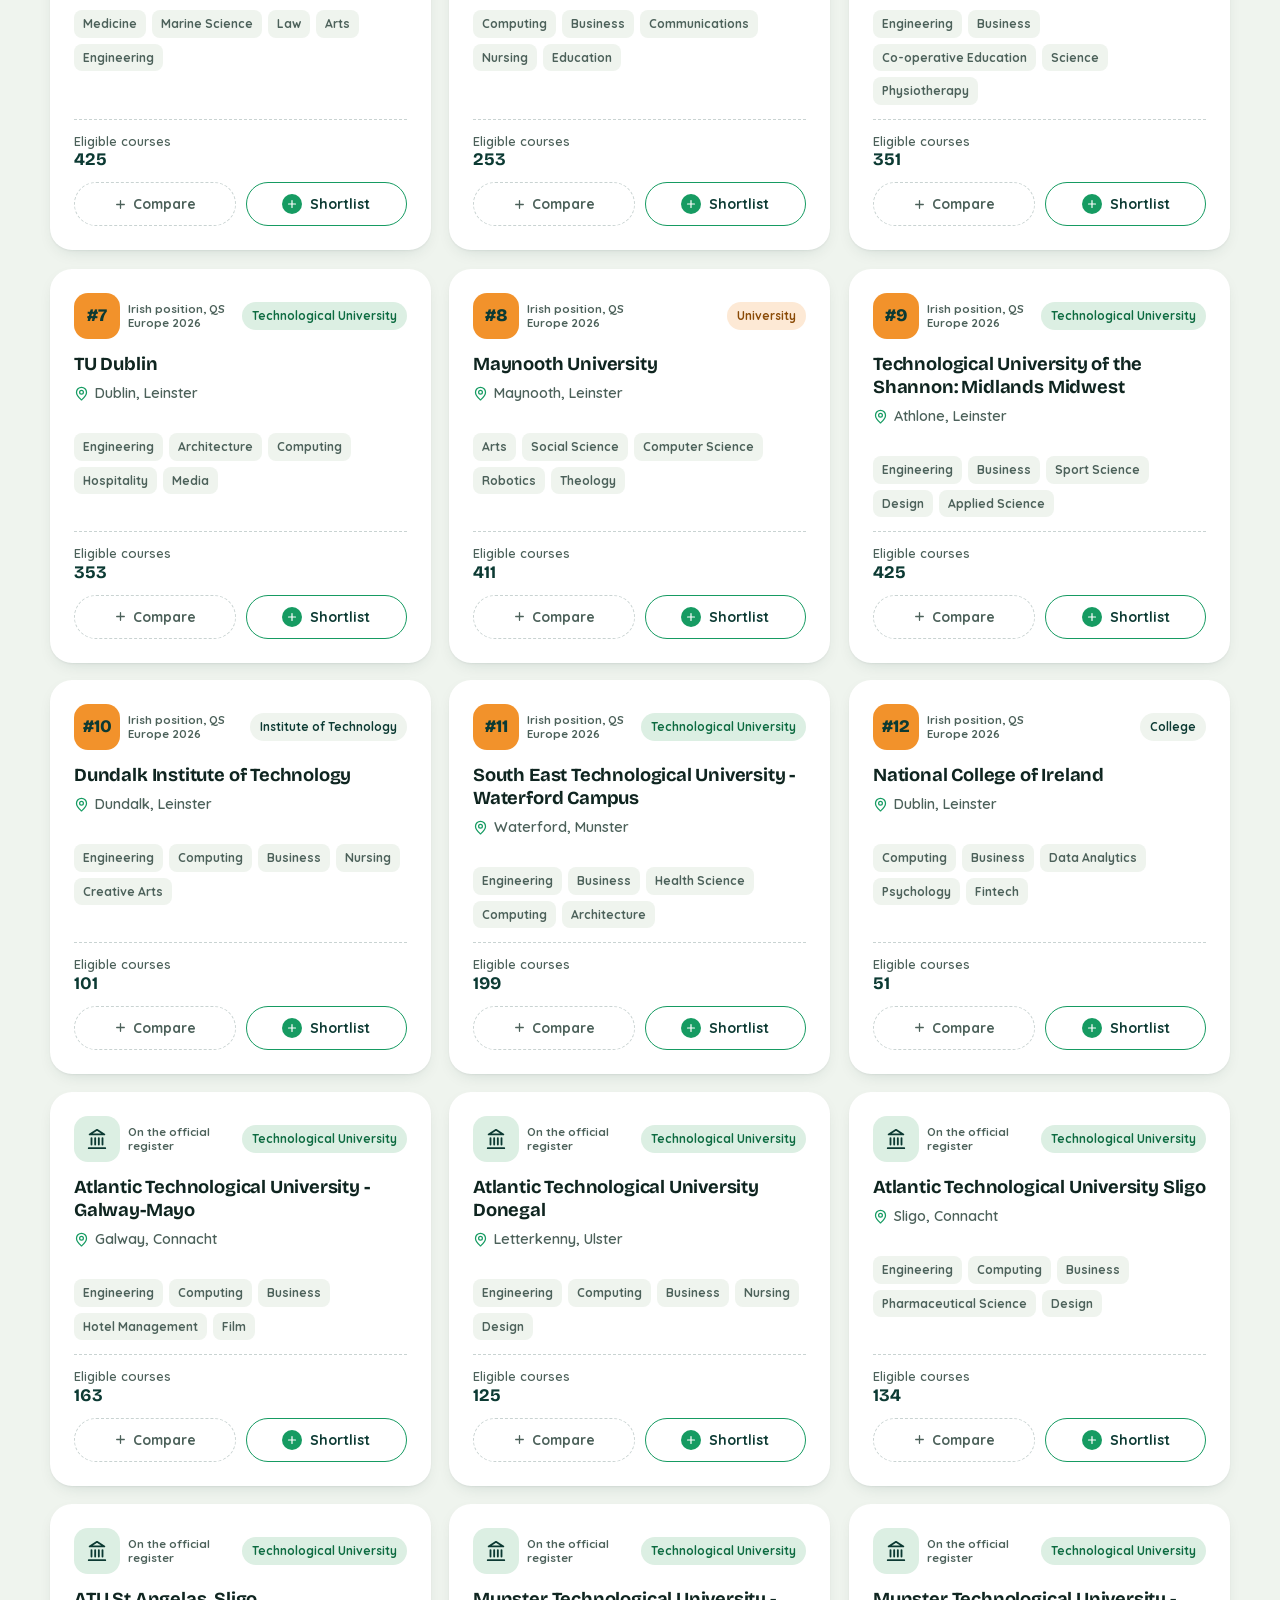
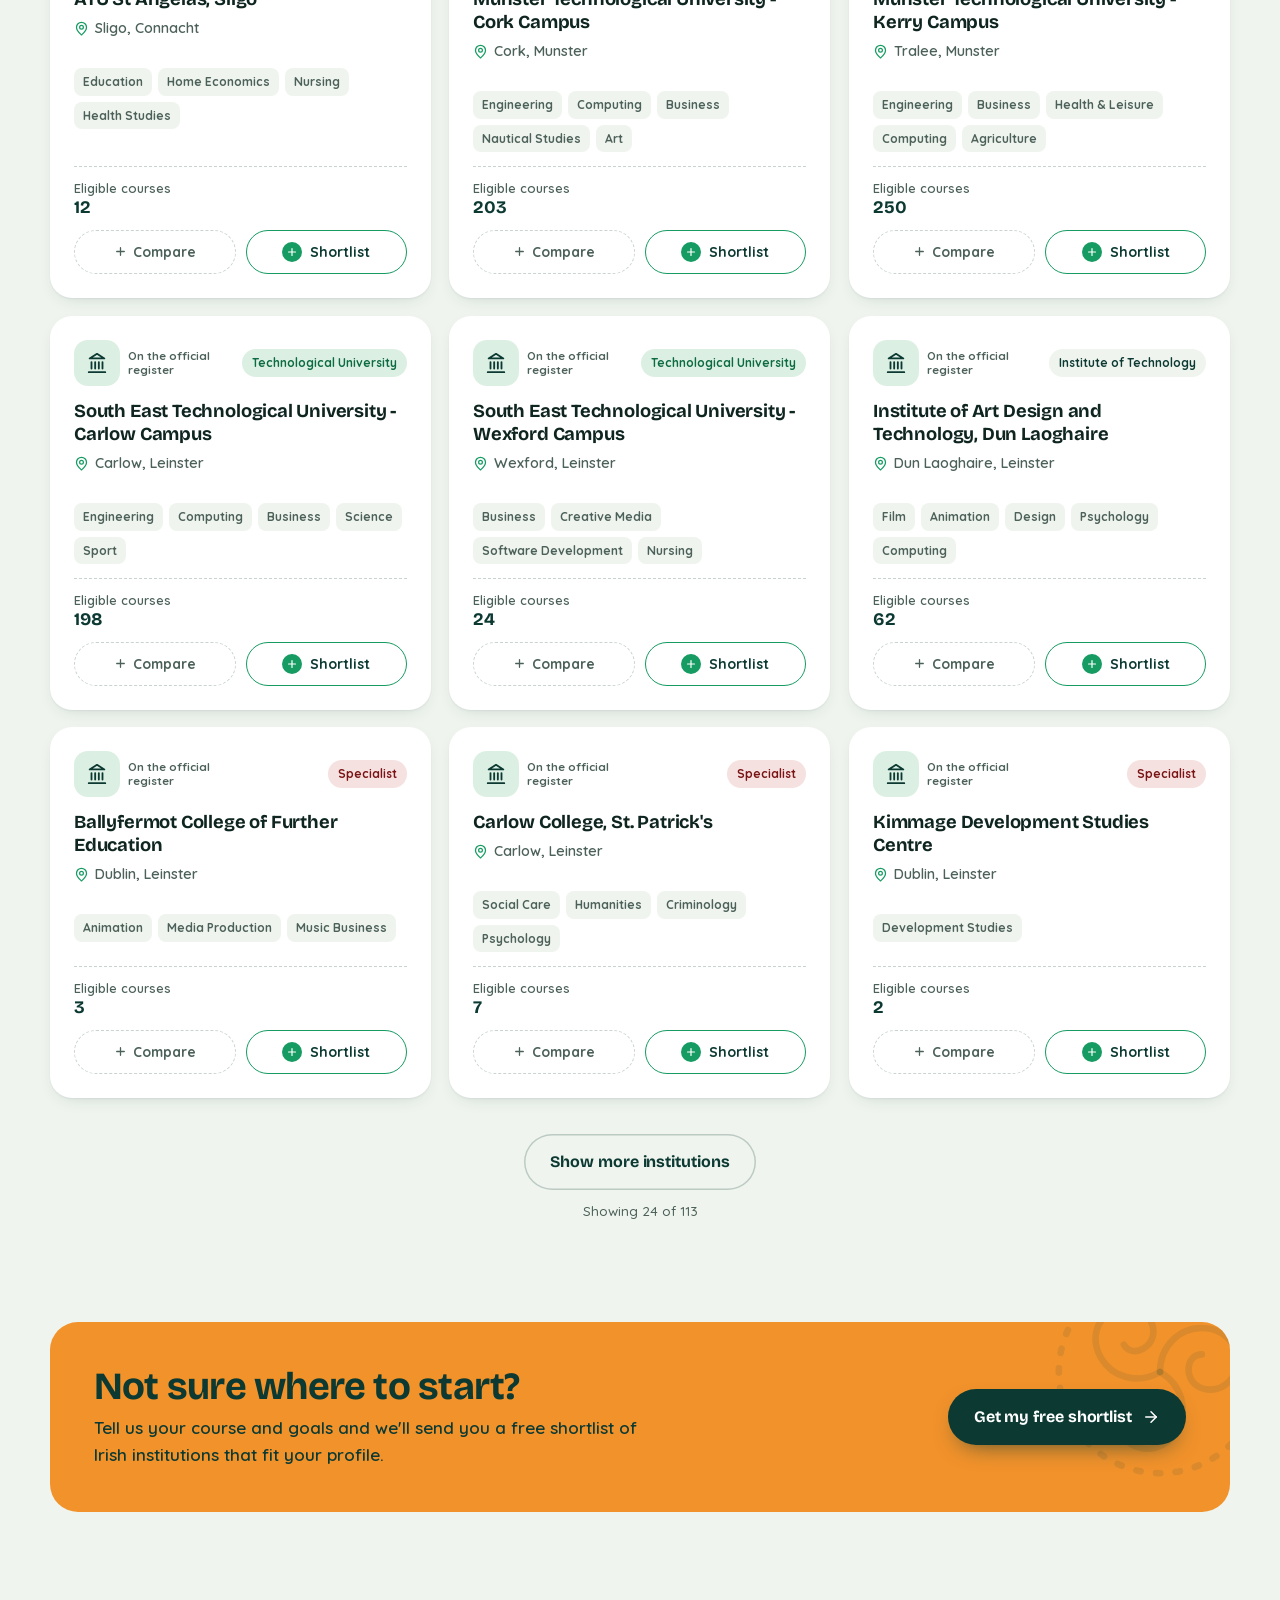
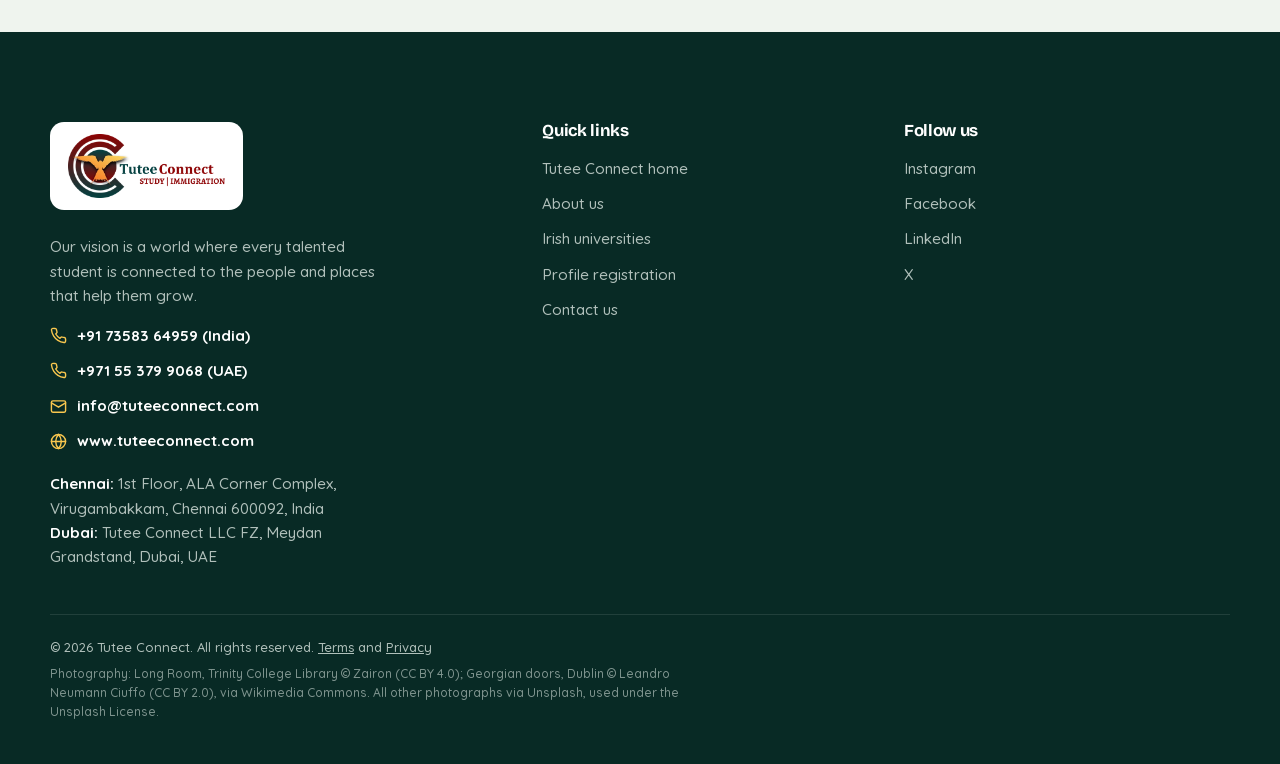
==== commit 03219c1e: "SEO, accuracy and lead-capture fixes from the landing-page audit - Canonical, Open Graph and Twitter" ====
--- a/universities.html
+++ b/universities.html
@@ -4,20 +4,87 @@
   <meta charset="UTF-8">
   <meta name="viewport" content="width=device-width, initial-scale=1.0">
   <meta name="theme-color" content="#0c3a33">
-  <title>Irish Universities and Colleges | Tutee Connect</title>
-  <meta name="description" content="Search 113 Irish education providers on the official ILEP and TrustEd Ireland registers by city, type and subject, then shortlist and apply with Tutee Connect.">
+  <title>Irish Universities and Colleges Directory | Tutee Connect</title>
+  <meta name="description" content="Every provider on Ireland&#39;s official ILEP and TrustEd registers. Filter 113 institutions by city, subject and type, then shortlist for free counselling.">
+  <link rel="canonical" href="https://irelandtutee.netlify.app/universities">
   <link rel="icon" href="./assets/img/logo/favicon.ico" sizes="any">
   <link rel="icon" type="image/png" sizes="32x32" href="./assets/img/logo/favicon-32.png">
   <link rel="icon" type="image/png" sizes="192x192" href="./assets/img/logo/favicon-192.png">
   <link rel="apple-touch-icon" href="./assets/img/logo/apple-touch-icon.png">
   <meta property="og:type" content="website">
   <meta property="og:site_name" content="Tutee Connect">
-  <meta property="og:title" content="Irish Universities and Colleges | Tutee Connect">
-  <meta property="og:description" content="Search 113 Irish education providers on the official ILEP and TrustEd Ireland registers by city, type and subject, then shortlist and apply with Tutee Connect.">
-  <meta property="og:image" content="./assets/img/logo/share.png">
+  <meta property="og:title" content="Irish Universities and Colleges Directory | Tutee Connect">
+  <meta property="og:description" content="Every provider on Ireland&#39;s official ILEP and TrustEd registers. Filter 113 institutions by city, subject and type, then shortlist for free counselling.">
+  <meta property="og:url" content="https://irelandtutee.netlify.app/universities">
+  <meta property="og:image" content="https://irelandtutee.netlify.app/assets/img/logo/share.png">
   <meta property="og:image:width" content="1200">
   <meta property="og:image:height" content="630">
   <meta name="twitter:card" content="summary_large_image">
+  <meta name="twitter:title" content="Irish Universities and Colleges Directory | Tutee Connect">
+  <meta name="twitter:description" content="Every provider on Ireland&#39;s official ILEP and TrustEd registers. Filter 113 institutions by city, subject and type, then shortlist for free counselling.">
+  <meta name="twitter:image" content="https://irelandtutee.netlify.app/assets/img/logo/share.png">
+  <script type="application/ld+json">
+  {
+    "@context": "https://schema.org",
+    "@graph": [
+      {
+        "@type": "EducationalOrganization",
+        "@id": "https://www.tuteeconnect.com/#organization",
+        "name": "Tutee Connect",
+        "url": "https://www.tuteeconnect.com/",
+        "logo": "https://irelandtutee.netlify.app/assets/img/logo/logo.png",
+        "email": "info@tuteeconnect.com",
+        "contactPoint": [
+          {
+            "@type": "ContactPoint",
+            "telephone": "+91-73583-64959",
+            "areaServed": "IN",
+            "contactType": "customer service"
+          },
+          {
+            "@type": "ContactPoint",
+            "telephone": "+971-55-379-9068",
+            "areaServed": "AE",
+            "contactType": "customer service"
+          }
+        ],
+        "address": [
+          {
+            "@type": "PostalAddress",
+            "streetAddress": "1st Floor, ALA Corner Complex, Virugambakkam",
+            "addressLocality": "Chennai",
+            "addressRegion": "Tamil Nadu",
+            "postalCode": "600092",
+            "addressCountry": "IN"
+          },
+          {
+            "@type": "PostalAddress",
+            "streetAddress": "Tutee Connect LLC FZ, Meydan Grandstand",
+            "addressLocality": "Dubai",
+            "addressCountry": "AE"
+          }
+        ]
+      },
+      {
+        "@type": "BreadcrumbList",
+        "itemListElement": [
+          {
+            "@type": "ListItem",
+            "position": 1,
+            "name": "Home",
+            "item": "https://irelandtutee.netlify.app/"
+          },
+          {
+            "@type": "ListItem",
+            "position": 2,
+            "name": "Universities",
+            "item": "https://irelandtutee.netlify.app/universities"
+          }
+        ]
+      }
+    ]
+  }
+  </script>
   <link rel="preconnect" href="https://fonts.googleapis.com">
   <link rel="preconnect" href="https://fonts.gstatic.com" crossorigin>
   <link rel="stylesheet" href="https://fonts.googleapis.com/css2?family=Alegreya:wght@700&family=Bricolage+Grotesque:opsz,wght@12..96,500..800&family=Caveat:wght@600;700&display=swap">
@@ -87,16 +154,16 @@
 <header class="header" data-header>
   <div class="wrap">
     <div class="header__bar">
-      <a class="header__logo" href="./index.html" data-scroll-to="top" aria-label="Tutee Connect home"><img class="header__brand" src="./assets/img/logo/logo-official-208h.webp" alt="Tutee Connect, Study | Immigration" width="157" height="64"></a>
+      <a class="header__logo" href="/" data-scroll-to="top" aria-label="Tutee Connect home"><img class="header__brand" src="./assets/img/logo/logo-official-208h.webp" alt="Tutee Connect, Study | Immigration" width="157" height="64"></a>
       <nav class="nav" aria-label="Main">
-        <a href="./index.html#why" data-scroll-to="why" data-nav="why">Why Ireland</a>
-        <a href="./index.html#services" data-scroll-to="services" data-nav="services">Services</a>
-        <a href="./index.html#universities" data-scroll-to="universities" data-nav="universities">Universities</a>
-        <a href="./index.html#relocate" data-scroll-to="relocate" data-nav="relocate">Settle</a>
-        <a href="./index.html#testimonials" data-scroll-to="testimonials" data-nav="testimonials">Stories</a>
-        <a href="./index.html#faq" data-scroll-to="faq" data-nav="faq">FAQ</a>
+        <a href="/#why" data-scroll-to="why" data-nav="why">Why Ireland</a>
+        <a href="/#services" data-scroll-to="services" data-nav="services">Services</a>
+        <a href="/#universities" data-scroll-to="universities" data-nav="universities">Universities</a>
+        <a href="/#relocate" data-scroll-to="relocate" data-nav="relocate">Settle</a>
+        <a href="/#testimonials" data-scroll-to="testimonials" data-nav="testimonials">Stories</a>
+        <a href="/#faq" data-scroll-to="faq" data-nav="faq">FAQ</a>
       </nav>
-      <a class="btn header__cta" href="./index.html#contact" data-scroll-to="contact">Free counselling</a>
+      <a class="btn header__cta" href="/#contact" data-scroll-to="contact" data-cta="directory-nav">Free counselling</a>
       <button class="menu-btn" type="button" data-menu-open aria-label="Open menu" aria-expanded="false"><svg><use href="./index.html#i-menu"/></svg></button>
     </div>
   </div>
@@ -107,14 +174,14 @@
   <div class="drawer__panel" role="dialog" aria-label="Menu">
     <div class="drawer__top"><span>Menu</span><button class="drawer__close" type="button" data-menu-close aria-label="Close menu"><svg><use href="./index.html#i-x"/></svg></button></div>
     <nav aria-label="Mobile">
-      <a href="./index.html#why" data-scroll-to="why">Why Ireland</a>
-      <a href="./index.html#services" data-scroll-to="services">Services</a>
-      <a href="./index.html#universities" data-scroll-to="universities">Universities</a>
-      <a href="./index.html#relocate" data-scroll-to="relocate">Settle in Ireland</a>
-      <a href="./index.html#testimonials" data-scroll-to="testimonials">Stories</a>
-      <a href="./index.html#faq" data-scroll-to="faq">FAQ</a>
+      <a href="/#why" data-scroll-to="why">Why Ireland</a>
+      <a href="/#services" data-scroll-to="services">Services</a>
+      <a href="/#universities" data-scroll-to="universities">Universities</a>
+      <a href="/#relocate" data-scroll-to="relocate">Settle in Ireland</a>
+      <a href="/#testimonials" data-scroll-to="testimonials">Stories</a>
+      <a href="/#faq" data-scroll-to="faq">FAQ</a>
     </nav>
-    <a class="btn btn--block" href="./index.html#contact" data-scroll-to="contact">Free counselling</a>
+    <a class="btn btn--block" href="/#contact" data-scroll-to="contact" data-cta="directory-nav-mobile">Free counselling</a>
   </div>
 </div>
 
@@ -128,10 +195,10 @@
   </svg>
   <div class="wrap dir-hero__grid">
     <div>
-      <a class="back-home" href="./index.html" data-reveal><svg aria-hidden="true"><use href="#i-chev-l"/></svg>Back to home</a>
+      <a class="back-home" href="/" data-reveal><svg aria-hidden="true"><use href="#i-chev-l"/></svg>Back to home</a>
       <p class="kicker" data-reveal>University directory</p>
       <h1 class="h-xl"><span class="count" data-count="113" data-stat="total">113</span> <span class="split" data-split>places to study in Ireland.</span></h1>
-      <p class="lede" data-reveal style="--d:300">Every authorised education provider on Ireland's official registers. Your student permission is only valid for a programme on these lists, and we secure direct admission pathways at them.</p>
+      <p class="lede" data-reveal style="--d:300">Every authorised education provider on Ireland's official registers. Your student permission is only valid for a programme on these lists, and we help you apply to them.</p>
       <form class="search" role="search" data-uni-search-form data-reveal style="--d:450">
         <svg aria-hidden="true"><use href="#i-search"/></svg>
         <label class="sr-only" for="uni-q">Search institutions</label>
@@ -216,7 +283,125 @@
     <h2 id="results-title" data-uni-count aria-live="polite">113 institutions</h2>
     <p>Ranked positions are shown for the 12 Irish institutions in the QS World University Rankings: Europe 2026. Colleges, specialist providers and language schools that rankings don't cover are listed without a position.</p>
   </div>
-  <div class="ugrid" data-uni-grid></div>
+  <div class="ugrid" data-uni-grid>
+    <!-- static:directory:start: generated by scripts/build-static.mjs from assets/js/universities-data.js; main.js replaces it with the interactive cards -->
+    <ol class="ustatic" aria-label="All 113 institutions">
+      <li><b>Trinity College Dublin, the University of Dublin</b><span>Dublin, Leinster · University</span></li>
+      <li><b>University College Dublin</b><span>Dublin, Leinster · University</span></li>
+      <li><b>University College Cork - UCC</b><span>Cork, Munster · University</span></li>
+      <li><b>University of Galway</b><span>Galway, Connacht · University</span></li>
+      <li><b>Dublin City University</b><span>Dublin, Leinster · University</span></li>
+      <li><b>University of Limerick</b><span>Limerick, Munster · University</span></li>
+      <li><b>TU Dublin</b><span>Dublin, Leinster · Technological University</span></li>
+      <li><b>Maynooth University</b><span>Maynooth, Leinster · University</span></li>
+      <li><b>Technological University of the Shannon: Midlands Midwest</b><span>Athlone, Leinster · Technological University</span></li>
+      <li><b>Dundalk Institute of Technology</b><span>Dundalk, Leinster · Institute of Technology</span></li>
+      <li><b>South East Technological University - Waterford Campus</b><span>Waterford, Munster · Technological University</span></li>
+      <li><b>National College of Ireland</b><span>Dublin, Leinster · College</span></li>
+      <li><b>Atlantic Technological University - Galway-Mayo</b><span>Galway, Connacht · Technological University</span></li>
+      <li><b>Atlantic Technological University Donegal</b><span>Letterkenny, Ulster · Technological University</span></li>
+      <li><b>Atlantic Technological University Sligo</b><span>Sligo, Connacht · Technological University</span></li>
+      <li><b>ATU St Angelas, Sligo</b><span>Sligo, Connacht · Technological University</span></li>
+      <li><b>Munster Technological University - Cork Campus</b><span>Cork, Munster · Technological University</span></li>
+      <li><b>Munster Technological University - Kerry Campus</b><span>Tralee, Munster · Technological University</span></li>
+      <li><b>South East Technological University - Carlow Campus</b><span>Carlow, Leinster · Technological University</span></li>
+      <li><b>South East Technological University - Wexford Campus</b><span>Wexford, Leinster · Technological University</span></li>
+      <li><b>Institute of Art Design and Technology, Dun Laoghaire</b><span>Dun Laoghaire, Leinster · Institute of Technology</span></li>
+      <li><b>Ballyfermot College of Further Education</b><span>Dublin, Leinster · Specialist</span></li>
+      <li><b>Carlow College, St. Patrick's</b><span>Carlow, Leinster · Specialist</span></li>
+      <li><b>Kimmage Development Studies Centre</b><span>Dublin, Leinster · Specialist</span></li>
+      <li><b>Marino Institute of Education - MIE</b><span>Dublin, Leinster · Specialist</span></li>
+      <li><b>Mary Immaculate College</b><span>Limerick, Munster · Specialist</span></li>
+      <li><b>National College of Art &amp; Design</b><span>Dublin, Leinster · Specialist</span></li>
+      <li><b>Pulse College</b><span>Dublin, Leinster · Specialist</span></li>
+      <li><b>RCSI</b><span>Dublin, Leinster · Specialist</span></li>
+      <li><b>Royal Irish Academy of Music</b><span>Dublin, Leinster · Specialist</span></li>
+      <li><b>St Patrick's Pontifical University</b><span>Maynooth, Leinster · Specialist</span></li>
+      <li><b>The Honorable Society of King's Inn</b><span>Dublin, Leinster · Specialist</span></li>
+      <li><b>American College Dublin</b><span>Dublin, Leinster · College</span></li>
+      <li><b>CCT College Dublin</b><span>Dublin, Leinster · College</span></li>
+      <li><b>City College Dublin ( formerly City Colleges )</b><span>Dublin, Leinster · College</span></li>
+      <li><b>City College Dublin ( formerly Progressive College )</b><span>Dublin, Leinster · College</span></li>
+      <li><b>Dorset College</b><span>Dublin, Leinster · College</span></li>
+      <li><b>Dublin Business School</b><span>Dublin, Leinster · College</span></li>
+      <li><b>Galway Business School</b><span>Galway, Connacht · College</span></li>
+      <li><b>Griffith College Cork</b><span>Cork, Munster · College</span></li>
+      <li><b>Griffith College Dublin</b><span>Dublin, Leinster · College</span></li>
+      <li><b>Griffith College Limerick</b><span>Limerick, Munster · College</span></li>
+      <li><b>Holmes Institute Dublin</b><span>Dublin, Leinster · College</span></li>
+      <li><b>IBAT College Dublin</b><span>Dublin, Leinster · College</span></li>
+      <li><b>ICD Business School</b><span>Dublin, Leinster · College</span></li>
+      <li><b>Independent College</b><span>Dublin, Leinster · College</span></li>
+      <li><b>Irish College of Humanities and Applied Science - ICHAS</b><span>Limerick, Munster · College</span></li>
+      <li><b>OnCampus Ireland</b><span>Maynooth, Leinster · College</span></li>
+      <li><b>Academic Bridge Ltd</b><span>Dublin, Leinster · Language School</span></li>
+      <li><b>Active Language Learning</b><span>Dun Laoghaire, Leinster · Language School</span></li>
+      <li><b>Apollo Language Centre</b><span>Dublin, Leinster · Language School</span></li>
+      <li><b>ATC Language Schools</b><span>Bray, Leinster · Language School</span></li>
+      <li><b>Atlantic School of English and Active Leisure Ltd.</b><span>Schull, Munster · Language School</span></li>
+      <li><b>Atlas Language School</b><span>Dublin, Leinster · Language School</span></li>
+      <li><b>Avanti Language Institute</b><span>Naas, Leinster · Language School</span></li>
+      <li><b>Babel Academy of English - Ireland</b><span>Dublin, Leinster · Language School</span></li>
+      <li><b>Berlitz Dublin</b><span>Dublin, Leinster · Language School</span></li>
+      <li><b>Castleforbes College Ltd.</b><span>Dublin, Leinster · Language School</span></li>
+      <li><b>Celtic School of English</b><span>Tralee, Munster · Language School</span></li>
+      <li><b>Central School Of English</b><span>Dublin, Leinster · Language School</span></li>
+      <li><b>Centre of English Studies</b><span>Dublin, Leinster · Language School</span></li>
+      <li><b>Centre of English Studies Cork T/A: ACET Ireland</b><span>Cork, Munster · Language School</span></li>
+      <li><b>Citas College Dublin</b><span>Dublin, Leinster · Language School</span></li>
+      <li><b>City College Dublin Faculty of Language ( formerly City Language School )</b><span>Dublin, Leinster · Language School</span></li>
+      <li><b>Cork English Academy</b><span>Cork, Munster · Language School</span></li>
+      <li><b>Cork English College</b><span>Cork, Munster · Language School</span></li>
+      <li><b>Cork English World</b><span>Cork, Munster · Language School</span></li>
+      <li><b>DCU International Academy</b><span>Dublin, Leinster · Language School</span></li>
+      <li><b>Delfin English School</b><span>Dublin, Leinster · Language School</span></li>
+      <li><b>Direct English</b><span>Cork, Munster · Language School</span></li>
+      <li><b>Donegal English Language School</b><span>Bundoran, Ulster · Language School</span></li>
+      <li><b>Dublin Centre of Education</b><span>Dublin, Leinster · Language School</span></li>
+      <li><b>Dublin College of Advanced Studies - DCAS</b><span>Dublin, Leinster · Language School</span></li>
+      <li><b>Dublin Cultural Institute Limited</b><span>Dublin, Leinster · Language School</span></li>
+      <li><b>EC Dublin</b><span>Dublin, Leinster · Language School</span></li>
+      <li><b>EF International Language Schools Ltd</b><span>Dublin, Leinster · Language School</span></li>
+      <li><b>ELI Schools - Dublin and Drogheda</b><span>Dublin, Leinster · Language School</span></li>
+      <li><b>ELTA</b><span>Dublin, Leinster · Language School</span></li>
+      <li><b>Emerald Cultural Institute</b><span>Dublin, Leinster · Language School</span></li>
+      <li><b>English Path Dublin</b><span>Dun Laoghaire, Leinster · Language School</span></li>
+      <li><b>English Talks</b><span>Cork, Munster · Language School</span></li>
+      <li><b>Englishour</b><span>Dublin, Leinster · Language School</span></li>
+      <li><b>Erin College</b><span>Dublin, Leinster · Language School</span></li>
+      <li><b>Everest Language School</b><span>Dublin, Leinster · Language School</span></li>
+      <li><b>Future Learning Language School</b><span>Dublin, Leinster · Language School</span></li>
+      <li><b>Galway Language Centre</b><span>Galway, Connacht · Language School</span></li>
+      <li><b>ICOT - International College of Technology</b><span>Dublin, Leinster · Language School</span></li>
+      <li><b>International House Dublin</b><span>Dublin, Leinster · Language School</span></li>
+      <li><b>Irish College of English</b><span>Malahide, Leinster · Language School</span></li>
+      <li><b>ISE Ireland - The International School of English</b><span>Dublin, Leinster · Language School</span></li>
+      <li><b>ISI Dublin</b><span>Dublin, Leinster · Language School</span></li>
+      <li><b>Kaplan International Languages</b><span>Dublin, Leinster · Language School</span></li>
+      <li><b>Killarney School of English</b><span>Killarney, Munster · Language School</span></li>
+      <li><b>Liffey College</b><span>Dublin, Leinster · Language School</span></li>
+      <li><b>Limerick City College</b><span>Limerick, Munster · Language School</span></li>
+      <li><b>Limerick Language Centre</b><span>Limerick, Munster · Language School</span></li>
+      <li><b>Native Speaker Ltd</b><span>Sligo, Connacht · Language School</span></li>
+      <li><b>NED College</b><span>Dublin, Leinster · Language School</span></li>
+      <li><b>OHC</b><span>Dublin, Leinster · Language School</span></li>
+      <li><b>Pace Language Institute</b><span>Bray, Leinster · Language School</span></li>
+      <li><b>Patrick's English Academy</b><span>Cork, Munster · Language School</span></li>
+      <li><b>SEDA College</b><span>Dublin, Leinster · Language School</span></li>
+      <li><b>Swan Training Institute</b><span>Dublin, Leinster · Language School</span></li>
+      <li><b>The Asana School of English</b><span>Cahersiveen, Munster · Language School</span></li>
+      <li><b>The Linguaviva Centre</b><span>Dublin, Leinster · Language School</span></li>
+      <li><b>The Slaney Language Centre</b><span>Wexford, Leinster · Language School</span></li>
+      <li><b>Travelling Languages</b><span>Dublin, Leinster · Language School</span></li>
+      <li><b>Twin English Centre Dublin</b><span>Dublin, Leinster · Language School</span></li>
+      <li><b>UCC Language Centre</b><span>Cork, Munster · Language School</span></li>
+      <li><b>Ulearn English School Dublin</b><span>Dublin, Leinster · Language School</span></li>
+      <li><b>University of Galway English Language Centre</b><span>Galway, Connacht · Language School</span></li>
+      <li><b>University of Limerick Language Centre</b><span>Limerick, Munster · Language School</span></li>
+      <li><b>Your English Language School</b><span>Dublin, Leinster · Language School</span></li>
+    </ol>
+    <!-- static:directory:end -->
+  </div>
   <div class="empty hidden" data-uni-empty>
     <svg aria-hidden="true"><use href="#i-compass"/></svg>
     <h3>No institutions match that search</h3>
@@ -234,7 +419,7 @@
       <h2>Not sure where to start?</h2>
       <p>Tell us your course and goals and we'll send you a free shortlist of Irish institutions that fit your profile.</p>
     </div>
-    <a class="btn btn--dark" href="./index.html#contact">Get my free shortlist <svg><use href="#i-arrow"/></svg></a>
+    <a class="btn btn--dark" href="/#contact" data-cta="directory-shortlist">Get my free shortlist <svg><use href="#i-arrow"/></svg></a>
   </div>
 </section>
 
@@ -245,7 +430,7 @@
   <span class="tray__count" data-tray-count>0</span>
   <div class="tray__names" data-tray-names aria-live="polite"></div>
   <button class="tray__clear" type="button" data-tray-clear aria-label="Clear shortlist"><svg><use href="#i-x"/></svg></button>
-  <button class="btn btn--dark" type="button" data-tray-apply>Book free counselling <svg><use href="#i-arrow"/></svg></button>
+  <button class="btn btn--dark" type="button" data-tray-apply data-cta="directory-tray">Book free counselling <svg><use href="#i-arrow"/></svg></button>
 </div>
 
 
@@ -256,17 +441,19 @@
         <span class="footer__logo"><img decoding="async" src="./assets/img/logo/logo-official-208h.webp" alt="Tutee Connect" width="157" height="64" loading="lazy"></span>
         <p>Our vision is a world where every talented student is connected to the people and places that help them grow.</p>
         <ul class="footer__contact">
-          <li><a href="tel:+917358364959"><svg aria-hidden="true"><use href="#i-phone"/></svg>+91 73583 64959</a></li>
+          <li><a href="tel:+917358364959"><svg aria-hidden="true"><use href="#i-phone"/></svg>+91 73583 64959 (India)</a></li>
+          <li><a href="tel:+971553799068"><svg aria-hidden="true"><use href="#i-phone"/></svg>+971 55 379 9068 (UAE)</a></li>
           <li><a href="mailto:info@tuteeconnect.com"><svg aria-hidden="true"><use href="#i-mail"/></svg>info@tuteeconnect.com</a></li>
           <li><a href="https://www.tuteeconnect.com" target="_blank" rel="noopener noreferrer"><svg aria-hidden="true"><use href="#i-globe"/></svg>www.tuteeconnect.com</a></li>
         </ul>
+        <p class="footer__offices"><b>Chennai:</b> 1st Floor, ALA Corner Complex, Virugambakkam, Chennai 600092, India<br><b>Dubai:</b> Tutee Connect LLC FZ, Meydan Grandstand, Dubai, UAE</p>
       </div>
       <div>
         <h4>Quick links</h4>
         <ul>
           <li><a href="https://tuteeconnect.com/" target="_blank" rel="noopener noreferrer">Tutee Connect home</a></li>
           <li><a href="https://tuteeconnect.com/about.html" target="_blank" rel="noopener noreferrer">About us</a></li>
-          <li><a href="./universities.html">Irish universities</a></li>
+          <li><a href="/universities">Irish universities</a></li>
           <li><a href="https://tuteeconnect.com/profile-registration.html" target="_blank" rel="noopener noreferrer">Profile registration</a></li>
           <li><a href="https://tuteeconnect.com/contact.html" target="_blank" rel="noopener noreferrer">Contact us</a></li>
         </ul>
@@ -298,7 +485,7 @@
   <button class="chat-launch" type="button" data-chat-open aria-label="Chat with Tutee AI"><img src="./assets/img/logo/icon-dark-44.png" srcset="./assets/img/logo/icon-dark-44.png 1x, ./assets/img/logo/icon-dark-88.png 2x, ./assets/img/logo/icon-dark-132.png 3x" alt="" width="44" height="44"><span>Ask Tutee AI<small>Instant guidance</small></span></button>
   <div class="dock__right">
     <a class="dock__wa" href="https://wa.me/917358364959?text=Hi%20Tutee%20Connect%2C%20I%27d%20like%20to%20know%20more%20about%20studying%20in%20Ireland." target="_blank" rel="noopener noreferrer" aria-label="Chat with us on WhatsApp"><svg aria-hidden="true"><use href="#i-whatsapp"/></svg><span>WhatsApp</span></a>
-    <a class="dock__call" aria-label="Reserve a call" title="Reserve a call" href="./index.html#contact" data-scroll-to="contact"><svg aria-hidden="true"><use href="#i-phone"/></svg><span>Reserve a call</span></a>
+    <a class="dock__call" aria-label="Reserve a call" title="Reserve a call" href="/#contact" data-scroll-to="contact" data-cta="directory-mobile-bar"><svg aria-hidden="true"><use href="#i-phone"/></svg><span>Reserve a call</span></a>
   </div>
 </div>
 <div class="chat" data-chat role="dialog" aria-label="Tutee AI counsellor" aria-hidden="true">
@@ -310,7 +497,7 @@
       <button type="button" data-chat-close aria-label="Close chat"><svg><use href="#i-x"/></svg></button>
     </div>
   </div>
-  <div class="chat__book">Free counselling available<button type="button" data-chat-contact>Book now</button></div>
+  <div class="chat__book">Free counselling available<button type="button" data-chat-contact data-cta="directory-chat">Book now</button></div>
   <div class="chat__msgs" data-chat-msgs aria-live="polite">
     <div class="chips" data-chat-chips>
       <button type="button">Request a callback</button>
@@ -328,6 +515,7 @@
   <p class="chat__fine">Answers come from this website. For anything else, our advisors can help.</p>
 </div>
 
+<script src="./assets/js/analytics.js" data-country="Ireland" data-form-section="contact" data-page="directory" defer></script>
 <script src="./assets/js/universities-data.js" defer></script>
 <script src="./assets/js/supabase-config.js" defer></script>
 <script src="./assets/js/supabase-data.js" defer></script>
--- a/assets/css/site.css
+++ b/assets/css/site.css
@@ -295,8 +295,10 @@
   -webkit-backdrop-filter: blur(8px); backdrop-filter: blur(8px); font-size: .95rem; color: rgba(255,255,255,.88);
 }
 .hero__welcome b { font-family: var(--f-display); font-weight: 700; color: #fff; background: var(--shamrock); padding: 3px 12px; border-radius: 999px; }
-.hero h1 { color: #fff; margin-bottom: 26px; text-wrap: balance; text-shadow: 0 2px 30px rgba(0,0,0,.25); }
-.hero h1 .tri { display: inline-block; background: linear-gradient(90deg, #7ee2b0, #fff 55%, var(--amber-2)); -webkit-background-clip: text; background-clip: text; color: transparent; }
+/* The keyword H1 sits as a small line above the display slogan, which is a styled <p>. */
+.hero__kw { margin: -8px 0 14px; font-size: clamp(1rem, 1.5vw, 1.2rem); font-weight: 700; letter-spacing: 0; color: #b6f0d2; text-shadow: 0 1px 14px rgba(0,0,0,.35); }
+.hero .hero__title { color: #fff; margin-bottom: 26px; text-wrap: balance; text-shadow: 0 2px 30px rgba(0,0,0,.25); }
+.hero .hero__title .tri { display: inline-block; background: linear-gradient(90deg, #7ee2b0, #fff 55%, var(--amber-2)); -webkit-background-clip: text; background-clip: text; color: transparent; }
 .hero__lede { font-size: clamp(1.05rem, 1.4vw, 1.2rem); color: rgba(255,255,255,.86); max-width: 50ch; margin-bottom: 34px; }
 .hero__ctas { display: flex; flex-wrap: wrap; gap: 14px; margin-bottom: 46px; }
 
@@ -453,7 +455,7 @@
 }
 .panel.is-active .panel__tab { opacity: 0; }
 .panel__num { font-family: var(--f-display); font-weight: 800; font-size: 1rem; color: var(--gold); }
-.panel__tab h3 { writing-mode: vertical-rl; transform: rotate(180deg); font-size: 1.25rem; white-space: nowrap; color: #fff; }
+.panel__tab .panel__name { display: block; font-family: var(--f-display); font-weight: 700; line-height: 1.05; letter-spacing: -0.02em; writing-mode: vertical-rl; transform: rotate(180deg); font-size: 1.25rem; white-space: nowrap; color: #fff; }
 .panel__body {
   position: absolute; left: 0; right: 0; bottom: 0; z-index: 2; padding: clamp(24px, 3vw, 38px); max-width: 600px; pointer-events: none;
   opacity: 0; transform: translateY(24px); transition: opacity .3s, transform .5s var(--ease);
@@ -478,7 +480,7 @@
   .panel { flex: none; height: 78px; transition: height .8s var(--ease); }
   .panel.is-active { height: 430px; }
   .panel__tab { flex-direction: row; justify-content: flex-start; gap: 14px; padding: 0 22px; }
-  .panel__tab h3 { writing-mode: horizontal-tb; transform: none; font-size: 1.1rem; }
+  .panel__tab .panel__name { writing-mode: horizontal-tb; transform: none; font-size: 1.1rem; }
 }
 
 /* ==========================================================================
@@ -756,6 +758,7 @@
 .week__total strong { font-family: var(--f-display); font-size: 2.4rem; color: var(--forest); letter-spacing: -0.03em; line-height: 1; }
 .week__total span { color: var(--muted); font-weight: 600; font-size: .92rem; }
 .quote-strip { margin-top: 18px; padding: 16px 18px; border-radius: 16px; background: var(--forest); color: #fff; font-weight: 600; font-size: .95rem; display: flex; gap: 12px; align-items: center; }
+.quote-strip a, .board__foot span a, .form-note a { color: inherit; text-decoration: underline; text-underline-offset: 2px; }
 .quote-strip svg { width: 22px; height: 22px; color: var(--gold); flex: none; }
 
 /* ==========================================================================
@@ -814,13 +817,14 @@
 .stop-detail.is-swapping [data-sd] { opacity: 0; transform: translateY(12px); }
 .sd-tag { display: inline-flex; align-items: center; gap: 8px; padding: 6px 12px; border-radius: 999px; background: var(--forest); color: var(--gold); font-weight: 700; font-size: .82rem; margin-bottom: 14px; }
 .stop-detail h3 { font-size: clamp(1.6rem, 2.6vw, 2.2rem); color: var(--forest); letter-spacing: -0.03em; margin-bottom: 12px; }
-.stop-detail__main > p { color: var(--muted); margin-bottom: 24px; max-width: 58ch; }
+.stop-detail__main > p, .sd-pane > p { color: var(--muted); margin-bottom: 24px; max-width: 58ch; }
 .sd-facts { display: grid; grid-template-columns: repeat(3, minmax(0, 1fr)); gap: 12px; }
 .sd-fact { padding: 14px; border-radius: 16px; background: var(--mist); }
 .sd-fact span { display: block; font-size: .74rem; font-weight: 700; color: var(--muted); margin-bottom: 4px; }
 .sd-fact b { font-family: var(--f-display); font-size: 1rem; line-height: 1.25; color: var(--forest); display: block; }
 .stop-detail h4 { font-size: 1.1rem; color: var(--forest); margin-bottom: 14px; }
 .sd-help { list-style: none; margin: 0 0 22px; padding: 0; display: grid; gap: 12px; }
+.sd-help[hidden] { display: none; }
 .sd-help li { display: grid; grid-template-columns: 26px 1fr; gap: 10px; color: var(--ink); font-weight: 600; font-size: .95rem; }
 .sd-help svg { width: 22px; height: 22px; color: var(--shamrock); }
 .stop-detail__help .btn { margin-top: auto; align-self: flex-start; }
@@ -1086,6 +1090,8 @@
 .footer ul a { text-decoration: none; font-size: .95rem; transition: color .25s; }
 .footer ul a:hover { color: var(--gold); }
 .footer__base { margin-top: 44px; padding-top: 22px; border-top: 1px solid rgba(255,255,255,.1); display: flex; flex-wrap: wrap; justify-content: space-between; gap: 12px 24px; font-size: .82rem; }
+.footer__offices { margin: 16px 0 0; font-size: .84rem; line-height: 1.6; }
+.footer__offices b { color: #fff; }
 .footer__credit { max-width: 80ch; font-size: .76rem; opacity: .7; }
 @media (max-width: 760px) { .footer__grid { grid-template-columns: 1fr 1fr; } .footer__brand { grid-column: 1 / -1; } }
 
@@ -1280,6 +1286,14 @@
 
 .ugrid { display: grid; grid-template-columns: repeat(3, minmax(0, 1fr)); gap: 18px; }
 .ugrid.is-list { grid-template-columns: minmax(0, 1fr); gap: 10px; }
+/* Every institution as plain text (scripts/build-static.mjs), for search engines and
+   visitors without JavaScript. main.js replaces it with the cards straight away, so
+   with JavaScript it holds its place unseen rather than flashing up first. */
+.ustatic { grid-column: 1 / -1; columns: 3 240px; column-gap: 28px; list-style: none; margin: 0; padding: 0; }
+.ustatic li { break-inside: avoid; padding: 9px 0; border-bottom: 1px solid var(--line); }
+.ustatic b { display: block; color: var(--forest); font-size: .95rem; line-height: 1.3; }
+.ustatic span { display: block; color: var(--muted); font-size: .82rem; font-weight: 600; }
+.js .ustatic { visibility: hidden; }
 @media (max-width: 1080px) { .ugrid { grid-template-columns: repeat(2, minmax(0, 1fr)); } }
 @media (max-width: 640px) { .ugrid { grid-template-columns: minmax(0, 1fr); } }
 .ucard {
@@ -1586,7 +1600,7 @@
   .stop-detail__main, .stop-detail__help { padding: 18px; }
   .sd-tag { font-size: .74rem; margin-bottom: 10px; }
   .stop-detail h3 { font-size: 1.3rem; margin-bottom: 8px; }
-  .stop-detail__main > p { font-size: .88rem; margin-bottom: 14px; }
+  .stop-detail__main > p, .sd-pane > p { font-size: .88rem; margin-bottom: 14px; }
   .sd-facts { grid-template-columns: 1fr; gap: 6px; }
   .sd-fact { display: flex; justify-content: space-between; align-items: baseline; gap: 12px; padding: 9px 12px; border-radius: 12px; }
   .sd-fact span { margin: 0; flex: none; }
@@ -1693,7 +1707,8 @@
   .hero { min-height: 0; padding: 96px 0 40px; }
   .hero__grid { gap: 34px; }
   .hero__welcome { margin-bottom: 16px; }
-  .hero h1 { margin-bottom: 16px; }
+  .hero__kw { margin: -4px 0 10px; font-size: .95rem; }
+  .hero .hero__title { margin-bottom: 16px; }
   .hero__lede { margin-bottom: 22px; }
   .hero__ctas { gap: 10px; margin-bottom: 24px; }
   .deck { transform: none; }
@@ -2185,6 +2200,11 @@
 .field.is-valid .pick__val { border-color: var(--shamrock); }
 .field--select[data-pick].is-valid::after { display: none; }
 .duo + .field-msg { margin-top: -6px; }
+/* Optional qualifiers on step 1: the example shows only once the field is focused
+   (its label has moved up by then), and the pair stacks where half a pass is too narrow. */
+.field--example input::placeholder { color: transparent; transition: color .2s; }
+.field--example input:focus::placeholder { color: var(--muted); font-weight: 500; }
+@media (max-width: 520px) { .duo--stack { grid-template-columns: minmax(0, 1fr); gap: 0; } }
 @media (max-width: 640px) { .pick__val { min-height: 50px; font-size: .95rem; padding-top: 20px; } .field--select[data-pick] label, .field--select[data-pick] svg { top: 25px; } }
 @media (max-width: 400px) {
   .duo { gap: 8px; }
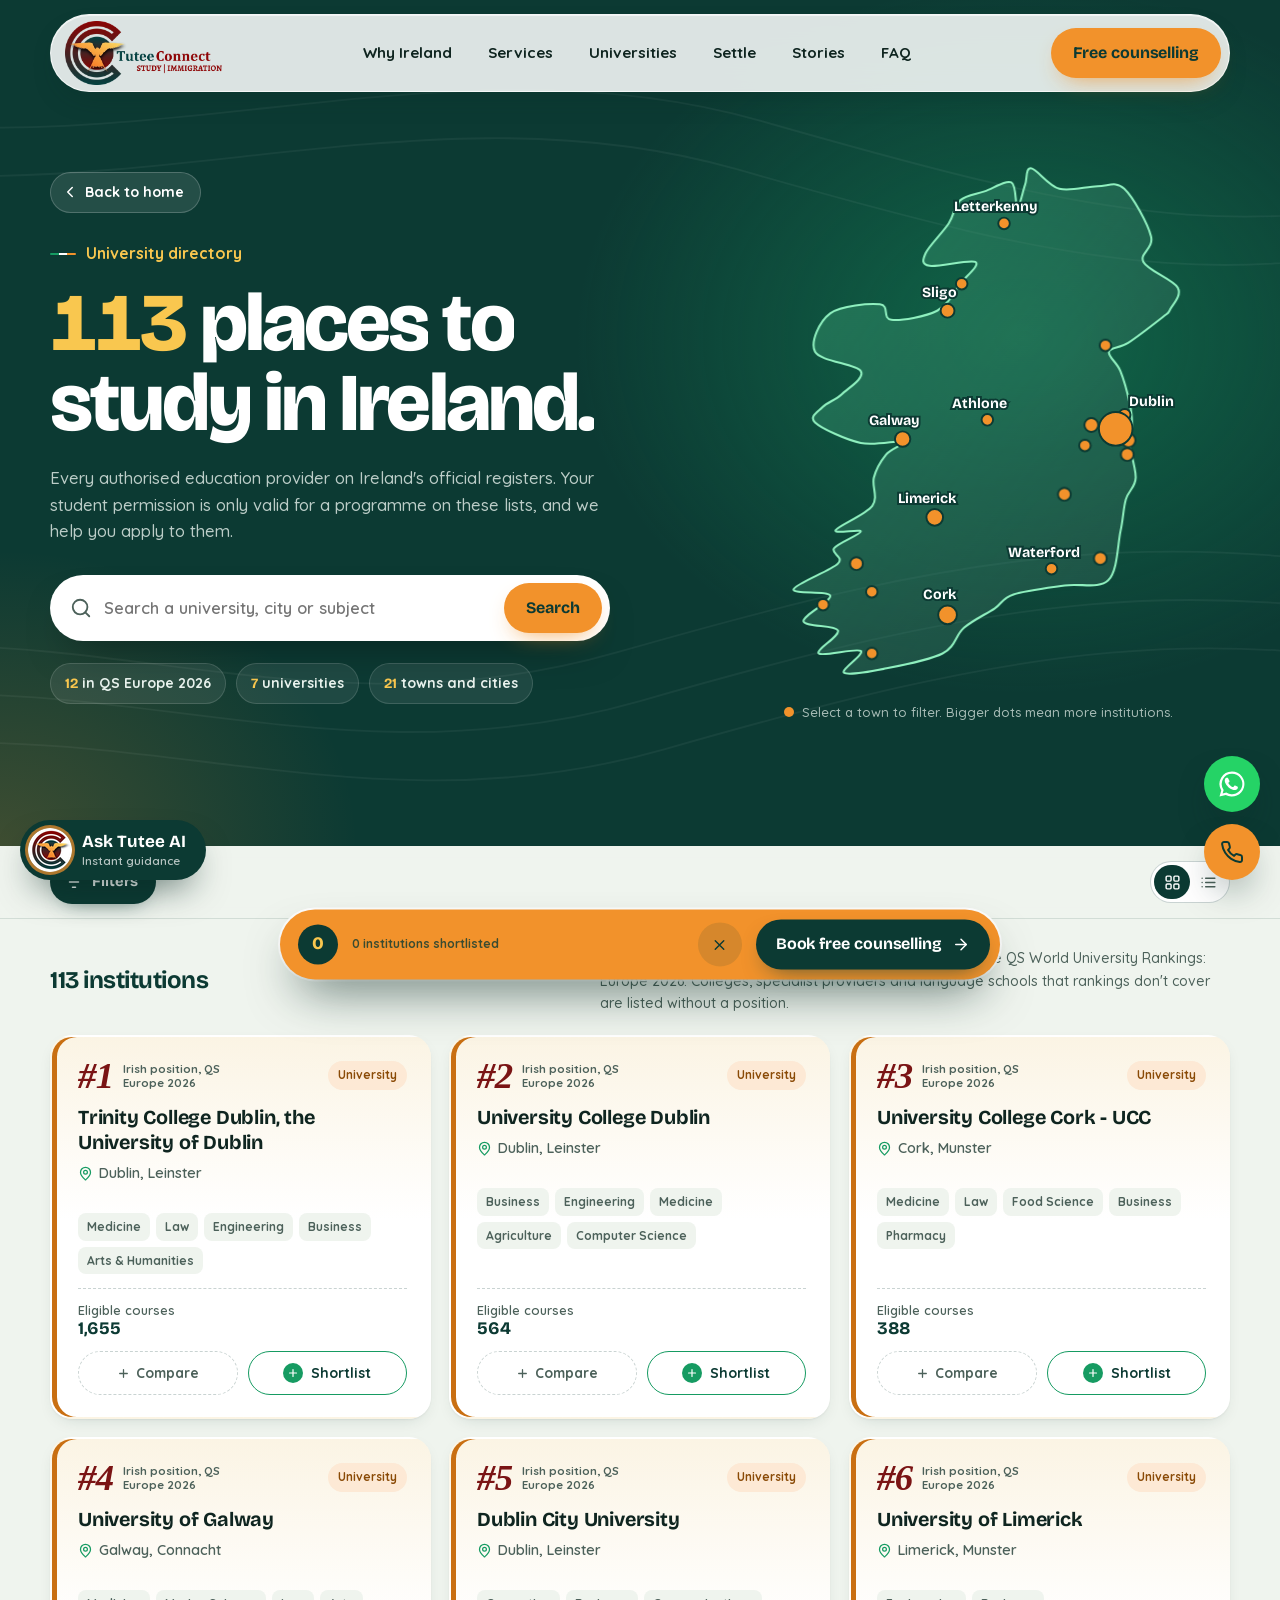
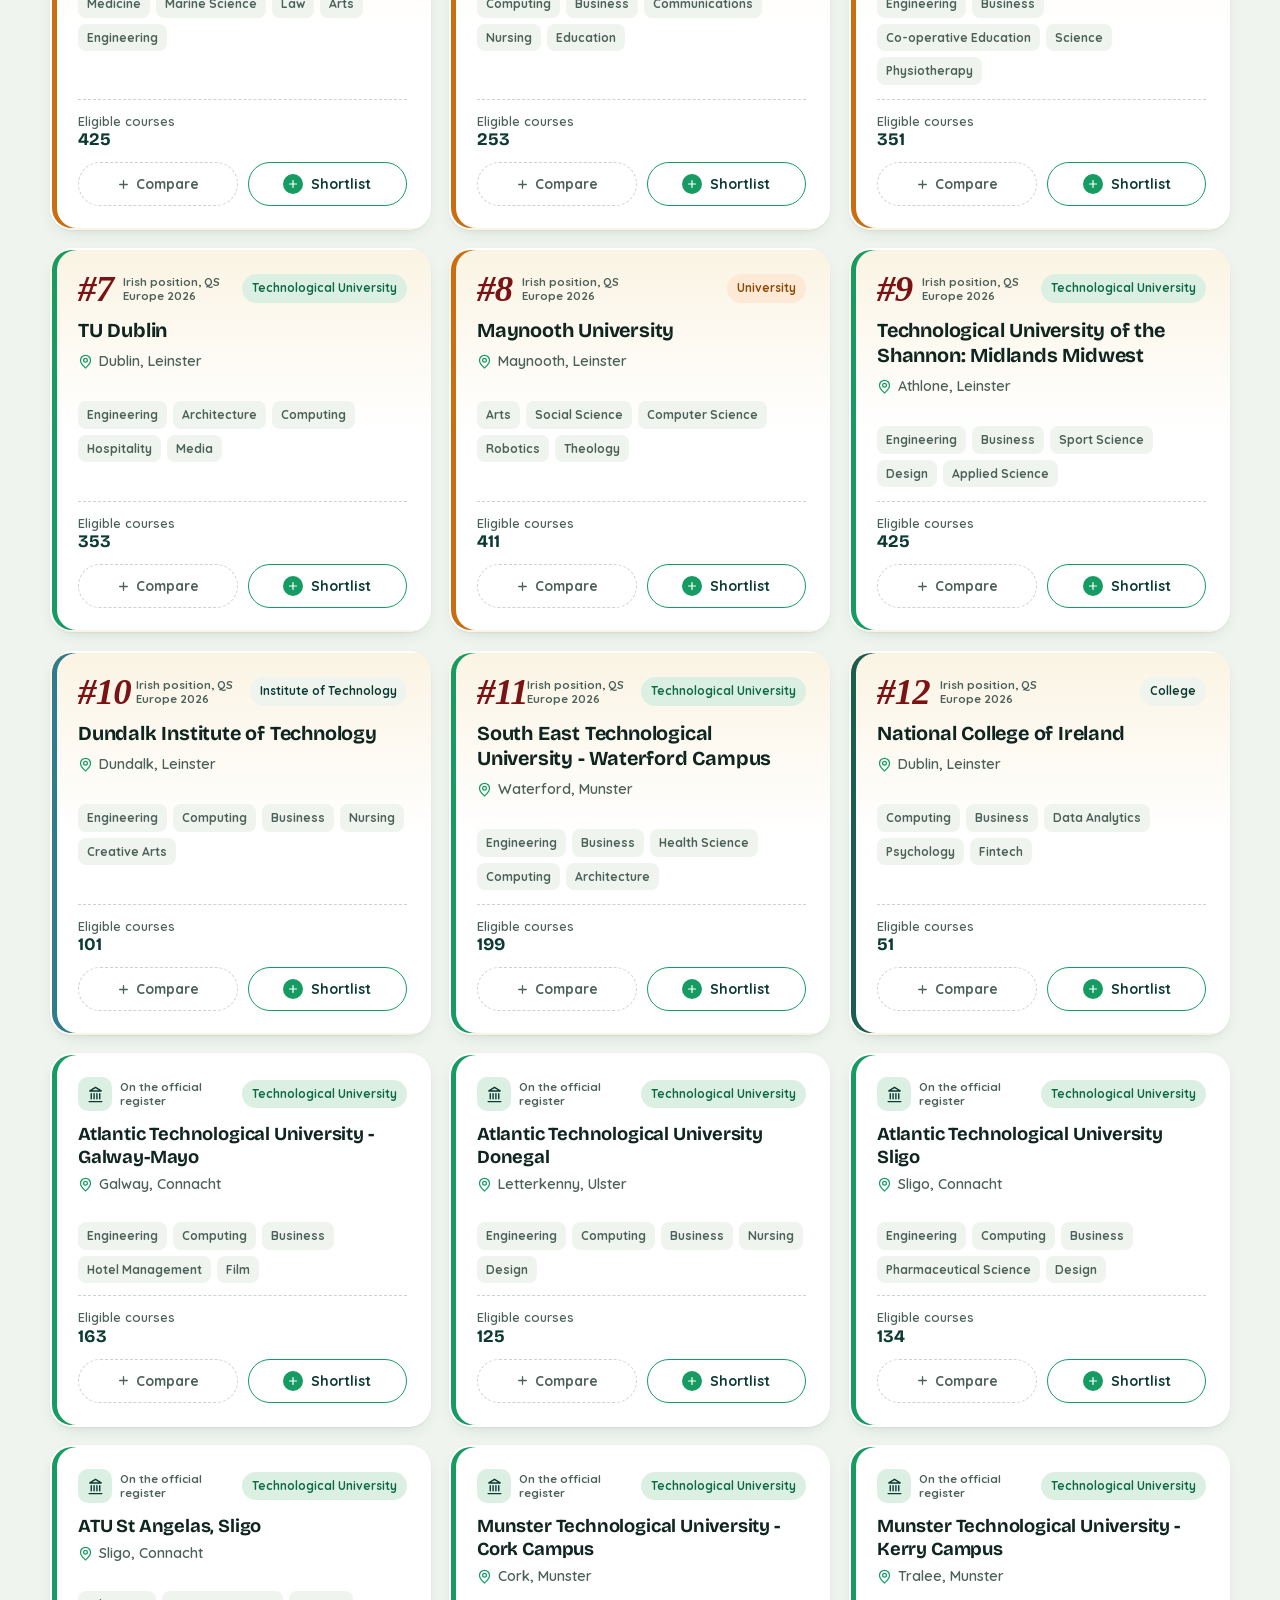
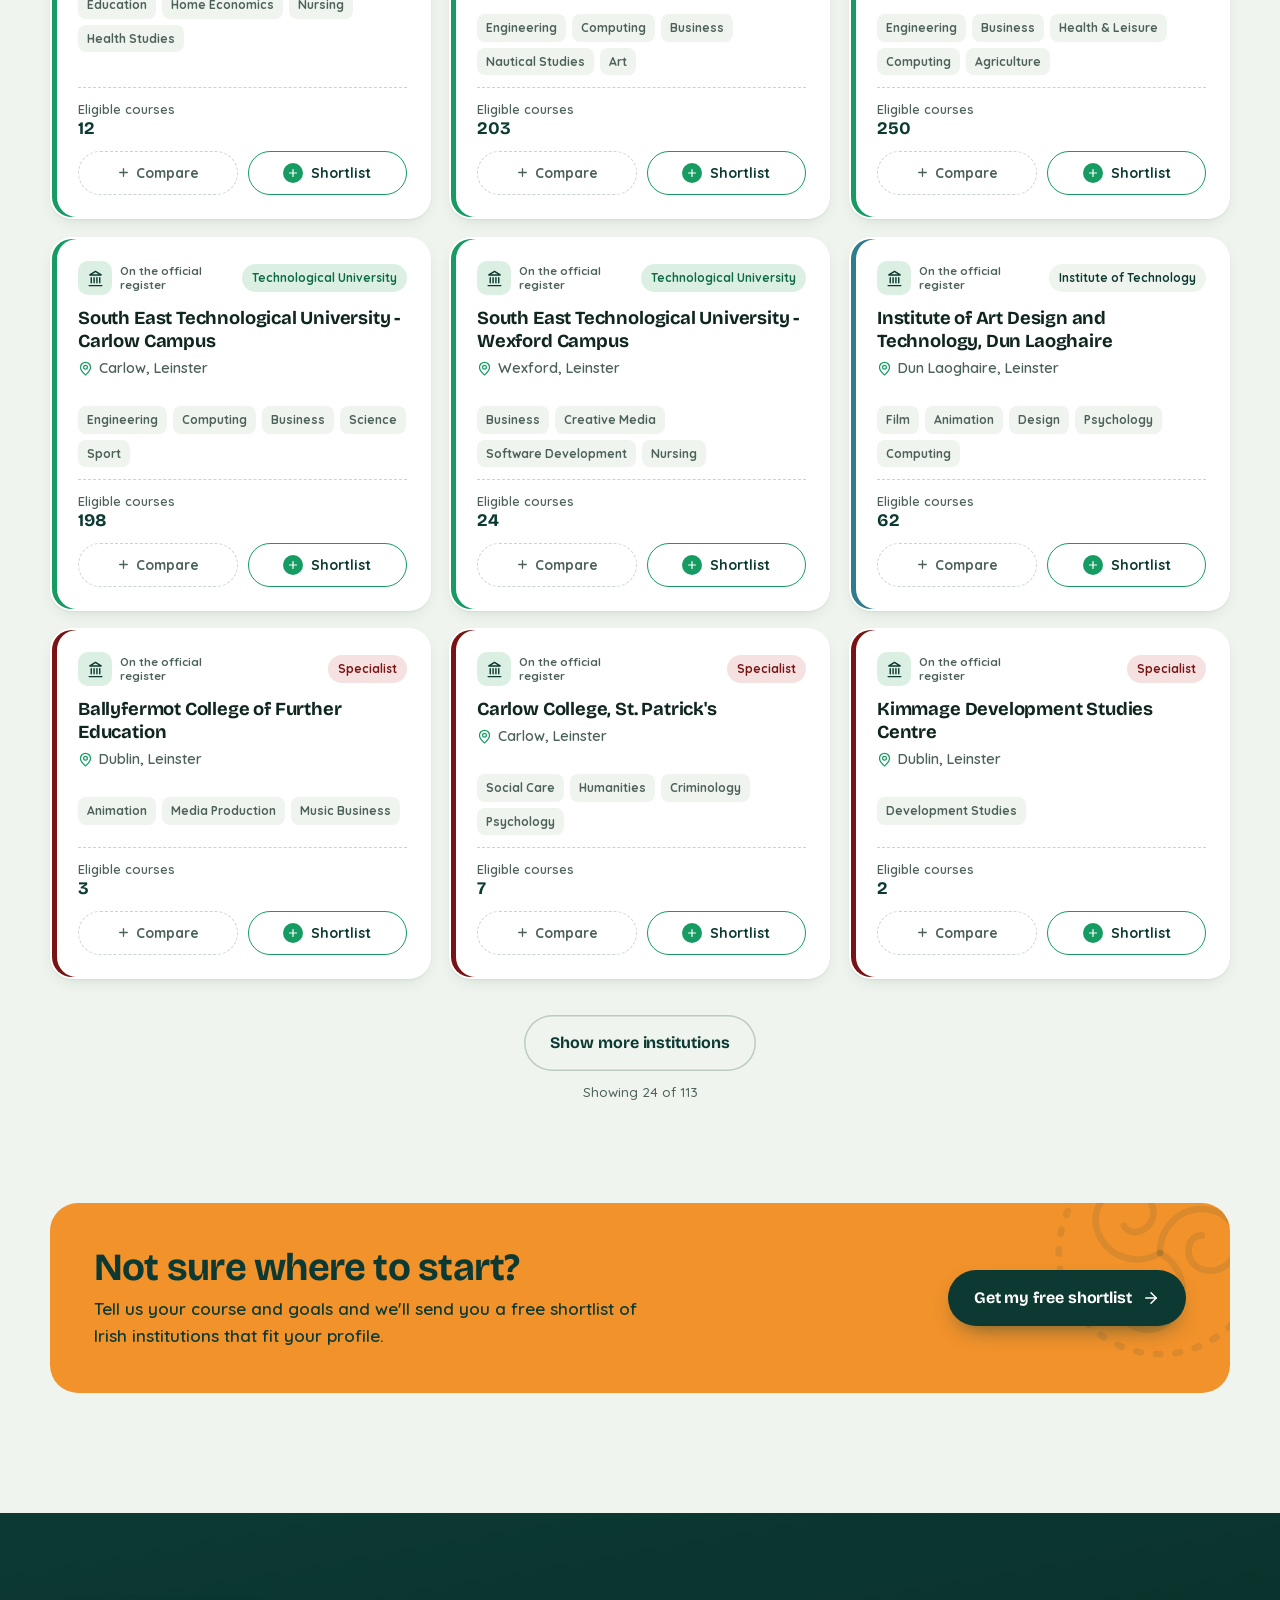
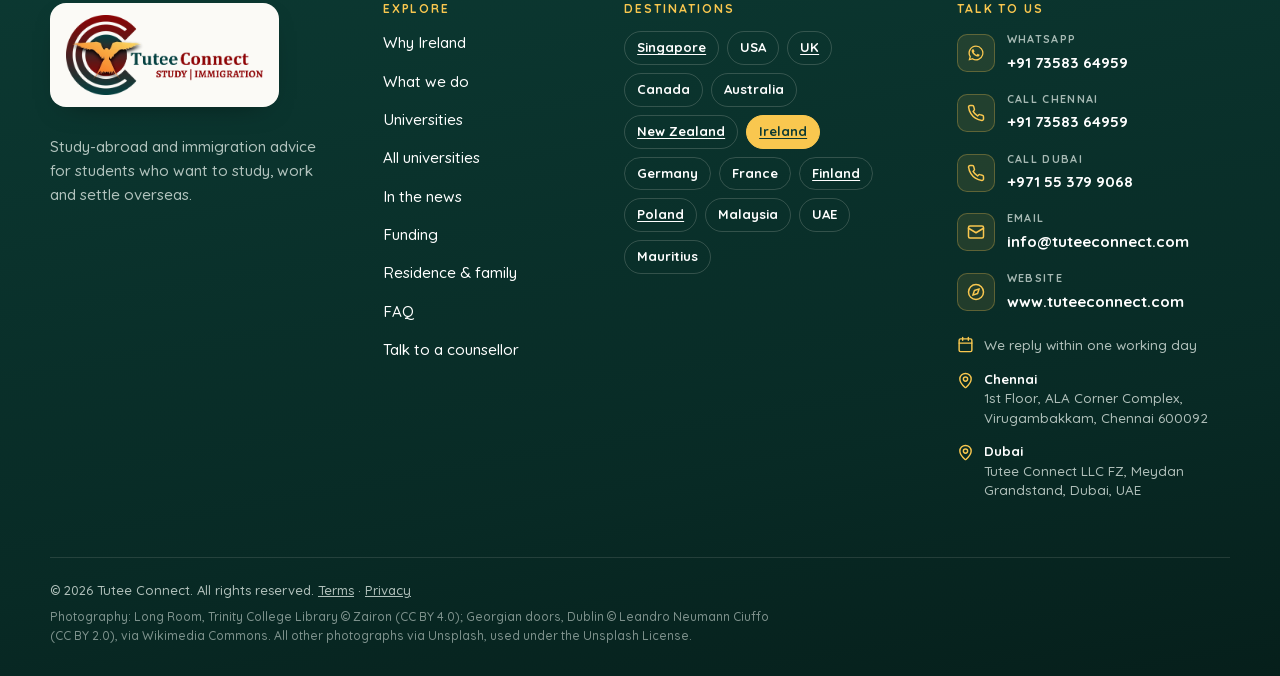
==== commit 1d974cb6: "SEO Optimization" ====
--- a/universities.html
+++ b/universities.html
@@ -93,6 +93,7 @@
   <link rel="preconnect" href="https://images.unsplash.com">
   <link rel="stylesheet" href="./assets/css/site.css">
   <script src="./assets/js/boot.js"></script>
+<script src="./assets/js/placeholders.js"></script>
 </head>
 <body>
 <a class="skip" href="#main">Skip to content</a>
@@ -138,6 +139,7 @@
     <symbol id="i-flask" viewBox="0 0 24 24" fill="none" stroke="currentColor" stroke-width="2" stroke-linecap="round" stroke-linejoin="round"><path d="M10 2v7.5L4.5 19A2 2 0 0 0 6.2 22h11.6a2 2 0 0 0 1.7-3L14 9.5V2M8.5 2h7M7 16h10"/></symbol>
     <symbol id="i-book" viewBox="0 0 24 24" fill="none" stroke="currentColor" stroke-width="2" stroke-linecap="round" stroke-linejoin="round"><path d="M2 4h6a4 4 0 0 1 4 4v14a3 3 0 0 0-3-3H2zM22 4h-6a4 4 0 0 0-4 4v14a3 3 0 0 1 3-3h7z"/></symbol>
     <symbol id="i-plane" viewBox="0 0 24 24" fill="none" stroke="currentColor" stroke-width="2" stroke-linecap="round" stroke-linejoin="round"><path d="M17.8 19.2 16 11l3.5-3.5C21 6 21.5 4 21 3c-1-.5-3 0-4.5 1.5L13 8 4.8 6.2c-.5-.1-.9.1-1.1.5l-.3.5c-.2.5-.1 1 .3 1.3L9 12l-2 3H4l-1 1 3 2 2 3 1-1v-3l3-2 3.5 5.3c.3.4.8.5 1.3.3l.5-.2c.4-.3.6-.7.5-1.2z"/></symbol>
+    <symbol id="i-cal" viewBox="0 0 24 24" fill="none" stroke="currentColor" stroke-width="2" stroke-linecap="round" stroke-linejoin="round"><rect x="3" y="4" width="18" height="18" rx="2"/><path d="M16 2v4M8 2v4M3 10h18"/></symbol>
     <symbol id="i-up" viewBox="0 0 24 24" fill="none" stroke="currentColor" stroke-width="2" stroke-linecap="round" stroke-linejoin="round"><path d="m5 12 7-7 7 7M12 19V5"/></symbol>
     <symbol id="i-star" viewBox="0 0 24 24"><path fill="currentColor" d="M12 2.5l2.9 6 6.6.9-4.8 4.6 1.2 6.5L12 17.4l-5.9 3.1 1.2-6.5L2.5 9.4l6.6-.9z"/></symbol>
     <symbol id="i-shamrock" viewBox="0 0 24 24"><g fill="currentColor"><path d="M12 11.2C9.6 9.5 7.9 8 7.9 6.1a2.3 2.3 0 0 1 4.1-1.4 2.3 2.3 0 0 1 4.1 1.4c0 1.9-1.7 3.4-4.1 5.1z"/><path d="M11.4 12.6c-1.9 2.2-3.6 3.8-5.5 3.6a2.3 2.3 0 0 1-1-4.2 2.3 2.3 0 0 1 1.6-3.9c1.9.2 3.3 2 4.9 4.5z"/><path d="M12.6 12.6c1.9 2.2 3.6 3.8 5.5 3.6a2.3 2.3 0 0 0 1-4.2 2.3 2.3 0 0 0-1.6-3.9c-1.9.2-3.3 2-4.9 4.5z"/></g><path d="M12 12.5c.3 3.6 1.4 6.6 3.6 9" fill="none" stroke="currentColor" stroke-width="1.8" stroke-linecap="round"/></symbol>
@@ -160,11 +162,11 @@
         <a href="/#services" data-scroll-to="services" data-nav="services">Services</a>
         <a href="/#universities" data-scroll-to="universities" data-nav="universities">Universities</a>
         <a href="/#relocate" data-scroll-to="relocate" data-nav="relocate">Settle</a>
-        <a href="/#testimonials" data-scroll-to="testimonials" data-nav="testimonials">Stories</a>
+        <a href="/#testimonials" data-scroll-to="testimonials" data-nav="testimonials" data-placeholder-content>Stories</a>
         <a href="/#faq" data-scroll-to="faq" data-nav="faq">FAQ</a>
       </nav>
       <a class="btn header__cta" href="/#contact" data-scroll-to="contact" data-cta="directory-nav">Free counselling</a>
-      <button class="menu-btn" type="button" data-menu-open aria-label="Open menu" aria-expanded="false"><svg><use href="./index.html#i-menu"/></svg></button>
+      <button class="menu-btn" type="button" data-menu-open aria-label="Open menu" aria-expanded="false"><svg><use href="#i-menu"/></svg></button>
     </div>
   </div>
 </header>
@@ -172,13 +174,13 @@
 <div class="drawer" data-drawer aria-hidden="true">
   <div class="drawer__scrim" data-menu-close></div>
   <div class="drawer__panel" role="dialog" aria-label="Menu">
-    <div class="drawer__top"><span>Menu</span><button class="drawer__close" type="button" data-menu-close aria-label="Close menu"><svg><use href="./index.html#i-x"/></svg></button></div>
+    <div class="drawer__top"><span>Menu</span><button class="drawer__close" type="button" data-menu-close aria-label="Close menu"><svg><use href="#i-x"/></svg></button></div>
     <nav aria-label="Mobile">
       <a href="/#why" data-scroll-to="why">Why Ireland</a>
       <a href="/#services" data-scroll-to="services">Services</a>
       <a href="/#universities" data-scroll-to="universities">Universities</a>
       <a href="/#relocate" data-scroll-to="relocate">Settle in Ireland</a>
-      <a href="/#testimonials" data-scroll-to="testimonials">Stories</a>
+      <a href="/#testimonials" data-scroll-to="testimonials" data-placeholder-content>Stories</a>
       <a href="/#faq" data-scroll-to="faq">FAQ</a>
     </nav>
     <a class="btn btn--block" href="/#contact" data-scroll-to="contact" data-cta="directory-nav-mobile">Free counselling</a>
@@ -438,42 +440,45 @@
   <div class="wrap">
     <div class="footer__grid">
       <div class="footer__brand">
-        <span class="footer__logo"><img decoding="async" src="./assets/img/logo/logo-official-208h.webp" alt="Tutee Connect" width="157" height="64" loading="lazy"></span>
-        <p>Our vision is a world where every talented student is connected to the people and places that help them grow.</p>
-        <ul class="footer__contact">
-          <li><a href="tel:+917358364959"><svg aria-hidden="true"><use href="#i-phone"/></svg>+91 73583 64959 (India)</a></li>
-          <li><a href="tel:+971553799068"><svg aria-hidden="true"><use href="#i-phone"/></svg>+971 55 379 9068 (UAE)</a></li>
-          <li><a href="mailto:info@tuteeconnect.com"><svg aria-hidden="true"><use href="#i-mail"/></svg>info@tuteeconnect.com</a></li>
-          <li><a href="https://www.tuteeconnect.com" target="_blank" rel="noopener noreferrer"><svg aria-hidden="true"><use href="#i-globe"/></svg>www.tuteeconnect.com</a></li>
-        </ul>
-        <p class="footer__offices"><b>Chennai:</b> 1st Floor, ALA Corner Complex, Virugambakkam, Chennai 600092, India<br><b>Dubai:</b> Tutee Connect LLC FZ, Meydan Grandstand, Dubai, UAE</p>
+        <span class="footer__logo"><img decoding="async" src="./assets/img/logo/logo-official-208h.webp" alt="Tutee Connect, Study | Immigration" width="157" height="64" loading="lazy"></span>
+        <p>Study-abroad and immigration advice for students who want to study, work and settle overseas.</p>
       </div>
       <div>
-        <h4>Quick links</h4>
-        <ul>
-          <li><a href="https://tuteeconnect.com/" target="_blank" rel="noopener noreferrer">Tutee Connect home</a></li>
-          <li><a href="https://tuteeconnect.com/about.html" target="_blank" rel="noopener noreferrer">About us</a></li>
-          <li><a href="/universities">Irish universities</a></li>
-          <li><a href="https://tuteeconnect.com/profile-registration.html" target="_blank" rel="noopener noreferrer">Profile registration</a></li>
-          <li><a href="https://tuteeconnect.com/contact.html" target="_blank" rel="noopener noreferrer">Contact us</a></li>
+        <h4>Explore</h4>
+        <ul class="footer__links">
+          <li><a href="/#why">Why Ireland</a></li>
+          <li><a href="/#services">What we do</a></li>
+          <li><a href="/#universities">Universities</a></li>
+          <li><a href="/universities">All universities</a></li>
+          <li><a href="/#news">In the news</a></li>
+          <li><a href="/#funding">Funding</a></li>
+          <li><a href="/#relocate">Residence &amp; family</a></li>
+          <li><a href="/#faq">FAQ</a></li>
+          <li><a href="/#contact">Talk to a counsellor</a></li>
         </ul>
       </div>
       <div>
-        <h4>Follow us</h4>
-        <ul>
-          <li><a href="https://www.instagram.com/tuteeconnect/" target="_blank" rel="noopener noreferrer">Instagram</a></li>
-          <li><a href="https://www.facebook.com/tuteeconnect" target="_blank" rel="noopener noreferrer">Facebook</a></li>
-          <li><a href="https://www.linkedin.com/company/tutee-connect/" target="_blank" rel="noopener noreferrer">LinkedIn</a></li>
-          <li><a href="https://x.com/tuteeconnect" target="_blank" rel="noopener noreferrer">X</a></li>
+        <h4>Destinations</h4>
+        <!-- Linked chips are the live Tutee Connect destination pages -->
+        <div class="footer__dest"><a href="https://sgtutee.netlify.app/">Singapore</a><span>USA</span><a href="https://uktutee.netlify.app/">UK</a><span>Canada</span><span>Australia</span><a href="https://nztutee.netlify.app/">New Zealand</a><a class="on" href="/">Ireland</a><span>Germany</span><span>France</span><a href="https://finlandtutee.netlify.app/">Finland</a><a href="https://polandtutee.netlify.app/">Poland</a><span>Malaysia</span><span>UAE</span><span>Mauritius</span></div>
+      </div>
+      <div>
+        <h4>Talk to us</h4>
+        <ul class="footer__contact">
+          <li><a href="https://wa.me/917358364959" target="_blank" rel="noopener noreferrer"><span class="footer__fi"><svg aria-hidden="true"><use href="#i-whatsapp"/></svg></span><span><small>WhatsApp</small>+91 73583 64959</span></a></li>
+          <li><a href="tel:+917358364959"><span class="footer__fi"><svg aria-hidden="true"><use href="#i-phone"/></svg></span><span><small>Call Chennai</small>+91 73583 64959</span></a></li>
+          <li><a href="tel:+971553799068"><span class="footer__fi"><svg aria-hidden="true"><use href="#i-phone"/></svg></span><span><small>Call Dubai</small>+971 55 379 9068</span></a></li>
+          <li><a href="mailto:info@tuteeconnect.com"><span class="footer__fi"><svg aria-hidden="true"><use href="#i-mail"/></svg></span><span><small>Email</small>info@tuteeconnect.com</span></a></li>
+          <li><a href="https://www.tuteeconnect.com" target="_blank" rel="noopener noreferrer"><span class="footer__fi"><svg aria-hidden="true"><use href="#i-compass"/></svg></span><span><small>Website</small>www.tuteeconnect.com</span></a></li>
         </ul>
+        <p class="footer__note"><svg aria-hidden="true"><use href="#i-cal"/></svg>We reply within one working day</p>
+        <p class="footer__addr"><svg aria-hidden="true"><use href="#i-pin"/></svg><span><b>Chennai</b>1st Floor, ALA Corner Complex, Virugambakkam, Chennai 600092</span></p>
+        <p class="footer__addr"><svg aria-hidden="true"><use href="#i-pin"/></svg><span><b>Dubai</b>Tutee Connect LLC FZ, Meydan Grandstand, Dubai, UAE</span></p>
       </div>
     </div>
     <div class="footer__base">
-      <div>
-        <p style="margin:0 0 6px">© 2026 Tutee Connect. All rights reserved. <a href="https://tuteeconnect.com/terms-and-conditions.html" target="_blank" rel="noopener noreferrer">Terms</a> and <a href="https://tuteeconnect.com/privacy-policy.html" target="_blank" rel="noopener noreferrer">Privacy</a></p>
-        <p class="footer__credit" data-photo-credit>Photography: Long Room, Trinity College Library © Zairon (CC BY 4.0); Georgian doors, Dublin © Leandro Neumann Ciuffo (CC BY 2.0), via Wikimedia Commons. All other photographs via Unsplash, used under the Unsplash License.</p>
-      </div>
-
+      <p>© 2026 Tutee Connect. All rights reserved. <a href="https://tuteeconnect.com/terms-and-conditions.html" target="_blank" rel="noopener noreferrer">Terms</a> · <a href="https://tuteeconnect.com/privacy-policy.html" target="_blank" rel="noopener noreferrer">Privacy</a></p>
+      <p class="footer__credit" data-photo-credit>Photography: Long Room, Trinity College Library © Zairon (CC BY 4.0); Georgian doors, Dublin © Leandro Neumann Ciuffo (CC BY 2.0), via Wikimedia Commons. All other photographs via Unsplash, used under the Unsplash License.</p>
     </div>
   </div>
 </footer>
--- a/assets/css/site.css
+++ b/assets/css/site.css
@@ -21,6 +21,10 @@
   --muted: #4c615a;
   --line: rgba(12, 58, 51, 0.12);
   --line-strong: rgba(12, 58, 51, 0.22);
+  /* Phase 10: warm paper for editorial sections, a darker green for small text, a serif for editorial accents (system fonts only) */
+  --vellum: #f6f0e3;
+  --shamrock-ink: #0f7a4b;
+  --f-serif: 'Iowan Old Style', 'Palatino Linotype', Palatino, 'Book Antiqua', Georgia, serif;
 
   --f-display: 'Bricolage Grotesque', 'Quicksand', system-ui, sans-serif;
   --f-body: 'Quicksand', system-ui, -apple-system, 'Segoe UI', sans-serif;
@@ -246,7 +250,8 @@
 .section--forest { background: var(--forest); color: #e9f3ee; }
 .sec-head { display: grid; grid-template-columns: minmax(0, 1.1fr) minmax(0, 0.9fr); gap: 20px 64px; align-items: end; margin-bottom: clamp(32px, 4.5vw, 52px); }
 .sec-head .lede { justify-self: start; }
-.kicker { display: inline-flex; align-items: center; gap: 10px; font-weight: 700; color: var(--shamrock); margin: 0 0 16px; font-size: .98rem; }
+.kicker { display: inline-flex; align-items: center; gap: 10px; font-weight: 700; color: var(--shamrock-ink); margin: 0 0 16px; font-size: .98rem; }
+/* Phase 10: kickers on light paper use the darker green (shamrock #169b62 was about 3.3:1 on the mist background; this is about 5:1) */
 .kicker::before { content: ''; width: 26px; height: 2px; background: linear-gradient(90deg, var(--shamrock) 0 33%, #fff 33% 66%, var(--amber) 66%); border-radius: 2px; box-shadow: 0 0 0 .5px rgba(12,58,51,.2); }
 .on-dark .kicker, .section--forest .kicker { color: var(--gold); }
 @media (max-width: 860px) { .sec-head { grid-template-columns: 1fr; } }
@@ -271,6 +276,8 @@
   position: relative; min-height: 100svh; color: #fff; overflow: hidden; isolation: isolate;
   display: flex; align-items: center; padding: 130px 0 120px; background: #0b3530;
 }
+/* the keyword H1 line added ~34px; take it from the space under the stamps so the hero still fits one desktop screen */
+@media (min-width: 901px) { .hero { padding-bottom: 72px; } }
 .hero__bg { position: absolute; inset: -4% 0 -4%; z-index: -3; transform: translate3d(0, calc(var(--p, 0) * 14%), 0); will-change: transform; }
 .hero__bg img { position: absolute; inset: 0; width: 100%; height: 100%; object-fit: cover; object-position: 62% 50%; transform-origin: 72% 40%; animation: heroZoom 40s ease-in-out infinite alternate; }
 /* The living version of the photo: a WebGL cinemagraph drawn by
@@ -294,15 +301,19 @@
   border-radius: 999px; background: rgba(255,255,255,.1); border: 1px solid rgba(255,255,255,.18);
   -webkit-backdrop-filter: blur(8px); backdrop-filter: blur(8px); font-size: .95rem; color: rgba(255,255,255,.88);
 }
-.hero__welcome b { font-family: var(--f-display); font-weight: 700; color: #fff; background: var(--shamrock); padding: 3px 12px; border-radius: 999px; }
+.hero__welcome b { font-family: var(--f-display); font-weight: 700; color: #fff; background: var(--shamrock-ink); padding: 3px 12px; border-radius: 999px; }
 /* The keyword H1 sits as a small line above the display slogan, which is a styled <p>. */
 .hero__kw { margin: -8px 0 14px; font-size: clamp(1rem, 1.5vw, 1.2rem); font-weight: 700; letter-spacing: 0; color: #b6f0d2; text-shadow: 0 1px 14px rgba(0,0,0,.35); }
 .hero .hero__title { color: #fff; margin-bottom: 26px; text-wrap: balance; text-shadow: 0 2px 30px rgba(0,0,0,.25); }
+/* the slogan is a <p> since the H1 became the keyword line; keep the heading font it had as the H1 */
+.hero .hero__title { font-family: var(--f-display); font-optical-sizing: auto; }
 .hero .hero__title .tri { display: inline-block; background: linear-gradient(90deg, #7ee2b0, #fff 55%, var(--amber-2)); -webkit-background-clip: text; background-clip: text; color: transparent; }
 .hero__lede { font-size: clamp(1.05rem, 1.4vw, 1.2rem); color: rgba(255,255,255,.86); max-width: 50ch; margin-bottom: 34px; }
 .hero__ctas { display: flex; flex-wrap: wrap; gap: 14px; margin-bottom: 46px; }
 
 .stamps { display: flex; flex-wrap: wrap; gap: 14px 22px; }
+/* above phone width the three stamps stay on one row: a long label wraps inside its stamp instead */
+@media (min-width: 521px) { .stamps { flex-wrap: nowrap; column-gap: clamp(10px, 1.8vw, 22px); } .stamp { flex: 0 1 auto; min-width: 0; } .stamp span { max-width: 13ch; text-wrap: balance; } }
 .stamp {
   --c: var(--gold);
   position: relative; display: grid; padding: 10px 18px 11px; border: 2px dashed var(--c); border-radius: 12px;
@@ -599,6 +610,27 @@
 .sheet__nav:hover { background: rgba(255,255,255,.2); }
 .sheet__nav svg { width: 20px; height: 20px; }
 .sheet__foot .btn { flex: 1; }
+/* Service photo (25 Nov 2026): the card opens on the tapped tile's picture, so the
+   details read as a page of a brochure rather than a plain text box. The head
+   (icon, step, title, tagline) sits on the photo's lower edge. */
+.sheet__media { position: relative; flex: none; margin: 0; height: clamp(130px, 30svh, 260px); overflow: hidden; background: #0a3029; }
+.sheet__media img { width: 100%; height: 100%; object-fit: cover; opacity: 0; transform: scale(1.06); transition: opacity .45s ease, transform 1.2s var(--ease); }
+.sheet__media img.is-loaded { opacity: 1; transform: none; }
+.sheet__media { background: transparent; }
+.sheet__media img { -webkit-mask: linear-gradient(180deg, #000 45%, rgba(0,0,0,.55) 75%, transparent 100%); mask: linear-gradient(180deg, #000 45%, rgba(0,0,0,.55) 75%, transparent 100%); }
+.sheet__media::after { content: ''; position: absolute; inset: 0; pointer-events: none; background: linear-gradient(180deg, rgba(6,30,26,.3) 0%, rgba(6,30,26,0) 32%); }
+.sheet__count { position: absolute; left: 18px; top: 16px; z-index: 1; padding: 5px 11px; border-radius: 999px; background: rgba(6,30,26,.55); -webkit-backdrop-filter: blur(6px); backdrop-filter: blur(6px); color: #fff; font-family: var(--f-display); font-weight: 700; font-size: .78rem; letter-spacing: .04em; font-variant-numeric: tabular-nums; }
+.sheet__media + .sheet__head { position: relative; z-index: 1; margin-top: -46px; border-bottom: 0; padding-top: 0; align-items: flex-end; }
+.sheet__media + .sheet__head .sheet__close { position: absolute; top: calc(-1 * clamp(130px, 30svh, 260px) + 58px); right: 16px; background: rgba(6,30,26,.55); -webkit-backdrop-filter: blur(6px); backdrop-filter: blur(6px); }
+.sheet__media + .sheet__head .sheet__close:hover { background: rgba(6,30,26,.8); }
+.sheet__media + .sheet__head .sheet__icon { border: 3px solid var(--forest); width: 62px; height: 62px; }
+.sheet__media + .sheet__head h3 { text-shadow: 0 2px 14px rgba(0,0,0,.35); }
+.sheet.is-open .sheet__media img.is-loaded { animation: sheetPhoto 7s ease-out both; }
+@keyframes sheetPhoto { from { transform: scale(1.08); } to { transform: scale(1); } }
+.sheet__body > .svc-copy > p:first-child { color: #fff; font-size: 1.04em; }
+.sheet__body > .svc-copy { position: relative; padding-left: 16px; border-left: 3px solid var(--amber); }
+@media (prefers-reduced-motion: reduce) { .sheet__media img, .sheet.is-open .sheet__media img.is-loaded { transition: opacity .2s; transform: none; animation: none; } }
+@media (max-height: 560px) { .sheet__media { height: 96px; } .sheet__media + .sheet__head .sheet__close { top: calc(-96px + 58px); } }
 
 /* ==========================================================================
    UNIVERSITIES — departure board + boarding pass
@@ -654,7 +686,7 @@
 .pass--big { position: relative; }
 .pass--big .pass__route .pass__code:last-child, .pass--big .pass__name, .pass--big .pass__foot { transition: opacity .28s ease, transform .4s var(--ease); }
 .pass--big.is-swapping .pass__route .pass__code:last-child, .pass--big.is-swapping .pass__name, .pass--big.is-swapping .pass__foot { opacity: 0; transform: translateY(8px); }
-.pass__top { display: flex; justify-content: space-between; align-items: center; padding: 15px 22px; background: var(--pc); color: #fff; font-weight: 700; font-size: .88rem; transition: background-color .4s; }
+.pass__top { display: flex; justify-content: space-between; align-items: center; padding: 15px 22px; background: var(--pc); color: var(--pt, #fff); font-weight: 700; font-size: .88rem; transition: background-color .4s; }
 .pass__top svg { width: 20px; height: 20px; }
 .pass__route { display: grid; grid-template-columns: auto 1fr auto; align-items: center; gap: 12px; padding: 24px 22px 6px; }
 .pass__code { font-family: var(--f-display); font-weight: 800; font-size: 2.5rem; letter-spacing: -0.02em; line-height: 1; color: var(--forest); }
@@ -877,57 +909,74 @@
 @media (max-width: 640px) { .voice { width: 300px; padding: 22px; } }
 
 /* ==========================================================================
-   FAQ — pick a question, watch the counsellor answer
+   FAQ (Phase 10, 12 Nov 2026): a sticky index on the left, questions grouped
+   by topic on the right as native <details> accordions. Replaces the
+   "pick a question, the answer card swaps in" panel, which kept one answer
+   always open and repeated the master/detail pattern of the board and route.
    ========================================================================== */
-.faqx { display: grid; grid-template-columns: minmax(0, .95fr) minmax(0, 1.05fr); gap: clamp(24px, 4vw, 48px); align-items: stretch; }
-.faqx h2 { margin-bottom: 14px; }
-.qlist { list-style: none; margin: 0; padding: 0; display: grid; gap: 10px; align-content: space-between; }
+.faqed { display: grid; grid-template-columns: minmax(0, 4fr) minmax(0, 8fr); gap: clamp(28px, 5vw, 72px); align-items: start; }
+.faqed__side { display: grid; gap: 26px; }
+/* the index stays in view while you read, when the screen is tall enough to show all of it */
+@media (min-width: 901px) and (min-height: 820px) { .faqed__side { position: sticky; top: 104px; } }
+.faqed .faqed__head { display: block; margin: 0; }
+.faqed__head h2 { margin-bottom: 16px; font-size: clamp(2rem, 3.4vw, 2.9rem); }
+.faqed__topics { display: grid; gap: 2px; border-top: 1px solid var(--line); }
+.faqed__topics a { display: grid; grid-template-columns: 34px minmax(0, 1fr) auto; align-items: center; gap: 10px; padding: 11px 4px; border-bottom: 1px solid var(--line); color: var(--forest); font-family: var(--f-display); font-weight: 600; font-size: 1.02rem; text-decoration: none; transition: color .25s, padding-left .35s var(--ease); }
+.faqed__topics a span { font-family: var(--f-serif); font-style: italic; font-weight: 700; font-size: 1.05rem; color: var(--claret); }
+.faqed__topics a small { min-width: 26px; height: 26px; padding: 0 8px; border-radius: 999px; display: grid; place-items: center; background: var(--mist); font-family: var(--f-body); font-size: .78rem; font-weight: 700; color: var(--muted); }
+.faqed__topics a:hover { color: var(--shamrock-ink); padding-left: 10px; }
+.faqed__ask { padding: 20px 22px; border-radius: 20px; background: var(--vellum); border: 1px solid rgba(120, 90, 40, .14); }
+.faqed__ask p { margin: 0 0 14px; color: var(--muted); font-size: .98rem; line-height: 1.5; }
+.faqed__ask b { display: block; font-family: var(--f-display); font-size: 1.12rem; color: var(--forest); }
+.faqed__dir { display: inline-block; margin-top: 14px; font-size: .92rem; background-size: 100% 1.5px; }
+.faqed__dir:hover { background-size: 100% 2px; color: var(--shamrock-ink); }
+
+.faqgroup + .faqgroup { margin-top: clamp(30px, 3.6vw, 44px); }
+.faqgroup__h { display: flex; align-items: baseline; gap: 12px; margin: 0 0 8px; font-size: clamp(1.2rem, 1.7vw, 1.4rem); letter-spacing: -0.015em; color: var(--forest); }
+.faqed__main { counter-reset: faqgroup; }
+.faqgroup { counter-increment: faqgroup; }
+.faqgroup__h::before { content: "0" counter(faqgroup); font-family: var(--f-serif); font-style: italic; font-weight: 700; font-size: 1.15em; color: var(--claret); }
+.qlist { list-style: none; margin: 0; padding: 0; border-top: 2px solid var(--forest); }
+.qlist > li { border-bottom: 1px solid var(--line-strong); }
+.qa > summary { list-style: none; }
+.qa > summary::-webkit-details-marker { display: none; }
 .qbtn {
-  width: 100%; display: grid; grid-template-columns: 38px 1fr 22px; gap: 14px; align-items: center; padding: 13px 16px 13px 13px;
-  border-radius: 18px; border: 1.5px solid var(--line); background: #fff; text-align: left; color: var(--forest);
-  font-family: var(--f-display); font-weight: 600; font-size: 1.02rem; line-height: 1.3; letter-spacing: -0.01em;
-  transition: background-color .3s, color .3s, border-color .3s, transform .45s var(--ease), box-shadow .3s;
-}
-.qbtn:hover { border-color: var(--shamrock); transform: translateX(4px); }
-.qbtn i { width: 38px; height: 38px; border-radius: 12px; display: grid; place-items: center; background: var(--mist); color: var(--shamrock); font-style: normal; transition: background-color .3s, color .3s, transform .5s cubic-bezier(.3,1.6,.5,1); }
-.qbtn i svg { width: 19px; height: 19px; }
-.qbtn > svg { width: 20px; height: 20px; color: var(--muted); transition: transform .35s var(--ease), color .3s; }
-.qbtn[aria-pressed="true"] { background: var(--forest); color: #fff; border-color: var(--forest); box-shadow: var(--shadow-2); }
-.qbtn[aria-pressed="true"] i { background: var(--amber); color: var(--forest); transform: rotate(-10deg); }
-.qbtn[aria-pressed="true"] > svg { color: var(--amber); transform: translateX(4px); }
-.qa__a { display: none; }
-.no-js .qa__a { display: block; padding: 10px 16px 6px; color: var(--muted); }
-
-.answer {
-  position: relative; isolation: isolate; overflow: hidden; display: flex; flex-direction: column; min-height: 0;
-  border-radius: 30px; background: #fff; box-shadow: var(--shadow-2), 0 0 0 1px var(--line);
-}
-.answer::before { content: '?'; position: absolute; right: -6px; bottom: -70px; z-index: -1; font-family: var(--f-display); font-weight: 800; font-size: 22rem; line-height: 1; color: var(--mint); opacity: .7; pointer-events: none; }
-.answer__top {
-  display: flex; justify-content: space-between; align-items: center; gap: 12px; padding: 22px 28px 16px; border-bottom: 1px solid var(--line);
-  font-size: .84rem; font-weight: 700; color: var(--muted);
-  background: linear-gradient(90deg, var(--shamrock) 0 33.3%, #e8eee9 33.3% 66.6%, var(--amber) 66.6%) top / 100% 5px no-repeat;
-}
-.answer__count { font-family: var(--f-display); font-weight: 800; font-size: 1.05rem; color: var(--forest); font-variant-numeric: tabular-nums; }
-.answer__body { flex: 1; padding: 30px 30px 12px; transition: opacity .3s, transform .45s var(--ease); }
-.answer__body.is-swapping { opacity: 0; transform: translateY(14px); }
-.answer__icon { width: 60px; height: 60px; border-radius: 18px; display: grid; place-items: center; margin-bottom: 20px; background: var(--amber); color: var(--forest); box-shadow: 0 14px 26px -12px rgba(242,146,43,.9); }
-.answer__icon svg { width: 28px; height: 28px; }
-.answer__body h3 { font-size: clamp(1.4rem, 2.2vw, 1.85rem); letter-spacing: -0.02em; color: var(--forest); margin-bottom: 14px; }
-.answer__body p { margin: 0; color: var(--muted); font-size: 1.02rem; line-height: 1.75; max-width: 60ch; }
-.answer__body .wd { opacity: 0; animation: wordIn .35s ease forwards; animation-delay: calc(var(--i) * 12ms); }
-@keyframes wordIn { from { opacity: 0; filter: blur(3px); } to { opacity: 1; filter: none; } }
+  display: grid; grid-template-columns: 36px minmax(0, 1fr) 30px; gap: 14px; align-items: center; padding: 15px 4px 15px 2px; cursor: pointer;
+  color: var(--forest); font-family: var(--f-display); font-weight: 600; font-size: 1.04rem; line-height: 1.35; letter-spacing: -0.01em;
+  border-radius: 10px; transition: color .25s;
+}
+.qbtn:hover { color: var(--shamrock-ink); }
+.qbtn i { width: 36px; height: 36px; border-radius: 11px; display: grid; place-items: center; background: var(--mist); color: var(--shamrock-ink); font-style: normal; transition: background-color .3s, color .3s; }
+.qbtn i svg { width: 18px; height: 18px; }
+.qbtn__x { width: 30px; height: 30px; padding: 7px; border-radius: 50%; color: var(--forest); box-shadow: inset 0 0 0 1.5px var(--line-strong); transition: transform .35s var(--ease), background-color .25s, color .25s, box-shadow .25s; }
+.qbtn:hover .qbtn__x { box-shadow: inset 0 0 0 1.5px var(--forest); }
+.qa[open] > .qbtn i { background: var(--amber); color: var(--forest); }
+.qa[open] > .qbtn .qbtn__x { transform: rotate(45deg); background: var(--forest); color: #fff; box-shadow: none; }
+.qa__a { margin: 0 0 18px 50px; padding: 2px 0 2px 18px; border-left: 3px solid var(--amber); color: var(--muted); font-size: 1rem; line-height: 1.7; max-width: 66ch; overflow-wrap: anywhere; }
+.qa__a a { color: var(--forest); font-weight: 700; text-decoration: underline; text-decoration-color: rgba(12, 58, 51, .4); text-underline-offset: 3px; }
+.qa[open] .qa__a { animation: qaIn .35s var(--ease); }
+@keyframes qaIn { from { opacity: 0; transform: translateY(-4px); } to { opacity: 1; transform: none; } }
 @keyframes msgIn { from { opacity: 0; transform: translateY(10px) scale(.98); } to { opacity: 1; transform: none; } }
-.answer__foot { display: flex; flex-wrap: wrap; align-items: center; justify-content: space-between; gap: 12px; padding: 18px 28px 26px; }
-.answer__nav { display: flex; gap: 8px; }
-.answer__nav button { width: 46px; height: 46px; border-radius: 50%; display: grid; place-items: center; border: 1.5px solid var(--line-strong); background: #fff; color: var(--forest); transition: background-color .25s, color .25s, border-color .25s; }
-.answer__nav button:hover { background: var(--forest); border-color: var(--forest); color: #fff; }
-.answer__nav svg { width: 20px; height: 20px; }
 @media (max-width: 900px) {
-  .faqx { grid-template-columns: 1fr; }
-  .answer { position: relative; top: 0; min-height: 0; }
-  .qbtn[aria-pressed="true"] { transform: none; }
-}
+  .faqed { display: flex; flex-direction: column; align-items: stretch; gap: 0; }
+  .faqed__side { display: contents; }
+  .faqed__head { order: 1; margin-bottom: 18px !important; }
+  .faqed__topics { order: 2; grid-template-columns: repeat(2, minmax(0, 1fr)); gap: 8px; border: 0; margin-bottom: 28px; }
+  .faqed__topics a { grid-template-columns: auto minmax(0, 1fr) auto; gap: 8px; padding: 10px 12px; border: 1px solid var(--line-strong); border-radius: 14px; font-size: .92rem; line-height: 1.2; }
+  .faqed__topics a:hover { padding-left: 12px; }
+  .faqed__main { order: 3; }
+  .faqed__ask { order: 4; margin-top: 30px; }
+}
+@media (max-width: 640px) {
+  .qbtn { grid-template-columns: 30px minmax(0, 1fr) 28px; gap: 11px; padding: 13px 0; font-size: .96rem; }
+  .qbtn i { width: 30px; height: 30px; border-radius: 9px; }
+  .qbtn i svg { width: 15px; height: 15px; }
+  .qbtn__x { width: 28px; height: 28px; }
+  .qa__a { margin: 0 0 16px 4px; padding-left: 14px; font-size: .94rem; line-height: 1.65; }
+  .faqed__topics a small { display: none; }
+  .faqed__ask .btn { width: 100%; }
+}
+@media (prefers-reduced-motion: reduce) { .qa[open] .qa__a { animation: none; } }
 
 /* ==========================================================================
    FREE COUNSELLING — boarding-pass check-in
@@ -946,7 +995,7 @@
 
 .ticket { position: relative; display: grid; grid-template-columns: minmax(0, 1fr) 320px; filter: drop-shadow(0 40px 46px rgba(0,0,0,.45)); }
 .ticket__main { position: relative; overflow: hidden; background: #fbfaf6; color: var(--ink); border-radius: 30px 0 0 30px; display: flex; flex-direction: column; }
-.ticket__bar { display: flex; align-items: center; justify-content: space-between; gap: 12px; padding: 16px 30px; background: var(--shamrock); color: #fff; font-weight: 700; font-size: .9rem; }
+.ticket__bar { display: flex; align-items: center; justify-content: space-between; gap: 12px; padding: 16px 30px; background: var(--shamrock-ink); color: #fff; font-weight: 700; font-size: .9rem; }
 .ticket__bar span { display: inline-flex; align-items: center; gap: 10px; }
 .ticket__bar img { width: 32px; height: 32px; object-fit: contain; }
 .ticket__bar svg { width: 20px; height: 20px; }
@@ -966,7 +1015,7 @@
 .ticket__steps li.is-on { background: var(--forest); color: #fff; }
 .ticket__steps li.is-on span { background: var(--amber); color: var(--forest); }
 .ticket__steps li.is-done { background: var(--mint); color: var(--forest); }
-.ticket__steps li.is-done span { background: var(--shamrock); color: #fff; }
+.ticket__steps li.is-done span { background: var(--shamrock-ink); color: #fff; }
 
 .ticket__stage { display: grid; flex: 1; }
 .tstep { grid-area: 1 / 1; min-width: 0; margin: 0; padding: 0; border: 0; opacity: 0; visibility: hidden; transform: translateX(40px); transition: opacity .45s, transform .6s var(--ease), visibility 0s .6s; }
@@ -1072,28 +1121,47 @@
 .footer { position: relative; background: #082a25; color: rgba(233,243,238,.75); padding: clamp(60px, 8vw, 90px) 0 30px; overflow: hidden; }
 .footer__base a { color: inherit; }
 .footer__big { font-family: var(--f-display); font-weight: 800; font-size: clamp(3rem, 11vw, 9.5rem); letter-spacing: -0.05em; line-height: .85; color: rgba(255,255,255,.06); white-space: nowrap; margin: 0 0 clamp(30px, 5vw, 60px); user-select: none; }
-.footer__grid { display: grid; grid-template-columns: 1.4fr 1fr 1fr; gap: 36px; }
-/* logo-dark-*.webp: the dark-background version of the logo (cream between and
-   around the rings, lighter teal and brighter red lettering), pre-sized 1x/2x/3x. */
-/* The official logo is drawn for light backgrounds, so it sits on a white plate. */
-.footer__logo { display: inline-block; margin-bottom: 18px; padding: 12px 18px; background: #fff; border-radius: 14px; }
-.footer__logo img { height: 64px; width: auto; display: block; }
-/* On dark green the icon's teal and claret rings need a fine light keyline to read. */
-/* On dark green the chat launcher and chat header use icon-dark-*.png (cream between the rings). */
-.footer__contact { list-style: none; margin: 16px 0 0; padding: 0; display: grid; gap: 8px; font-size: .92rem; }
-.footer__contact a { display: inline-flex; align-items: center; gap: 10px; color: #fff; font-weight: 700; text-decoration: none; transition: color .25s; }
+/* Footer (25 Nov 2026): the same four columns as the New Zealand page:
+   brand, Explore, Destinations (chips; the live Tutee Connect pages are links,
+   this page is highlighted) and Talk to us (labelled contacts, reply time, offices). */
+.footer { background: linear-gradient(170deg, #0c3a33 0%, #082a25 70%, #061f1b 100%); }
+.footer__grid { display: grid; grid-template-columns: minmax(0, 1.25fr) minmax(0, .85fr) minmax(0, 1.25fr) minmax(0, 1.2fr); gap: 40px 48px; align-items: start; color: rgba(233,243,238,.75); font-size: .95rem; }
+/* The official logo is drawn for light backgrounds, so it sits on a light plate. */
+.footer__logo { display: inline-block; padding: 12px 16px; background: #fbfaf6; border-radius: 16px; box-shadow: 0 10px 30px -18px rgba(0,0,0,.6); }
+.footer__logo img { height: 80px; width: auto; display: block; }
+.footer__brand p { margin: 20px 0 0; max-width: 32ch; line-height: 1.6; font-size: .95rem; }
+.footer h4 { margin: 0 0 16px; font-family: var(--f-body); font-weight: 700; font-size: .76rem; line-height: 1; letter-spacing: .16em; text-transform: uppercase; color: var(--gold); }
+.footer ul { list-style: none; margin: 0; padding: 0; display: grid; }
+.footer__links { gap: 14px; }
+.footer__links a { color: #fff; text-decoration: none; transition: color .25s; }
+.footer__links a:hover { color: var(--gold); }
+.footer__dest { display: flex; flex-wrap: wrap; gap: 8px; }
+.footer__dest span, .footer__dest a { padding: 8px 12px; border-radius: 999px; border: 1px solid rgba(245,239,228,.18); font-size: .82rem; font-weight: 700; line-height: 1.2; color: #fff; }
+.footer__dest a { text-decoration: underline; text-underline-offset: 2px; transition: border-color .25s, color .25s; }
+.footer__dest a:hover, .footer__dest a:focus-visible { border-color: var(--gold); color: var(--gold); }
+.footer__dest .on, .footer__dest .on:hover { background: var(--gold); border-color: var(--gold); color: var(--forest); }
+.footer__contact { gap: 16px; }
+.footer__contact a { display: flex; align-items: center; gap: 12px; color: #fff; font-weight: 700; text-decoration: none; overflow-wrap: anywhere; transition: color .25s; }
 .footer__contact a:hover { color: var(--gold); }
-.footer__contact svg { width: 17px; height: 17px; flex: none; color: var(--gold); }
-.footer__brand p { max-width: 38ch; font-size: .95rem; }
-.footer h4 { color: #fff; font-size: 1.05rem; margin-bottom: 14px; }
-.footer ul { list-style: none; margin: 0; padding: 0; display: grid; gap: 8px; }
-.footer ul a { text-decoration: none; font-size: .95rem; transition: color .25s; }
-.footer ul a:hover { color: var(--gold); }
-.footer__base { margin-top: 44px; padding-top: 22px; border-top: 1px solid rgba(255,255,255,.1); display: flex; flex-wrap: wrap; justify-content: space-between; gap: 12px 24px; font-size: .82rem; }
-.footer__offices { margin: 16px 0 0; font-size: .84rem; line-height: 1.6; }
-.footer__offices b { color: #fff; }
-.footer__credit { max-width: 80ch; font-size: .76rem; opacity: .7; }
-@media (max-width: 760px) { .footer__grid { grid-template-columns: 1fr 1fr; } .footer__brand { grid-column: 1 / -1; } }
+.footer__contact small { display: block; margin-bottom: 2px; font-size: .68rem; font-weight: 700; letter-spacing: .12em; text-transform: uppercase; color: rgba(233,243,238,.7); }
+.footer__fi { width: 38px; height: 38px; flex: none; display: grid; place-items: center; border-radius: 10px; background: rgba(249,199,79,.1); border: 1px solid rgba(249,199,79,.28); color: var(--gold); }
+.footer__fi svg { width: 18px; height: 18px; }
+.footer__note { margin: 20px 0 0; display: flex; gap: 10px; align-items: center; font-size: .86rem; }
+.footer__note svg, .footer__addr svg { width: 17px; height: 17px; flex: none; color: var(--gold); }
+.footer__addr { margin: 14px 0 0; display: flex; gap: 10px; align-items: flex-start; font-size: .84rem; line-height: 1.45; }
+.footer__addr svg { margin-top: 2px; }
+.footer__addr b { display: block; color: #fff; }
+.footer__base { margin-top: clamp(36px, 5vw, 56px); padding-top: 22px; border-top: 1px solid rgba(245,239,228,.12); display: grid; gap: 6px; font-size: .82rem; line-height: 1.6; }
+.footer__base p { margin: 0; }
+.footer__credit { max-width: 90ch; font-size: .76rem; opacity: .7; }
+@media (min-width: 700px) and (max-width: 1079px) { .footer__grid { grid-template-columns: minmax(0, 1fr) minmax(0, 1fr); } }
+@media (max-width: 699px) {
+  .footer__grid { grid-template-columns: minmax(0, 1fr); gap: 32px; }
+  .footer__logo img { height: 64px; }
+  .footer__brand p { max-width: none; }
+  .footer__links { grid-template-columns: 1fr 1fr; gap: 12px 18px; }
+  .footer__dest span, .footer__dest a { padding: 7px 11px; font-size: .78rem; }
+}
 
 /* ==========================================================================
    CHAT
@@ -1181,7 +1249,7 @@
 .msg--me .msg__av { background: var(--forest); color: #fff; }
 .msg__av svg { width: 15px; height: 15px; }
 .msg__b { padding: 11px 14px; border-radius: 18px 18px 18px 6px; background: #fff; font-size: .93rem; line-height: 1.5; box-shadow: var(--shadow-1); word-break: break-word; }
-.msg--me .msg__b { background: var(--shamrock); color: #fff; border-radius: 18px 18px 6px 18px; }
+.msg--me .msg__b { background: var(--shamrock-ink); color: #fff; border-radius: 18px 18px 6px 18px; }
 .msg__t { display: block; font-size: .66rem; opacity: .55; margin-top: 4px; text-align: right; }
 .typing { display: inline-flex; gap: 4px; padding: 14px 16px; border-radius: 18px 18px 18px 6px; background: #fff; box-shadow: var(--shadow-1); align-self: flex-start; margin-left: 38px; }
 .typing i { width: 7px; height: 7px; border-radius: 50%; background: var(--muted); animation: dot 1.2s ease-in-out infinite; }
@@ -1189,7 +1257,7 @@
 @keyframes dot { 0%, 60%, 100% { transform: translateY(0); opacity: .4; } 30% { transform: translateY(-5px); opacity: 1; } }
 .msg__acts { display: flex; flex-wrap: wrap; gap: 6px; margin-top: 10px; }
 .msg__act { display: inline-flex; align-items: center; padding: 6px 12px; border-radius: 999px; border: 1.5px solid var(--shamrock); background: #fff; color: var(--forest); font-weight: 700; font-size: .78rem; line-height: 1.2; text-decoration: none; cursor: pointer; transition: background-color .25s, color .25s, border-color .25s; }
-.msg__act:hover { background: var(--shamrock); color: #fff; }
+.msg__act:hover { background: var(--shamrock-ink); color: #fff; }
 .msg__act.is-primary { background: var(--amber); border-color: var(--amber); color: var(--forest); }
 .msg__act.is-primary:hover { background: var(--amber-2); border-color: var(--amber-2); color: var(--forest); }
 .msg__act.is-subtle { border-color: transparent; background: none; color: var(--muted); padding-left: 4px; padding-right: 4px; text-decoration: underline; text-underline-offset: 3px; }
@@ -1198,7 +1266,7 @@
 .msg__ul { margin: 6px 0 2px; padding-left: 18px; display: grid; gap: 3px; }
 .chips { display: flex; flex-wrap: wrap; gap: 8px; padding-left: 38px; }
 .chips button { border: 1.5px solid var(--shamrock); background: #fff; color: var(--forest); padding: 8px 13px; border-radius: 999px; font-weight: 700; font-size: .82rem; transition: background-color .25s, color .25s; }
-.chips button:hover { background: var(--shamrock); color: #fff; }
+.chips button:hover { background: var(--shamrock-ink); color: #fff; }
 .chat__form { display: flex; gap: 8px; padding: 12px; background: #fff; border-top: 1px solid var(--line); }
 .chat__form input { flex: 1; min-width: 0; height: 46px; padding: 0 16px; border-radius: 999px; border: 1.5px solid var(--line-strong); background: var(--mist); outline: none; font-weight: 600; }
 .chat__form input:focus { border-color: var(--shamrock); background: #fff; }
@@ -1330,7 +1398,7 @@
 .pick:active { transform: scale(.95); }
 .pick i { position: relative; width: 20px; height: 20px; border-radius: 50%; display: grid; place-items: center; background: var(--shamrock); color: #fff; transition: background-color .25s, transform .4s var(--ease); }
 .pick i svg { width: 12px; height: 12px; }
-.pick[aria-pressed="true"] { background: var(--shamrock); border-color: var(--shamrock); color: #fff; }
+.pick[aria-pressed="true"] { background: var(--shamrock-ink); border-color: var(--shamrock-ink); color: #fff; }
 .pick[aria-pressed="true"] i { background: #fff; color: var(--shamrock); transform: rotate(360deg); }
 /* Attention cue: a soft ring leaves the + once every 7s, staggered card to
    card by --i so they never pulse together. Stops once shortlisted. */
@@ -1615,17 +1683,6 @@
   .family-strip b { font-size: .95rem; }
   .family-strip p { font-size: .8rem; }
   .family-strip .btn { display: none; }
-
-  /* ---------- FAQ: answers open in place, accordion-style ---------- */
-  .faqx { display: block; }
-  .answer { display: none; }
-  .qlist { gap: 8px; }
-  .qbtn { grid-template-columns: 32px 1fr 18px; gap: 10px; padding: 11px 12px 11px 10px; font-size: .92rem; border-radius: 14px; }
-  .qbtn i { width: 32px; height: 32px; border-radius: 10px; }
-  .qbtn i svg { width: 16px; height: 16px; }
-  .qbtn > svg { transition: transform .35s var(--ease); }
-  .qlist li.is-open .qbtn > svg { transform: rotate(90deg); }
-  .qlist li.is-open .qa__a { display: block; margin: 6px 4px 4px; padding: 14px 16px; border-radius: 14px; background: var(--mist); color: var(--muted); font-size: .9rem; line-height: 1.6; animation: msgIn .35s var(--ease); }
 
   /* ---------- Free counselling: slim boarding pass ---------- */
   .checkin__head { margin-bottom: 22px; }
@@ -1748,7 +1805,7 @@
 .prefs__list button { width: 28px; height: 28px; flex: none; border: 0; border-radius: 50%; display: grid; place-items: center; background: #fff; color: var(--forest); transition: background-color .2s, color .2s; }
 .prefs__list button:hover { background: var(--claret); color: #fff; }
 .prefs__list svg { width: 13px; height: 13px; }
-.prefs__edit { font-size: .82rem; font-weight: 700; color: var(--shamrock); }
+.prefs__edit { font-size: .82rem; font-weight: 700; color: var(--shamrock-ink); }
 .prefs__list[hidden] { display: none; }
 .prefs__foot { display: flex; flex-wrap: wrap; align-items: baseline; gap: 2px 10px; margin: 0; font-size: .82rem; }
 .prefs__none { color: var(--muted); font-weight: 600; }
@@ -1936,7 +1993,7 @@
 .cmp__panel { position: relative; width: min(1080px, 100%); max-height: calc(100dvh - 40px); display: flex; flex-direction: column; border-radius: 28px; background: #fbfaf6; color: var(--ink); box-shadow: 0 40px 90px -30px rgba(0,0,0,.7); overflow: hidden; transform: translateY(30px) scale(.97); transition: transform .5s var(--ease); }
 .cmp.is-open .cmp__panel { transform: none; }
 .cmp__head { display: flex; align-items: flex-start; justify-content: space-between; gap: 16px; padding: 22px 26px 12px; }
-.cmp__head .kicker { margin: 0 0 4px; color: var(--shamrock); }
+.cmp__head .kicker { margin: 0 0 4px; color: var(--shamrock-ink); }
 .cmp__head h2 { margin: 0; font-size: clamp(1.25rem, 2.2vw, 1.6rem); color: var(--forest); }
 .cmp__close { flex: none; width: 42px; height: 42px; border-radius: 50%; border: 0; display: grid; place-items: center; background: var(--mist); color: var(--forest); }
 .cmp__close svg { width: 18px; height: 18px; }
@@ -2086,7 +2143,7 @@
 .fbtn svg { width: 18px; height: 18px; }
 .fbtn__n { min-width: 22px; height: 22px; padding: 0 6px; border-radius: 999px; display: grid; place-items: center; background: var(--amber); color: var(--forest); font-size: .74rem; font-weight: 800; animation: bump .4s cubic-bezier(.3,1.6,.5,1); }
 .fbtn__n[hidden] { display: none; }
-.filters.is-open .fbtn { background: var(--shamrock); }
+.filters.is-open .fbtn { background: var(--shamrock-ink); }
 .factive { flex: 1; min-width: 0; display: flex; flex-wrap: wrap; gap: 6px; }
 .fon { display: inline-flex; align-items: center; gap: 6px; max-width: 100%; min-height: 34px; padding: 0 8px 0 12px; border-radius: 999px; border: 1.5px solid var(--forest); background: #fff; color: var(--forest); font-weight: 700; font-size: .8rem; animation: msgIn .3s var(--ease); transition: background-color .2s, color .2s; }
 .fon span { min-width: 0; overflow-wrap: anywhere; }
@@ -2233,3 +2290,306 @@
 .tdone__wa:hover svg { transform: none; }
 .tdone__again { margin-top: 14px; border: 0; background: none; padding: 6px 8px; color: var(--shamrock); font-weight: 800; font-size: .92rem; text-decoration: underline; text-underline-offset: 3px; cursor: pointer; }
 .tdone__again:hover { color: var(--forest); }
+
+/* Phase 7 (12 Nov 2026): on screens narrower than 360px the type label ("Technological University")
+   no longer pushes the directory card wider than the screen; it moves under the rank instead. */
+@media (max-width: 359px) {
+  .ucard__top { flex-wrap: wrap; }
+}
+
+/* ==========================================================================
+   Phase 10 (12 Nov 2026): directory cards in two tiers, so 113 entries stop
+   reading as one repeated card. The 12 ranked institutions read as prospectus
+   entries (serif rank numeral, warm paper); register entries are quieter, and
+   every card carries a coloured left edge for its type.
+   ========================================================================== */
+.ucard { --edge: var(--line-strong); padding-left: 26px; box-shadow: inset 5px 0 0 var(--edge), var(--shadow-1); }
+.ucard:hover { box-shadow: inset 5px 0 0 var(--edge), var(--shadow-2); }
+.ucard[data-t="University"] { --edge: #c96f12; }
+.ucard[data-t="Technological University"] { --edge: var(--shamrock); }
+.ucard[data-t="Institute of Technology"] { --edge: #2f7d8c; }
+.ucard[data-t="College"] { --edge: var(--forest-3); }
+.ucard[data-t="Specialist"] { --edge: var(--claret); }
+.ucard[data-t="Language School"] { --edge: #4c6fb5; }
+.ucard--ranked { background: linear-gradient(180deg, #fbf4e4 0, #fff 48%); }
+.ucard--ranked .rank b { min-width: 0; height: auto; padding: 0 2px 0 0; border-radius: 0; background: none; font-family: var(--f-serif); font-style: italic; font-weight: 700; font-size: 2.3rem; line-height: .9; letter-spacing: -0.02em; color: var(--claret); }
+.ucard--ranked h3 { font-size: 1.24rem; }
+.ucard:not(.ucard--ranked) { gap: 12px; }
+.ucard:not(.ucard--ranked) .rank b { min-width: 34px; height: 34px; border-radius: 10px; }
+.ucard:not(.ucard--ranked) .rank b svg { width: 17px; height: 17px; }
+.ugrid.is-list .ucard--ranked .rank b { font-size: 1.9rem; }
+
+/* ==========================================================================
+   Phase 10 final visual QA (14 Nov 2026): small fixes, CSS only, no copy changed.
+   ========================================================================== */
+/* Headings wrap evenly instead of leaving one word on its own line ("UAE", "session.", "a time.") */
+.hero__kw { text-wrap: balance; }
+@media (max-width: 640px) { .h-l { text-wrap: balance; } }
+
+/* Departures board: on desktop the boarding pass stays in view while you pick a row lower
+   down the board (it updated off screen before). Only where the screen is tall enough for the whole pass. */
+@media (min-width: 961px) and (min-height: 700px) { .pass--big { position: sticky; top: 104px; } }
+
+/* Ireland news head on small phones: the label and the arrows share one row again
+   (the label wrapped to two lines and "1 / 4" broke over two lines at 320 px). The count is
+   aria-hidden and repeats what the arrows do, so it gives way first. */
+@media (max-width: 380px) {
+  .newsban__head { gap: 6px; }
+  .newsban__label { white-space: nowrap; gap: 7px; padding: 7px 10px; font-size: .76rem; }
+  .newsban__label small { padding-left: 7px; letter-spacing: .02em; }
+  .newsban__count { display: none; }
+  .newsban__nav { gap: 6px; }
+  .newsban__nav button { width: 32px; height: 32px; }
+}
+
+
+/* ==========================================================================
+   Phase 13 (20 Nov 2026): compact page.
+   FAQ: six questions first, the other seven behind "More questions (7)".
+   (The "Plan your application" wallet that also lived here was removed on
+   25 Nov 2026; its intake, entry and UAE answers remain in the FAQ.)
+   ========================================================================== */
+/* FAQ "More questions": the hidden ones come back on a click, from a link to one of them or to a topic,
+   and whenever JavaScript is off (plus a <noscript> style in <head>) */
+.js .faqed__main.is-short .faq-extra { display: none; }
+.no-js [data-faq-more], .faq-more[hidden] { display: none; }
+.faq-more { display: flex; align-items: center; justify-content: space-between; gap: 14px; width: 100%; margin-top: clamp(22px, 2.8vw, 32px); padding: 13px 14px 13px 20px; border: 1.5px dashed var(--line-strong); border-radius: 16px; background: none; color: var(--forest); font-family: var(--f-display); font-weight: 700; font-size: 1.05rem; line-height: 1.25; text-align: left; transition: border-color .25s, background-color .25s; }
+.faq-more svg { width: 30px; height: 30px; flex: none; padding: 7px; border-radius: 50%; box-shadow: inset 0 0 0 1.5px var(--line-strong); transition: box-shadow .25s; }
+.faq-more:hover { border-color: var(--forest); background: #fff; }
+.faq-more:hover svg { box-shadow: inset 0 0 0 1.5px var(--forest); }
+.faq-more:focus-visible { border-radius: 16px; }
+
+/* ==========================================================================
+   25 Nov 2026: one screen per section.
+   What we do, Universities, Funding and Settle in Ireland (marked .fit) each
+   fit inside the visible screen on laptops and desktops, whatever the window
+   height: type, gaps and the tall parts scale with the screen height (svh).
+   On tablets and phones they stack, sized so nothing spills sideways.
+   (The header hides while you scroll down, so the whole screen is available.)
+   ========================================================================== */
+
+/* Shared: the route line follows the dot size; the funding panes share one
+   height, so switching tabs never makes the page jump. */
+.route { --dot: 64px; }
+.stop__dot { width: var(--dot); height: var(--dot); }
+.route__svg { height: var(--dot); }
+.traveller { margin-top: calc(-1 * var(--dot) - 12px); }
+@media (min-width: 961px) {
+  .panes { display: grid; }
+  .pane, .pane[hidden] { display: grid; grid-area: 1 / 1; }
+  .pane[hidden] { visibility: hidden; pointer-events: none; }
+}
+.pane__visual { min-width: 0; }
+
+/* Funding: the photo, partner logos and the work-week card line up with the
+   text beside them (top and bottom), instead of floating mid-height. */
+.pane { align-items: stretch; }
+.pane > div:first-child { display: flex; flex-direction: column; justify-content: center; }
+.pane > div:first-child > .btn { align-self: flex-start; }
+.pane__visual { display: flex; flex-direction: column; justify-content: center; }
+.pane__visual .frame { aspect-ratio: auto; flex: 1; min-height: 280px; }
+.logo-wall { grid-template-columns: repeat(4, minmax(0, 1fr)); gap: 12px; }
+.logo-wall figure { aspect-ratio: 16 / 10; padding: 10px; }
+.tabs { display: grid; grid-template-columns: repeat(3, minmax(0, 1fr)); width: min(100%, 680px); }
+
+@media (min-width: 961px) and (min-height: 560px) {
+  .fit {
+    --fit-pad: clamp(26px, 5.2svh, 64px);
+    min-height: calc(100svh + var(--lap)); display: flex; flex-direction: column; justify-content: center;
+    padding-top: var(--fit-pad); padding-bottom: calc(var(--lap) + var(--fit-pad));
+    scroll-margin-top: -96px;   /* a jump link lands the section at the top of the screen */
+  }
+  .fit > .wrap { width: 100%; }
+  .fit .sec-head { margin-bottom: clamp(16px, 3.6svh, 48px); gap: 12px 56px; }
+  .fit .kicker { margin-bottom: clamp(8px, 1.6svh, 16px); }
+  .fit .h-l { font-size: clamp(1.9rem, min(4.2vw, 6svh), 3.6rem); }
+  .fit .sec-head .lede { font-size: clamp(.95rem, 2.2svh, 1.15rem); line-height: 1.55; }
+
+  /* What we do: three rows, two feature tiles */
+  .fit .bento {
+    grid-template-columns: repeat(5, minmax(0, 1fr)); gap: clamp(10px, 1.8svh, 16px);
+    grid-template-areas: "a a b c d" "a a e h h" "f g i h h";
+    grid-auto-rows: clamp(104px, calc((100svh - 2 * var(--fit-pad) - 300px) / 3), 220px);
+  }
+  .fit .tile { container-type: size; padding: clamp(14px, 2.4svh, 22px); }
+  .fit .tile--big { padding: clamp(16px, 3svh, 26px); }
+  .fit .services-note { margin-top: clamp(12px, 2.4svh, 28px); }
+
+  /* Universities: the board keeps its header and footnote; the twelve rows scroll inside it */
+  .fit .board { display: flex; flex-direction: column; max-height: max(360px, calc(100svh - 2 * var(--fit-pad) - 215px)); }
+  .fit .board__rows {
+    flex: 1 1 auto; min-height: 0; overflow-y: auto; padding-right: 4px; scrollbar-width: thin; scrollbar-color: rgba(249,199,79,.5) transparent;
+    -webkit-mask: linear-gradient(180deg, #000 calc(100% - 26px), transparent); mask: linear-gradient(180deg, #000 calc(100% - 26px), transparent);
+  }
+  .fit .board__rows li:last-child { padding-bottom: 18px; }
+  .fit .board__row { padding-block: clamp(5px, 1svh, 9px); }
+  .fit .board__foot { padding-top: 10px; font-size: .78rem; line-height: 1.45; }
+  .fit .pass--big { position: relative; top: 0; }
+  .fit .pass__route { padding-top: clamp(12px, 2.6svh, 24px); }
+  .fit .pass__code { font-size: clamp(2rem, 5svh, 2.5rem); }
+  .fit .pass__name { padding-block: clamp(10px, 2svh, 16px) clamp(10px, 2svh, 18px); }
+  .fit .pass__name h3 { font-size: clamp(1.15rem, 3svh, 1.45rem); }
+  .fit .pass__foot { padding-block: clamp(10px, 2svh, 16px) clamp(8px, 1.6svh, 14px); }
+  .fit .pass__barcode { height: clamp(18px, 5svh, 44px); margin-bottom: clamp(10px, 2svh, 18px); }
+  .fit .pass__cta { padding-bottom: clamp(14px, 2.6svh, 22px); }
+  .fit .pass__cta .pick, .fit .pass__cta .btn { min-height: 0; padding-block: clamp(9px, 1.7svh, 14px); }
+
+  /* Funding */
+  .fit .tabs { margin-bottom: clamp(16px, 3.4svh, 44px); }
+  .fit .tab { padding-block: clamp(9px, 1.7svh, 13px); }
+  .fit .pane { gap: clamp(28px, 4vw, 64px); }
+  .fit .pane h3 { font-size: clamp(1.45rem, 4.4svh, 2.4rem); margin-bottom: clamp(8px, 1.6svh, 16px); }
+  .fit .pane .lede { font-size: clamp(.95rem, 2.2svh, 1.1rem); margin-bottom: clamp(12px, 2.4svh, 24px); }
+  .fit .points { gap: clamp(8px, 1.6svh, 14px); margin-bottom: clamp(14px, 2.8svh, 28px); }
+  .fit .points span { font-size: clamp(.86rem, 2svh, .95rem); line-height: 1.5; }
+  .fit .loan-tags { margin-bottom: clamp(14px, 2.8svh, 26px); }
+  .fit .pane__visual .frame { min-height: 0; max-height: calc(100svh - 2 * var(--fit-pad) - 260px); }
+  .fit .logo-wall figure { aspect-ratio: auto; height: clamp(46px, 9svh, 84px); }
+  .fit .logo-wall .more { height: auto; padding-block: 10px; }
+  .fit .week { padding: clamp(16px, 3svh, 32px); }
+  .fit .week__head { margin-bottom: clamp(10px, 2svh, 22px); }
+  .fit .week__bars { height: clamp(90px, 18svh, 180px); }
+  .fit .week__total { margin-top: clamp(10px, 2svh, 20px); padding-top: clamp(10px, 2svh, 18px); }
+  .fit .week__total strong { font-size: clamp(1.8rem, 4.6svh, 2.4rem); }
+  .fit .quote-strip { margin-top: clamp(10px, 2svh, 18px); padding: clamp(10px, 1.8svh, 16px) 16px; font-size: .88rem; }
+
+  /* Settle in Ireland */
+  .fit .route { --dot: clamp(46px, 7.4svh, 64px); margin-top: clamp(4px, 1.6svh, 24px); }
+  .fit .stop__dot { margin-bottom: clamp(8px, 1.8svh, 18px); }
+  .fit .stop__dot svg { width: calc(var(--dot) * .4); height: calc(var(--dot) * .4); }
+  .fit .stop__h { font-size: clamp(1.08rem, 2.8svh, 1.3rem); margin-bottom: 6px; }
+  .fit .stop__more { margin-top: clamp(4px, 1svh, 10px); }
+  .fit .stop-detail { margin-top: clamp(14px, 2.6svh, 30px); }
+  .fit .stop-detail__main, .fit .stop-detail__help { padding: clamp(16px, 3.6svh, 40px) clamp(20px, 3vw, 40px); }
+  .fit .sd-tag { margin-bottom: clamp(8px, 1.4svh, 14px); }
+  .fit .stop-detail h3 { font-size: clamp(1.35rem, 4svh, 2.2rem); margin-bottom: clamp(6px, 1.2svh, 12px); }
+  .fit .sd-pane > p { margin-bottom: clamp(12px, 2.4svh, 24px); }
+  .fit .sd-fact { padding: clamp(8px, 1.6svh, 14px) 12px; }
+  .fit .sd-help { gap: clamp(6px, 1.3svh, 12px); margin-bottom: clamp(12px, 2.2svh, 22px); }
+  .fit .family-strip { margin-top: clamp(10px, 2svh, 22px); padding-block: clamp(8px, 1.4svh, 14px); }
+  .fit .family-strip img { width: clamp(52px, 8svh, 76px); height: clamp(52px, 8svh, 76px); }
+}
+
+@media (min-width: 961px) and (min-height: 560px) {
+  /* Funding: the text gets the wider column, so its lines run longer and fewer;
+     each point's heading leads straight into its sentence */
+  .fit .pane { grid-template-columns: minmax(0, 1.2fr) minmax(0, .8fr); }
+  .fit .points li { grid-template-columns: 40px 1fr; gap: 12px; }
+  .fit .points i { width: 40px; height: 40px; border-radius: 12px; }
+  .fit .points strong { display: inline; margin: 0 4px 0 0; font-size: 1rem; }
+  .fit .points strong::after { content: '.'; }
+  .fit .week__bars { height: clamp(76px, 13svh, 180px); }
+}
+
+/* Short laptop screens (up to 700px tall): the extras give way first */
+@media (min-width: 961px) and (min-height: 560px) and (max-height: 700px) {
+  .fit { --fit-pad: clamp(22px, 4.4svh, 40px); }
+  .fit .board { max-height: max(280px, calc(100svh - 2 * var(--fit-pad) - 190px)); }
+  .fit .pass__subjects, .fit .pass__barcode { display: none; }
+  .fit .pass__name h3 { margin-bottom: 0; }
+  .fit .quote-strip { display: none; }
+  .fit .family-strip img { display: none; }
+  .fit .family-strip p { font-size: .84rem; }
+  .settle.fit .stop__tag { display: none; }
+  .fit .sd-fact span { margin-bottom: 2px; }
+  .fit .h-l { font-size: clamp(1.8rem, min(4.2vw, 5.4svh), 3.6rem); }
+  .fit .sec-head .lede, #relocate .sec-head .lede { font-size: .88rem; }
+  .fit .pane .lede, .fit .sd-pane > p { font-size: .9rem; line-height: 1.5; }
+  .fit .points span { font-size: .84rem; line-height: 1.45; }
+  .fit .sd-fact b { font-size: .86rem; }
+  .fit .sd-help li { font-size: .84rem; }
+}
+
+/* Settle on laptop-height screens: the four stops become a vertical route on
+   the left with the selected stop's details beside it (the curved route needs
+   a tall screen, so it stays for screens taller than 1000px). */
+@media (min-width: 961px) and (min-height: 560px) and (max-height: 1000px) {
+  .settle.fit > .wrap { display: grid; grid-template-columns: minmax(250px, .36fr) minmax(0, 1fr); column-gap: clamp(20px, 3vw, 40px); align-items: start; }
+  .settle.fit .sec-head, .settle.fit .family-strip { grid-column: 1 / -1; }
+  .settle.fit .route { grid-column: 1; grid-template-columns: minmax(0, 1fr); gap: clamp(2px, .8svh, 8px); margin-top: 0; padding-top: 0; --dot: clamp(42px, 6.4svh, 56px); }
+  .settle.fit .route__svg, .settle.fit .traveller { display: none; }
+  .settle.fit .route::before, .settle.fit .route::after { content: ''; position: absolute; left: calc(var(--dot) / 2 - 1.5px); top: calc(var(--dot) / 2 + 8px); bottom: calc(var(--dot) / 2 + 8px); width: 3px; border-radius: 3px; }
+  .settle.fit .route::before { background: rgba(255,255,255,.14); }
+  .settle.fit .route::after { background: linear-gradient(var(--shamrock), var(--amber)); transform-origin: 50% 0; transform: scaleY(var(--rp, 0)); }
+  .settle.fit .stop { display: grid; grid-template-columns: var(--dot) minmax(0, 1fr); gap: 0 16px; align-items: center; padding: clamp(4px, 1svh, 8px) 12px clamp(4px, 1svh, 8px) 0; transition: background-color .3s; }
+  .settle.fit .stop:hover { background: rgba(255,255,255,.04); }
+  .settle.fit .stop[aria-pressed="true"] { background: rgba(255,255,255,.07); }
+  .settle.fit .stop__dot { grid-row: span 4; margin: 0; }
+  .settle.fit .stop__dot svg { width: calc(var(--dot) * .42); height: calc(var(--dot) * .42); }
+  .settle.fit .stop:hover .stop__dot { transform: none; }
+  .settle.fit .stop__n { font-size: .8rem; margin-bottom: 2px; }
+  .settle.fit .stop__h { font-size: clamp(1.02rem, 2.6svh, 1.2rem); margin-bottom: 4px; }
+  .settle.fit .stop__tag { font-size: .72rem; padding: 2px 9px; }
+  .settle.fit .stop__more { display: none; }
+  .settle.fit .stop-detail { grid-column: 2; grid-row: 2; margin-top: 0; align-self: stretch; grid-template-columns: minmax(0, 1.2fr) minmax(0, .8fr); }
+  .settle.fit .stop-detail::before { display: none; }
+  .settle.fit .stop-detail__main, .settle.fit .stop-detail__help { padding: clamp(16px, 3.2svh, 34px) clamp(18px, 2.4vw, 32px); }
+  .settle.fit .sd-facts { gap: 8px; }
+  .settle.fit .sd-fact b { font-size: .92rem; }
+  .settle.fit .sd-help li { font-size: .88rem; }
+}
+
+/* Narrow laptops and tablets in landscape (961-1199px wide, up to 860px tall) */
+@media (min-width: 961px) and (max-width: 1199px) and (min-height: 560px) and (max-height: 860px) {
+  .fit .h-l { font-size: clamp(1.8rem, min(3.7vw, 6svh), 3.6rem); }
+  .fit .pass__subjects { display: none; }
+  .fit .pass__name h3 { margin-bottom: 0; }
+  .fit .pass__barcode { height: 18px; }
+  .settle.fit > .wrap { grid-template-columns: minmax(230px, .32fr) minmax(0, 1fr); }
+  .settle.fit .stop__tag { display: none; }
+  .settle.fit .sd-pane > p { font-size: .9rem; line-height: 1.5; }
+}
+
+/* What we do tiles: in a short tile the subtitle drops to one line, then
+   away (it is in the detail card), and the icon shrinks */
+@container (max-height: 190px) {
+  .tile .tile__ico { width: 42px; height: 42px; border-radius: 13px; }
+  .tile .tile__ico svg { width: 21px; height: 21px; }
+  .tile .tile__h { font-size: 1.12rem; }
+  .tile .tile__p { display: -webkit-box; -webkit-line-clamp: 1; -webkit-box-orient: vertical; overflow: hidden; font-size: .84rem; }
+  .tile .tile__more { display: none; }
+  .tile .tile__badge { margin-bottom: 6px; padding: 3px 10px; font-size: .74rem; }
+}
+@container (max-height: 132px) {
+  .tile .tile__p { display: none; }
+  .tile .tile__ico { width: 36px; height: 36px; border-radius: 11px; }
+  .tile .tile__ico svg { width: 18px; height: 18px; }
+}
+@container (min-width: 380px) and (max-height: 190px) {
+  /* a wide, short feature tile keeps its line of detail */
+  .tile--big .tile__h { font-size: clamp(1.25rem, 2vw, 1.6rem); }
+}
+
+/* Laptops with short windows: the long Settle intro gets the wider column */
+@media (min-width: 961px) and (max-height: 820px) {
+  #relocate .sec-head { grid-template-columns: minmax(0, .95fr) minmax(0, 1.05fr); align-items: center; }
+  #relocate .sec-head .lede { font-size: .92rem; line-height: 1.5; }
+}
+
+/* Tablets (portrait): funding keeps text and visual side by side, as on desktop */
+@media (min-width: 700px) and (max-width: 960px) {
+  .pane { grid-template-columns: minmax(0, 1.1fr) minmax(0, .9fr); gap: 28px; }
+  .pane .pane__visual { order: 0; }
+  .pane .pane__visual .frame { aspect-ratio: auto; flex: 1; min-height: 260px; }
+  .pane > div:first-child > .btn { align-self: flex-start; }
+  .logo-wall { grid-template-columns: repeat(3, minmax(0, 1fr)); gap: 8px; }
+  .logo-wall figure { padding: 8px; border-radius: 12px; }
+}
+
+/* Tablets (portrait) and phones */
+@media (max-width: 960px) { .tabs { width: 100%; } }
+@media (max-width: 699px) {
+  .pane > div:first-child > .btn { align-self: stretch; }
+  .pane__visual .frame { aspect-ratio: 16 / 10; flex: none; min-height: 0; }
+}
+@media (max-width: 640px) {
+  .bento { grid-auto-rows: minmax(138px, auto); gap: 10px; }
+  .tile--big { min-height: 0; }
+  .bento .tile:nth-child(1), .bento .tile:nth-child(8) { min-height: 176px; }
+  .logo-wall { grid-template-columns: repeat(3, minmax(0, 1fr)); gap: 8px; }
+  .logo-wall figure { aspect-ratio: 16 / 9; padding: 8px; border-radius: 12px; }
+  .route { --dot: 52px; }
+  .route::before, .route::after { left: 25px; }
+  .stop { grid-template-columns: var(--dot) 1fr; }
+  .family-strip img { width: 56px; height: 56px; }
+}
